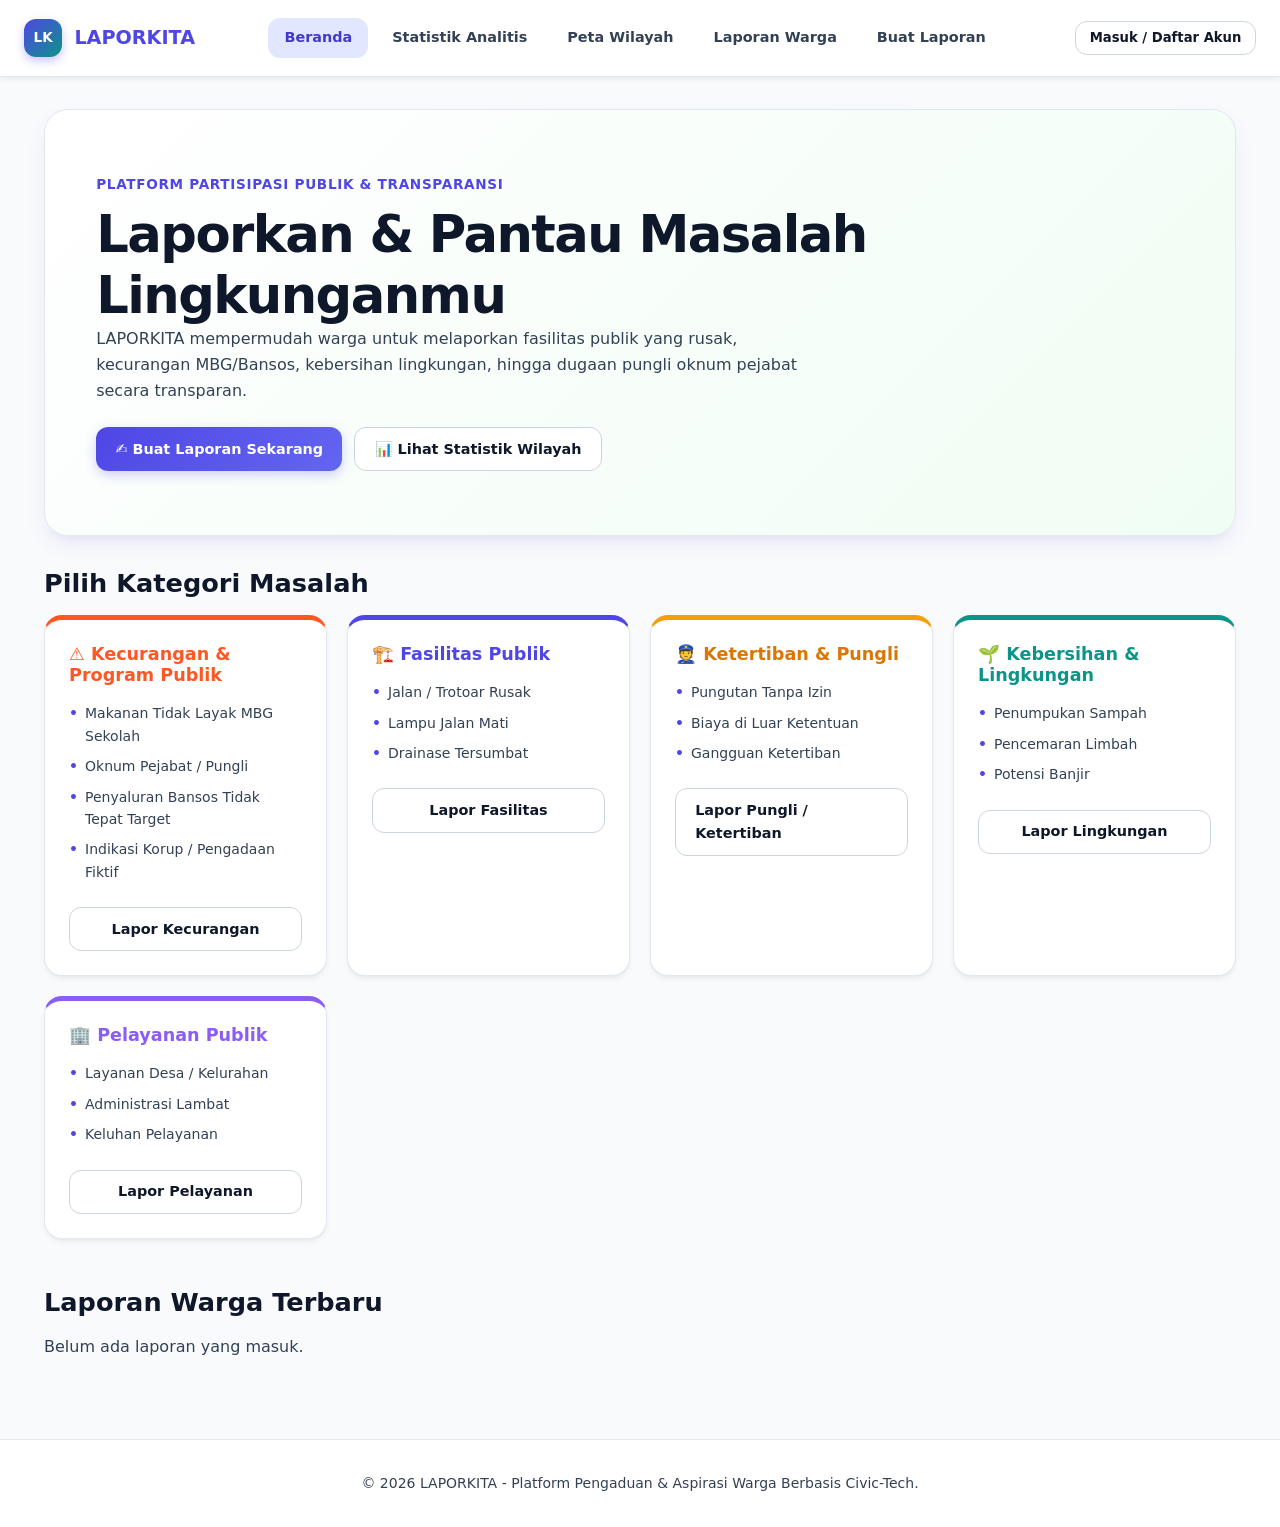
==== index.html @ 34e205c5 "Rename gemini-code-1787736626975.html to index.html" ====
<!DOCTYPE html>
<html lang="id">
<head>
    <meta charset="UTF-8">
    <meta name="viewport" content="width=device-width, initial-scale=1.0">
    <title>LAPORKITA - Platform Pengaduan & Dashboard Petugas</title>
    
    <style>
        :root {
            --color-primary: #4f46e5;
            --color-primary-dark: #4338ca;
            --color-primary-light: #e0e7ff;
            --color-accent-teal: #0d9488;
            --color-accent-teal-bg: #ccfbf1;
            --color-accent-coral: #ff5722;
            --color-accent-coral-bg: #ffe4e6;
            --color-background: #f8fafc;
            --color-surface: #ffffff;
            --color-surface-soft: #f1f5f9;
            --color-text: #0f172a;
            --color-text-secondary: #334155;
            --color-text-muted: #64748b;
            --color-border: #e2e8f0;
            --color-border-strong: #cbd5e1;
            --color-success: #10b981;
            --color-success-bg: #d1fae5;
            --color-warning: #f59e0b;
            --color-warning-bg: #fef3c7;
            --color-danger: #ef4444;
            --color-danger-bg: #fee2e2;
            --color-white: #ffffff;

            --shadow-sm: 0 4px 6px -1px rgba(0, 0, 0, 0.05), 0 2px 4px -2px rgba(0, 0, 0, 0.05);
            --shadow-md: 0 10px 25px -5px rgba(79, 70, 229, 0.1), 0 8px 10px -6px rgba(0, 0, 0, 0.05);
            --shadow-lg: 0 20px 25px -5px rgba(0, 0, 0, 0.1);

            --radius-sm: 8px;
            --radius-md: 12px;
            --radius-lg: 18px;
            --radius-xl: 24px;

            --container-width: 1240px;
            --space-2: 0.5rem;
            --space-3: 0.75rem;
            --space-4: 1rem;
            --space-5: 1.25rem;
            --space-6: 1.5rem;
            --space-8: 2rem;
            --space-12: 3rem;
            --transition-fast: 150ms ease;
        }

        *, *::before, *::after { box-sizing: border-box; }
        html { scroll-behavior: smooth; font-size: 16px; }
        body, h1, h2, h3, h4, h5, h6, p, figure, ul, ol { margin: 0; }
        ul, ol { padding: 0; list-style: none; }
        button, input, select, textarea { font: inherit; border-radius: var(--radius-sm); }
        button { cursor: pointer; border: 1px solid transparent; }
        img { display: block; max-width: 100%; height: auto; }
        a { color: inherit; text-decoration: none; }

        body {
            min-width: 320px;
            background: var(--color-background);
            color: var(--color-text);
            font-family: Inter, ui-sans-serif, system-ui, -apple-system, sans-serif;
            font-size: 1rem;
            line-height: 1.6;
        }

        body.modal-open { overflow: hidden !important; }

        main > section, main > .page {
            max-width: var(--container-width);
            margin-inline: auto;
            padding: var(--space-8) var(--space-6);
        }

        .page { animation: fadeIn 200ms ease-in-out; }
        @keyframes fadeIn {
            from { opacity: 0; transform: translateY(6px); }
            to { opacity: 1; transform: translateY(0); }
        }

        .page-header { margin-bottom: var(--space-8); }
        .page-header p { max-width: 720px; }
        strong { font-weight: 700; }

        h1, h2, h3, h4 { color: var(--color-text); font-weight: 800; line-height: 1.2; }
        h1 { font-size: clamp(2.1rem, 4vw, 3.2rem); letter-spacing: -0.03em; }
        h2 { font-size: clamp(1.4rem, 2vw, 1.9rem); margin-bottom: var(--space-4); }
        h3 { font-size: 1.1rem; }
        p { color: var(--color-text-secondary); }

        .platform-label {
            margin-bottom: var(--space-2);
            color: var(--color-primary);
            font-size: 0.85rem;
            font-weight: 800;
            text-transform: uppercase;
            letter-spacing: 0.05em;
        }

        /* HEADER & NAVIGATION */
        .brand a { display: inline-flex; align-items: center; gap: var(--space-3); font-size: 1.2rem; font-weight: 900; color: var(--color-primary); }
        .logo-placeholder {
            display: inline-grid; width: 2.4rem; height: 2.4rem; place-items: center;
            border-radius: var(--radius-md);
            background: linear-gradient(135deg, var(--color-primary), var(--color-accent-teal)); 
            color: var(--color-white); font-size: 0.85rem; font-weight: 900;
            box-shadow: 0 4px 10px rgba(79, 70, 229, 0.3);
        }

        #site-header {
            position: sticky; top: 0; z-index: 100;
            display: flex; justify-content: space-between; align-items: center;
            min-height: 4.8rem; padding: 0 var(--space-6);
            border-bottom: 1px solid var(--color-border); 
            background: rgba(255, 255, 255, 0.9);
            backdrop-filter: blur(12px);
            box-shadow: var(--shadow-sm);
        }

        #site-header nav ul { display: flex; align-items: center; gap: var(--space-2); }
        #site-header nav a {
            display: inline-flex; align-items: center; min-height: 2.5rem; padding: 0 var(--space-4);
            border-radius: var(--radius-md); color: var(--color-text-secondary); font-size: 0.9rem; font-weight: 600;
            transition: all var(--transition-fast);
        }
        #site-header nav a:hover, #site-header nav a[aria-current="page"] {
            background: var(--color-primary-light); color: var(--color-primary-dark);
        }

        /* BUTTONS COLORFUL */
        .btn-primary, .btn-secondary, .btn-danger {
            display: inline-flex; align-items: center; justify-content: center;
            min-height: 2.7rem; padding: 0.6rem 1.2rem;
            border-radius: var(--radius-md); font-weight: 700; font-size: 0.9rem;
            transition: all var(--transition-fast); cursor: pointer;
        }
        .btn-primary { 
            background: linear-gradient(135deg, var(--color-primary), #6366f1); 
            color: var(--color-white); border: none; 
            box-shadow: 0 4px 12px rgba(79, 70, 229, 0.25);
        }
        .btn-primary:hover { transform: translateY(-1px); box-shadow: 0 6px 15px rgba(79, 70, 229, 0.35); }
        .btn-secondary { background: var(--color-surface); color: var(--color-text); border: 1.5px solid var(--color-border-strong); }
        .btn-secondary:hover { background: var(--color-surface-soft); border-color: var(--color-primary); color: var(--color-primary); }
        .btn-danger { background: var(--color-danger); color: var(--color-white); border: none; }
        .btn-sm { min-height: 2.1rem; padding: 0.35rem 0.85rem; font-size: 0.825rem; }

        /* HERO & CARDS COLORFUL */
        #beranda > .page-header {
            padding: clamp(2.5rem, 5vw, 4rem) clamp(1.5rem, 4vw, 3.5rem);
            border-radius: var(--radius-xl);
            background: linear-gradient(135deg, #ffffff 0%, #f0fdf4 100%);
            border: 1px solid #e2e8f0;
            box-shadow: var(--shadow-md);
        }
        .hero-actions { display: flex; flex-wrap: wrap; gap: var(--space-3); margin-top: var(--space-6); }

        .report-category-list { display: grid; grid-template-columns: repeat(auto-fit, minmax(230px, 1fr)); gap: var(--space-5); }
        .report-category {
            display: flex; flex-direction: column; padding: var(--space-6);
            border-radius: var(--radius-lg);
            background: var(--color-surface); 
            border: 1px solid var(--color-border);
            box-shadow: var(--shadow-sm);
            transition: transform var(--transition-fast), box-shadow var(--transition-fast);
        }
        .report-category:hover { transform: translateY(-4px); box-shadow: var(--shadow-md); }
        
        .card-kecurangan { border-top: 5px solid var(--color-accent-coral); }
        .card-fasilitas { border-top: 5px solid var(--color-primary); }
        .card-pungli { border-top: 5px solid var(--color-warning); }
        .card-kebersihan { border-top: 5px solid var(--color-accent-teal); }
        .card-pelayanan { border-top: 5px solid #8b5cf6; }

        .report-category ul { display: grid; gap: var(--space-2); margin: var(--space-4) 0 var(--space-6); }
        .report-category li { position: relative; padding-left: 1rem; color: var(--color-text-secondary); font-size: 0.875rem; }
        .report-category li::before { content: "•"; position: absolute; left: 0; color: var(--color-primary); font-weight: bold; }

        /* STATS & PROGRESS BARS */
        .statistics-summary { display: grid; grid-template-columns: repeat(auto-fit, minmax(180px, 1fr)); gap: var(--space-4); }
        .statistics-summary article { 
            padding: var(--space-5); border-radius: var(--radius-lg); 
            background: var(--color-surface); border: 1px solid var(--color-border);
            box-shadow: var(--shadow-sm); text-align: center;
        }
        .statistics-summary data { display: block; margin-top: var(--space-2); font-size: 2rem; font-weight: 900; color: var(--color-primary); }

        .stat-card-box { padding: var(--space-6); border: 1px solid var(--color-border); border-radius: var(--radius-lg); background: var(--color-surface); margin-bottom: 1.5rem; box-shadow: var(--shadow-sm); }
        .progress-bar-bg { width: 100%; height: 12px; background: var(--color-surface-soft); border-radius: 999px; overflow: hidden; margin: 0.5rem 0 1.2rem; }
        .progress-bar-fill { height: 100%; background: var(--color-primary); width: 0%; transition: width 0.4s ease; }

        /* FORMS & INPUTS */
        fieldset { margin-bottom: var(--space-6); padding: var(--space-6); border: 1px solid var(--color-border); border-radius: var(--radius-lg); background: var(--color-surface); box-shadow: var(--shadow-sm); }
        legend { padding-inline: var(--space-3); font-weight: 800; color: var(--color-primary); }
        
        .form-grid { display: grid; grid-template-columns: repeat(auto-fit, minmax(240px, 1fr)); gap: var(--space-4); }
        .form-field { display: flex; flex-direction: column; gap: 0.4rem; margin-bottom: var(--space-4); }
        label { font-weight: 600; font-size: 0.875rem; color: var(--color-text); }
        input, select, textarea {
            width: 100%; border: 1.5px solid var(--color-border-strong); background: var(--color-surface);
            color: var(--color-text); padding: 0.7rem 0.9rem; border-radius: var(--radius-md); outline: none;
            transition: border-color var(--transition-fast);
        }
        textarea { min-height: 7rem; resize: vertical; }
        input:focus, select:focus, textarea:focus { border-color: var(--color-primary); box-shadow: 0 0 0 4px var(--color-primary-light); }

        .radio-group, .checkbox-group { display: flex; gap: 0.8rem; flex-wrap: wrap; margin-top: 0.2rem; }
        .radio-label, .checkbox-label { 
            display: flex; align-items: center; gap: 0.5rem; font-size: 0.875rem; font-weight: 600; 
            cursor: pointer; background: var(--color-surface-soft); padding: 0.5rem 0.9rem; 
            border-radius: var(--radius-md); border: 1px solid var(--color-border); 
        }
        .radio-label input, .checkbox-label input { width: auto; margin: 0; accent-color: var(--color-primary); }

        /* LIST & BADGES */
        .latest-report-list { display: grid; gap: var(--space-4); }
        .report-card { padding: var(--space-6); border: 1px solid var(--color-border); border-radius: var(--radius-lg); background: var(--color-surface); box-shadow: var(--shadow-sm); }
        .status { display: inline-flex; padding: 0.25rem 0.75rem; border-radius: 999px; font-size: 0.75rem; font-weight: 800; }
        .status-reported { background: var(--color-warning-bg); color: #b45309; }
        .status-process { background: #e0f2fe; color: #0369a1; }
        .status-completed { background: var(--color-success-bg); color: var(--color-success); }
        
        .badge-urgency { padding: 0.25rem 0.6rem; border-radius: 6px; font-size: 0.75rem; font-weight: 800; }
        .urgency-Biasa { background: #f1f5f9; color: #475569; }
        .urgency-Penting { background: var(--color-warning-bg); color: #b45309; }
        .urgency-Darurat { background: var(--color-danger-bg); color: var(--color-danger); }
        .preview-img { max-height: 160px; border-radius: var(--radius-md); margin-top: 0.6rem; display: none; border: 1px solid var(--color-border); object-fit: cover; }

        /* MODAL AUTH */
        .modal { 
            position: fixed; inset: 0; z-index: 1000; 
            display: none; align-items: center; justify-content: center; 
            background: rgba(15, 23, 42, 0.6); backdrop-filter: blur(6px); 
            padding: 1.5rem 1rem; 
            overflow-y: auto; 
        }

        .modal-content { 
            position: relative; background: var(--color-surface); 
            padding: var(--space-6); border-radius: var(--radius-xl); 
            max-width: 480px; width: 100%; box-shadow: var(--shadow-lg); 
            max-height: 90vh; 
            overflow-y: auto;
            margin: auto;
            border: 1px solid var(--color-border);
        }

        .auth-tabs { display: flex; border-bottom: 2px solid var(--color-border); margin-bottom: var(--space-5); gap: 0.2rem; }
        .auth-tab-btn { flex: 1; padding: var(--space-3); border: none; background: none; font-weight: 700; font-size: 0.85rem; color: var(--color-text-muted); cursor: pointer; }
        .auth-tab-btn.active { border-bottom: 3px solid var(--color-primary); color: var(--color-primary); }
        .auth-tab-btn.officer-tab.active { border-bottom: 3px solid var(--color-danger); color: var(--color-danger); }

        footer.site-footer { text-align: center; padding: var(--space-8) var(--space-6); border-top: 1px solid var(--color-border); margin-top: var(--space-12); background: var(--color-surface); color: var(--color-text-muted); font-size: 0.875rem; }
    </style>
</head>

<body>

    <!-- GLOBAL HEADER -->
    <header id="site-header">
        <div class="brand">
            <a href="#beranda" class="nav-link" data-target="beranda">
                <span class="logo-placeholder">LK</span>
                <span>LAPORKITA</span>
            </a>
        </div>

        <nav aria-label="Navigasi utama">
            <ul>
                <li><a href="#beranda" class="nav-link" data-target="beranda">Beranda</a></li>
                <li><a href="#halaman-statistik" class="nav-link" data-target="halaman-statistik">Statistik Analitis</a></li>
                <li><a href="#peta-laporan" class="nav-link" data-target="peta-laporan">Peta Wilayah</a></li>
                <li><a href="#laporan-terbaru" class="nav-link" data-target="laporan-terbaru">Laporan Warga</a></li>
                <li><a href="#formulir-laporan" class="nav-link" data-target="formulir-laporan">Buat Laporan</a></li>
                <li id="nav-item-citizen-dash" style="display: none;"><a href="#akun-masyarakat" class="nav-link" data-target="akun-masyarakat">Laporan Saya</a></li>
                <li id="nav-item-officer-dash" style="display: none;"><a href="#dasbor-petugas" class="nav-link" data-target="dasbor-petugas" style="color:var(--color-danger); border:1px solid var(--color-border);">🛡️ Panel Petugas</a></li>
            </ul>
        </nav>

        <div id="auth-header-action">
            <button type="button" id="btn-open-auth" class="btn-secondary btn-sm">Masuk / Daftar Akun</button>
        </div>
    </header>

    <!-- MAIN APPLICATION -->
    <main id="main-content">

        <!-- 01. BERANDA -->
        <section id="beranda" class="page">
            <header class="page-header">
                <p class="platform-label">Platform Partisipasi Publik & Transparansi</p>
                <h1>Laporkan & Pantau Masalah Lingkunganmu</h1>
                <p>LAPORKITA mempermudah warga untuk melaporkan fasilitas publik yang rusak, kecurangan MBG/Bansos, kebersihan lingkungan, hingga dugaan pungli oknum pejabat secara transparan.</p>

                <div class="hero-actions">
                    <a href="#formulir-laporan" class="nav-link btn-primary" data-target="formulir-laporan">✍️ Buat Laporan Sekarang</a>
                    <a href="#halaman-statistik" class="nav-link btn-secondary" data-target="halaman-statistik">📊 Lihat Statistik Wilayah</a>
                </div>
            </header>

            <section id="kategori-laporan" style="margin-top: 2rem;">
                <h2>Pilih Kategori Masalah</h2>
                <div class="report-category-list">

                    <article class="report-category card-kecurangan">
                        <h3 style="color: var(--color-accent-coral);">⚠️ Kecurangan & Program Publik</h3>
                        <ul>
                            <li>Makanan Tidak Layak MBG Sekolah</li>
                            <li>Oknum Pejabat / Pungli</li>
                            <li>Penyaluran Bansos Tidak Tepat Target</li>
                            <li>Indikasi Korup / Pengadaan Fiktif</li>
                        </ul>
                        <a href="#formulir-laporan" class="nav-link btn-secondary btn-category-select" data-category="Kecurangan & Program Publik" data-target="formulir-laporan">Lapor Kecurangan</a>
                    </article>

                    <article class="report-category card-fasilitas">
                        <h3 style="color: var(--color-primary);">🏗️ Fasilitas Publik</h3>
                        <ul>
                            <li>Jalan / Trotoar Rusak</li>
                            <li>Lampu Jalan Mati</li>
                            <li>Drainase Tersumbat</li>
                        </ul>
                        <a href="#formulir-laporan" class="nav-link btn-secondary btn-category-select" data-category="Fasilitas Publik" data-target="formulir-laporan">Lapor Fasilitas</a>
                    </article>

                    <article class="report-category card-pungli">
                        <h3 style="color: #d97706;">👮 Ketertiban & Pungli</h3>
                        <ul>
                            <li>Pungutan Tanpa Izin</li>
                            <li>Biaya di Luar Ketentuan</li>
                            <li>Gangguan Ketertiban</li>
                        </ul>
                        <a href="#formulir-laporan" class="nav-link btn-secondary btn-category-select" data-category="Ketertiban & Pungli" data-target="formulir-laporan">Lapor Pungli / Ketertiban</a>
                    </article>

                    <article class="report-category card-kebersihan">
                        <h3 style="color: var(--color-accent-teal);">🌱 Kebersihan & Lingkungan</h3>
                        <ul>
                            <li>Penumpukan Sampah</li>
                            <li>Pencemaran Limbah</li>
                            <li>Potensi Banjir</li>
                        </ul>
                        <a href="#formulir-laporan" class="nav-link btn-secondary btn-category-select" data-category="Kebersihan & Lingkungan" data-target="formulir-laporan">Lapor Lingkungan</a>
                    </article>

                    <article class="report-category card-pelayanan">
                        <h3 style="color: #8b5cf6;">🏢 Pelayanan Publik</h3>
                        <ul>
                            <li>Layanan Desa / Kelurahan</li>
                            <li>Administrasi Lambat</li>
                            <li>Keluhan Pelayanan</li>
                        </ul>
                        <a href="#formulir-laporan" class="nav-link btn-secondary btn-category-select" data-category="Pelayanan Publik" data-target="formulir-laporan">Lapor Pelayanan</a>
                    </article>
                </div>
            </section>

            <section style="margin-top: 3rem;">
                <h2>Laporan Warga Terbaru</h2>
                <div class="latest-report-list" id="home-report-list">Memuat laporan...</div>
            </section>
        </section>

        <!-- 02. HALAMAN STATISTIK -->
        <section id="halaman-statistik" class="page" style="display: none;">
            <header class="page-header">
                <h1>Statistik & Transparansi Wilayah</h1>
                <p>Data real-time penanganan pengaduan masyarakat oleh instansi penegak dan pelayanan publik.</p>
            </header>

            <div class="statistics-summary" style="margin-bottom: 2rem;">
                <article><h3>Total Masuk</h3><data id="stat-total">0</data></article>
                <article><h3>Dalam Verifikasi</h3><data id="stat-reported" style="color: var(--color-warning);">0</data></article>
                <article><h3>Proses Tindak Lanjut</h3><data id="stat-process" style="color: #0284c7;">0</data></article>
                <article><h3>Laporan Selesai</h3><data id="stat-completed" style="color: var(--color-success);">0</data></article>
                <article><h3>Persentase Selesai</h3><data id="stat-rate" style="color: var(--color-primary);">0%</data></article>
            </div>

            <div class="form-grid">
                <div class="stat-card-box">
                    <h3>Sebaran Berdasarkan Kategori</h3>
                    <p><small>Persentase pengaduan warga per jenis masalah</small></p>
                    <div style="margin-top: 1rem;">
                        <div><strong style="color:var(--color-accent-coral);">Kecurangan & Program Publik</strong> (<span id="count-cat-kecurangan">0</span>)</div>
                        <div class="progress-bar-bg"><div id="bar-cat-kecurangan" class="progress-bar-fill" style="background: var(--color-accent-coral);"></div></div>

                        <div><strong style="color:var(--color-primary);">Fasilitas Publik</strong> (<span id="count-cat-fasilitas">0</span>)</div>
                        <div class="progress-bar-bg"><div id="bar-cat-fasilitas" class="progress-bar-fill" style="background: var(--color-primary);"></div></div>

                        <div><strong style="color:var(--color-warning);">Ketertiban & Pungli</strong> (<span id="count-cat-pungli">0</span>)</div>
                        <div class="progress-bar-bg"><div id="bar-cat-pungli" class="progress-bar-fill" style="background: var(--color-warning);"></div></div>

                        <div><strong style="color:var(--color-accent-teal);">Kebersihan & Lingkungan</strong> (<span id="count-cat-lingkungan">0</span>)</div>
                        <div class="progress-bar-bg"><div id="bar-cat-lingkungan" class="progress-bar-fill" style="background: var(--color-accent-teal);"></div></div>

                        <div><strong style="color:#8b5cf6;">Pelayanan Publik</strong> (<span id="count-cat-pelayanan">0</span>)</div>
                        <div class="progress-bar-bg"><div id="bar-cat-pelayanan" class="progress-bar-fill" style="background: #8b5cf6;"></div></div>
                    </div>
                </div>

                <div class="stat-card-box">
                    <h3>Tingkat Urgensi Masalah</h3>
                    <p><small>Klasifikasi kedaruratan laporan</small></p>
                    <div style="margin-top: 1rem;">
                        <div>🟢 <strong>Biasa</strong> (<span id="count-urg-biasa">0</span>)</div>
                        <div class="progress-bar-bg"><div id="bar-urg-biasa" class="progress-bar-fill" style="background: #64748b;"></div></div>

                        <div>🟡 <strong>Penting</strong> (<span id="count-urg-penting">0</span>)</div>
                        <div class="progress-bar-bg"><div id="bar-urg-penting" class="progress-bar-fill" style="background: var(--color-warning);"></div></div>

                        <div>🔴 <strong>Darurat (Bahaya)</strong> (<span id="count-urg-darurat">0</span>)</div>
                        <div class="progress-bar-bg"><div id="bar-urg-darurat" class="progress-bar-fill" style="background: var(--color-danger);"></div></div>
                    </div>
                </div>
            </div>
        </section>

        <!-- 03. PETA WILAYAH LAPORAN -->
        <section id="peta-laporan" class="page" style="display: none;">
            <header class="page-header">
                <h1>Peta Sebaran Laporan Wilayah</h1>
                <p>Visualisasi lokasi permasalahan fasilitas dan lingkungan yang dilaporkan warga.</p>
            </header>
            <div style="min-height: 360px; border: 2px dashed var(--color-border-strong); border-radius: var(--radius-xl); display: grid; place-items: center; background: var(--color-surface);">
                <div style="text-align: center;">
                    <p style="font-size: 1.3rem; font-weight: 800; color:var(--color-primary);">🗺️ Container Peta Sebaran Wilayah</p>
                    <small style="color:var(--color-text-muted);">Siap diintegrasikan dengan LeafletJS / Google Maps API</small>
                </div>
            </div>
        </section>

        <!-- 04. LAPORAN TERBARU WARGA -->
        <section id="laporan-terbaru" class="page" style="display: none;">
            <header class="page-header">
                <h1>Kumpulan Laporan Warga</h1>
                <p>Daftar transparan seluruh pengaduan yang dikirimkan oleh masyarakat secara publik.</p>
            </header>
            <div class="latest-report-list" id="all-reports-list">Memuat laporan...</div>
        </section>

        <!-- 05. FORMULIR LAPORAN -->
        <section id="formulir-laporan" class="page" style="display: none;">
            <header class="page-header">
                <h1>Buat Laporan Pengaduan</h1>
                <p>Isi formulir berikut dengan lengkap untuk mempercepat verifikasi dan tindak lanjut petugas.</p>
            </header>

            <form id="main-report-form">
                <fieldset>
                    <legend>1. Klasifikasi Masalah & Urgensi</legend>
                    <div class="form-grid">
                        <div class="form-field">
                            <label for="report-category">Kategori Utama *</label>
                            <select id="report-category" required>
                                <option value="">-- Pilih Kategori --</option>
                                <option value="Kecurangan & Program Publik">⚠️ Kecurangan & Program Publik (MBG, Pejabat, Bansos)</option>
                                <option value="Fasilitas Publik">Fasilitas Publik</option>
                                <option value="Ketertiban & Pungli">Ketertiban & Pungli</option>
                                <option value="Kebersihan & Lingkungan">Kebersihan & Lingkungan</option>
                                <option value="Pelayanan Publik">Pelayanan Publik</option>
                            </select>
                        </div>
                        <div class="form-field">
                            <label for="report-subcategory">Sub-Kategori Spesifik</label>
                            <input type="text" id="report-subcategory" placeholder="Contoh: Makanan Basi MBG / Lampu Jalan">
                        </div>
                    </div>

                    <div class="form-field">
                        <label>Tingkat Urgensi Masalah *</label>
                        <div class="radio-group">
                            <label class="radio-label"><input type="radio" name="urgency" value="Biasa" checked> 🟢 Biasa</label>
                            <label class="radio-label"><input type="radio" name="urgency" value="Penting"> 🟡 Penting</label>
                            <label class="radio-label"><input type="radio" name="urgency" value="Darurat"> 🔴 Darurat (Bahaya)</label>
                        </div>
                    </div>
                </fieldset>

                <fieldset>
                    <legend>2. Detail Masalah & Lokasi Kejadian</legend>
                    <div class="form-field">
                        <label for="report-title">Judul Laporan *</label>
                        <input type="text" id="report-title" required placeholder="Tuliskan ringkasan masalah singkat">
                    </div>

                    <div class="form-field">
                        <label for="report-description">Deskripsi Kronologi Kejadian *</label>
                        <textarea id="report-description" required placeholder="Jelaskan detail waktu, kronologi, dan dampak permasalahan..."></textarea>
                    </div>

                    <div class="form-grid">
                        <div class="form-field">
                            <label for="incident-date">Tanggal & Waktu Kejadian</label>
                            <input type="datetime-local" id="incident-date">
                        </div>
                        <div class="form-field">
                            <label>Koordinat Presisi GPS</label>
                            <div style="display: flex; gap: 0.5rem;">
                                <input type="text" id="report-gps" placeholder="-6.1234, 106.5678" readonly style="background: var(--color-surface-soft);">
                                <button type="button" id="btn-get-gps" class="btn-secondary btn-sm">📍 Deteksi GPS</button>
                            </div>
                        </div>
                    </div>

                    <div class="form-field">
                        <label for="location-name">Alamat Patokan Detail *</label>
                        <input type="text" id="location-name" required placeholder="Contoh: Sekolah SDN 01 Sukamaju / RT 02 Balai Desa">
                    </div>
                </fieldset>

                <fieldset>
                    <legend>3. Bukti Visual & Opsi Identitas</legend>
                    <div class="form-grid">
                        <div class="form-field">
                            <label for="report-photo">Foto Bukti Lapangan *</label>
                            <input type="file" id="report-photo" accept="image/*" required>
                            <img id="photo-preview" class="preview-img" alt="Preview Foto Bukti">
                        </div>
                        <div class="form-field">
                            <label for="report-attachment">File Lampiran Dokumen (Opsional)</label>
                            <input type="file" id="report-attachment">
                        </div>
                    </div>

                    <div class="form-field" style="margin-top: 1rem;">
                        <label>Kerahasiaan Nama Pelapor</label>
                        <div class="checkbox-group">
                            <label class="checkbox-label"><input type="checkbox" id="is-anonymous"> 🔒 Sembunyikan Nama Saya (Kirim sebagai Warga Anonim)</label>
                        </div>
                    </div>

                    <div class="form-field" style="margin-top: 0.5rem;">
                        <div class="checkbox-group">
                            <label class="checkbox-label"><input type="checkbox" id="agree-terms" required> ⚖️ Saya menyatakan bahwa data laporan ini valid dan dapat dipertanggungjawabkan.</label>
                        </div>
                    </div>
                </fieldset>

                <div style="display: flex; gap: 1rem;">
                    <button type="submit" id="btn-submit-report" class="btn-primary" style="flex:1;">🚀 Kirim Laporan Pengaduan</button>
                    <button type="reset" class="btn-secondary">Reset Form</button>
                </div>
            </form>
        </section>

        <!-- 06. DASBOR WARGA -->
        <section id="akun-masyarakat" class="page" style="display: none;">
            <header class="page-header">
                <h1>Dashboard Pengaduan Saya</h1>
                <p id="user-welcome-text">Riwayat laporan yang telah kamu kirimkan ke sistem.</p>
            </header>
            <div id="my-reports-list" class="latest-report-list">Memuat data...</div>
        </section>

        <!-- 07. DASBOR PETUGAS -->
        <section id="dasbor-petugas" class="page" style="display: none;">
            <header class="page-header">
                <p class="platform-label" style="color:var(--color-danger);">Akses Petugas & Otentikasi Terverifikasi</p>
                <h1>Panel Kontrol Penegak & Petugas Wilayah</h1>
                <p>Kelola, tindak lanjuti, dan perbarui status laporan pengaduan masuk dari masyarakat.</p>
            </header>

            <div id="officer-reports-list" class="latest-report-list">Memuat data...</div>
        </section>

    </main>

    <!-- MODAL AUTHENTICATION -->
    <div id="auth-modal" class="modal">
        <div class="modal-content">
            <div class="auth-tabs">
                <button type="button" class="auth-tab-btn active" id="tab-btn-login">Login Warga</button>
                <button type="button" class="auth-tab-btn officer-tab" id="tab-btn-officer">🛡️ Login Petugas</button>
                <button type="button" class="auth-tab-btn" id="tab-btn-register">Daftar Akun</button>
            </div>

            <!-- FORM LOGIN WARGA -->
            <form id="form-login">
                <h2>Masuk Warga LAPORKITA</h2>
                <p style="font-size:0.85rem; color:var(--color-text-muted); margin-bottom:1rem;">Masuk dengan akun warga kamu untuk memantau pengaduan.</p>
                <div class="form-field">
                    <label for="login-email">Email / Username</label>
                    <input type="text" id="login-email" required placeholder="email@domain.com atau username">
                </div>
                <div class="form-field">
                    <label for="login-password">Kata Sandi</label>
                    <input type="password" id="login-password" required placeholder="Password akun kamu">
                </div>
                <button type="submit" class="btn-primary" style="width: 100%; margin-top: 1rem;">Masuk Akun Warga</button>
            </form>

            <!-- FORM LOGIN PETUGAS -->
            <form id="form-login-officer" style="display: none;">
                <h2 style="color:var(--color-danger);">Akses Penegak / Petugas</h2>
                <p style="font-size:0.85rem; color:var(--color-text-muted); margin-bottom:1rem;">Masukan identitas dan kode otentikasi petugas Anda (Kode: <strong>3826252718</strong>).</p>
                <div class="form-field">
                    <label for="officer-email">Email / Username Petugas</label>
                    <input type="text" id="officer-email" required placeholder="petugas / email@instansi.go.id">
                </div>
                <div class="form-field">
                    <label for="officer-password">Kata Sandi</label>
                    <input type="password" id="officer-password" required placeholder="Password petugas">
                </div>
                <div class="form-field">
                    <label for="officer-code" style="color:var(--color-danger);">Kode Verifikasi Petugas *</label>
                    <input type="text" id="officer-code" required placeholder="Masukkan Kode (cth: 3826252718)">
                </div>
                <button type="submit" class="btn-primary" style="width: 100%; margin-top: 1rem; background: var(--color-danger); border-color: var(--color-danger);">Masuk Panel Petugas</button>
            </form>

            <!-- FORM REGISTER -->
            <form id="form-register" style="display: none;">
                <h2>Buat Akun Baru</h2>
                <p style="font-size:0.85rem; color:var(--color-text-muted); margin-bottom:0.8rem;">Pilih peran akun saat mendaftar:</p>
                <div class="form-field">
                    <label for="reg-role">Daftar Sebagai *</label>
                    <select id="reg-role" required>
                        <option value="warga">Masyarakat / Warga</option>
                        <option value="officer">Penegak / Petugas Wilayah</option>
                    </select>
                </div>
                <div class="form-field">
                    <label for="reg-fullname">Nama Lengkap *</label>
                    <input type="text" id="reg-fullname" required placeholder="Sesuai KTP / NIK">
                </div>
                <div class="form-field">
                    <label for="reg-username">Username *</label>
                    <input type="text" id="reg-username" required placeholder="Contoh: ahmad_lapor">
                </div>
                <div class="form-field">
                    <label for="reg-email">Alamat Email *</label>
                    <input type="email" id="reg-email" required placeholder="nama@email.com">
                </div>
                <div class="form-grid">
                    <div class="form-field">
                        <label for="reg-password">Password *</label>
                        <input type="password" id="reg-password" minlength="6" required placeholder="Min 6 Karakter">
                    </div>
                    <div class="form-field">
                        <label for="reg-confirm">Konfirmasi *</label>
                        <input type="password" id="reg-confirm" minlength="6" required placeholder="Ulangi Pass">
                    </div>
                </div>
                <button type="submit" class="btn-primary" style="width: 100%; margin-top: 1rem;">Daftar Akun LAPORKITA</button>
            </form>

            <button type="button" id="btn-close-modal" class="btn-secondary btn-sm" style="width: 100%; margin-top: 1rem;">Batal</button>
        </div>
    </div>

    <!-- GLOBAL FOOTER -->
    <footer class="site-footer">
        <p>&copy; 2026 LAPORKITA - Platform Pengaduan & Aspirasi Warga Berbasis Civic-Tech.</p>
    </footer>

    <!-- SCRIPT APPLICATION METODE FETCH API (MOCKAPI.IO) -->
    <script>
        (() => {
            'use strict';
            
            // PERBAIKAN URL BASE MOCKAPI (Langsung menunjuk ke root endpoint)
            const API_BASE_URL = 'https://6a8e9a1aa12b7de8cc0ec0ef.mockapi.io';
            const SESSION_KEY = 'laporkita_session';
            const FIXED_OFFICER_CODE = '3826252718';

            // UTILITY FETCHERS METODE ASINKRON
            async function fetchUsers() {
                try {
                    const res = await fetch(`${API_BASE_URL}/users`);
                    if (!res.ok) return [];
                    const data = await res.json();
                    return Array.isArray(data) ? data : [];
                } catch(e) {
                    console.error("Gagal mengambil data user:", e);
                    return [];
                }
            }

            async function fetchReports() {
                try {
                    const res = await fetch(`${API_BASE_URL}/reports`);
                    if (!res.ok) return [];
                    const data = await res.json();
                    return Array.isArray(data) ? data.reverse() : [];
                } catch(e) {
                    console.error("Gagal mengambil data laporan:", e);
                    return [];
                }
            }

            function getSession() {
                try { const item = localStorage.getItem(SESSION_KEY); return item ? JSON.parse(item) : null; } catch(e) { return null; }
            }
            function setSession(val) {
                try { localStorage.setItem(SESSION_KEY, JSON.stringify(val)); } catch(e) {}
            }

            // SEED DEFAULT DATA JIKA DATABASE CLOUD MASIH KOSONG
            async function seedDefaultUsersAndReports() {
                const users = await fetchUsers();
                if (users.length === 0) {
                    await fetch(`${API_BASE_URL}/users`, {
                        method: 'POST',
                        headers: { 'Content-Type': 'application/json' },
                        body: JSON.stringify({ fullname: 'Mohammad Arga', username: 'arga', email: 'arga@test.com', password: 'password123', role: 'warga' })
                    });
                    await fetch(`${API_BASE_URL}/users`, {
                        method: 'POST',
                        headers: { 'Content-Type': 'application/json' },
                        body: JSON.stringify({ fullname: 'Bripka Susanto (Satgas)', username: 'petugas', email: 'petugas@polri.go.id', password: 'password123', role: 'officer' })
                    });
                }

                const reports = await fetchReports();
                if (reports.length === 0) {
                    await fetch(`${API_BASE_URL}/reports`, {
                        method: 'POST',
                        headers: { 'Content-Type': 'application/json' },
                        body: JSON.stringify({
                            code: 'LK-889123',
                            category: 'Fasilitas Publik',
                            subcategory: 'Jalan Rusak',
                            urgency: 'Penting',
                            isAnonymous: false,
                            reporterName: 'Mohammad Arga',
                            reporterEmail: 'arga@test.com',
                            title: 'Lubang Jalan Berbahaya di Jl. Merdeka',
                            description: 'Terdapat lubang jalan yang cukup dalam dan membahayakan pengendara motor saat malam hari.',
                            incidentDate: new Date().toISOString(),
                            gps: '-6.91746, 107.61912',
                            location: 'Jl. Merdeka No. 45, Bandung',
                            photo: '',
                            status: 'reported'
                        })
                    });
                }
            }
            seedDefaultUsersAndReports();

            function navigateTo(targetId) {
                document.querySelectorAll('.page').forEach(p => p.style.display = 'none');
                const targetPage = document.getElementById(targetId) || document.getElementById('beranda');
                targetPage.style.display = 'block';

                document.querySelectorAll('#site-header nav a').forEach(a => {
                    if (a.getAttribute('data-target') === targetId) a.setAttribute('aria-current', 'page');
                    else a.removeAttribute('aria-current');
                });

                window.scrollTo(0, 0);
                renderAllData();
            }

            // MODAL & AUTH CONTROL
            const authModal = document.getElementById('auth-modal');
            const tabLoginBtn = document.getElementById('tab-btn-login');
            const tabOfficerBtn = document.getElementById('tab-btn-officer');
            const tabRegBtn = document.getElementById('tab-btn-register');
            
            const formLogin = document.getElementById('form-login');
            const formLoginOfficer = document.getElementById('form-login-officer');
            const formRegister = document.getElementById('form-register');

            function openModal() {
                authModal.style.display = 'flex';
                document.body.classList.add('modal-open');
            }

            function closeModal() {
                authModal.style.display = 'none';
                document.body.classList.remove('modal-open');
            }

            tabLoginBtn.addEventListener('click', () => {
                tabLoginBtn.classList.add('active'); tabOfficerBtn.classList.remove('active'); tabRegBtn.classList.remove('active');
                formLogin.style.display = 'block'; formLoginOfficer.style.display = 'none'; formRegister.style.display = 'none';
            });

            tabOfficerBtn.addEventListener('click', () => {
                tabOfficerBtn.classList.add('active'); tabLoginBtn.classList.remove('active'); tabRegBtn.classList.remove('active');
                formLoginOfficer.style.display = 'block'; formLogin.style.display = 'none'; formRegister.style.display = 'none';
            });

            tabRegBtn.addEventListener('click', () => {
                tabRegBtn.classList.add('active'); tabLoginBtn.classList.remove('active'); tabOfficerBtn.classList.remove('active');
                formRegister.style.display = 'block'; formLogin.style.display = 'none'; formLoginOfficer.style.display = 'none';
            });

            document.getElementById('btn-close-modal').addEventListener('click', closeModal);
            authModal.addEventListener('click', (e) => { if (e.target === authModal) closeModal(); });

            // REGISTER AKUN VIA API
            formRegister.addEventListener('submit', async (e) => {
                e.preventDefault();
                const pass = document.getElementById('reg-password').value;
                const confirmPass = document.getElementById('reg-confirm').value;

                if (pass !== confirmPass) { alert('Konfirmasi kata sandi tidak cocok!'); return; }

                const users = await fetchUsers();
                const email = document.getElementById('reg-email').value.trim();
                const username = document.getElementById('reg-username').value.trim();

                if (users.find(u => u.email === email || u.username === username)) {
                    alert('Email atau Username ini sudah terdaftar!');
                    return;
                }

                const newUser = {
                    fullname: document.getElementById('reg-fullname').value,
                    username: username,
                    email: email,
                    password: pass,
                    role: document.getElementById('reg-role').value
                };

                const res = await fetch(`${API_BASE_URL}/users`, {
                    method: 'POST',
                    headers: { 'Content-Type': 'application/json' },
                    body: JSON.stringify(newUser)
                });

                if (res.ok) {
                    const savedUser = await res.json();
                    if (newUser.role === 'officer') {
                        alert('Pendaftaran Akun Petugas Berhasil! Silakan masuk melalui tab Login Petugas.');
                        tabOfficerBtn.click();
                    } else {
                        setSession(savedUser);
                        alert('Pendaftaran akun warga berhasil! Anda otomatis masuk.');
                        closeModal();
                        formRegister.reset();
                        updateAuthUI();
                        navigateTo('akun-masyarakat');
                    }
                } else {
                    alert('Gagal mendaftar. Silakan coba lagi.');
                }
            });

            // LOGIN WARGA VIA API
            formLogin.addEventListener('submit', async (e) => {
                e.preventDefault();
                const inputId = document.getElementById('login-email').value.trim();
                const pass = document.getElementById('login-password').value;
                const users = await fetchUsers();

                const user = users.find(u => (u.email === inputId || u.username === inputId) && u.password === pass);
                if (user) {
                    if (user.role === 'officer') {
                        alert('Akun ini terdaftar sebagai Petugas. Silakan masuk melalui tab "Login Petugas"!');
                        tabOfficerBtn.click();
                        return;
                    }
                    setSession(user);
                    alert(`Selamat datang kembali, ${user.fullname}!`);
                    closeModal();
                    formLogin.reset();
                    updateAuthUI();
                    navigateTo('akun-masyarakat');
                } else {
                    alert('Email/Username atau Kata Sandi salah!');
                }
            });

            // LOGIN PETUGAS VIA API
            formLoginOfficer.addEventListener('submit', async (e) => {
                e.preventDefault();
                const inputId = document.getElementById('officer-email').value.trim();
                const pass = document.getElementById('officer-password').value;
                const code = document.getElementById('officer-code').value.trim();

                if (code !== FIXED_OFFICER_CODE) {
                    alert('Kode Verifikasi Petugas salah!');
                    return;
                }

                const users = await fetchUsers();
                const user = users.find(u => (u.email === inputId || u.username === inputId) && u.password === pass);
                if (user) {
                    if (user.role !== 'officer') {
                        alert('Akun ini bukan akun Petugas! Silakan login di tab Login Warga.');
                        return;
                    }
                    setSession(user);
                    alert(`Verifikasi Petugas Berhasil. Selamat bertugas, ${user.fullname}!`);
                    closeModal();
                    formLoginOfficer.reset();
                    updateAuthUI();
                    navigateTo('dasbor-petugas');
                } else {
                    alert('Email/Username Petugas atau Kata Sandi salah!');
                }
            });

            function updateAuthUI() {
                const session = getSession();
                const authHeaderAction = document.getElementById('auth-header-action');
                const citizenNav = document.getElementById('nav-item-citizen-dash');
                const officerNav = document.getElementById('nav-item-officer-dash');

                if (session) {
                    authHeaderAction.innerHTML = `
                        <span style="font-weight:700; font-size:0.85rem; color:var(--color-primary); margin-right:0.4rem;">👤 ${session.fullname} (${session.role === 'officer' ? 'Petugas' : 'Warga'})</span>
                        <button type="button" id="btn-logout" class="btn-secondary btn-sm">Keluar</button>
                    `;
                    citizenNav.style.display = session.role === 'warga' ? 'inline-block' : 'none';
                    officerNav.style.display = session.role === 'officer' ? 'inline-block' : 'none';

                    document.getElementById('btn-logout').addEventListener('click', () => {
                        localStorage.removeItem(SESSION_KEY);
                        alert('Anda telah keluar akun.');
                        updateAuthUI();
                        navigateTo('beranda');
                    });
                } else {
                    authHeaderAction.innerHTML = `
                        <button type="button" id="btn-open-auth-nav" class="btn-secondary btn-sm">Masuk / Daftar Akun</button>
                    `;
                    citizenNav.style.display = 'none';
                    officerNav.style.display = 'none';
                    document.getElementById('btn-open-auth-nav').addEventListener('click', openModal);
                }
            }

            // GPS & FOTO PREVIEW
            document.getElementById('btn-get-gps').addEventListener('click', () => {
                const inputGps = document.getElementById('report-gps');
                inputGps.value = "Mendeteksi...";
                if (navigator.geolocation) {
                    navigator.geolocation.getCurrentPosition(
                        (p) => inputGps.value = `${p.coords.latitude.toFixed(5)}, ${p.coords.longitude.toFixed(5)}`,
                        () => inputGps.value = "-6.91746, 107.61912 (GPS Default)"
                    );
                } else inputGps.value = "-6.91746, 107.61912 (GPS Default)";
            });

            const photoInput = document.getElementById('report-photo');
            const photoPreview = document.getElementById('photo-preview');
            photoInput.addEventListener('change', () => {
                const file = photoInput.files[0];
                if (file) {
                    const reader = new FileReader();
                    reader.onload = (e) => { photoPreview.src = e.target.result; photoPreview.style.display = 'block'; };
                    reader.readAsDataURL(file);
                }
            });

            // TERIMA LAPORAN VIA API (POST)
            document.getElementById('main-report-form').addEventListener('submit', async function(e) {
                e.preventDefault();
                const session = getSession();

                if (!session) {
                    alert('Anda harus Masuk / Membuat Akun terlebih dahulu sebelum mengirimkan laporan!');
                    openModal();
                    return;
                }

                const submitBtn = document.getElementById('btn-submit-report');
                submitBtn.disabled = true;
                submitBtn.textContent = '⏳ Mengirim ke Server...';

                const isAnon = document.getElementById('is-anonymous').checked;
                const urgencyVal = document.querySelector('input[name="urgency"]:checked').value;

                const newReport = {
                    code: `LK-${Date.now().toString().slice(-6)}`,
                    category: document.getElementById('report-category').value,
                    subcategory: document.getElementById('report-subcategory').value || '-',
                    urgency: urgencyVal,
                    isAnonymous: isAnon,
                    reporterName: isAnon ? 'Warga Anonim' : session.fullname,
                    reporterEmail: session.email,
                    title: document.getElementById('report-title').value,
                    description: document.getElementById('report-description').value,
                    incidentDate: document.getElementById('incident-date').value || new Date().toLocaleString(),
                    gps: document.getElementById('report-gps').value || 'Tidak Ada Koordinat',
                    location: document.getElementById('location-name').value,
                    photo: photoPreview.src || '',
                    status: 'reported'
                };

                try {
                    const res = await fetch(`${API_BASE_URL}/reports`, {
                        method: 'POST',
                        headers: { 'Content-Type': 'application/json' },
                        body: JSON.stringify(newReport)
                    });

                    if (res.ok) {
                        this.reset();
                        photoPreview.style.display = 'none';
                        alert(`Laporan Pengaduan Terkirim secara Real-Time Online! Kode ID: ${newReport.code}`);
                        navigateTo('laporan-terbaru');
                    } else {
                        alert('Gagal mengirim laporan. Pastikan koneksi internet terhubung.');
                    }
                } catch(err) {
                    alert('Terjadi kesalahan koneksi server.');
                } finally {
                    submitBtn.disabled = false;
                    submitBtn.textContent = '🚀 Kirim Laporan Pengaduan';
                }
            });

            // UPDATE STATUS LAPORAN VIA API (PUT)
            window.updateStatusReport = async function(id, newStatus) {
                try {
                    const res = await fetch(`${API_BASE_URL}/reports/${id}`, {
                        method: 'PUT',
                        headers: { 'Content-Type': 'application/json' },
                        body: JSON.stringify({ status: newStatus })
                    });
                    if (res.ok) {
                        alert(`Status laporan berhasil diperbarui menjadi ${newStatus.toUpperCase()}`);
                        renderAllData();
                    }
                } catch(e) {
                    alert('Gagal mengupdate status.');
                }
            };

            // HAPUS LAPORAN VIA API (DELETE)
            window.deleteReport = async function(id) {
                if (confirm(`Apakah Anda yakin ingin menghapus laporan ini dari cloud server?`)) {
                    try {
                        const res = await fetch(`${API_BASE_URL}/reports/${id}`, { method: 'DELETE' });
                        if (res.ok) {
                            renderAllData();
                        }
                    } catch(e) {
                        alert('Gagal menghapus laporan.');
                    }
                }
            };

            // RENDER DATA METRIK & KARTU DARI CLOUD DATABASE
            async function renderAllData() {
                const reports = await fetchReports();
                const session = getSession();

                // 1. STATISTIK ANGKA
                const total = reports.length;
                const pending = reports.filter(r => r.status === 'reported').length;
                const process = reports.filter(r => r.status === 'process').length;
                const completed = reports.filter(r => r.status === 'completed').length;
                const rate = total ? `${Math.round((completed / total) * 100)}%` : '0%';

                if (document.getElementById('stat-total')) {
                    document.getElementById('stat-total').textContent = total;
                    document.getElementById('stat-reported').textContent = pending;
                    document.getElementById('stat-process').textContent = process;
                    document.getElementById('stat-completed').textContent = completed;
                    document.getElementById('stat-rate').textContent = rate;
                }

                // 2. STATISTIK KATEGORI & URGENSI
                if (document.getElementById('halaman-statistik')) {
                    const countCat = (cat) => reports.filter(r => r.category === cat).length;
                    const catKec = countCat('Kecurangan & Program Publik');
                    const catFas = countCat('Fasilitas Publik');
                    const catPungli = countCat('Ketertiban & Pungli');
                    const catLing = countCat('Kebersihan & Lingkungan');
                    const catPel = countCat('Pelayanan Publik');

                    document.getElementById('count-cat-kecurangan').textContent = catKec;
                    document.getElementById('count-cat-fasilitas').textContent = catFas;
                    document.getElementById('count-cat-pungli').textContent = catPungli;
                    document.getElementById('count-cat-lingkungan').textContent = catLing;
                    document.getElementById('count-cat-pelayanan').textContent = catPel;

                    document.getElementById('bar-cat-kecurangan').style.width = total ? `${(catKec/total)*100}%` : '0%';
                    document.getElementById('bar-cat-fasilitas').style.width = total ? `${(catFas/total)*100}%` : '0%';
                    document.getElementById('bar-cat-pungli').style.width = total ? `${(catPungli/total)*100}%` : '0%';
                    document.getElementById('bar-cat-lingkungan').style.width = total ? `${(catLing/total)*100}%` : '0%';
                    document.getElementById('bar-cat-pelayanan').style.width = total ? `${(catPel/total)*100}%` : '0%';

                    const countUrg = (u) => reports.filter(r => r.urgency === u).length;
                    const urgB = countUrg('Biasa');
                    const urgP = countUrg('Penting');
                    const urgD = countUrg('Darurat');

                    document.getElementById('count-urg-biasa').textContent = urgB;
                    document.getElementById('count-urg-penting').textContent = urgP;
                    document.getElementById('count-urg-darurat').textContent = urgD;

                    document.getElementById('bar-urg-biasa').style.width = total ? `${(urgB/total)*100}%` : '0%';
                    document.getElementById('bar-urg-penting').style.width = total ? `${(urgP/total)*100}%` : '0%';
                    document.getElementById('bar-urg-darurat').style.width = total ? `${(urgD/total)*100}%` : '0%';
                }

                // TEMPLATE LAPORAN UMUM
                const renderCard = (r) => {
                    let statusLabel = 'VERIFIKASI';
                    if (r.status === 'process') statusLabel = 'PROSES';
                    if (r.status === 'completed') statusLabel = 'SELESAI';

                    return `
                    <article class="report-card">
                        <header style="display:flex; justify-content:space-between; align-items:flex-start; flex-wrap:wrap; gap:0.5rem;">
                            <div>
                                <small style="color:var(--color-text-muted);">ID: ${r.code || r.id} | Pelapor: ${r.reporterName}</small>
                                <h3 style="margin-top:0.2rem;">${r.title}</h3>
                            </div>
                            <div>
                                <span class="badge-urgency urgency-${r.urgency}">${r.urgency}</span>
                                <span class="status status-${r.status}">${statusLabel}</span>
                            </div>
                        </header>
                        <hr style="border:none; border-top:1px solid var(--color-border); margin:0.6rem 0;">
                        <p><strong>Kategori:</strong> ${r.category} (${r.subcategory})</p>
                        <p>${r.description}</p>
                        <p><small>📍 Lokasi: ${r.location} | GPS: ${r.gps}</small></p>
                        ${r.photo ? `<img src="${r.photo}" class="preview-img" style="display:block; margin-top:0.6rem;" alt="Foto Bukti">` : ''}
                    </article>`;
                };

                // TEMPLATE LAPORAN UNTUK PETUGAS
                const renderOfficerCard = (r) => `
                    <article class="report-card" style="border-left: 4px solid var(--color-primary);">
                        <header style="display:flex; justify-content:space-between; align-items:flex-start; flex-wrap:wrap; gap:0.5rem;">
                            <div>
                                <small style="color:var(--color-text-muted);">ID: ${r.code || r.id} | Pelapor: ${r.reporterName} (${r.reporterEmail})</small>
                                <h3 style="margin-top:0.2rem;">${r.title}</h3>
                            </div>
                            <div>
                                <span class="badge-urgency urgency-${r.urgency}">${r.urgency}</span>
                            </div>
                        </header>
                        <hr style="border:none; border-top:1px solid var(--color-border); margin:0.6rem 0;">
                        <p><strong>Kategori:</strong> ${r.category} | 📍 ${r.location} (${r.gps})</p>
                        <p>${r.description}</p>
                        ${r.photo ? `<img src="${r.photo}" class="preview-img" style="display:block; margin-top:0.6rem;" alt="Foto Bukti">` : ''}
                        
                        <div style="margin-top: 1rem; padding: 0.8rem; background: var(--color-surface-soft); border-radius: var(--radius-sm); display:flex; gap:0.5rem; align-items:center; flex-wrap:wrap;">
                            <label style="font-size:0.8rem;"><strong>Ubah Status Petugas:</strong></label>
                            <button type="button" onclick="updateStatusReport('${r.id}', 'reported')" class="btn-secondary btn-sm">Verifikasi</button>
                            <button type="button" onclick="updateStatusReport('${r.id}', 'process')" class="btn-secondary btn-sm" style="color:#0369a1;">Proses Tindak Lanjut</button>
                            <button type="button" onclick="updateStatusReport('${r.id}', 'completed')" class="btn-primary btn-sm">Selesaikan Laporan</button>
                            <button type="button" onclick="deleteReport('${r.id}')" class="btn-danger btn-sm" style="margin-left:auto;">Hapus</button>
                        </div>
                    </article>
                `;

                // Render ke DOM
                const homeList = document.getElementById('home-report-list');
                if (homeList) homeList.innerHTML = reports.length ? reports.slice(0, 3).map(renderCard).join('') : '<p>Belum ada laporan yang masuk.</p>';

                const allList = document.getElementById('all-reports-list');
                if (allList) allList.innerHTML = reports.length ? reports.map(renderCard).join('') : '<p>Belum ada laporan warga.</p>';

                const myList = document.getElementById('my-reports-list');
                if (myList && session && session.role === 'warga') {
                    const myReports = reports.filter(r => r.reporterEmail === session.email);
                    myList.innerHTML = myReports.length ? myReports.map(renderCard).join('') : '<p>Kamu belum memiliki riwayat pengaduan.</p>';
                }

                const officerList = document.getElementById('officer-reports-list');
                if (officerList && session && session.role === 'officer') {
                    officerList.innerHTML = reports.length ? reports.map(renderOfficerCard).join('') : '<p>Tidak ada pengaduan masuk di sistem.</p>';
                }
            }

            // ROUTER EVENT
            document.addEventListener('click', (e) => {
                const link = e.target.closest('.nav-link');
                if (link) {
                    e.preventDefault();
                    const target = link.getAttribute('data-target');

                    if (link.classList.contains('btn-category-select')) {
                        const cat = link.getAttribute('data-category');
                        const selectEl = document.getElementById('report-category');
                        if (selectEl && cat) selectEl.value = cat;
                    }

                    navigateTo(target);
                }
            });

            // SINKRONISASI OTOMATIS SETIAP 4 DETIK (REAL-TIME AUTO REFRESH)
            setInterval(() => {
                const activePage = document.querySelector('.page[style*="display: block"]');
                if (activePage && activePage.id !== 'formulir-laporan') {
                    renderAllData();
                }
            }, 4000);

            // INIT
            updateAuthUI();
            navigateTo('beranda');
        })();
    </script>
</body>
</html>
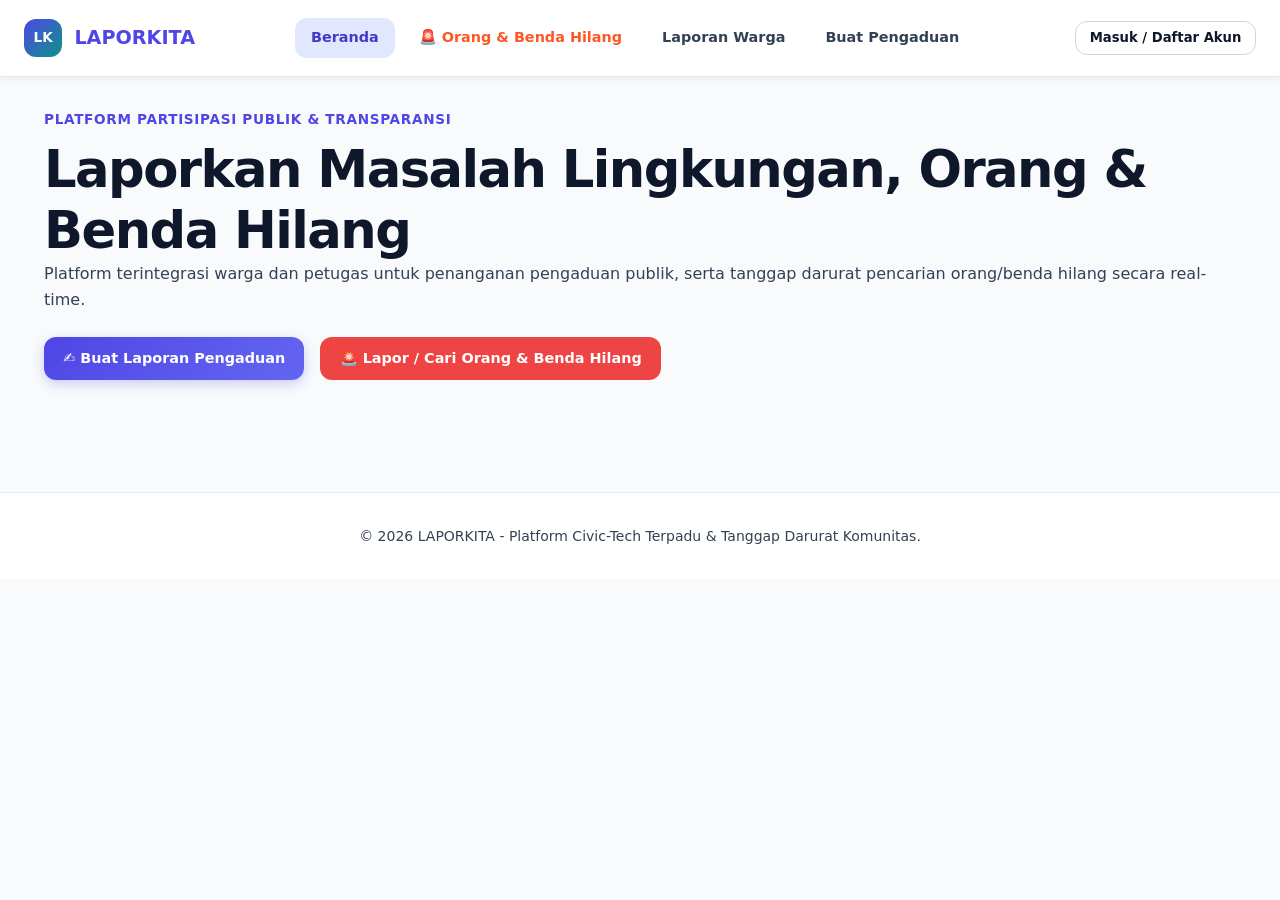
==== commit 16b6cc32: "Rename gemini-code-1787797480855.html to index.html" ====
--- a/index.html
+++ b/index.html
@@ -3,7 +3,7 @@
 <head>
     <meta charset="UTF-8">
     <meta name="viewport" content="width=device-width, initial-scale=1.0">
-    <title>LAPORKITA - Platform Pengaduan & Dashboard Petugas</title>
+    <title>LAPORKITA - Platform Pengaduan, Orang & Benda Hilang</title>
     
     <style>
         :root {
@@ -11,9 +11,7 @@
             --color-primary-dark: #4338ca;
             --color-primary-light: #e0e7ff;
             --color-accent-teal: #0d9488;
-            --color-accent-teal-bg: #ccfbf1;
             --color-accent-coral: #ff5722;
-            --color-accent-coral-bg: #ffe4e6;
             --color-background: #f8fafc;
             --color-surface: #ffffff;
             --color-surface-soft: #f1f5f9;
@@ -30,8 +28,8 @@
             --color-danger-bg: #fee2e2;
             --color-white: #ffffff;
 
-            --shadow-sm: 0 4px 6px -1px rgba(0, 0, 0, 0.05), 0 2px 4px -2px rgba(0, 0, 0, 0.05);
-            --shadow-md: 0 10px 25px -5px rgba(79, 70, 229, 0.1), 0 8px 10px -6px rgba(0, 0, 0, 0.05);
+            --shadow-sm: 0 4px 6px -1px rgba(0, 0, 0, 0.05);
+            --shadow-md: 0 10px 25px -5px rgba(79, 70, 229, 0.1);
             --shadow-lg: 0 20px 25px -5px rgba(0, 0, 0, 0.1);
 
             --radius-sm: 8px;
@@ -52,7 +50,7 @@
 
         *, *::before, *::after { box-sizing: border-box; }
         html { scroll-behavior: smooth; font-size: 16px; }
-        body, h1, h2, h3, h4, h5, h6, p, figure, ul, ol { margin: 0; }
+        body, h1, h2, h3, h4, h5, h6, p, ul, ol { margin: 0; }
         ul, ol { padding: 0; list-style: none; }
         button, input, select, textarea { font: inherit; border-radius: var(--radius-sm); }
         button { cursor: pointer; border: 1px solid transparent; }
@@ -63,7 +61,7 @@
             min-width: 320px;
             background: var(--color-background);
             color: var(--color-text);
-            font-family: Inter, ui-sans-serif, system-ui, -apple-system, sans-serif;
+            font-family: Inter, ui-sans-serif, system-ui, sans-serif;
             font-size: 1rem;
             line-height: 1.6;
         }
@@ -83,9 +81,6 @@
         }
 
         .page-header { margin-bottom: var(--space-8); }
-        .page-header p { max-width: 720px; }
-        strong { font-weight: 700; }
-
         h1, h2, h3, h4 { color: var(--color-text); font-weight: 800; line-height: 1.2; }
         h1 { font-size: clamp(2.1rem, 4vw, 3.2rem); letter-spacing: -0.03em; }
         h2 { font-size: clamp(1.4rem, 2vw, 1.9rem); margin-bottom: var(--space-4); }
@@ -108,7 +103,6 @@
             border-radius: var(--radius-md);
             background: linear-gradient(135deg, var(--color-primary), var(--color-accent-teal)); 
             color: var(--color-white); font-size: 0.85rem; font-weight: 900;
-            box-shadow: 0 4px 10px rgba(79, 70, 229, 0.3);
         }
 
         #site-header {
@@ -131,8 +125,8 @@
             background: var(--color-primary-light); color: var(--color-primary-dark);
         }
 
-        /* BUTTONS COLORFUL */
-        .btn-primary, .btn-secondary, .btn-danger {
+        /* BUTTONS */
+        .btn-primary, .btn-secondary, .btn-danger, .btn-warning {
             display: inline-flex; align-items: center; justify-content: center;
             min-height: 2.7rem; padding: 0.6rem 1.2rem;
             border-radius: var(--radius-md); font-weight: 700; font-size: 0.9rem;
@@ -143,55 +137,12 @@
             color: var(--color-white); border: none; 
             box-shadow: 0 4px 12px rgba(79, 70, 229, 0.25);
         }
-        .btn-primary:hover { transform: translateY(-1px); box-shadow: 0 6px 15px rgba(79, 70, 229, 0.35); }
+        .btn-primary:hover { transform: translateY(-1px); }
         .btn-secondary { background: var(--color-surface); color: var(--color-text); border: 1.5px solid var(--color-border-strong); }
         .btn-secondary:hover { background: var(--color-surface-soft); border-color: var(--color-primary); color: var(--color-primary); }
         .btn-danger { background: var(--color-danger); color: var(--color-white); border: none; }
+        .btn-warning { background: var(--color-warning); color: var(--color-text); border: none; }
         .btn-sm { min-height: 2.1rem; padding: 0.35rem 0.85rem; font-size: 0.825rem; }
-
-        /* HERO & CARDS COLORFUL */
-        #beranda > .page-header {
-            padding: clamp(2.5rem, 5vw, 4rem) clamp(1.5rem, 4vw, 3.5rem);
-            border-radius: var(--radius-xl);
-            background: linear-gradient(135deg, #ffffff 0%, #f0fdf4 100%);
-            border: 1px solid #e2e8f0;
-            box-shadow: var(--shadow-md);
-        }
-        .hero-actions { display: flex; flex-wrap: wrap; gap: var(--space-3); margin-top: var(--space-6); }
-
-        .report-category-list { display: grid; grid-template-columns: repeat(auto-fit, minmax(230px, 1fr)); gap: var(--space-5); }
-        .report-category {
-            display: flex; flex-direction: column; padding: var(--space-6);
-            border-radius: var(--radius-lg);
-            background: var(--color-surface); 
-            border: 1px solid var(--color-border);
-            box-shadow: var(--shadow-sm);
-            transition: transform var(--transition-fast), box-shadow var(--transition-fast);
-        }
-        .report-category:hover { transform: translateY(-4px); box-shadow: var(--shadow-md); }
-        
-        .card-kecurangan { border-top: 5px solid var(--color-accent-coral); }
-        .card-fasilitas { border-top: 5px solid var(--color-primary); }
-        .card-pungli { border-top: 5px solid var(--color-warning); }
-        .card-kebersihan { border-top: 5px solid var(--color-accent-teal); }
-        .card-pelayanan { border-top: 5px solid #8b5cf6; }
-
-        .report-category ul { display: grid; gap: var(--space-2); margin: var(--space-4) 0 var(--space-6); }
-        .report-category li { position: relative; padding-left: 1rem; color: var(--color-text-secondary); font-size: 0.875rem; }
-        .report-category li::before { content: "•"; position: absolute; left: 0; color: var(--color-primary); font-weight: bold; }
-
-        /* STATS & PROGRESS BARS */
-        .statistics-summary { display: grid; grid-template-columns: repeat(auto-fit, minmax(180px, 1fr)); gap: var(--space-4); }
-        .statistics-summary article { 
-            padding: var(--space-5); border-radius: var(--radius-lg); 
-            background: var(--color-surface); border: 1px solid var(--color-border);
-            box-shadow: var(--shadow-sm); text-align: center;
-        }
-        .statistics-summary data { display: block; margin-top: var(--space-2); font-size: 2rem; font-weight: 900; color: var(--color-primary); }
-
-        .stat-card-box { padding: var(--space-6); border: 1px solid var(--color-border); border-radius: var(--radius-lg); background: var(--color-surface); margin-bottom: 1.5rem; box-shadow: var(--shadow-sm); }
-        .progress-bar-bg { width: 100%; height: 12px; background: var(--color-surface-soft); border-radius: 999px; overflow: hidden; margin: 0.5rem 0 1.2rem; }
-        .progress-bar-fill { height: 100%; background: var(--color-primary); width: 0%; transition: width 0.4s ease; }
 
         /* FORMS & INPUTS */
         fieldset { margin-bottom: var(--space-6); padding: var(--space-6); border: 1px solid var(--color-border); border-radius: var(--radius-lg); background: var(--color-surface); box-shadow: var(--shadow-sm); }
@@ -205,7 +156,7 @@
             color: var(--color-text); padding: 0.7rem 0.9rem; border-radius: var(--radius-md); outline: none;
             transition: border-color var(--transition-fast);
         }
-        textarea { min-height: 7rem; resize: vertical; }
+        textarea { min-height: 6rem; resize: vertical; }
         input:focus, select:focus, textarea:focus { border-color: var(--color-primary); box-shadow: 0 0 0 4px var(--color-primary-light); }
 
         .radio-group, .checkbox-group { display: flex; gap: 0.8rem; flex-wrap: wrap; margin-top: 0.2rem; }
@@ -214,9 +165,8 @@
             cursor: pointer; background: var(--color-surface-soft); padding: 0.5rem 0.9rem; 
             border-radius: var(--radius-md); border: 1px solid var(--color-border); 
         }
-        .radio-label input, .checkbox-label input { width: auto; margin: 0; accent-color: var(--color-primary); }
-
-        /* LIST & BADGES */
+
+        /* CARDS & BADGES */
         .latest-report-list { display: grid; gap: var(--space-4); }
         .report-card { padding: var(--space-6); border: 1px solid var(--color-border); border-radius: var(--radius-lg); background: var(--color-surface); box-shadow: var(--shadow-sm); }
         .status { display: inline-flex; padding: 0.25rem 0.75rem; border-radius: 999px; font-size: 0.75rem; font-weight: 800; }
@@ -228,24 +178,21 @@
         .urgency-Biasa { background: #f1f5f9; color: #475569; }
         .urgency-Penting { background: var(--color-warning-bg); color: #b45309; }
         .urgency-Darurat { background: var(--color-danger-bg); color: var(--color-danger); }
-        .preview-img { max-height: 160px; border-radius: var(--radius-md); margin-top: 0.6rem; display: none; border: 1px solid var(--color-border); object-fit: cover; }
-
-        /* MODAL AUTH */
+        .preview-img { max-height: 180px; border-radius: var(--radius-md); margin-top: 0.6rem; display: block; border: 1px solid var(--color-border); object-fit: cover; }
+
+        /* MODAL */
         .modal { 
             position: fixed; inset: 0; z-index: 1000; 
             display: none; align-items: center; justify-content: center; 
             background: rgba(15, 23, 42, 0.6); backdrop-filter: blur(6px); 
-            padding: 1.5rem 1rem; 
-            overflow-y: auto; 
+            padding: 1.5rem 1rem; overflow-y: auto; 
         }
 
         .modal-content { 
             position: relative; background: var(--color-surface); 
             padding: var(--space-6); border-radius: var(--radius-xl); 
-            max-width: 480px; width: 100%; box-shadow: var(--shadow-lg); 
-            max-height: 90vh; 
-            overflow-y: auto;
-            margin: auto;
+            max-width: 500px; width: 100%; box-shadow: var(--shadow-lg); 
+            max-height: 90vh; overflow-y: auto; margin: auto;
             border: 1px solid var(--color-border);
         }
 
@@ -254,13 +201,27 @@
         .auth-tab-btn.active { border-bottom: 3px solid var(--color-primary); color: var(--color-primary); }
         .auth-tab-btn.officer-tab.active { border-bottom: 3px solid var(--color-danger); color: var(--color-danger); }
 
+        /* BANNER BROADCAST NOTIFIKASI DARURAT HILANG */
+        #broadcast-alert-container {
+            position: fixed; bottom: 20px; right: 20px; z-index: 999;
+            max-width: 380px; display: flex; flex-direction: column; gap: 10px;
+        }
+        .broadcast-card {
+            background: #fff; border-left: 6px solid var(--color-danger);
+            padding: 1rem; border-radius: var(--radius-md);
+            box-shadow: 0 10px 25px rgba(0,0,0,0.2);
+            animation: slideIn 0.3s ease-out;
+        }
+        @keyframes slideIn { from { transform: translateX(100%); } to { transform: translateX(0); } }
+
         footer.site-footer { text-align: center; padding: var(--space-8) var(--space-6); border-top: 1px solid var(--color-border); margin-top: var(--space-12); background: var(--color-surface); color: var(--color-text-muted); font-size: 0.875rem; }
     </style>
 </head>
 
 <body>
 
-    <!-- GLOBAL HEADER -->
+    <div id="broadcast-alert-container"></div>
+
     <header id="site-header">
         <div class="brand">
             <a href="#beranda" class="nav-link" data-target="beranda">
@@ -272,10 +233,9 @@
         <nav aria-label="Navigasi utama">
             <ul>
                 <li><a href="#beranda" class="nav-link" data-target="beranda">Beranda</a></li>
-                <li><a href="#halaman-statistik" class="nav-link" data-target="halaman-statistik">Statistik Analitis</a></li>
-                <li><a href="#peta-laporan" class="nav-link" data-target="peta-laporan">Peta Wilayah</a></li>
+                <li><a href="#orang-benda-hilang" class="nav-link" data-target="orang-benda-hilang" style="color:var(--color-accent-coral);">🚨 Orang & Benda Hilang</a></li>
                 <li><a href="#laporan-terbaru" class="nav-link" data-target="laporan-terbaru">Laporan Warga</a></li>
-                <li><a href="#formulir-laporan" class="nav-link" data-target="formulir-laporan">Buat Laporan</a></li>
+                <li><a href="#formulir-laporan" class="nav-link" data-target="formulir-laporan">Buat Pengaduan</a></li>
                 <li id="nav-item-citizen-dash" style="display: none;"><a href="#akun-masyarakat" class="nav-link" data-target="akun-masyarakat">Laporan Saya</a></li>
                 <li id="nav-item-officer-dash" style="display: none;"><a href="#dasbor-petugas" class="nav-link" data-target="dasbor-petugas" style="color:var(--color-danger); border:1px solid var(--color-border);">🛡️ Panel Petugas</a></li>
             </ul>
@@ -286,178 +246,106 @@
         </div>
     </header>
 
-    <!-- MAIN APPLICATION -->
     <main id="main-content">
 
-        <!-- 01. BERANDA -->
         <section id="beranda" class="page">
             <header class="page-header">
                 <p class="platform-label">Platform Partisipasi Publik & Transparansi</p>
-                <h1>Laporkan & Pantau Masalah Lingkunganmu</h1>
-                <p>LAPORKITA mempermudah warga untuk melaporkan fasilitas publik yang rusak, kecurangan MBG/Bansos, kebersihan lingkungan, hingga dugaan pungli oknum pejabat secara transparan.</p>
-
-                <div class="hero-actions">
-                    <a href="#formulir-laporan" class="nav-link btn-primary" data-target="formulir-laporan">✍️ Buat Laporan Sekarang</a>
-                    <a href="#halaman-statistik" class="nav-link btn-secondary" data-target="halaman-statistik">📊 Lihat Statistik Wilayah</a>
+                <h1>Laporkan Masalah Lingkungan, Orang & Benda Hilang</h1>
+                <p>Platform terintegrasi warga dan petugas untuk penanganan pengaduan publik, serta tanggap darurat pencarian orang/benda hilang secara real-time.</p>
+
+                <div style="display:flex; gap:1rem; margin-top:1.5rem; flex-wrap:wrap;">
+                    <a href="#formulir-laporan" class="nav-link btn-primary" data-target="formulir-laporan">✍️ Buat Laporan Pengaduan</a>
+                    <a href="#orang-benda-hilang" class="nav-link btn-danger" data-target="orang-benda-hilang">🚨 Lapor / Cari Orang & Benda Hilang</a>
                 </div>
             </header>
-
-            <section id="kategori-laporan" style="margin-top: 2rem;">
-                <h2>Pilih Kategori Masalah</h2>
-                <div class="report-category-list">
-
-                    <article class="report-category card-kecurangan">
-                        <h3 style="color: var(--color-accent-coral);">⚠️ Kecurangan & Program Publik</h3>
-                        <ul>
-                            <li>Makanan Tidak Layak MBG Sekolah</li>
-                            <li>Oknum Pejabat / Pungli</li>
-                            <li>Penyaluran Bansos Tidak Tepat Target</li>
-                            <li>Indikasi Korup / Pengadaan Fiktif</li>
-                        </ul>
-                        <a href="#formulir-laporan" class="nav-link btn-secondary btn-category-select" data-category="Kecurangan & Program Publik" data-target="formulir-laporan">Lapor Kecurangan</a>
-                    </article>
-
-                    <article class="report-category card-fasilitas">
-                        <h3 style="color: var(--color-primary);">🏗️ Fasilitas Publik</h3>
-                        <ul>
-                            <li>Jalan / Trotoar Rusak</li>
-                            <li>Lampu Jalan Mati</li>
-                            <li>Drainase Tersumbat</li>
-                        </ul>
-                        <a href="#formulir-laporan" class="nav-link btn-secondary btn-category-select" data-category="Fasilitas Publik" data-target="formulir-laporan">Lapor Fasilitas</a>
-                    </article>
-
-                    <article class="report-category card-pungli">
-                        <h3 style="color: #d97706;">👮 Ketertiban & Pungli</h3>
-                        <ul>
-                            <li>Pungutan Tanpa Izin</li>
-                            <li>Biaya di Luar Ketentuan</li>
-                            <li>Gangguan Ketertiban</li>
-                        </ul>
-                        <a href="#formulir-laporan" class="nav-link btn-secondary btn-category-select" data-category="Ketertiban & Pungli" data-target="formulir-laporan">Lapor Pungli / Ketertiban</a>
-                    </article>
-
-                    <article class="report-category card-kebersihan">
-                        <h3 style="color: var(--color-accent-teal);">🌱 Kebersihan & Lingkungan</h3>
-                        <ul>
-                            <li>Penumpukan Sampah</li>
-                            <li>Pencemaran Limbah</li>
-                            <li>Potensi Banjir</li>
-                        </ul>
-                        <a href="#formulir-laporan" class="nav-link btn-secondary btn-category-select" data-category="Kebersihan & Lingkungan" data-target="formulir-laporan">Lapor Lingkungan</a>
-                    </article>
-
-                    <article class="report-category card-pelayanan">
-                        <h3 style="color: #8b5cf6;">🏢 Pelayanan Publik</h3>
-                        <ul>
-                            <li>Layanan Desa / Kelurahan</li>
-                            <li>Administrasi Lambat</li>
-                            <li>Keluhan Pelayanan</li>
-                        </ul>
-                        <a href="#formulir-laporan" class="nav-link btn-secondary btn-category-select" data-category="Pelayanan Publik" data-target="formulir-laporan">Lapor Pelayanan</a>
-                    </article>
-                </div>
-            </section>
-
-            <section style="margin-top: 3rem;">
-                <h2>Laporan Warga Terbaru</h2>
-                <div class="latest-report-list" id="home-report-list">Memuat laporan...</div>
-            </section>
         </section>
 
-        <!-- 02. HALAMAN STATISTIK -->
-        <section id="halaman-statistik" class="page" style="display: none;">
+        <section id="orang-benda-hilang" class="page" style="display: none;">
             <header class="page-header">
-                <h1>Statistik & Transparansi Wilayah</h1>
-                <p>Data real-time penanganan pengaduan masyarakat oleh instansi penegak dan pelayanan publik.</p>
+                <p class="platform-label" style="color:var(--color-danger);">Sistem Tanggap Darurat Komunitas</p>
+                <h1>Pusat Informasi Orang & Benda Hilang</h1>
+                <p>Informasi yang dipublikasikan di sini akan dikirimkan sebagai <strong>Notifikasi Broadcast Real-Time</strong> ke seluruh pengguna. Berikan petunjuk jika Anda melihatnya untuk ditindaklanjuti petugas.</p>
             </header>
 
-            <div class="statistics-summary" style="margin-bottom: 2rem;">
-                <article><h3>Total Masuk</h3><data id="stat-total">0</data></article>
-                <article><h3>Dalam Verifikasi</h3><data id="stat-reported" style="color: var(--color-warning);">0</data></article>
-                <article><h3>Proses Tindak Lanjut</h3><data id="stat-process" style="color: #0284c7;">0</data></article>
-                <article><h3>Laporan Selesai</h3><data id="stat-completed" style="color: var(--color-success);">0</data></article>
-                <article><h3>Persentase Selesai</h3><data id="stat-rate" style="color: var(--color-primary);">0%</data></article>
+            <div style="margin-bottom: 2rem;">
+                <button type="button" class="btn-danger" id="btn-show-lost-form">📢 Buat Laporan Orang / Benda Hilang</button>
             </div>
 
-            <div class="form-grid">
-                <div class="stat-card-box">
-                    <h3>Sebaran Berdasarkan Kategori</h3>
-                    <p><small>Persentase pengaduan warga per jenis masalah</small></p>
-                    <div style="margin-top: 1rem;">
-                        <div><strong style="color:var(--color-accent-coral);">Kecurangan & Program Publik</strong> (<span id="count-cat-kecurangan">0</span>)</div>
-                        <div class="progress-bar-bg"><div id="bar-cat-kecurangan" class="progress-bar-fill" style="background: var(--color-accent-coral);"></div></div>
-
-                        <div><strong style="color:var(--color-primary);">Fasilitas Publik</strong> (<span id="count-cat-fasilitas">0</span>)</div>
-                        <div class="progress-bar-bg"><div id="bar-cat-fasilitas" class="progress-bar-fill" style="background: var(--color-primary);"></div></div>
-
-                        <div><strong style="color:var(--color-warning);">Ketertiban & Pungli</strong> (<span id="count-cat-pungli">0</span>)</div>
-                        <div class="progress-bar-bg"><div id="bar-cat-pungli" class="progress-bar-fill" style="background: var(--color-warning);"></div></div>
-
-                        <div><strong style="color:var(--color-accent-teal);">Kebersihan & Lingkungan</strong> (<span id="count-cat-lingkungan">0</span>)</div>
-                        <div class="progress-bar-bg"><div id="bar-cat-lingkungan" class="progress-bar-fill" style="background: var(--color-accent-teal);"></div></div>
-
-                        <div><strong style="color:#8b5cf6;">Pelayanan Publik</strong> (<span id="count-cat-pelayanan">0</span>)</div>
-                        <div class="progress-bar-bg"><div id="bar-cat-pelayanan" class="progress-bar-fill" style="background: #8b5cf6;"></div></div>
-                    </div>
-                </div>
-
-                <div class="stat-card-box">
-                    <h3>Tingkat Urgensi Masalah</h3>
-                    <p><small>Klasifikasi kedaruratan laporan</small></p>
-                    <div style="margin-top: 1rem;">
-                        <div>🟢 <strong>Biasa</strong> (<span id="count-urg-biasa">0</span>)</div>
-                        <div class="progress-bar-bg"><div id="bar-urg-biasa" class="progress-bar-fill" style="background: #64748b;"></div></div>
-
-                        <div>🟡 <strong>Penting</strong> (<span id="count-urg-penting">0</span>)</div>
-                        <div class="progress-bar-bg"><div id="bar-urg-penting" class="progress-bar-fill" style="background: var(--color-warning);"></div></div>
-
-                        <div>🔴 <strong>Darurat (Bahaya)</strong> (<span id="count-urg-darurat">0</span>)</div>
-                        <div class="progress-bar-bg"><div id="bar-urg-darurat" class="progress-bar-fill" style="background: var(--color-danger);"></div></div>
-                    </div>
-                </div>
+            <div id="form-lost-container" style="display: none; margin-bottom: 2rem;">
+                <form id="lost-report-form">
+                    <fieldset style="border-color: var(--color-danger);">
+                        <legend style="color: var(--color-danger);">Formulir Darurat Orang / Benda Hilang</legend>
+                        <div class="form-grid">
+                            <div class="form-field">
+                                <label for="lost-type">Tipe Laporan *</label>
+                                <select id="lost-type" required>
+                                    <option value="Orang Hilang">🧍 Orang Hilang</option>
+                                    <option value="Benda Hilang">🎒 Benda / Barang Hilang</option>
+                                </select>
+                            </div>
+                            <div class="form-field">
+                                <label for="lost-title">Nama Subjek / Nama Benda Hilang *</label>
+                                <input type="text" id="lost-title" required placeholder="Contoh: Anak Hilang (Budi, 8 Thn) / Dompet Hitam">
+                            </div>
+                        </div>
+
+                        <div class="form-grid">
+                            <div class="form-field">
+                                <label for="lost-last-seen">Lokasi Terakhir Dilihat *</label>
+                                <input type="text" id="lost-last-seen" required placeholder="Contoh: Alun-Alun Kota / Stasiun KA">
+                            </div>
+                            <div class="form-field">
+                                <label for="lost-contact">Nomor Kontak Darurat (Keluarga/Pemilik) *</label>
+                                <input type="text" id="lost-contact" required placeholder="0812345678xx">
+                            </div>
+                        </div>
+
+                        <div class="form-field">
+                            <label for="lost-description">Ciri-ciri Khusus & Kronologi Kejadian *</label>
+                            <textarea id="lost-description" required placeholder="Jelaskan pakaian terakhir, warna benda, nomor plat, atau tanda khusus lainnya..."></textarea>
+                        </div>
+
+                        <div class="form-field">
+                            <label for="lost-photo">Foto Subjek / Benda *</label>
+                            <input type="file" id="lost-photo" accept="image/*" required>
+                            <img id="lost-photo-preview" class="preview-img" style="display:none;" alt="Preview Foto">
+                        </div>
+
+                        <div style="display:flex; gap:1rem; margin-top:1rem;">
+                            <button type="submit" class="btn-danger">🚀 Siarkan Notifikasi Darurat</button>
+                            <button type="button" class="btn-secondary" id="btn-cancel-lost-form">Batal</button>
+                        </div>
+                    </fieldset>
+                </form>
             </div>
+
+            <h2>Daftar Pencarian Aktif Warga</h2>
+            <div id="lost-items-list" class="latest-report-list" style="margin-top: 1rem;">Memuat data...</div>
         </section>
 
-        <!-- 03. PETA WILAYAH LAPORAN -->
-        <section id="peta-laporan" class="page" style="display: none;">
-            <header class="page-header">
-                <h1>Peta Sebaran Laporan Wilayah</h1>
-                <p>Visualisasi lokasi permasalahan fasilitas dan lingkungan yang dilaporkan warga.</p>
-            </header>
-            <div style="min-height: 360px; border: 2px dashed var(--color-border-strong); border-radius: var(--radius-xl); display: grid; place-items: center; background: var(--color-surface);">
-                <div style="text-align: center;">
-                    <p style="font-size: 1.3rem; font-weight: 800; color:var(--color-primary);">🗺️ Container Peta Sebaran Wilayah</p>
-                    <small style="color:var(--color-text-muted);">Siap diintegrasikan dengan LeafletJS / Google Maps API</small>
-                </div>
-            </div>
-        </section>
-
-        <!-- 04. LAPORAN TERBARU WARGA -->
         <section id="laporan-terbaru" class="page" style="display: none;">
             <header class="page-header">
-                <h1>Kumpulan Laporan Warga</h1>
-                <p>Daftar transparan seluruh pengaduan yang dikirimkan oleh masyarakat secara publik.</p>
+                <h1>Kumpulan Laporan Pengaduan Warga</h1>
+                <p>Daftar pengaduan fasilitas, kebersihan, dan pelayanan publik yang dikirimkan warga.</p>
             </header>
             <div class="latest-report-list" id="all-reports-list">Memuat laporan...</div>
         </section>
 
-        <!-- 05. FORMULIR LAPORAN -->
         <section id="formulir-laporan" class="page" style="display: none;">
             <header class="page-header">
-                <h1>Buat Laporan Pengaduan</h1>
-                <p>Isi formulir berikut dengan lengkap untuk mempercepat verifikasi dan tindak lanjut petugas.</p>
+                <h1>Buat Laporan Pengaduan Publik</h1>
+                <p>Isi formulir pengaduan fasilitas atau masalah publik berikut.</p>
             </header>
 
             <form id="main-report-form">
                 <fieldset>
-                    <legend>1. Klasifikasi Masalah & Urgensi</legend>
+                    <legend>1. Detail Pengaduan</legend>
                     <div class="form-grid">
                         <div class="form-field">
                             <label for="report-category">Kategori Utama *</label>
                             <select id="report-category" required>
                                 <option value="">-- Pilih Kategori --</option>
-                                <option value="Kecurangan & Program Publik">⚠️ Kecurangan & Program Publik (MBG, Pejabat, Bansos)</option>
                                 <option value="Fasilitas Publik">Fasilitas Publik</option>
                                 <option value="Ketertiban & Pungli">Ketertiban & Pungli</option>
                                 <option value="Kebersihan & Lingkungan">Kebersihan & Lingkungan</option>
@@ -465,111 +353,50 @@
                             </select>
                         </div>
                         <div class="form-field">
-                            <label for="report-subcategory">Sub-Kategori Spesifik</label>
-                            <input type="text" id="report-subcategory" placeholder="Contoh: Makanan Basi MBG / Lampu Jalan">
+                            <label for="report-title">Judul Laporan *</label>
+                            <input type="text" id="report-title" required placeholder="Ringkasan masalah">
                         </div>
                     </div>
 
                     <div class="form-field">
-                        <label>Tingkat Urgensi Masalah *</label>
-                        <div class="radio-group">
-                            <label class="radio-label"><input type="radio" name="urgency" value="Biasa" checked> 🟢 Biasa</label>
-                            <label class="radio-label"><input type="radio" name="urgency" value="Penting"> 🟡 Penting</label>
-                            <label class="radio-label"><input type="radio" name="urgency" value="Darurat"> 🔴 Darurat (Bahaya)</label>
-                        </div>
+                        <label for="report-description">Deskripsi Kronologi Kejadian *</label>
+                        <textarea id="report-description" required placeholder="Jelaskan detail masalah..."></textarea>
                     </div>
+
+                    <div class="form-field">
+                        <label for="location-name">Lokasi Kejadian *</label>
+                        <input type="text" id="location-name" required placeholder="Alamat atau patokan lokasi">
+                    </div>
+
+                    <button type="submit" id="btn-submit-report" class="btn-primary" style="margin-top:1rem;">🚀 Kirim Laporan Pengaduan</button>
                 </fieldset>
-
-                <fieldset>
-                    <legend>2. Detail Masalah & Lokasi Kejadian</legend>
-                    <div class="form-field">
-                        <label for="report-title">Judul Laporan *</label>
-                        <input type="text" id="report-title" required placeholder="Tuliskan ringkasan masalah singkat">
-                    </div>
-
-                    <div class="form-field">
-                        <label for="report-description">Deskripsi Kronologi Kejadian *</label>
-                        <textarea id="report-description" required placeholder="Jelaskan detail waktu, kronologi, dan dampak permasalahan..."></textarea>
-                    </div>
-
-                    <div class="form-grid">
-                        <div class="form-field">
-                            <label for="incident-date">Tanggal & Waktu Kejadian</label>
-                            <input type="datetime-local" id="incident-date">
-                        </div>
-                        <div class="form-field">
-                            <label>Koordinat Presisi GPS</label>
-                            <div style="display: flex; gap: 0.5rem;">
-                                <input type="text" id="report-gps" placeholder="-6.1234, 106.5678" readonly style="background: var(--color-surface-soft);">
-                                <button type="button" id="btn-get-gps" class="btn-secondary btn-sm">📍 Deteksi GPS</button>
-                            </div>
-                        </div>
-                    </div>
-
-                    <div class="form-field">
-                        <label for="location-name">Alamat Patokan Detail *</label>
-                        <input type="text" id="location-name" required placeholder="Contoh: Sekolah SDN 01 Sukamaju / RT 02 Balai Desa">
-                    </div>
-                </fieldset>
-
-                <fieldset>
-                    <legend>3. Bukti Visual & Opsi Identitas</legend>
-                    <div class="form-grid">
-                        <div class="form-field">
-                            <label for="report-photo">Foto Bukti Lapangan *</label>
-                            <input type="file" id="report-photo" accept="image/*" required>
-                            <img id="photo-preview" class="preview-img" alt="Preview Foto Bukti">
-                        </div>
-                        <div class="form-field">
-                            <label for="report-attachment">File Lampiran Dokumen (Opsional)</label>
-                            <input type="file" id="report-attachment">
-                        </div>
-                    </div>
-
-                    <div class="form-field" style="margin-top: 1rem;">
-                        <label>Kerahasiaan Nama Pelapor</label>
-                        <div class="checkbox-group">
-                            <label class="checkbox-label"><input type="checkbox" id="is-anonymous"> 🔒 Sembunyikan Nama Saya (Kirim sebagai Warga Anonim)</label>
-                        </div>
-                    </div>
-
-                    <div class="form-field" style="margin-top: 0.5rem;">
-                        <div class="checkbox-group">
-                            <label class="checkbox-label"><input type="checkbox" id="agree-terms" required> ⚖️ Saya menyatakan bahwa data laporan ini valid dan dapat dipertanggungjawabkan.</label>
-                        </div>
-                    </div>
-                </fieldset>
-
-                <div style="display: flex; gap: 1rem;">
-                    <button type="submit" id="btn-submit-report" class="btn-primary" style="flex:1;">🚀 Kirim Laporan Pengaduan</button>
-                    <button type="reset" class="btn-secondary">Reset Form</button>
-                </div>
             </form>
         </section>
 
-        <!-- 06. DASBOR WARGA -->
         <section id="akun-masyarakat" class="page" style="display: none;">
             <header class="page-header">
                 <h1>Dashboard Pengaduan Saya</h1>
-                <p id="user-welcome-text">Riwayat laporan yang telah kamu kirimkan ke sistem.</p>
+                <p>Riwayat laporan pengaduan yang pernah kamu buat.</p>
             </header>
             <div id="my-reports-list" class="latest-report-list">Memuat data...</div>
         </section>
 
-        <!-- 07. DASBOR PETUGAS -->
         <section id="dasbor-petugas" class="page" style="display: none;">
             <header class="page-header">
-                <p class="platform-label" style="color:var(--color-danger);">Akses Petugas & Otentikasi Terverifikasi</p>
+                <p class="platform-label" style="color:var(--color-danger);">Akses Terverifikasi Petugas</p>
                 <h1>Panel Kontrol Penegak & Petugas Wilayah</h1>
-                <p>Kelola, tindak lanjuti, dan perbarui status laporan pengaduan masuk dari masyarakat.</p>
+                <p>Kelola laporan masuk serta pantau <strong>petunjuk lokasi dari warga</strong> untuk penanganan darurat.</p>
             </header>
 
-            <div id="officer-reports-list" class="latest-report-list">Memuat data...</div>
+            <h2>📍 Petunjuk Lokasi Orang/Benda Hilang dari Warga</h2>
+            <div id="officer-clues-list" class="latest-report-list" style="margin-bottom: 2.5rem; margin-top: 1rem;">Memuat petunjuk...</div>
+
+            <h2>📋 Daftar Pengaduan Masuk</h2>
+            <div id="officer-reports-list" class="latest-report-list" style="margin-top: 1rem;">Memuat data...</div>
         </section>
 
     </main>
 
-    <!-- MODAL AUTHENTICATION -->
     <div id="auth-modal" class="modal">
         <div class="modal-content">
             <div class="auth-tabs">
@@ -578,45 +405,39 @@
                 <button type="button" class="auth-tab-btn" id="tab-btn-register">Daftar Akun</button>
             </div>
 
-            <!-- FORM LOGIN WARGA -->
             <form id="form-login">
                 <h2>Masuk Warga LAPORKITA</h2>
-                <p style="font-size:0.85rem; color:var(--color-text-muted); margin-bottom:1rem;">Masuk dengan akun warga kamu untuk memantau pengaduan.</p>
-                <div class="form-field">
+                <div class="form-field" style="margin-top: 1rem;">
                     <label for="login-email">Email / Username</label>
                     <input type="text" id="login-email" required placeholder="email@domain.com atau username">
                 </div>
                 <div class="form-field">
                     <label for="login-password">Kata Sandi</label>
-                    <input type="password" id="login-password" required placeholder="Password akun kamu">
+                    <input type="password" id="login-password" required placeholder="Password">
                 </div>
                 <button type="submit" class="btn-primary" style="width: 100%; margin-top: 1rem;">Masuk Akun Warga</button>
             </form>
 
-            <!-- FORM LOGIN PETUGAS -->
             <form id="form-login-officer" style="display: none;">
                 <h2 style="color:var(--color-danger);">Akses Penegak / Petugas</h2>
-                <p style="font-size:0.85rem; color:var(--color-text-muted); margin-bottom:1rem;">Masukan identitas dan kode otentikasi petugas Anda (Kode: <strong>3826252718</strong>).</p>
-                <div class="form-field">
+                <div class="form-field" style="margin-top: 1rem;">
                     <label for="officer-email">Email / Username Petugas</label>
                     <input type="text" id="officer-email" required placeholder="petugas / email@instansi.go.id">
                 </div>
                 <div class="form-field">
                     <label for="officer-password">Kata Sandi</label>
-                    <input type="password" id="officer-password" required placeholder="Password petugas">
+                    <input type="password" id="officer-password" required placeholder="Password">
                 </div>
                 <div class="form-field">
                     <label for="officer-code" style="color:var(--color-danger);">Kode Verifikasi Petugas *</label>
-                    <input type="text" id="officer-code" required placeholder="Masukkan Kode (cth: 3826252718)">
+                    <input type="text" id="officer-code" required placeholder="Kode: 3826252718">
                 </div>
                 <button type="submit" class="btn-primary" style="width: 100%; margin-top: 1rem; background: var(--color-danger); border-color: var(--color-danger);">Masuk Panel Petugas</button>
             </form>
 
-            <!-- FORM REGISTER -->
             <form id="form-register" style="display: none;">
                 <h2>Buat Akun Baru</h2>
-                <p style="font-size:0.85rem; color:var(--color-text-muted); margin-bottom:0.8rem;">Pilih peran akun saat mendaftar:</p>
-                <div class="form-field">
+                <div class="form-field" style="margin-top:1rem;">
                     <label for="reg-role">Daftar Sebagai *</label>
                     <select id="reg-role" required>
                         <option value="warga">Masyarakat / Warga</option>
@@ -625,25 +446,19 @@
                 </div>
                 <div class="form-field">
                     <label for="reg-fullname">Nama Lengkap *</label>
-                    <input type="text" id="reg-fullname" required placeholder="Sesuai KTP / NIK">
+                    <input type="text" id="reg-fullname" required placeholder="Sesuai KTP">
                 </div>
                 <div class="form-field">
                     <label for="reg-username">Username *</label>
-                    <input type="text" id="reg-username" required placeholder="Contoh: ahmad_lapor">
+                    <input type="text" id="reg-username" required placeholder="username">
                 </div>
                 <div class="form-field">
                     <label for="reg-email">Alamat Email *</label>
                     <input type="email" id="reg-email" required placeholder="nama@email.com">
                 </div>
-                <div class="form-grid">
-                    <div class="form-field">
-                        <label for="reg-password">Password *</label>
-                        <input type="password" id="reg-password" minlength="6" required placeholder="Min 6 Karakter">
-                    </div>
-                    <div class="form-field">
-                        <label for="reg-confirm">Konfirmasi *</label>
-                        <input type="password" id="reg-confirm" minlength="6" required placeholder="Ulangi Pass">
-                    </div>
+                <div class="form-field">
+                    <label for="reg-password">Password *</label>
+                    <input type="password" id="reg-password" minlength="6" required placeholder="Min 6 Karakter">
                 </div>
                 <button type="submit" class="btn-primary" style="width: 100%; margin-top: 1rem;">Daftar Akun LAPORKITA</button>
             </form>
@@ -652,94 +467,147 @@
         </div>
     </div>
 
-    <!-- GLOBAL FOOTER -->
+    <div id="clue-modal" class="modal">
+        <div class="modal-content">
+            <h2 style="color: var(--color-primary);">💡 Beri Petunjuk / Petunjuk Lokasi</h2>
+            <p style="font-size:0.85rem; color:var(--color-text-muted); margin-bottom:1rem;">Informasi yang Anda berikan akan dikirim langsung ke <strong>Panel Petugas Penegak</strong> untuk menuju lokasi.</p>
+            
+            <form id="form-send-clue">
+                <input type="hidden" id="clue-target-id">
+                <div class="form-field">
+                    <label for="clue-location">Lokasi Terakhir Anda Melihatnya *</label>
+                    <input type="text" id="clue-location" required placeholder="Contoh: Terlihat di dekat Halte Bus Depan Pasar">
+                </div>
+                <div class="form-field">
+                    <label for="clue-note">Catatan Tambahan / Detail Keterangan *</label>
+                    <textarea id="clue-note" required placeholder="Contoh: Menggunakan baju merah, berjalan ke arah utara pukul 14.30"></textarea>
+                </div>
+                <button type="submit" class="btn-primary" style="width:100%;">🚀 Kirimkan ke Petugas Wilayah</button>
+                <button type="button" id="btn-close-clue-modal" class="btn-secondary btn-sm" style="width:100%; margin-top:0.5rem;">Batal</button>
+            </form>
+        </div>
+    </div>
+
     <footer class="site-footer">
-        <p>&copy; 2026 LAPORKITA - Platform Pengaduan & Aspirasi Warga Berbasis Civic-Tech.</p>
+        <p>&copy; 2026 LAPORKITA - Platform Civic-Tech Terpadu & Tanggap Darurat Komunitas.</p>
     </footer>
 
-    <!-- SCRIPT APPLICATION METODE FETCH API (MOCKAPI.IO) -->
     <script>
         (() => {
             'use strict';
             
-            // PERBAIKAN URL BASE MOCKAPI (Langsung menunjuk ke root endpoint)
-            const API_BASE_URL = 'https://6a8e9a1aa12b7de8cc0ec0ef.mockapi.io';
+            // FIX MOCKAPI ENDPOINT RESOURCE & FALLBACK LOCAL STORAGE
+            const API_USERS_URL = 'https://6a8e9a1aa12b7de8cc0ec0ef.mockapi.io/users';
+            const API_REPORTS_URL = 'https://6a8e9a1aa12b7de8cc0ec0ef.mockapi.io/reports';
+            
             const SESSION_KEY = 'laporkita_session';
+            const LOCAL_USERS_KEY = 'laporkita_local_users';
+            const LOCAL_REPORTS_KEY = 'laporkita_local_reports';
+            const LOCAL_LOST_KEY = 'laporkita_local_lost';
+            const LOCAL_CLUES_KEY = 'laporkita_local_clues';
             const FIXED_OFFICER_CODE = '3826252718';
 
-            // UTILITY FETCHERS METODE ASINKRON
+            // INITIALIZE LOCAL STORAGE SEED DATA
+            if (!localStorage.getItem(LOCAL_USERS_KEY)) {
+                localStorage.setItem(LOCAL_USERS_KEY, JSON.stringify([
+                    { id: '1', fullname: 'Mohammad Arga', username: 'arga', email: 'arga@test.com', password: 'password123', role: 'warga' },
+                    { id: '2', fullname: 'Bripka Susanto (Satgas)', username: 'petugas', email: 'petugas@polri.go.id', password: 'password123', role: 'officer' }
+                ]));
+            }
+
+            if (!localStorage.getItem(LOCAL_REPORTS_KEY)) {
+                localStorage.setItem(LOCAL_REPORTS_KEY, JSON.stringify([
+                    { id: '1', code: 'LK-889123', category: 'Fasilitas Publik', title: 'Jalan Berlubang', description: 'Lubang jalan cukup besar di persimpangan.', location: 'Jl. Merdeka No 45', reporterName: 'Mohammad Arga', reporterEmail: 'arga@test.com', status: 'reported' }
+                ]));
+            }
+
+            if (!localStorage.getItem(LOCAL_LOST_KEY)) {
+                localStorage.setItem(LOCAL_LOST_KEY, JSON.stringify([
+                    { id: '1', code: 'HST-001', type: 'Orang Hilang', title: 'Anak Hilang (Budi - 8 Tahun)', lastSeen: 'Taman Kota Merdeka', contact: '081299887766', description: 'Menggunakan kaos biru, celana pendek hitam. Terakhir terlihat jam 10 pagi.', photo: '', status: 'active', createdAt: new Date().toISOString() }
+                ]));
+            }
+
+            if (!localStorage.getItem(LOCAL_CLUES_KEY)) {
+                localStorage.setItem(LOCAL_CLUES_KEY, JSON.stringify([]));
+            }
+
+            // ASYNC FETCH WITH HYBRID FALLBACK (API OR LOCAL STORAGE)
             async function fetchUsers() {
                 try {
-                    const res = await fetch(`${API_BASE_URL}/users`);
-                    if (!res.ok) return [];
-                    const data = await res.json();
-                    return Array.isArray(data) ? data : [];
-                } catch(e) {
-                    console.error("Gagal mengambil data user:", e);
-                    return [];
-                }
+                    const res = await fetch(API_USERS_URL);
+                    if (res.ok) {
+                        const data = await res.json();
+                        if (Array.isArray(data) && data.length > 0) return data;
+                    }
+                } catch(e) {}
+                return JSON.parse(localStorage.getItem(LOCAL_USERS_KEY) || '[]');
+            }
+
+            async function saveUser(newUser) {
+                try {
+                    const res = await fetch(API_USERS_URL, {
+                        method: 'POST',
+                        headers: { 'Content-Type': 'application/json' },
+                        body: JSON.stringify(newUser)
+                    });
+                    if (res.ok) return await res.json();
+                } catch(e) {}
+                
+                const users = JSON.parse(localStorage.getItem(LOCAL_USERS_KEY) || '[]');
+                newUser.id = Date.now().toString();
+                users.push(newUser);
+                localStorage.setItem(LOCAL_USERS_KEY, JSON.stringify(users));
+                return newUser;
             }
 
             async function fetchReports() {
                 try {
-                    const res = await fetch(`${API_BASE_URL}/reports`);
-                    if (!res.ok) return [];
-                    const data = await res.json();
-                    return Array.isArray(data) ? data.reverse() : [];
-                } catch(e) {
-                    console.error("Gagal mengambil data laporan:", e);
-                    return [];
-                }
+                    const res = await fetch(API_REPORTS_URL);
+                    if (res.ok) {
+                        const data = await res.json();
+                        if (Array.isArray(data) && data.length > 0) return data.reverse();
+                    }
+                } catch(e) {}
+                return JSON.parse(localStorage.getItem(LOCAL_REPORTS_KEY) || '[]').reverse();
+            }
+
+            async function saveReport(newReport) {
+                try {
+                    const res = await fetch(API_REPORTS_URL, {
+                        method: 'POST',
+                        headers: { 'Content-Type': 'application/json' },
+                        body: JSON.stringify(newReport)
+                    });
+                    if (res.ok) return await res.json();
+                } catch(e) {}
+
+                const reports = JSON.parse(localStorage.getItem(LOCAL_REPORTS_KEY) || '[]');
+                newReport.id = Date.now().toString();
+                reports.push(newReport);
+                localStorage.setItem(LOCAL_REPORTS_KEY, JSON.stringify(reports));
+                return newReport;
+            }
+
+            function getLostItems() { return JSON.parse(localStorage.getItem(LOCAL_LOST_KEY) || '[]'); }
+            function saveLostItem(item) {
+                const lost = getLostItems();
+                lost.unshift(item);
+                localStorage.setItem(LOCAL_LOST_KEY, JSON.stringify(lost));
+            }
+
+            function getClues() { return JSON.parse(localStorage.getItem(LOCAL_CLUES_KEY) || '[]'); }
+            function saveClue(clue) {
+                const clues = getClues();
+                clues.unshift(clue);
+                localStorage.setItem(LOCAL_CLUES_KEY, JSON.stringify(clues));
             }
 
             function getSession() {
-                try { const item = localStorage.getItem(SESSION_KEY); return item ? JSON.parse(item) : null; } catch(e) { return null; }
+                try { return JSON.parse(localStorage.getItem(SESSION_KEY)); } catch(e) { return null; }
             }
             function setSession(val) {
                 try { localStorage.setItem(SESSION_KEY, JSON.stringify(val)); } catch(e) {}
             }
-
-            // SEED DEFAULT DATA JIKA DATABASE CLOUD MASIH KOSONG
-            async function seedDefaultUsersAndReports() {
-                const users = await fetchUsers();
-                if (users.length === 0) {
-                    await fetch(`${API_BASE_URL}/users`, {
-                        method: 'POST',
-                        headers: { 'Content-Type': 'application/json' },
-                        body: JSON.stringify({ fullname: 'Mohammad Arga', username: 'arga', email: 'arga@test.com', password: 'password123', role: 'warga' })
-                    });
-                    await fetch(`${API_BASE_URL}/users`, {
-                        method: 'POST',
-                        headers: { 'Content-Type': 'application/json' },
-                        body: JSON.stringify({ fullname: 'Bripka Susanto (Satgas)', username: 'petugas', email: 'petugas@polri.go.id', password: 'password123', role: 'officer' })
-                    });
-                }
-
-                const reports = await fetchReports();
-                if (reports.length === 0) {
-                    await fetch(`${API_BASE_URL}/reports`, {
-                        method: 'POST',
-                        headers: { 'Content-Type': 'application/json' },
-                        body: JSON.stringify({
-                            code: 'LK-889123',
-                            category: 'Fasilitas Publik',
-                            subcategory: 'Jalan Rusak',
-                            urgency: 'Penting',
-                            isAnonymous: false,
-                            reporterName: 'Mohammad Arga',
-                            reporterEmail: 'arga@test.com',
-                            title: 'Lubang Jalan Berbahaya di Jl. Merdeka',
-                            description: 'Terdapat lubang jalan yang cukup dalam dan membahayakan pengendara motor saat malam hari.',
-                            incidentDate: new Date().toISOString(),
-                            gps: '-6.91746, 107.61912',
-                            location: 'Jl. Merdeka No. 45, Bandung',
-                            photo: '',
-                            status: 'reported'
-                        })
-                    });
-                }
-            }
-            seedDefaultUsersAndReports();
 
             function navigateTo(targetId) {
                 document.querySelectorAll('.page').forEach(p => p.style.display = 'none');
@@ -755,7 +623,7 @@
                 renderAllData();
             }
 
-            // MODAL & AUTH CONTROL
+            // MODAL & AUTHENTICATION
             const authModal = document.getElementById('auth-modal');
             const tabLoginBtn = document.getElementById('tab-btn-login');
             const tabOfficerBtn = document.getElementById('tab-btn-officer');
@@ -765,15 +633,8 @@
             const formLoginOfficer = document.getElementById('form-login-officer');
             const formRegister = document.getElementById('form-register');
 
-            function openModal() {
-                authModal.style.display = 'flex';
-                document.body.classList.add('modal-open');
-            }
-
-            function closeModal() {
-                authModal.style.display = 'none';
-                document.body.classList.remove('modal-open');
-            }
+            function openModal() { authModal.style.display = 'flex'; document.body.classList.add('modal-open'); }
+            function closeModal() { authModal.style.display = 'none'; document.body.classList.remove('modal-open'); }
 
             tabLoginBtn.addEventListener('click', () => {
                 tabLoginBtn.classList.add('active'); tabOfficerBtn.classList.remove('active'); tabRegBtn.classList.remove('active');
@@ -791,16 +652,10 @@
             });
 
             document.getElementById('btn-close-modal').addEventListener('click', closeModal);
-            authModal.addEventListener('click', (e) => { if (e.target === authModal) closeModal(); });
-
-            // REGISTER AKUN VIA API
+
+            // REGISTER AKUN
             formRegister.addEventListener('submit', async (e) => {
                 e.preventDefault();
-                const pass = document.getElementById('reg-password').value;
-                const confirmPass = document.getElementById('reg-confirm').value;
-
-                if (pass !== confirmPass) { alert('Konfirmasi kata sandi tidak cocok!'); return; }
-
                 const users = await fetchUsers();
                 const email = document.getElementById('reg-email').value.trim();
                 const username = document.getElementById('reg-username').value.trim();
@@ -814,35 +669,26 @@
                     fullname: document.getElementById('reg-fullname').value,
                     username: username,
                     email: email,
-                    password: pass,
+                    password: document.getElementById('reg-password').value,
                     role: document.getElementById('reg-role').value
                 };
 
-                const res = await fetch(`${API_BASE_URL}/users`, {
-                    method: 'POST',
-                    headers: { 'Content-Type': 'application/json' },
-                    body: JSON.stringify(newUser)
-                });
-
-                if (res.ok) {
-                    const savedUser = await res.json();
+                const saved = await saveUser(newUser);
+                if (saved) {
                     if (newUser.role === 'officer') {
-                        alert('Pendaftaran Akun Petugas Berhasil! Silakan masuk melalui tab Login Petugas.');
+                        alert('Pendaftaran Petugas Berhasil! Silakan login di tab Login Petugas.');
                         tabOfficerBtn.click();
                     } else {
-                        setSession(savedUser);
-                        alert('Pendaftaran akun warga berhasil! Anda otomatis masuk.');
+                        setSession(saved);
+                        alert('Pendaftaran akun berhasil!');
                         closeModal();
-                        formRegister.reset();
                         updateAuthUI();
                         navigateTo('akun-masyarakat');
                     }
-                } else {
-                    alert('Gagal mendaftar. Silakan coba lagi.');
-                }
-            });
-
-            // LOGIN WARGA VIA API
+                }
+            });
+
+            // LOGIN WARGA
             formLogin.addEventListener('submit', async (e) => {
                 e.preventDefault();
                 const inputId = document.getElementById('login-email').value.trim();
@@ -852,22 +698,21 @@
                 const user = users.find(u => (u.email === inputId || u.username === inputId) && u.password === pass);
                 if (user) {
                     if (user.role === 'officer') {
-                        alert('Akun ini terdaftar sebagai Petugas. Silakan masuk melalui tab "Login Petugas"!');
+                        alert('Akun ini terdaftar sebagai Petugas. Silakan masuk via tab "Login Petugas"!');
                         tabOfficerBtn.click();
                         return;
                     }
                     setSession(user);
                     alert(`Selamat datang kembali, ${user.fullname}!`);
                     closeModal();
-                    formLogin.reset();
                     updateAuthUI();
                     navigateTo('akun-masyarakat');
                 } else {
-                    alert('Email/Username atau Kata Sandi salah!');
-                }
-            });
-
-            // LOGIN PETUGAS VIA API
+                    alert('Email/Username atau Password salah!');
+                }
+            });
+
+            // LOGIN PETUGAS
             formLoginOfficer.addEventListener('submit', async (e) => {
                 e.preventDefault();
                 const inputId = document.getElementById('officer-email').value.trim();
@@ -883,17 +728,16 @@
                 const user = users.find(u => (u.email === inputId || u.username === inputId) && u.password === pass);
                 if (user) {
                     if (user.role !== 'officer') {
-                        alert('Akun ini bukan akun Petugas! Silakan login di tab Login Warga.');
+                        alert('Akun ini bukan akun Petugas!');
                         return;
                     }
                     setSession(user);
                     alert(`Verifikasi Petugas Berhasil. Selamat bertugas, ${user.fullname}!`);
                     closeModal();
-                    formLoginOfficer.reset();
                     updateAuthUI();
                     navigateTo('dasbor-petugas');
                 } else {
-                    alert('Email/Username Petugas atau Kata Sandi salah!');
+                    alert('Identitas Petugas atau Kata Sandi salah!');
                 }
             });
 
@@ -913,246 +757,202 @@
 
                     document.getElementById('btn-logout').addEventListener('click', () => {
                         localStorage.removeItem(SESSION_KEY);
-                        alert('Anda telah keluar akun.');
+                        alert('Anda telah keluar.');
                         updateAuthUI();
                         navigateTo('beranda');
                     });
                 } else {
-                    authHeaderAction.innerHTML = `
-                        <button type="button" id="btn-open-auth-nav" class="btn-secondary btn-sm">Masuk / Daftar Akun</button>
-                    `;
+                    authHeaderAction.innerHTML = `<button type="button" id="btn-open-auth-nav" class="btn-secondary btn-sm">Masuk / Daftar Akun</button>`;
                     citizenNav.style.display = 'none';
                     officerNav.style.display = 'none';
                     document.getElementById('btn-open-auth-nav').addEventListener('click', openModal);
                 }
             }
 
-            // GPS & FOTO PREVIEW
-            document.getElementById('btn-get-gps').addEventListener('click', () => {
-                const inputGps = document.getElementById('report-gps');
-                inputGps.value = "Mendeteksi...";
-                if (navigator.geolocation) {
-                    navigator.geolocation.getCurrentPosition(
-                        (p) => inputGps.value = `${p.coords.latitude.toFixed(5)}, ${p.coords.longitude.toFixed(5)}`,
-                        () => inputGps.value = "-6.91746, 107.61912 (GPS Default)"
-                    );
-                } else inputGps.value = "-6.91746, 107.61912 (GPS Default)";
-            });
-
-            const photoInput = document.getElementById('report-photo');
-            const photoPreview = document.getElementById('photo-preview');
-            photoInput.addEventListener('change', () => {
-                const file = photoInput.files[0];
+            // MODUL ORANG & BENDA HILANG
+            const btnShowLostForm = document.getElementById('btn-show-lost-form');
+            const formLostContainer = document.getElementById('form-lost-container');
+            const btnCancelLostForm = document.getElementById('btn-cancel-lost-form');
+            const lostPhotoInput = document.getElementById('lost-photo');
+            const lostPhotoPreview = document.getElementById('lost-photo-preview');
+
+            btnShowLostForm.addEventListener('click', () => {
+                if (!getSession()) { alert('Silakan login terlebih dahulu untuk membuat laporan.'); openModal(); return; }
+                formLostContainer.style.display = 'block';
+            });
+            btnCancelLostForm.addEventListener('click', () => formLostContainer.style.display = 'none');
+
+            lostPhotoInput.addEventListener('change', () => {
+                const file = lostPhotoInput.files[0];
                 if (file) {
                     const reader = new FileReader();
-                    reader.onload = (e) => { photoPreview.src = e.target.result; photoPreview.style.display = 'block'; };
+                    reader.onload = (e) => { lostPhotoPreview.src = e.target.result; lostPhotoPreview.style.display = 'block'; };
                     reader.readAsDataURL(file);
                 }
             });
 
-            // TERIMA LAPORAN VIA API (POST)
+            document.getElementById('lost-report-form').addEventListener('submit', function(e) {
+                e.preventDefault();
+                const session = getSession();
+
+                const newItem = {
+                    id: Date.now().toString(),
+                    code: `HST-${Date.now().toString().slice(-4)}`,
+                    type: document.getElementById('lost-type').value,
+                    title: document.getElementById('lost-title').value,
+                    lastSeen: document.getElementById('lost-last-seen').value,
+                    contact: document.getElementById('lost-contact').value,
+                    description: document.getElementById('lost-description').value,
+                    photo: lostPhotoPreview.src || '',
+                    reporterName: session.fullname,
+                    reporterEmail: session.email,
+                    status: 'active',
+                    createdAt: new Date().toISOString()
+                };
+
+                saveLostItem(newItem);
+                triggerBroadcastAlert(newItem);
+                this.reset();
+                lostPhotoPreview.style.display = 'none';
+                formLostContainer.style.display = 'none';
+                alert('Laporan Darurat Hilang Berhasil Disiarkan ke seluruh Pengguna!');
+                renderAllData();
+            });
+
+            // BROADCAST ALERT POPUP SIMULATION
+            function triggerBroadcastAlert(item) {
+                const container = document.getElementById('broadcast-alert-container');
+                const card = document.createElement('div');
+                card.className = 'broadcast-card';
+                card.innerHTML = `
+                    <div style="display:flex; justify-content:space-between; align-items:center;">
+                        <strong style="color:var(--color-danger); font-size:0.85rem;">🚨 SIARAN DARURAT: ${item.type.toUpperCase()}</strong>
+                        <button onclick="this.parentElement.parentElement.remove()" style="background:none; border:none; cursor:pointer;">✖</button>
+                    </div>
+                    <h4 style="margin-top:0.3rem;">${item.title}</h4>
+                    <p style="font-size:0.8rem; margin:0.3rem 0;">📍 Terakhir Terlihat: <strong>${item.lastSeen}</strong></p>
+                    <button class="btn-warning btn-sm" style="width:100%; margin-top:0.4rem;" onclick="openClueModal('${item.id}', '${item.title}')">💡 Saya Ada Petunjuk / Melihatnya</button>
+                `;
+                container.appendChild(card);
+                setTimeout(() => card.remove(), 12000);
+            }
+
+            // MODAL & FORM PETUNJUK (WARGA TO PETUGAS)
+            const clueModal = document.getElementById('clue-modal');
+            window.openClueModal = function(targetId, title) {
+                document.getElementById('clue-target-id').value = targetId;
+                clueModal.style.display = 'flex';
+            };
+            document.getElementById('btn-close-clue-modal').addEventListener('click', () => clueModal.style.display = 'none');
+
+            document.getElementById('form-send-clue').addEventListener('submit', function(e) {
+                e.preventDefault();
+                const session = getSession();
+                const targetId = document.getElementById('clue-target-id').value;
+
+                const newClue = {
+                    id: Date.now().toString(),
+                    targetId: targetId,
+                    location: document.getElementById('clue-location').value,
+                    note: document.getElementById('clue-note').value,
+                    senderName: session ? session.fullname : 'Warga Anonim',
+                    senderContact: session ? session.email : '-',
+                    createdAt: new Date().toLocaleString()
+                };
+
+                saveClue(newClue);
+                alert('Petunjuk lokasi telah berhasil dikirimkan ke Petugas Penegak!');
+                this.reset();
+                clueModal.style.display = 'none';
+                renderAllData();
+            });
+
+            // SUBMIT MAIN PENGADUAN
             document.getElementById('main-report-form').addEventListener('submit', async function(e) {
                 e.preventDefault();
                 const session = getSession();
-
-                if (!session) {
-                    alert('Anda harus Masuk / Membuat Akun terlebih dahulu sebelum mengirimkan laporan!');
-                    openModal();
-                    return;
-                }
-
-                const submitBtn = document.getElementById('btn-submit-report');
-                submitBtn.disabled = true;
-                submitBtn.textContent = '⏳ Mengirim ke Server...';
-
-                const isAnon = document.getElementById('is-anonymous').checked;
-                const urgencyVal = document.querySelector('input[name="urgency"]:checked').value;
+                if (!session) { alert('Silakan login terlebih dahulu.'); openModal(); return; }
 
                 const newReport = {
                     code: `LK-${Date.now().toString().slice(-6)}`,
                     category: document.getElementById('report-category').value,
-                    subcategory: document.getElementById('report-subcategory').value || '-',
-                    urgency: urgencyVal,
-                    isAnonymous: isAnon,
-                    reporterName: isAnon ? 'Warga Anonim' : session.fullname,
-                    reporterEmail: session.email,
                     title: document.getElementById('report-title').value,
                     description: document.getElementById('report-description').value,
-                    incidentDate: document.getElementById('incident-date').value || new Date().toLocaleString(),
-                    gps: document.getElementById('report-gps').value || 'Tidak Ada Koordinat',
                     location: document.getElementById('location-name').value,
-                    photo: photoPreview.src || '',
+                    reporterName: session.fullname,
+                    reporterEmail: session.email,
                     status: 'reported'
                 };
 
-                try {
-                    const res = await fetch(`${API_BASE_URL}/reports`, {
-                        method: 'POST',
-                        headers: { 'Content-Type': 'application/json' },
-                        body: JSON.stringify(newReport)
-                    });
-
-                    if (res.ok) {
-                        this.reset();
-                        photoPreview.style.display = 'none';
-                        alert(`Laporan Pengaduan Terkirim secara Real-Time Online! Kode ID: ${newReport.code}`);
-                        navigateTo('laporan-terbaru');
-                    } else {
-                        alert('Gagal mengirim laporan. Pastikan koneksi internet terhubung.');
-                    }
-                } catch(err) {
-                    alert('Terjadi kesalahan koneksi server.');
-                } finally {
-                    submitBtn.disabled = false;
-                    submitBtn.textContent = '🚀 Kirim Laporan Pengaduan';
-                }
-            });
-
-            // UPDATE STATUS LAPORAN VIA API (PUT)
-            window.updateStatusReport = async function(id, newStatus) {
-                try {
-                    const res = await fetch(`${API_BASE_URL}/reports/${id}`, {
-                        method: 'PUT',
-                        headers: { 'Content-Type': 'application/json' },
-                        body: JSON.stringify({ status: newStatus })
-                    });
-                    if (res.ok) {
-                        alert(`Status laporan berhasil diperbarui menjadi ${newStatus.toUpperCase()}`);
-                        renderAllData();
-                    }
-                } catch(e) {
-                    alert('Gagal mengupdate status.');
-                }
-            };
-
-            // HAPUS LAPORAN VIA API (DELETE)
-            window.deleteReport = async function(id) {
-                if (confirm(`Apakah Anda yakin ingin menghapus laporan ini dari cloud server?`)) {
-                    try {
-                        const res = await fetch(`${API_BASE_URL}/reports/${id}`, { method: 'DELETE' });
-                        if (res.ok) {
-                            renderAllData();
-                        }
-                    } catch(e) {
-                        alert('Gagal menghapus laporan.');
-                    }
-                }
-            };
-
-            // RENDER DATA METRIK & KARTU DARI CLOUD DATABASE
+                await saveReport(newReport);
+                this.reset();
+                alert('Laporan Pengaduan Berhasil Terkirim!');
+                navigateTo('laporan-terbaru');
+            });
+
+            // RENDER DATA METRIK & KARTU
             async function renderAllData() {
                 const reports = await fetchReports();
+                const lostItems = getLostItems();
+                const clues = getClues();
                 const session = getSession();
 
-                // 1. STATISTIK ANGKA
-                const total = reports.length;
-                const pending = reports.filter(r => r.status === 'reported').length;
-                const process = reports.filter(r => r.status === 'process').length;
-                const completed = reports.filter(r => r.status === 'completed').length;
-                const rate = total ? `${Math.round((completed / total) * 100)}%` : '0%';
-
-                if (document.getElementById('stat-total')) {
-                    document.getElementById('stat-total').textContent = total;
-                    document.getElementById('stat-reported').textContent = pending;
-                    document.getElementById('stat-process').textContent = process;
-                    document.getElementById('stat-completed').textContent = completed;
-                    document.getElementById('stat-rate').textContent = rate;
-                }
-
-                // 2. STATISTIK KATEGORI & URGENSI
-                if (document.getElementById('halaman-statistik')) {
-                    const countCat = (cat) => reports.filter(r => r.category === cat).length;
-                    const catKec = countCat('Kecurangan & Program Publik');
-                    const catFas = countCat('Fasilitas Publik');
-                    const catPungli = countCat('Ketertiban & Pungli');
-                    const catLing = countCat('Kebersihan & Lingkungan');
-                    const catPel = countCat('Pelayanan Publik');
-
-                    document.getElementById('count-cat-kecurangan').textContent = catKec;
-                    document.getElementById('count-cat-fasilitas').textContent = catFas;
-                    document.getElementById('count-cat-pungli').textContent = catPungli;
-                    document.getElementById('count-cat-lingkungan').textContent = catLing;
-                    document.getElementById('count-cat-pelayanan').textContent = catPel;
-
-                    document.getElementById('bar-cat-kecurangan').style.width = total ? `${(catKec/total)*100}%` : '0%';
-                    document.getElementById('bar-cat-fasilitas').style.width = total ? `${(catFas/total)*100}%` : '0%';
-                    document.getElementById('bar-cat-pungli').style.width = total ? `${(catPungli/total)*100}%` : '0%';
-                    document.getElementById('bar-cat-lingkungan').style.width = total ? `${(catLing/total)*100}%` : '0%';
-                    document.getElementById('bar-cat-pelayanan').style.width = total ? `${(catPel/total)*100}%` : '0%';
-
-                    const countUrg = (u) => reports.filter(r => r.urgency === u).length;
-                    const urgB = countUrg('Biasa');
-                    const urgP = countUrg('Penting');
-                    const urgD = countUrg('Darurat');
-
-                    document.getElementById('count-urg-biasa').textContent = urgB;
-                    document.getElementById('count-urg-penting').textContent = urgP;
-                    document.getElementById('count-urg-darurat').textContent = urgD;
-
-                    document.getElementById('bar-urg-biasa').style.width = total ? `${(urgB/total)*100}%` : '0%';
-                    document.getElementById('bar-urg-penting').style.width = total ? `${(urgP/total)*100}%` : '0%';
-                    document.getElementById('bar-urg-darurat').style.width = total ? `${(urgD/total)*100}%` : '0%';
-                }
-
-                // TEMPLATE LAPORAN UMUM
-                const renderCard = (r) => {
-                    let statusLabel = 'VERIFIKASI';
-                    if (r.status === 'process') statusLabel = 'PROSES';
-                    if (r.status === 'completed') statusLabel = 'SELESAI';
-
-                    return `
+                // 1. RENDER DAFTAR HILANG (PUBLIC)
+                const lostListContainer = document.getElementById('lost-items-list');
+                if (lostListContainer) {
+                    lostListContainer.innerHTML = lostItems.length ? lostItems.map(item => `
+                        <article class="report-card" style="border-top: 5px solid var(--color-danger);">
+                            <header style="display:flex; justify-content:space-between; align-items:flex-start; flex-wrap:wrap;">
+                                <div>
+                                    <span class="badge-urgency urgency-Darurat">${item.type}</span>
+                                    <h3 style="margin-top:0.4rem;">${item.title}</h3>
+                                </div>
+                                <small style="color:var(--color-text-muted);">Kontak: ${item.contact}</small>
+                            </header>
+                            <hr style="border:none; border-top:1px solid var(--color-border); margin:0.6rem 0;">
+                            <p><strong>📍 Terakhir Terlihat:</strong> ${item.lastSeen}</p>
+                            <p><strong>Detail Ciri-ciri:</strong> ${item.description}</p>
+                            ${item.photo ? `<img src="${item.photo}" class="preview-img" alt="Foto Hilang">` : ''}
+                            <div style="margin-top: 1rem;">
+                                <button type="button" class="btn-warning btn-sm" onclick="openClueModal('${item.id}', '${item.title}')">💡 Beri Petunjuk / Info Melihat</button>
+                            </div>
+                        </article>
+                    `).join('') : '<p>Belum ada laporan orang atau benda hilang aktif.</p>';
+                }
+
+                // 2. RENDER PETUNJUK LOKASI DI DASBOR PETUGAS
+                const officerClueContainer = document.getElementById('officer-clues-list');
+                if (officerClueContainer && session && session.role === 'officer') {
+                    officerClueContainer.innerHTML = clues.length ? clues.map(c => `
+                        <article class="report-card" style="border-left: 5px solid var(--color-warning); background: #fffbebf5;">
+                            <h4>📍 Petunjuk Lokasi Baru dari: ${c.senderName} (${c.senderContact})</h4>
+                            <p style="margin-top:0.4rem;"><strong>Lokasi Dilihat:</strong> ${c.location}</p>
+                            <p><strong>Keterangan tambahan:</strong> ${c.note}</p>
+                            <small style="color:var(--color-text-muted);">Waktu Kirim: ${c.createdAt}</small>
+                            <div style="margin-top:0.5rem;">
+                                <button type="button" class="btn-primary btn-sm" onclick="alert('Instruksi dikirim ke tim lapangan untuk meluncur ke lokasi: ${c.location}')">🚔 Meluncur ke Lokasi</button>
+                            </div>
+                        </article>
+                    `).join('') : '<p>Belum ada petunjuk lokasi dari warga.</p>';
+                }
+
+                // 3. RENDER PENGADUAN WARGA
+                const renderCard = (r) => `
                     <article class="report-card">
-                        <header style="display:flex; justify-content:space-between; align-items:flex-start; flex-wrap:wrap; gap:0.5rem;">
+                        <header style="display:flex; justify-content:space-between; align-items:flex-start;">
                             <div>
                                 <small style="color:var(--color-text-muted);">ID: ${r.code || r.id} | Pelapor: ${r.reporterName}</small>
                                 <h3 style="margin-top:0.2rem;">${r.title}</h3>
                             </div>
-                            <div>
-                                <span class="badge-urgency urgency-${r.urgency}">${r.urgency}</span>
-                                <span class="status status-${r.status}">${statusLabel}</span>
-                            </div>
+                            <span class="status status-${r.status}">${r.status.toUpperCase()}</span>
                         </header>
                         <hr style="border:none; border-top:1px solid var(--color-border); margin:0.6rem 0;">
-                        <p><strong>Kategori:</strong> ${r.category} (${r.subcategory})</p>
+                        <p><strong>Kategori:</strong> ${r.category} | 📍 ${r.location}</p>
                         <p>${r.description}</p>
-                        <p><small>📍 Lokasi: ${r.location} | GPS: ${r.gps}</small></p>
-                        ${r.photo ? `<img src="${r.photo}" class="preview-img" style="display:block; margin-top:0.6rem;" alt="Foto Bukti">` : ''}
                     </article>`;
-                };
-
-                // TEMPLATE LAPORAN UNTUK PETUGAS
-                const renderOfficerCard = (r) => `
-                    <article class="report-card" style="border-left: 4px solid var(--color-primary);">
-                        <header style="display:flex; justify-content:space-between; align-items:flex-start; flex-wrap:wrap; gap:0.5rem;">
-                            <div>
-                                <small style="color:var(--color-text-muted);">ID: ${r.code || r.id} | Pelapor: ${r.reporterName} (${r.reporterEmail})</small>
-                                <h3 style="margin-top:0.2rem;">${r.title}</h3>
-                            </div>
-                            <div>
-                                <span class="badge-urgency urgency-${r.urgency}">${r.urgency}</span>
-                            </div>
-                        </header>
-                        <hr style="border:none; border-top:1px solid var(--color-border); margin:0.6rem 0;">
-                        <p><strong>Kategori:</strong> ${r.category} | 📍 ${r.location} (${r.gps})</p>
-                        <p>${r.description}</p>
-                        ${r.photo ? `<img src="${r.photo}" class="preview-img" style="display:block; margin-top:0.6rem;" alt="Foto Bukti">` : ''}
-                        
-                        <div style="margin-top: 1rem; padding: 0.8rem; background: var(--color-surface-soft); border-radius: var(--radius-sm); display:flex; gap:0.5rem; align-items:center; flex-wrap:wrap;">
-                            <label style="font-size:0.8rem;"><strong>Ubah Status Petugas:</strong></label>
-                            <button type="button" onclick="updateStatusReport('${r.id}', 'reported')" class="btn-secondary btn-sm">Verifikasi</button>
-                            <button type="button" onclick="updateStatusReport('${r.id}', 'process')" class="btn-secondary btn-sm" style="color:#0369a1;">Proses Tindak Lanjut</button>
-                            <button type="button" onclick="updateStatusReport('${r.id}', 'completed')" class="btn-primary btn-sm">Selesaikan Laporan</button>
-                            <button type="button" onclick="deleteReport('${r.id}')" class="btn-danger btn-sm" style="margin-left:auto;">Hapus</button>
-                        </div>
-                    </article>
-                `;
-
-                // Render ke DOM
-                const homeList = document.getElementById('home-report-list');
-                if (homeList) homeList.innerHTML = reports.length ? reports.slice(0, 3).map(renderCard).join('') : '<p>Belum ada laporan yang masuk.</p>';
 
                 const allList = document.getElementById('all-reports-list');
-                if (allList) allList.innerHTML = reports.length ? reports.map(renderCard).join('') : '<p>Belum ada laporan warga.</p>';
+                if (allList) allList.innerHTML = reports.length ? reports.map(renderCard).join('') : '<p>Belum ada laporan.</p>';
 
                 const myList = document.getElementById('my-reports-list');
                 if (myList && session && session.role === 'warga') {
@@ -1162,36 +962,20 @@
 
                 const officerList = document.getElementById('officer-reports-list');
                 if (officerList && session && session.role === 'officer') {
-                    officerList.innerHTML = reports.length ? reports.map(renderOfficerCard).join('') : '<p>Tidak ada pengaduan masuk di sistem.</p>';
-                }
-            }
-
-            // ROUTER EVENT
+                    officerList.innerHTML = reports.length ? reports.map(renderCard).join('') : '<p>Tidak ada pengaduan masuk.</p>';
+                }
+            }
+
+            // NAVIGATION ROUTING EVENT
             document.addEventListener('click', (e) => {
                 const link = e.target.closest('.nav-link');
                 if (link) {
                     e.preventDefault();
-                    const target = link.getAttribute('data-target');
-
-                    if (link.classList.contains('btn-category-select')) {
-                        const cat = link.getAttribute('data-category');
-                        const selectEl = document.getElementById('report-category');
-                        if (selectEl && cat) selectEl.value = cat;
-                    }
-
-                    navigateTo(target);
-                }
-            });
-
-            // SINKRONISASI OTOMATIS SETIAP 4 DETIK (REAL-TIME AUTO REFRESH)
-            setInterval(() => {
-                const activePage = document.querySelector('.page[style*="display: block"]');
-                if (activePage && activePage.id !== 'formulir-laporan') {
-                    renderAllData();
-                }
-            }, 4000);
-
-            // INIT
+                    navigateTo(link.getAttribute('data-target'));
+                }
+            });
+
+            // INITIALIZATION
             updateAuthUI();
             navigateTo('beranda');
         })();
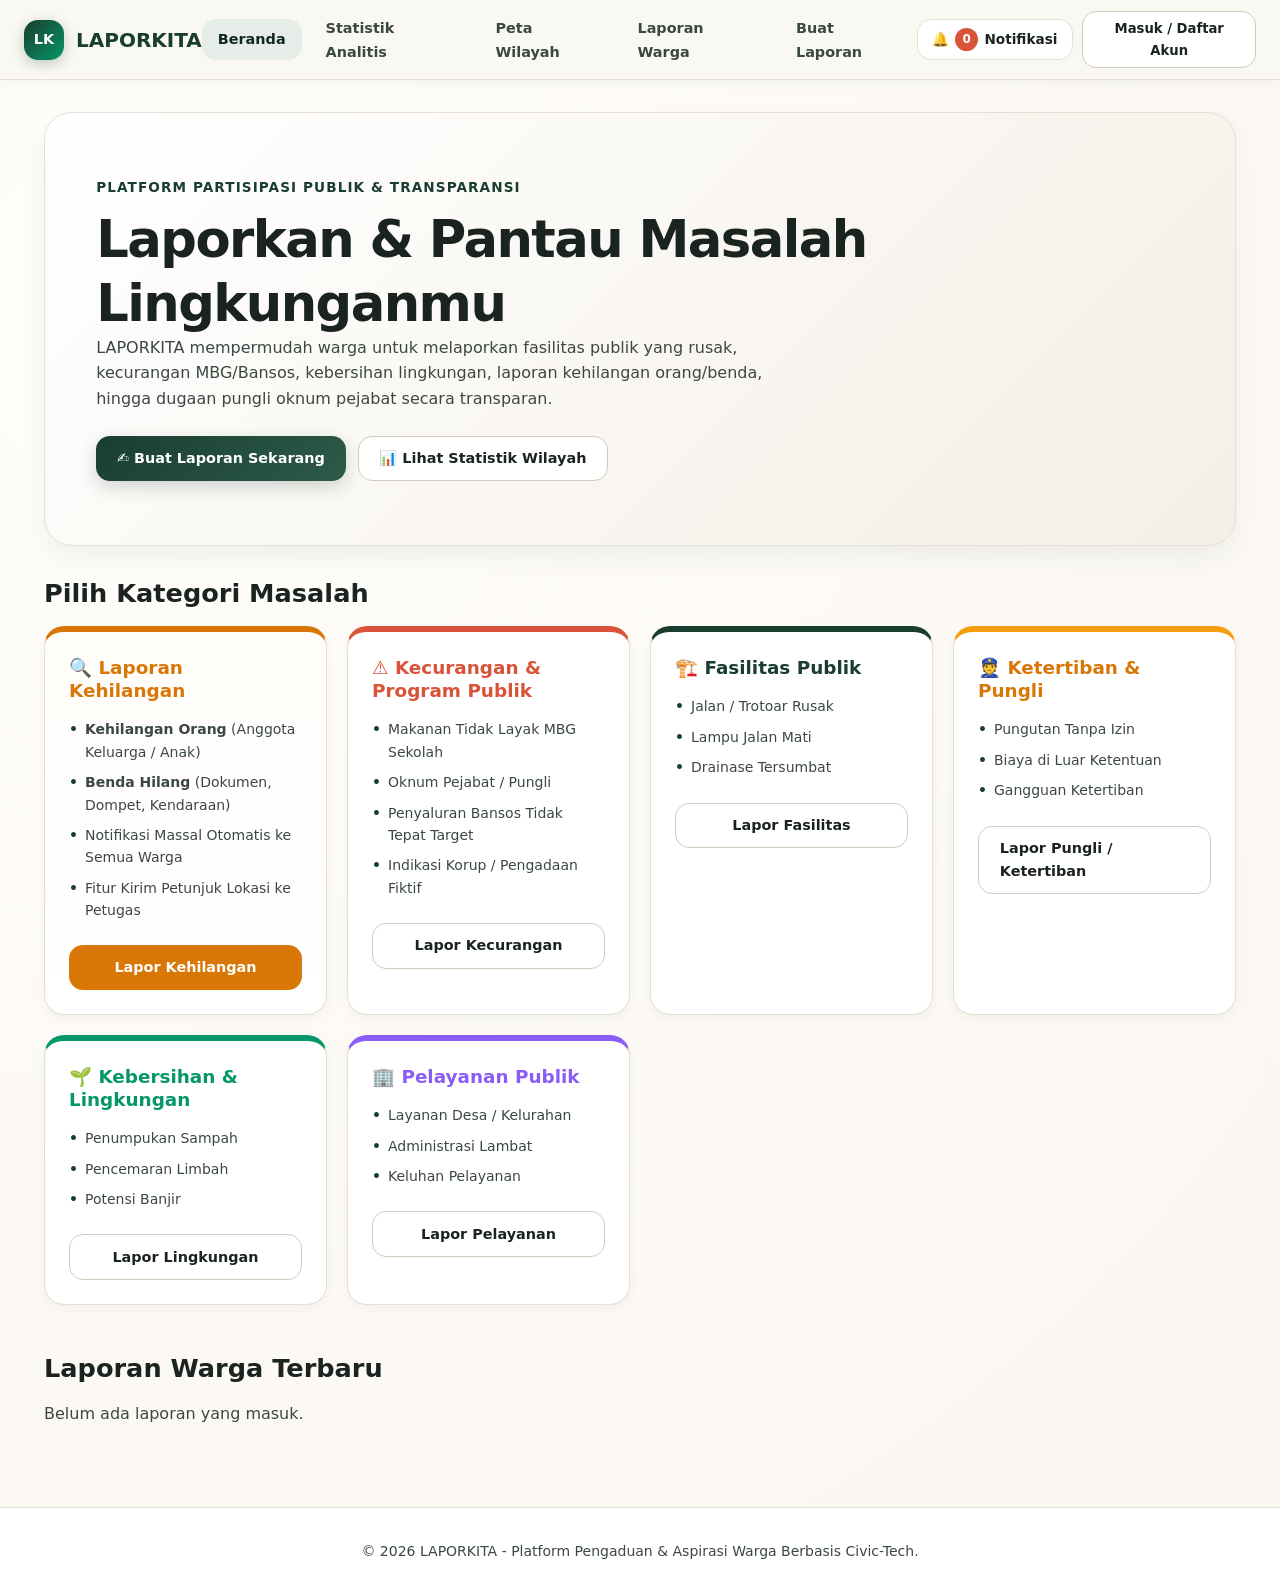
==== commit 80906c14: "Rename index.htmlr to index.html" ====
--- a/index.html
+++ b/index.html
@@ -3,23 +3,28 @@
 <head>
     <meta charset="UTF-8">
     <meta name="viewport" content="width=device-width, initial-scale=1.0">
-    <title>LAPORKITA - Platform Pengaduan, Orang & Benda Hilang</title>
+    <title>LAPORKITA - Platform Pengaduan & Dashboard Petugas</title>
     
     <style>
         :root {
-            --color-primary: #4f46e5;
-            --color-primary-dark: #4338ca;
-            --color-primary-light: #e0e7ff;
-            --color-accent-teal: #0d9488;
-            --color-accent-coral: #ff5722;
-            --color-background: #f8fafc;
+            /* Palette Terinspirasi oleh PerfectDay.com (Organic Warm & Sustainable Greens) */
+            --color-primary: #193e30;
+            --color-primary-dark: #0f2920;
+            --color-primary-light: #e6ede9;
+            --color-accent-teal: #059669;
+            --color-accent-teal-bg: #d1fae5;
+            --color-accent-coral: #d95338;
+            --color-accent-coral-bg: #fde8e4;
+            --color-accent-amber: #d97706;
+            --color-accent-amber-bg: #fef3c7;
+            --color-background: #faf7f2; /* Color Background Utama Khas PerfectDay */
             --color-surface: #ffffff;
-            --color-surface-soft: #f1f5f9;
-            --color-text: #0f172a;
-            --color-text-secondary: #334155;
-            --color-text-muted: #64748b;
-            --color-border: #e2e8f0;
-            --color-border-strong: #cbd5e1;
+            --color-surface-soft: #f4efe6;
+            --color-text: #1a231f;
+            --color-text-secondary: #3b4841;
+            --color-text-muted: #6b7a72;
+            --color-border: #e6dfd3;
+            --color-border-strong: #d4caba;
             --color-success: #10b981;
             --color-success-bg: #d1fae5;
             --color-warning: #f59e0b;
@@ -28,14 +33,14 @@
             --color-danger-bg: #fee2e2;
             --color-white: #ffffff;
 
-            --shadow-sm: 0 4px 6px -1px rgba(0, 0, 0, 0.05);
-            --shadow-md: 0 10px 25px -5px rgba(79, 70, 229, 0.1);
-            --shadow-lg: 0 20px 25px -5px rgba(0, 0, 0, 0.1);
+            --shadow-sm: 0 4px 12px rgba(25, 62, 48, 0.04);
+            --shadow-md: 0 12px 28px -4px rgba(25, 62, 48, 0.08);
+            --shadow-lg: 0 24px 38px -6px rgba(15, 41, 32, 0.12);
 
             --radius-sm: 8px;
-            --radius-md: 12px;
-            --radius-lg: 18px;
-            --radius-xl: 24px;
+            --radius-md: 14px;
+            --radius-lg: 20px;
+            --radius-xl: 28px;
 
             --container-width: 1240px;
             --space-2: 0.5rem;
@@ -45,12 +50,12 @@
             --space-6: 1.5rem;
             --space-8: 2rem;
             --space-12: 3rem;
-            --transition-fast: 150ms ease;
+            --transition-fast: 180ms cubic-bezier(0.4, 0, 0.2, 1);
         }
 
         *, *::before, *::after { box-sizing: border-box; }
         html { scroll-behavior: smooth; font-size: 16px; }
-        body, h1, h2, h3, h4, h5, h6, p, ul, ol { margin: 0; }
+        body, h1, h2, h3, h4, h5, h6, p, figure, ul, ol { margin: 0; }
         ul, ol { padding: 0; list-style: none; }
         button, input, select, textarea { font: inherit; border-radius: var(--radius-sm); }
         button { cursor: pointer; border: 1px solid transparent; }
@@ -60,8 +65,9 @@
         body {
             min-width: 320px;
             background: var(--color-background);
+            background-image: radial-gradient(circle at 10% 20%, #fffdfa 0%, #faf7f2 90%);
             color: var(--color-text);
-            font-family: Inter, ui-sans-serif, system-ui, sans-serif;
+            font-family: Inter, ui-sans-serif, system-ui, -apple-system, sans-serif;
             font-size: 1rem;
             line-height: 1.6;
         }
@@ -74,17 +80,20 @@
             padding: var(--space-8) var(--space-6);
         }
 
-        .page { animation: fadeIn 200ms ease-in-out; }
+        .page { animation: fadeIn 220ms ease-in-out; }
         @keyframes fadeIn {
-            from { opacity: 0; transform: translateY(6px); }
+            from { opacity: 0; transform: translateY(8px); }
             to { opacity: 1; transform: translateY(0); }
         }
 
         .page-header { margin-bottom: var(--space-8); }
-        h1, h2, h3, h4 { color: var(--color-text); font-weight: 800; line-height: 1.2; }
-        h1 { font-size: clamp(2.1rem, 4vw, 3.2rem); letter-spacing: -0.03em; }
+        .page-header p { max-width: 720px; }
+        strong { font-weight: 700; }
+
+        h1, h2, h3, h4 { color: var(--color-text); font-weight: 800; line-height: 1.25; }
+        h1 { font-size: clamp(2.2rem, 4vw, 3.4rem); letter-spacing: -0.03em; }
         h2 { font-size: clamp(1.4rem, 2vw, 1.9rem); margin-bottom: var(--space-4); }
-        h3 { font-size: 1.1rem; }
+        h3 { font-size: 1.15rem; }
         p { color: var(--color-text-secondary); }
 
         .platform-label {
@@ -93,31 +102,32 @@
             font-size: 0.85rem;
             font-weight: 800;
             text-transform: uppercase;
-            letter-spacing: 0.05em;
+            letter-spacing: 0.08em;
         }
 
         /* HEADER & NAVIGATION */
-        .brand a { display: inline-flex; align-items: center; gap: var(--space-3); font-size: 1.2rem; font-weight: 900; color: var(--color-primary); }
+        .brand a { display: inline-flex; align-items: center; gap: var(--space-3); font-size: 1.25rem; font-weight: 900; color: var(--color-primary); }
         .logo-placeholder {
-            display: inline-grid; width: 2.4rem; height: 2.4rem; place-items: center;
+            display: inline-grid; width: 2.5rem; height: 2.5rem; place-items: center;
             border-radius: var(--radius-md);
             background: linear-gradient(135deg, var(--color-primary), var(--color-accent-teal)); 
-            color: var(--color-white); font-size: 0.85rem; font-weight: 900;
+            color: var(--color-white); font-size: 0.9rem; font-weight: 900;
+            box-shadow: 0 4px 14px rgba(25, 62, 48, 0.25);
         }
 
         #site-header {
             position: sticky; top: 0; z-index: 100;
             display: flex; justify-content: space-between; align-items: center;
-            min-height: 4.8rem; padding: 0 var(--space-6);
+            min-height: 5rem; padding: 0 var(--space-6);
             border-bottom: 1px solid var(--color-border); 
-            background: rgba(255, 255, 255, 0.9);
-            backdrop-filter: blur(12px);
+            background: rgba(250, 247, 242, 0.88);
+            backdrop-filter: blur(14px);
             box-shadow: var(--shadow-sm);
         }
 
         #site-header nav ul { display: flex; align-items: center; gap: var(--space-2); }
         #site-header nav a {
-            display: inline-flex; align-items: center; min-height: 2.5rem; padding: 0 var(--space-4);
+            display: inline-flex; align-items: center; min-height: 2.6rem; padding: 0 var(--space-4);
             border-radius: var(--radius-md); color: var(--color-text-secondary); font-size: 0.9rem; font-weight: 600;
             transition: all var(--transition-fast);
         }
@@ -125,24 +135,83 @@
             background: var(--color-primary-light); color: var(--color-primary-dark);
         }
 
-        /* BUTTONS */
+        /* BUTTONS COLORFUL & ELEGAN */
         .btn-primary, .btn-secondary, .btn-danger, .btn-warning {
-            display: inline-flex; align-items: center; justify-content: center;
-            min-height: 2.7rem; padding: 0.6rem 1.2rem;
+            display: inline-flex; align-items: center; justify-content: center; gap: 0.4rem;
+            min-height: 2.8rem; padding: 0.65rem 1.3rem;
             border-radius: var(--radius-md); font-weight: 700; font-size: 0.9rem;
             transition: all var(--transition-fast); cursor: pointer;
         }
         .btn-primary { 
-            background: linear-gradient(135deg, var(--color-primary), #6366f1); 
+            background: linear-gradient(135deg, var(--color-primary), #2d5a49); 
             color: var(--color-white); border: none; 
-            box-shadow: 0 4px 12px rgba(79, 70, 229, 0.25);
-        }
-        .btn-primary:hover { transform: translateY(-1px); }
+            box-shadow: 0 6px 18px rgba(25, 62, 48, 0.2);
+        }
+        .btn-primary:hover { transform: translateY(-2px); box-shadow: 0 8px 22px rgba(25, 62, 48, 0.3); }
         .btn-secondary { background: var(--color-surface); color: var(--color-text); border: 1.5px solid var(--color-border-strong); }
         .btn-secondary:hover { background: var(--color-surface-soft); border-color: var(--color-primary); color: var(--color-primary); }
         .btn-danger { background: var(--color-danger); color: var(--color-white); border: none; }
-        .btn-warning { background: var(--color-warning); color: var(--color-text); border: none; }
-        .btn-sm { min-height: 2.1rem; padding: 0.35rem 0.85rem; font-size: 0.825rem; }
+        .btn-danger:hover { transform: translateY(-1px); background: #dc2626; }
+        .btn-warning { background: var(--color-accent-amber); color: var(--color-white); border: none; }
+        .btn-warning:hover { background: #b45309; }
+        .btn-sm { min-height: 2.2rem; padding: 0.4rem 0.9rem; font-size: 0.825rem; }
+
+        /* NOTIFICATION BELL BUTTON */
+        .notif-bell-btn {
+            position: relative; background: var(--color-surface); border: 1.5px solid var(--color-border);
+            padding: 0.5rem 0.9rem; border-radius: var(--radius-md); font-weight: 700; font-size: 0.85rem;
+            display: inline-flex; align-items: center; gap: 0.4rem; color: var(--color-text); transition: all var(--transition-fast);
+        }
+        .notif-bell-btn:hover { border-color: var(--color-primary); color: var(--color-primary); }
+        .notif-badge {
+            background: var(--color-accent-coral); color: white; border-radius: 999px;
+            padding: 0.1rem 0.45rem; font-size: 0.75rem; font-weight: 900;
+        }
+
+        /* HERO & CARDS COLORFUL */
+        #beranda > .page-header {
+            padding: clamp(2.8rem, 5vw, 4.2rem) clamp(1.8rem, 4vw, 3.8rem);
+            border-radius: var(--radius-xl);
+            background: linear-gradient(135deg, #ffffff 0%, #f4efe6 100%);
+            border: 1.5px solid var(--color-border);
+            box-shadow: var(--shadow-md);
+        }
+        .hero-actions { display: flex; flex-wrap: wrap; gap: var(--space-3); margin-top: var(--space-6); }
+
+        .report-category-list { display: grid; grid-template-columns: repeat(auto-fit, minmax(230px, 1fr)); gap: var(--space-5); }
+        .report-category {
+            display: flex; flex-direction: column; padding: var(--space-6);
+            border-radius: var(--radius-lg);
+            background: var(--color-surface); 
+            border: 1px solid var(--color-border);
+            box-shadow: var(--shadow-sm);
+            transition: transform var(--transition-fast), box-shadow var(--transition-fast);
+        }
+        .report-category:hover { transform: translateY(-5px); box-shadow: var(--shadow-md); }
+        
+        .card-kecurangan { border-top: 6px solid var(--color-accent-coral); }
+        .card-fasilitas { border-top: 6px solid var(--color-primary); }
+        .card-pungli { border-top: 6px solid var(--color-warning); }
+        .card-kebersihan { border-top: 6px solid var(--color-accent-teal); }
+        .card-pelayanan { border-top: 6px solid #8b5cf6; }
+        .card-kehilangan { border-top: 6px solid #d97706; background: linear-gradient(180deg, #fffdfa 0%, #ffffff 100%); }
+
+        .report-category ul { display: grid; gap: var(--space-2); margin: var(--space-4) 0 var(--space-6); }
+        .report-category li { position: relative; padding-left: 1rem; color: var(--color-text-secondary); font-size: 0.875rem; }
+        .report-category li::before { content: "•"; position: absolute; left: 0; color: var(--color-primary); font-weight: bold; }
+
+        /* STATS & PROGRESS BARS */
+        .statistics-summary { display: grid; grid-template-columns: repeat(auto-fit, minmax(180px, 1fr)); gap: var(--space-4); }
+        .statistics-summary article { 
+            padding: var(--space-5); border-radius: var(--radius-lg); 
+            background: var(--color-surface); border: 1px solid var(--color-border);
+            box-shadow: var(--shadow-sm); text-align: center;
+        }
+        .statistics-summary data { display: block; margin-top: var(--space-2); font-size: 2.2rem; font-weight: 900; color: var(--color-primary); }
+
+        .stat-card-box { padding: var(--space-6); border: 1px solid var(--color-border); border-radius: var(--radius-lg); background: var(--color-surface); margin-bottom: 1.5rem; box-shadow: var(--shadow-sm); }
+        .progress-bar-bg { width: 100%; height: 12px; background: var(--color-surface-soft); border-radius: 999px; overflow: hidden; margin: 0.5rem 0 1.2rem; }
+        .progress-bar-fill { height: 100%; background: var(--color-primary); width: 0%; transition: width 0.4s ease; }
 
         /* FORMS & INPUTS */
         fieldset { margin-bottom: var(--space-6); padding: var(--space-6); border: 1px solid var(--color-border); border-radius: var(--radius-lg); background: var(--color-surface); box-shadow: var(--shadow-sm); }
@@ -153,11 +222,11 @@
         label { font-weight: 600; font-size: 0.875rem; color: var(--color-text); }
         input, select, textarea {
             width: 100%; border: 1.5px solid var(--color-border-strong); background: var(--color-surface);
-            color: var(--color-text); padding: 0.7rem 0.9rem; border-radius: var(--radius-md); outline: none;
-            transition: border-color var(--transition-fast);
-        }
-        textarea { min-height: 6rem; resize: vertical; }
-        input:focus, select:focus, textarea:focus { border-color: var(--color-primary); box-shadow: 0 0 0 4px var(--color-primary-light); }
+            color: var(--color-text); padding: 0.75rem 0.95rem; border-radius: var(--radius-md); outline: none;
+            transition: border-color var(--transition-fast), box-shadow var(--transition-fast);
+        }
+        textarea { min-height: 7rem; resize: vertical; }
+        input:focus, select:focus, textarea:focus { border-color: var(--color-primary); box-shadow: 0 0 0 4px rgba(25, 62, 48, 0.12); }
 
         .radio-group, .checkbox-group { display: flex; gap: 0.8rem; flex-wrap: wrap; margin-top: 0.2rem; }
         .radio-label, .checkbox-label { 
@@ -165,10 +234,12 @@
             cursor: pointer; background: var(--color-surface-soft); padding: 0.5rem 0.9rem; 
             border-radius: var(--radius-md); border: 1px solid var(--color-border); 
         }
-
-        /* CARDS & BADGES */
+        .radio-label input, .checkbox-label input { width: auto; margin: 0; accent-color: var(--color-primary); }
+
+        /* LIST & BADGES */
         .latest-report-list { display: grid; gap: var(--space-4); }
-        .report-card { padding: var(--space-6); border: 1px solid var(--color-border); border-radius: var(--radius-lg); background: var(--color-surface); box-shadow: var(--shadow-sm); }
+        .report-card { padding: var(--space-6); border: 1px solid var(--color-border); border-radius: var(--radius-lg); background: var(--color-surface); box-shadow: var(--shadow-sm); transition: all var(--transition-fast); }
+        .report-card:hover { border-color: var(--color-border-strong); }
         .status { display: inline-flex; padding: 0.25rem 0.75rem; border-radius: 999px; font-size: 0.75rem; font-weight: 800; }
         .status-reported { background: var(--color-warning-bg); color: #b45309; }
         .status-process { background: #e0f2fe; color: #0369a1; }
@@ -178,21 +249,29 @@
         .urgency-Biasa { background: #f1f5f9; color: #475569; }
         .urgency-Penting { background: var(--color-warning-bg); color: #b45309; }
         .urgency-Darurat { background: var(--color-danger-bg); color: var(--color-danger); }
-        .preview-img { max-height: 180px; border-radius: var(--radius-md); margin-top: 0.6rem; display: block; border: 1px solid var(--color-border); object-fit: cover; }
-
-        /* MODAL */
+        .preview-img { max-height: 200px; width: 100%; border-radius: var(--radius-md); margin-top: 0.8rem; display: none; border: 1px solid var(--color-border); object-fit: cover; }
+
+        /* NOTIF & PETUNJUK BADGES */
+        .badge-kehilangan { background: #fef3c7; color: #92400e; border: 1px solid #fde68a; font-weight: 800; }
+        .clues-box { margin-top: 1rem; padding: 1rem; background: #fffdfa; border: 1.5px dashed #f59e0b; border-radius: var(--radius-md); }
+        .clue-item { padding: 0.6rem; background: var(--color-surface); border: 1px solid var(--color-border); border-radius: var(--radius-sm); margin-top: 0.5rem; }
+
+        /* MODAL AUTH & GENERAL MODALS */
         .modal { 
             position: fixed; inset: 0; z-index: 1000; 
             display: none; align-items: center; justify-content: center; 
-            background: rgba(15, 23, 42, 0.6); backdrop-filter: blur(6px); 
-            padding: 1.5rem 1rem; overflow-y: auto; 
+            background: rgba(15, 23, 19, 0.65); backdrop-filter: blur(6px); 
+            padding: 1.5rem 1rem; 
+            overflow-y: auto; 
         }
 
         .modal-content { 
             position: relative; background: var(--color-surface); 
             padding: var(--space-6); border-radius: var(--radius-xl); 
-            max-width: 500px; width: 100%; box-shadow: var(--shadow-lg); 
-            max-height: 90vh; overflow-y: auto; margin: auto;
+            max-width: 520px; width: 100%; box-shadow: var(--shadow-lg); 
+            max-height: 90vh; 
+            overflow-y: auto;
+            margin: auto;
             border: 1px solid var(--color-border);
         }
 
@@ -201,27 +280,13 @@
         .auth-tab-btn.active { border-bottom: 3px solid var(--color-primary); color: var(--color-primary); }
         .auth-tab-btn.officer-tab.active { border-bottom: 3px solid var(--color-danger); color: var(--color-danger); }
 
-        /* BANNER BROADCAST NOTIFIKASI DARURAT HILANG */
-        #broadcast-alert-container {
-            position: fixed; bottom: 20px; right: 20px; z-index: 999;
-            max-width: 380px; display: flex; flex-direction: column; gap: 10px;
-        }
-        .broadcast-card {
-            background: #fff; border-left: 6px solid var(--color-danger);
-            padding: 1rem; border-radius: var(--radius-md);
-            box-shadow: 0 10px 25px rgba(0,0,0,0.2);
-            animation: slideIn 0.3s ease-out;
-        }
-        @keyframes slideIn { from { transform: translateX(100%); } to { transform: translateX(0); } }
-
         footer.site-footer { text-align: center; padding: var(--space-8) var(--space-6); border-top: 1px solid var(--color-border); margin-top: var(--space-12); background: var(--color-surface); color: var(--color-text-muted); font-size: 0.875rem; }
     </style>
 </head>
 
 <body>
 
-    <div id="broadcast-alert-container"></div>
-
+    <!-- GLOBAL HEADER -->
     <header id="site-header">
         <div class="brand">
             <a href="#beranda" class="nav-link" data-target="beranda">
@@ -233,119 +298,225 @@
         <nav aria-label="Navigasi utama">
             <ul>
                 <li><a href="#beranda" class="nav-link" data-target="beranda">Beranda</a></li>
-                <li><a href="#orang-benda-hilang" class="nav-link" data-target="orang-benda-hilang" style="color:var(--color-accent-coral);">🚨 Orang & Benda Hilang</a></li>
+                <li><a href="#halaman-statistik" class="nav-link" data-target="halaman-statistik">Statistik Analitis</a></li>
+                <li><a href="#peta-laporan" class="nav-link" data-target="peta-laporan">Peta Wilayah</a></li>
                 <li><a href="#laporan-terbaru" class="nav-link" data-target="laporan-terbaru">Laporan Warga</a></li>
-                <li><a href="#formulir-laporan" class="nav-link" data-target="formulir-laporan">Buat Pengaduan</a></li>
+                <li><a href="#formulir-laporan" class="nav-link" data-target="formulir-laporan">Buat Laporan</a></li>
                 <li id="nav-item-citizen-dash" style="display: none;"><a href="#akun-masyarakat" class="nav-link" data-target="akun-masyarakat">Laporan Saya</a></li>
                 <li id="nav-item-officer-dash" style="display: none;"><a href="#dasbor-petugas" class="nav-link" data-target="dasbor-petugas" style="color:var(--color-danger); border:1px solid var(--color-border);">🛡️ Panel Petugas</a></li>
             </ul>
         </nav>
 
-        <div id="auth-header-action">
-            <button type="button" id="btn-open-auth" class="btn-secondary btn-sm">Masuk / Daftar Akun</button>
+        <div style="display: flex; align-items: center; gap: 0.6rem;">
+            <!-- BELL NOTIFIKASI MASSAL KEHILANGAN -->
+            <button type="button" id="btn-open-notifications" class="notif-bell-btn">
+                🔔 <span class="notif-badge" id="notif-count">0</span> Notifikasi
+            </button>
+
+            <div id="auth-header-action">
+                <button type="button" id="btn-open-auth" class="btn-secondary btn-sm">Masuk / Daftar Akun</button>
+            </div>
         </div>
     </header>
 
+    <!-- MAIN APPLICATION -->
     <main id="main-content">
 
+        <!-- BANNER NOTIFIKASI POP-UP MASSAL KEHILANGAN -->
+        <div id="missing-alert-banner" style="display:none; background: linear-gradient(135deg, #f59e0b, #d97706); color: white; padding: 1rem 1.5rem; border-radius: var(--radius-lg); margin-bottom: 1.5rem; box-shadow: var(--shadow-md);">
+            <div style="display: flex; justify-content: space-between; align-items: center; flex-wrap: wrap; gap: 0.8rem;">
+                <div>
+                    <strong>🚨 BANTUAN DARURAT WARGA DIBUTUHKAN!</strong>
+                    <p style="color: white; margin: 0; font-size: 0.9rem;" id="banner-text">Ada laporan kehilangan orang/benda baru! Klik untuk melihat & kirim petunjuk bantuan.</p>
+                </div>
+                <button type="button" id="btn-view-missing-alert" class="btn-secondary btn-sm" style="background: white; color: #b45309; border: none;">💡 Lihat & Kirim Petunjuk</button>
+            </div>
+        </div>
+
+        <!-- 01. BERANDA -->
         <section id="beranda" class="page">
             <header class="page-header">
                 <p class="platform-label">Platform Partisipasi Publik & Transparansi</p>
-                <h1>Laporkan Masalah Lingkungan, Orang & Benda Hilang</h1>
-                <p>Platform terintegrasi warga dan petugas untuk penanganan pengaduan publik, serta tanggap darurat pencarian orang/benda hilang secara real-time.</p>
-
-                <div style="display:flex; gap:1rem; margin-top:1.5rem; flex-wrap:wrap;">
-                    <a href="#formulir-laporan" class="nav-link btn-primary" data-target="formulir-laporan">✍️ Buat Laporan Pengaduan</a>
-                    <a href="#orang-benda-hilang" class="nav-link btn-danger" data-target="orang-benda-hilang">🚨 Lapor / Cari Orang & Benda Hilang</a>
+                <h1>Laporkan & Pantau Masalah Lingkunganmu</h1>
+                <p>LAPORKITA mempermudah warga untuk melaporkan fasilitas publik yang rusak, kecurangan MBG/Bansos, kebersihan lingkungan, laporan kehilangan orang/benda, hingga dugaan pungli oknum pejabat secara transparan.</p>
+
+                <div class="hero-actions">
+                    <a href="#formulir-laporan" class="nav-link btn-primary" data-target="formulir-laporan">✍️ Buat Laporan Sekarang</a>
+                    <a href="#halaman-statistik" class="nav-link btn-secondary" data-target="halaman-statistik">📊 Lihat Statistik Wilayah</a>
                 </div>
             </header>
+
+            <section id="kategori-laporan" style="margin-top: 2rem;">
+                <h2>Pilih Kategori Masalah</h2>
+                <div class="report-category-list">
+
+                    <article class="report-category card-kehilangan">
+                        <h3 style="color: #d97706;">🔍 Laporan Kehilangan</h3>
+                        <ul>
+                            <li><strong>Kehilangan Orang</strong> (Anggota Keluarga / Anak)</li>
+                            <li><strong>Benda Hilang</strong> (Dokumen, Dompet, Kendaraan)</li>
+                            <li>Notifikasi Massal Otomatis ke Semua Warga</li>
+                            <li>Fitur Kirim Petunjuk Lokasi ke Petugas</li>
+                        </ul>
+                        <a href="#formulir-laporan" class="nav-link btn-warning btn-category-select" data-category="Laporan Kehilangan" data-target="formulir-laporan">Lapor Kehilangan</a>
+                    </article>
+
+                    <article class="report-category card-kecurangan">
+                        <h3 style="color: var(--color-accent-coral);">⚠️ Kecurangan & Program Publik</h3>
+                        <ul>
+                            <li>Makanan Tidak Layak MBG Sekolah</li>
+                            <li>Oknum Pejabat / Pungli</li>
+                            <li>Penyaluran Bansos Tidak Tepat Target</li>
+                            <li>Indikasi Korup / Pengadaan Fiktif</li>
+                        </ul>
+                        <a href="#formulir-laporan" class="nav-link btn-secondary btn-category-select" data-category="Kecurangan & Program Publik" data-target="formulir-laporan">Lapor Kecurangan</a>
+                    </article>
+
+                    <article class="report-category card-fasilitas">
+                        <h3 style="color: var(--color-primary);">🏗️ Fasilitas Publik</h3>
+                        <ul>
+                            <li>Jalan / Trotoar Rusak</li>
+                            <li>Lampu Jalan Mati</li>
+                            <li>Drainase Tersumbat</li>
+                        </ul>
+                        <a href="#formulir-laporan" class="nav-link btn-secondary btn-category-select" data-category="Fasilitas Publik" data-target="formulir-laporan">Lapor Fasilitas</a>
+                    </article>
+
+                    <article class="report-category card-pungli">
+                        <h3 style="color: #d97706;">👮 Ketertiban & Pungli</h3>
+                        <ul>
+                            <li>Pungutan Tanpa Izin</li>
+                            <li>Biaya di Luar Ketentuan</li>
+                            <li>Gangguan Ketertiban</li>
+                        </ul>
+                        <a href="#formulir-laporan" class="nav-link btn-secondary btn-category-select" data-category="Ketertiban & Pungli" data-target="formulir-laporan">Lapor Pungli / Ketertiban</a>
+                    </article>
+
+                    <article class="report-category card-kebersihan">
+                        <h3 style="color: var(--color-accent-teal);">🌱 Kebersihan & Lingkungan</h3>
+                        <ul>
+                            <li>Penumpukan Sampah</li>
+                            <li>Pencemaran Limbah</li>
+                            <li>Potensi Banjir</li>
+                        </ul>
+                        <a href="#formulir-laporan" class="nav-link btn-secondary btn-category-select" data-category="Kebersihan & Lingkungan" data-target="formulir-laporan">Lapor Lingkungan</a>
+                    </article>
+
+                    <article class="report-category card-pelayanan">
+                        <h3 style="color: #8b5cf6;">🏢 Pelayanan Publik</h3>
+                        <ul>
+                            <li>Layanan Desa / Kelurahan</li>
+                            <li>Administrasi Lambat</li>
+                            <li>Keluhan Pelayanan</li>
+                        </ul>
+                        <a href="#formulir-laporan" class="nav-link btn-secondary btn-category-select" data-category="Pelayanan Publik" data-target="formulir-laporan">Lapor Pelayanan</a>
+                    </article>
+                </div>
+            </section>
+
+            <section style="margin-top: 3rem;">
+                <h2>Laporan Warga Terbaru</h2>
+                <div class="latest-report-list" id="home-report-list">Loading...</div>
+            </section>
         </section>
 
-        <section id="orang-benda-hilang" class="page" style="display: none;">
+        <!-- 02. HALAMAN STATISTIK -->
+        <section id="halaman-statistik" class="page" style="display: none;">
             <header class="page-header">
-                <p class="platform-label" style="color:var(--color-danger);">Sistem Tanggap Darurat Komunitas</p>
-                <h1>Pusat Informasi Orang & Benda Hilang</h1>
-                <p>Informasi yang dipublikasikan di sini akan dikirimkan sebagai <strong>Notifikasi Broadcast Real-Time</strong> ke seluruh pengguna. Berikan petunjuk jika Anda melihatnya untuk ditindaklanjuti petugas.</p>
+                <h1>Statistik & Transparansi Wilayah</h1>
+                <p>Data real-time penanganan pengaduan masyarakat oleh instansi penegak dan pelayanan publik.</p>
             </header>
 
-            <div style="margin-bottom: 2rem;">
-                <button type="button" class="btn-danger" id="btn-show-lost-form">📢 Buat Laporan Orang / Benda Hilang</button>
+            <div class="statistics-summary" style="margin-bottom: 2rem;">
+                <article><h3>Total Masuk</h3><data id="stat-total">0</data></article>
+                <article><h3>Dalam Verifikasi</h3><data id="stat-reported" style="color: var(--color-warning);">0</data></article>
+                <article><h3>Proses Tindak Lanjut</h3><data id="stat-process" style="color: #0284c7;">0</data></article>
+                <article><h3>Laporan Selesai</h3><data id="stat-completed" style="color: var(--color-success);">0</data></article>
+                <article><h3>Persentase Selesai</h3><data id="stat-rate" style="color: var(--color-primary);">0%</data></article>
             </div>
 
-            <div id="form-lost-container" style="display: none; margin-bottom: 2rem;">
-                <form id="lost-report-form">
-                    <fieldset style="border-color: var(--color-danger);">
-                        <legend style="color: var(--color-danger);">Formulir Darurat Orang / Benda Hilang</legend>
-                        <div class="form-grid">
-                            <div class="form-field">
-                                <label for="lost-type">Tipe Laporan *</label>
-                                <select id="lost-type" required>
-                                    <option value="Orang Hilang">🧍 Orang Hilang</option>
-                                    <option value="Benda Hilang">🎒 Benda / Barang Hilang</option>
-                                </select>
-                            </div>
-                            <div class="form-field">
-                                <label for="lost-title">Nama Subjek / Nama Benda Hilang *</label>
-                                <input type="text" id="lost-title" required placeholder="Contoh: Anak Hilang (Budi, 8 Thn) / Dompet Hitam">
-                            </div>
-                        </div>
-
-                        <div class="form-grid">
-                            <div class="form-field">
-                                <label for="lost-last-seen">Lokasi Terakhir Dilihat *</label>
-                                <input type="text" id="lost-last-seen" required placeholder="Contoh: Alun-Alun Kota / Stasiun KA">
-                            </div>
-                            <div class="form-field">
-                                <label for="lost-contact">Nomor Kontak Darurat (Keluarga/Pemilik) *</label>
-                                <input type="text" id="lost-contact" required placeholder="0812345678xx">
-                            </div>
-                        </div>
-
-                        <div class="form-field">
-                            <label for="lost-description">Ciri-ciri Khusus & Kronologi Kejadian *</label>
-                            <textarea id="lost-description" required placeholder="Jelaskan pakaian terakhir, warna benda, nomor plat, atau tanda khusus lainnya..."></textarea>
-                        </div>
-
-                        <div class="form-field">
-                            <label for="lost-photo">Foto Subjek / Benda *</label>
-                            <input type="file" id="lost-photo" accept="image/*" required>
-                            <img id="lost-photo-preview" class="preview-img" style="display:none;" alt="Preview Foto">
-                        </div>
-
-                        <div style="display:flex; gap:1rem; margin-top:1rem;">
-                            <button type="submit" class="btn-danger">🚀 Siarkan Notifikasi Darurat</button>
-                            <button type="button" class="btn-secondary" id="btn-cancel-lost-form">Batal</button>
-                        </div>
-                    </fieldset>
-                </form>
+            <div class="form-grid">
+                <div class="stat-card-box">
+                    <h3>Sebaran Berdasarkan Kategori</h3>
+                    <p><small>Persentase pengaduan warga per jenis masalah</small></p>
+                    <div style="margin-top: 1rem;">
+                        <div><strong style="color:#d97706;">Laporan Kehilangan</strong> (<span id="count-cat-kehilangan">0</span>)</div>
+                        <div class="progress-bar-bg"><div id="bar-cat-kehilangan" class="progress-bar-fill" style="background: #d97706;"></div></div>
+
+                        <div><strong style="color:var(--color-accent-coral);">Kecurangan & Program Publik</strong> (<span id="count-cat-kecurangan">0</span>)</div>
+                        <div class="progress-bar-bg"><div id="bar-cat-kecurangan" class="progress-bar-fill" style="background: var(--color-accent-coral);"></div></div>
+
+                        <div><strong style="color:var(--color-primary);">Fasilitas Publik</strong> (<span id="count-cat-fasilitas">0</span>)</div>
+                        <div class="progress-bar-bg"><div id="bar-cat-fasilitas" class="progress-bar-fill" style="background: var(--color-primary);"></div></div>
+
+                        <div><strong style="color:var(--color-warning);">Ketertiban & Pungli</strong> (<span id="count-cat-pungli">0</span>)</div>
+                        <div class="progress-bar-bg"><div id="bar-cat-pungli" class="progress-bar-fill" style="background: var(--color-warning);"></div></div>
+
+                        <div><strong style="color:var(--color-accent-teal);">Kebersihan & Lingkungan</strong> (<span id="count-cat-lingkungan">0</span>)</div>
+                        <div class="progress-bar-bg"><div id="bar-cat-lingkungan" class="progress-bar-fill" style="background: var(--color-accent-teal);"></div></div>
+
+                        <div><strong style="color:#8b5cf6;">Pelayanan Publik</strong> (<span id="count-cat-pelayanan">0</span>)</div>
+                        <div class="progress-bar-bg"><div id="bar-cat-pelayanan" class="progress-bar-fill" style="background: #8b5cf6;"></div></div>
+                    </div>
+                </div>
+
+                <div class="stat-card-box">
+                    <h3>Tingkat Urgensi Masalah</h3>
+                    <p><small>Klasifikasi kedaruratan laporan</small></p>
+                    <div style="margin-top: 1rem;">
+                        <div>🟢 <strong>Biasa</strong> (<span id="count-urg-biasa">0</span>)</div>
+                        <div class="progress-bar-bg"><div id="bar-urg-biasa" class="progress-bar-fill" style="background: #64748b;"></div></div>
+
+                        <div>🟡 <strong>Penting</strong> (<span id="count-urg-penting">0</span>)</div>
+                        <div class="progress-bar-bg"><div id="bar-urg-penting" class="progress-bar-fill" style="background: var(--color-warning);"></div></div>
+
+                        <div>🔴 <strong>Darurat (Bahaya)</strong> (<span id="count-urg-darurat">0</span>)</div>
+                        <div class="progress-bar-bg"><div id="bar-urg-darurat" class="progress-bar-fill" style="background: var(--color-danger);"></div></div>
+                    </div>
+                </div>
             </div>
-
-            <h2>Daftar Pencarian Aktif Warga</h2>
-            <div id="lost-items-list" class="latest-report-list" style="margin-top: 1rem;">Memuat data...</div>
         </section>
 
+        <!-- 03. PETA WILAYAH LAPORAN -->
+        <section id="peta-laporan" class="page" style="display: none;">
+            <header class="page-header">
+                <h1>Peta Sebaran Laporan Wilayah</h1>
+                <p>Visualisasi lokasi permasalahan fasilitas dan lingkungan yang dilaporkan warga.</p>
+            </header>
+            <div style="min-height: 360px; border: 2px dashed var(--color-border-strong); border-radius: var(--radius-xl); display: grid; place-items: center; background: var(--color-surface);">
+                <div style="text-align: center;">
+                    <p style="font-size: 1.3rem; font-weight: 800; color:var(--color-primary);">🗺️ Container Peta Sebaran Wilayah</p>
+                    <small style="color:var(--color-text-muted);">Siap diintegrasikan dengan LeafletJS / Google Maps API</small>
+                </div>
+            </div>
+        </section>
+
+        <!-- 04. LAPORAN TERBARU WARGA -->
         <section id="laporan-terbaru" class="page" style="display: none;">
             <header class="page-header">
-                <h1>Kumpulan Laporan Pengaduan Warga</h1>
-                <p>Daftar pengaduan fasilitas, kebersihan, dan pelayanan publik yang dikirimkan warga.</p>
+                <h1>Kumpulan Laporan Warga</h1>
+                <p>Daftar transparan seluruh pengaduan yang dikirimkan oleh masyarakat secara publik.</p>
             </header>
-            <div class="latest-report-list" id="all-reports-list">Memuat laporan...</div>
+            <div class="latest-report-list" id="all-reports-list">Loading...</div>
         </section>
 
+        <!-- 05. FORMULIR LAPORAN -->
         <section id="formulir-laporan" class="page" style="display: none;">
             <header class="page-header">
-                <h1>Buat Laporan Pengaduan Publik</h1>
-                <p>Isi formulir pengaduan fasilitas atau masalah publik berikut.</p>
+                <h1>Buat Laporan Pengaduan</h1>
+                <p>Isi formulir berikut dengan lengkap untuk mempercepat verifikasi dan tindak lanjut petugas.</p>
             </header>
 
             <form id="main-report-form">
                 <fieldset>
-                    <legend>1. Detail Pengaduan</legend>
+                    <legend>1. Klasifikasi Masalah & Urgensi</legend>
                     <div class="form-grid">
                         <div class="form-field">
                             <label for="report-category">Kategori Utama *</label>
                             <select id="report-category" required>
                                 <option value="">-- Pilih Kategori --</option>
+                                <option value="Laporan Kehilangan">🔍 Laporan Kehilangan (Orang Hilang / Benda Hilang)</option>
+                                <option value="Kecurangan & Program Publik">⚠️ Kecurangan & Program Publik (MBG, Pejabat, Bansos)</option>
                                 <option value="Fasilitas Publik">Fasilitas Publik</option>
                                 <option value="Ketertiban & Pungli">Ketertiban & Pungli</option>
                                 <option value="Kebersihan & Lingkungan">Kebersihan & Lingkungan</option>
@@ -353,50 +524,132 @@
                             </select>
                         </div>
                         <div class="form-field">
-                            <label for="report-title">Judul Laporan *</label>
-                            <input type="text" id="report-title" required placeholder="Ringkasan masalah">
+                            <label for="report-subcategory">Sub-Kategori Spesifik *</label>
+                            <select id="report-subcategory" required>
+                                <option value="">-- Pilih Sub-Kategori --</option>
+                                <option value="Kehilangan Orang">🔍 Kehilangan Orang (Missing Person)</option>
+                                <option value="Benda Hilang">📦 Benda Hilang (Barang / Dokumen / Kendaraan)</option>
+                                <option value="Makanan MBG">Makanan Tidak Layak MBG</option>
+                                <option value="Jalan Rusak">Jalan / Trotoar Rusak</option>
+                                <option value="Pungli">Pungutan Liar</option>
+                                <option value="Sampah Lingkungan">Penumpukan Sampah</option>
+                                <option value="Lainnya">Lainnya</option>
+                            </select>
                         </div>
                     </div>
 
                     <div class="form-field">
+                        <label>Tingkat Urgensi Masalah *</label>
+                        <div class="radio-group">
+                            <label class="radio-label"><input type="radio" name="urgency" value="Biasa" checked> 🟢 Biasa</label>
+                            <label class="radio-label"><input type="radio" name="urgency" value="Penting"> 🟡 Penting</label>
+                            <label class="radio-label"><input type="radio" name="urgency" value="Darurat"> 🔴 Darurat (Bahaya / Kehilangan)</label>
+                        </div>
+                    </div>
+                </fieldset>
+
+                <fieldset>
+                    <legend>2. Detail Masalah & Lokasi Kejadian</legend>
+                    <div class="form-field">
+                        <label for="report-title">Judul Laporan *</label>
+                        <input type="text" id="report-title" required placeholder="Tuliskan judul singkat (cth: Kehilangan Anak di Alun-Alun / Makanan Basi MBG)">
+                    </div>
+
+                    <div class="form-field">
                         <label for="report-description">Deskripsi Kronologi Kejadian *</label>
-                        <textarea id="report-description" required placeholder="Jelaskan detail masalah..."></textarea>
+                        <textarea id="report-description" required placeholder="Jelaskan detail waktu, ciri-ciri fisik (jika orang/benda hilang), kronologi, dan nomor kontak aktif pelapor..."></textarea>
                     </div>
 
+                    <div class="form-grid">
+                        <div class="form-field">
+                            <label for="incident-date">Tanggal & Waktu Kejadian</label>
+                            <input type="datetime-local" id="incident-date">
+                        </div>
+                        <div class="form-field">
+                            <label>Koordinat Presisi GPS</label>
+                            <div style="display: flex; gap: 0.5rem;">
+                                <input type="text" id="report-gps" placeholder="-6.1234, 106.5678" readonly style="background: var(--color-surface-soft);">
+                                <button type="button" id="btn-get-gps" class="btn-secondary btn-sm">📍 Deteksi GPS</button>
+                            </div>
+                        </div>
+                    </div>
+
                     <div class="form-field">
-                        <label for="location-name">Lokasi Kejadian *</label>
-                        <input type="text" id="location-name" required placeholder="Alamat atau patokan lokasi">
+                        <label for="location-name">Alamat Patokan Detail *</label>
+                        <input type="text" id="location-name" required placeholder="Contoh: Sekolah SDN 01 Sukamaju / RT 02 Balai Desa / Terakhir Dilihat di Terminal">
                     </div>
-
-                    <button type="submit" id="btn-submit-report" class="btn-primary" style="margin-top:1rem;">🚀 Kirim Laporan Pengaduan</button>
                 </fieldset>
+
+                <fieldset>
+                    <legend>3. Bukti Visual & Opsi Identitas</legend>
+                    <div class="form-grid">
+                        <div class="form-field">
+                            <label for="report-photo">Foto Bukti / Foto Orang/Benda Hilang *</label>
+                            <input type="file" id="report-photo" accept="image/*" required>
+                            <img id="photo-preview" class="preview-img" alt="Preview Foto Bukti">
+                        </div>
+                        <div class="form-field">
+                            <label for="report-attachment">File Lampiran Dokumen (Opsional)</label>
+                            <input type="file" id="report-attachment">
+                        </div>
+                    </div>
+
+                    <div class="form-field" style="margin-top: 1rem;">
+                        <label>Kerahasiaan Nama Pelapor</label>
+                        <div class="checkbox-group">
+                            <label class="checkbox-label"><input type="checkbox" id="is-anonymous"> 🔒 Sembunyikan Nama Saya (Kirim sebagai Warga Anonim)</label>
+                        </div>
+                    </div>
+
+                    <div class="form-field" style="margin-top: 0.5rem;">
+                        <div class="checkbox-group">
+                            <label class="checkbox-label"><input type="checkbox" id="agree-terms" required> ⚖️ Saya menyatakan bahwa data laporan ini valid dan dapat dipertanggungjawabkan.</label>
+                        </div>
+                    </div>
+                </fieldset>
+
+                <div style="display: flex; gap: 1rem;">
+                    <button type="submit" id="btn-submit-report" class="btn-primary" style="flex:1;">🚀 Kirim Laporan Pengaduan</button>
+                    <button type="reset" class="btn-secondary">Reset Form</button>
+                </div>
             </form>
         </section>
 
+        <!-- 06. DASBOR WARGA -->
         <section id="akun-masyarakat" class="page" style="display: none;">
             <header class="page-header">
                 <h1>Dashboard Pengaduan Saya</h1>
-                <p>Riwayat laporan pengaduan yang pernah kamu buat.</p>
+                <p id="user-welcome-text">Riwayat laporan yang telah kamu kirimkan ke sistem.</p>
             </header>
-            <div id="my-reports-list" class="latest-report-list">Memuat data...</div>
+            <div id="my-reports-list" class="latest-report-list">Loading...</div>
         </section>
 
+        <!-- 07. DASBOR PETUGAS -->
         <section id="dasbor-petugas" class="page" style="display: none;">
             <header class="page-header">
-                <p class="platform-label" style="color:var(--color-danger);">Akses Terverifikasi Petugas</p>
+                <p class="platform-label" style="color:var(--color-danger);">Akses Petugas & Otentikasi Terverifikasi</p>
                 <h1>Panel Kontrol Penegak & Petugas Wilayah</h1>
-                <p>Kelola laporan masuk serta pantau <strong>petunjuk lokasi dari warga</strong> untuk penanganan darurat.</p>
+                <p>Kelola, tindak lanjuti, perbarui status pengaduan, dan pantau petunjuk pencarian dari warga secara terpusat.</p>
             </header>
 
-            <h2>📍 Petunjuk Lokasi Orang/Benda Hilang dari Warga</h2>
-            <div id="officer-clues-list" class="latest-report-list" style="margin-bottom: 2.5rem; margin-top: 1rem;">Memuat petunjuk...</div>
-
-            <h2>📋 Daftar Pengaduan Masuk</h2>
-            <div id="officer-reports-list" class="latest-report-list" style="margin-top: 1rem;">Memuat data...</div>
+            <!-- CONTAINER KHUSUS PETUNJUK MASUK DARI WARGA -->
+            <section style="margin-bottom: 2.5rem; background: #fffdfa; padding: 1.5rem; border-radius: var(--radius-lg); border: 2px solid #f59e0b; box-shadow: var(--shadow-sm);">
+                <h3 style="color:#b45309; display:flex; align-items:center; gap:0.5rem; margin-bottom:0.5rem;">
+                    💡 Petunjuk Pencarian Kehilangan Masuk Dari Warga
+                </h3>
+                <p style="font-size:0.875rem; color:var(--color-text-muted); margin-bottom:1rem;">Daftar petunjuk & kontribusi masyarakat untuk kasus kehilangan orang/benda yang dikirim langsung ke petugas.</p>
+                <div id="officer-clues-list" style="display:grid; gap:0.8rem;">
+                    <p style="color:var(--color-text-muted);">Sedang memuat data petunjuk...</p>
+                </div>
+            </section>
+
+            <h2>Daftar Semua Laporan Masuk</h2>
+            <div id="officer-reports-list" class="latest-report-list">Loading...</div>
         </section>
 
     </main>
 
+    <!-- MODAL AUTHENTICATION -->
     <div id="auth-modal" class="modal">
         <div class="modal-content">
             <div class="auth-tabs">
@@ -405,39 +658,45 @@
                 <button type="button" class="auth-tab-btn" id="tab-btn-register">Daftar Akun</button>
             </div>
 
+            <!-- FORM LOGIN WARGA -->
             <form id="form-login">
                 <h2>Masuk Warga LAPORKITA</h2>
-                <div class="form-field" style="margin-top: 1rem;">
+                <p style="font-size:0.85rem; color:var(--color-text-muted); margin-bottom:1rem;">Masuk dengan akun warga kamu untuk memantau pengaduan.</p>
+                <div class="form-field">
                     <label for="login-email">Email / Username</label>
                     <input type="text" id="login-email" required placeholder="email@domain.com atau username">
                 </div>
                 <div class="form-field">
                     <label for="login-password">Kata Sandi</label>
-                    <input type="password" id="login-password" required placeholder="Password">
+                    <input type="password" id="login-password" required placeholder="Password akun kamu">
                 </div>
                 <button type="submit" class="btn-primary" style="width: 100%; margin-top: 1rem;">Masuk Akun Warga</button>
             </form>
 
+            <!-- FORM LOGIN PETUGAS -->
             <form id="form-login-officer" style="display: none;">
                 <h2 style="color:var(--color-danger);">Akses Penegak / Petugas</h2>
-                <div class="form-field" style="margin-top: 1rem;">
+                <p style="font-size:0.85rem; color:var(--color-text-muted); margin-bottom:1rem;">Masukan identitas dan kode otentikasi petugas Anda (Kode: <strong>3826252718</strong>).</p>
+                <div class="form-field">
                     <label for="officer-email">Email / Username Petugas</label>
                     <input type="text" id="officer-email" required placeholder="petugas / email@instansi.go.id">
                 </div>
                 <div class="form-field">
                     <label for="officer-password">Kata Sandi</label>
-                    <input type="password" id="officer-password" required placeholder="Password">
+                    <input type="password" id="officer-password" required placeholder="Password petugas">
                 </div>
                 <div class="form-field">
                     <label for="officer-code" style="color:var(--color-danger);">Kode Verifikasi Petugas *</label>
-                    <input type="text" id="officer-code" required placeholder="Kode: 3826252718">
+                    <input type="text" id="officer-code" required placeholder="Masukkan Kode (cth: 3826252718)">
                 </div>
                 <button type="submit" class="btn-primary" style="width: 100%; margin-top: 1rem; background: var(--color-danger); border-color: var(--color-danger);">Masuk Panel Petugas</button>
             </form>
 
+            <!-- FORM REGISTER -->
             <form id="form-register" style="display: none;">
                 <h2>Buat Akun Baru</h2>
-                <div class="form-field" style="margin-top:1rem;">
+                <p style="font-size:0.85rem; color:var(--color-text-muted); margin-bottom:0.8rem;">Pilih peran akun saat mendaftar:</p>
+                <div class="form-field">
                     <label for="reg-role">Daftar Sebagai *</label>
                     <select id="reg-role" required>
                         <option value="warga">Masyarakat / Warga</option>
@@ -446,19 +705,25 @@
                 </div>
                 <div class="form-field">
                     <label for="reg-fullname">Nama Lengkap *</label>
-                    <input type="text" id="reg-fullname" required placeholder="Sesuai KTP">
+                    <input type="text" id="reg-fullname" required placeholder="Sesuai KTP / NIK">
                 </div>
                 <div class="form-field">
                     <label for="reg-username">Username *</label>
-                    <input type="text" id="reg-username" required placeholder="username">
+                    <input type="text" id="reg-username" required placeholder="Contoh: ahmad_lapor">
                 </div>
                 <div class="form-field">
                     <label for="reg-email">Alamat Email *</label>
                     <input type="email" id="reg-email" required placeholder="nama@email.com">
                 </div>
-                <div class="form-field">
-                    <label for="reg-password">Password *</label>
-                    <input type="password" id="reg-password" minlength="6" required placeholder="Min 6 Karakter">
+                <div class="form-grid">
+                    <div class="form-field">
+                        <label for="reg-password">Password *</label>
+                        <input type="password" id="reg-password" minlength="6" required placeholder="Min 6 Karakter">
+                    </div>
+                    <div class="form-field">
+                        <label for="reg-confirm">Konfirmasi *</label>
+                        <input type="password" id="reg-confirm" minlength="6" required placeholder="Ulangi Pass">
+                    </div>
                 </div>
                 <button type="submit" class="btn-primary" style="width: 100%; margin-top: 1rem;">Daftar Akun LAPORKITA</button>
             </form>
@@ -467,148 +732,154 @@
         </div>
     </div>
 
+    <!-- MODAL POPUP UNTUK KIRIM PETUNJUK LOKASI (FITUR PENCARIAN KEHILANGAN) -->
     <div id="clue-modal" class="modal">
         <div class="modal-content">
-            <h2 style="color: var(--color-primary);">💡 Beri Petunjuk / Petunjuk Lokasi</h2>
-            <p style="font-size:0.85rem; color:var(--color-text-muted); margin-bottom:1rem;">Informasi yang Anda berikan akan dikirim langsung ke <strong>Panel Petugas Penegak</strong> untuk menuju lokasi.</p>
-            
-            <form id="form-send-clue">
-                <input type="hidden" id="clue-target-id">
+            <h2 style="color: #b45309;">💡 Kirim Petunjuk Pencarian</h2>
+            <p style="font-size: 0.85rem; color: var(--color-text-muted); margin-bottom: 1rem;">
+                Bantu petugas & pelapor menemukan kasus ini. Informasi Anda akan diteruskan langsung ke Petugas Wilayah.
+            </p>
+
+            <form id="form-submit-clue">
+                <input type="hidden" id="clue-report-id">
+                <input type="hidden" id="clue-report-title">
+
                 <div class="form-field">
-                    <label for="clue-location">Lokasi Terakhir Anda Melihatnya *</label>
-                    <input type="text" id="clue-location" required placeholder="Contoh: Terlihat di dekat Halte Bus Depan Pasar">
-                </div>
+                    <label>Informasi Kasus</label>
+                    <input type="text" id="clue-display-target" readonly style="background: var(--color-surface-soft); font-weight:700;">
+                </div>
+
                 <div class="form-field">
-                    <label for="clue-note">Catatan Tambahan / Detail Keterangan *</label>
-                    <textarea id="clue-note" required placeholder="Contoh: Menggunakan baju merah, berjalan ke arah utara pukul 14.30"></textarea>
-                </div>
-                <button type="submit" class="btn-primary" style="width:100%;">🚀 Kirimkan ke Petugas Wilayah</button>
-                <button type="button" id="btn-close-clue-modal" class="btn-secondary btn-sm" style="width:100%; margin-top:0.5rem;">Batal</button>
+                    <label for="clue-informant">Nama / Kontak Informasi Anda *</label>
+                    <input type="text" id="clue-informant" required placeholder="Nama Anda / No HP Aktif (cth: Budi 08123456789)">
+                </div>
+
+                <div class="form-field">
+                    <label for="clue-location">Lokasi Terakhir Terlihat / Patokan *</label>
+                    <input type="text" id="clue-location" required placeholder="cth: Terlihat di sekitar Stasiun Kereta jam 14:00">
+                </div>
+
+                <div class="form-field">
+                    <label for="clue-text">Detail Petunjuk Lengkap *</label>
+                    <textarea id="clue-text" required placeholder="Jelaskan ciri-ciri pakaian terakhir, kendaraan yang dipakai, atau keterangan penting lainnya..."></textarea>
+                </div>
+
+                <div style="display: flex; gap: 0.8rem; margin-top: 1rem;">
+                    <button type="submit" id="btn-send-clue-submit" class="btn-warning" style="flex: 1;">🚀 Kirim Petunjuk ke Petugas</button>
+                    <button type="button" id="btn-close-clue-modal" class="btn-secondary">Batal</button>
+                </div>
             </form>
         </div>
     </div>
 
+    <!-- MODAL LIST ALL NOTIFIKASI KEHILANGAN -->
+    <div id="notifications-modal" class="modal">
+        <div class="modal-content">
+            <h2>🚨 Notifikasi Laporan Kehilangan Masuk</h2>
+            <p style="font-size: 0.85rem; color: var(--color-text-muted); margin-bottom: 1rem;">Daftar semua laporan kehilangan orang/benda aktif yang membutuhkan bantuan warga.</p>
+            <div id="notif-modal-list" style="display: grid; gap: 0.8rem;">
+                <p>Belum ada laporan kehilangan baru.</p>
+            </div>
+            <button type="button" id="btn-close-notif-modal" class="btn-secondary btn-sm" style="width: 100%; margin-top: 1.2rem;">Tutup</button>
+        </div>
+    </div>
+
+    <!-- GLOBAL FOOTER -->
     <footer class="site-footer">
-        <p>&copy; 2026 LAPORKITA - Platform Civic-Tech Terpadu & Tanggap Darurat Komunitas.</p>
+        <p>&copy; 2026 LAPORKITA - Platform Pengaduan & Aspirasi Warga Berbasis Civic-Tech.</p>
     </footer>
 
+    <!-- SCRIPT APPLICATION METODE FETCH API (MOCKAPI.IO) -->
     <script>
         (() => {
             'use strict';
             
-            // FIX MOCKAPI ENDPOINT RESOURCE & FALLBACK LOCAL STORAGE
-            const API_USERS_URL = 'https://6a8e9a1aa12b7de8cc0ec0ef.mockapi.io/users';
-            const API_REPORTS_URL = 'https://6a8e9a1aa12b7de8cc0ec0ef.mockapi.io/reports';
-            
+            // ENDPOINT BASE URL MOCKAPI ANDA (SUDAH DIPASANG PRESISI)
+            const API_BASE_URL = 'https://6a8e9a1aa12b7de8cc0ec0ef.mockapi.io/laporkita/api';
             const SESSION_KEY = 'laporkita_session';
-            const LOCAL_USERS_KEY = 'laporkita_local_users';
-            const LOCAL_REPORTS_KEY = 'laporkita_local_reports';
-            const LOCAL_LOST_KEY = 'laporkita_local_lost';
-            const LOCAL_CLUES_KEY = 'laporkita_local_clues';
             const FIXED_OFFICER_CODE = '3826252718';
 
-            // INITIALIZE LOCAL STORAGE SEED DATA
-            if (!localStorage.getItem(LOCAL_USERS_KEY)) {
-                localStorage.setItem(LOCAL_USERS_KEY, JSON.stringify([
-                    { id: '1', fullname: 'Mohammad Arga', username: 'arga', email: 'arga@test.com', password: 'password123', role: 'warga' },
-                    { id: '2', fullname: 'Bripka Susanto (Satgas)', username: 'petugas', email: 'petugas@polri.go.id', password: 'password123', role: 'officer' }
-                ]));
-            }
-
-            if (!localStorage.getItem(LOCAL_REPORTS_KEY)) {
-                localStorage.setItem(LOCAL_REPORTS_KEY, JSON.stringify([
-                    { id: '1', code: 'LK-889123', category: 'Fasilitas Publik', title: 'Jalan Berlubang', description: 'Lubang jalan cukup besar di persimpangan.', location: 'Jl. Merdeka No 45', reporterName: 'Mohammad Arga', reporterEmail: 'arga@test.com', status: 'reported' }
-                ]));
-            }
-
-            if (!localStorage.getItem(LOCAL_LOST_KEY)) {
-                localStorage.setItem(LOCAL_LOST_KEY, JSON.stringify([
-                    { id: '1', code: 'HST-001', type: 'Orang Hilang', title: 'Anak Hilang (Budi - 8 Tahun)', lastSeen: 'Taman Kota Merdeka', contact: '081299887766', description: 'Menggunakan kaos biru, celana pendek hitam. Terakhir terlihat jam 10 pagi.', photo: '', status: 'active', createdAt: new Date().toISOString() }
-                ]));
-            }
-
-            if (!localStorage.getItem(LOCAL_CLUES_KEY)) {
-                localStorage.setItem(LOCAL_CLUES_KEY, JSON.stringify([]));
-            }
-
-            // ASYNC FETCH WITH HYBRID FALLBACK (API OR LOCAL STORAGE)
+            // UTILITY FETCHERS METODE API
             async function fetchUsers() {
                 try {
-                    const res = await fetch(API_USERS_URL);
-                    if (res.ok) {
-                        const data = await res.json();
-                        if (Array.isArray(data) && data.length > 0) return data;
-                    }
-                } catch(e) {}
-                return JSON.parse(localStorage.getItem(LOCAL_USERS_KEY) || '[]');
+                    const res = await fetch(`${API_BASE_URL}/users`);
+                    if (!res.ok) return [];
+                    return await res.json();
+                } catch(e) {
+                    console.error("Gagal mengambil data user:", e);
+                    return [];
+                }
             }
 
-            async function saveUser(newUser) {
+            async function fetchReports() {
                 try {
-                    const res = await fetch(API_USERS_URL, {
+                    const res = await fetch(`${API_BASE_URL}/reports`);
+                    if (!res.ok) return [];
+                    const data = await res.json();
+                    return data.reverse(); // Urutkan laporan dari terbaru
+                } catch(e) {
+                    console.error("Gagal mengambil data laporan:", e);
+                    return [];
+                }
+            }
+
+            // FETCH PETUNJUK (PETUNJUK PENCARIAN WARGA)
+            async function fetchClues() {
+                try {
+                    const res = await fetch(`${API_BASE_URL}/clues`);
+                    if (!res.ok) return getLocalCluesFallback();
+                    return await res.json();
+                } catch(e) {
+                    return getLocalCluesFallback();
+                }
+            }
+
+            function getLocalCluesFallback() {
+                try {
+                    return JSON.parse(localStorage.getItem('laporkita_clues_fallback') || '[]');
+                } catch(e) { return []; }
+            }
+
+            async function saveClue(clueData) {
+                try {
+                    const res = await fetch(`${API_BASE_URL}/clues`, {
                         method: 'POST',
                         headers: { 'Content-Type': 'application/json' },
-                        body: JSON.stringify(newUser)
+                        body: JSON.stringify(clueData)
                     });
-                    if (res.ok) return await res.json();
-                } catch(e) {}
-                
-                const users = JSON.parse(localStorage.getItem(LOCAL_USERS_KEY) || '[]');
-                newUser.id = Date.now().toString();
-                users.push(newUser);
-                localStorage.setItem(LOCAL_USERS_KEY, JSON.stringify(users));
-                return newUser;
+                    if (!res.ok) throw new Error();
+                } catch(e) {
+                    const local = getLocalCluesFallback();
+                    local.unshift(clueData);
+                    localStorage.setItem('laporkita_clues_fallback', JSON.stringify(local));
+                }
             }
 
-            async function fetchReports() {
-                try {
-                    const res = await fetch(API_REPORTS_URL);
-                    if (res.ok) {
-                        const data = await res.json();
-                        if (Array.isArray(data) && data.length > 0) return data.reverse();
-                    }
-                } catch(e) {}
-                return JSON.parse(localStorage.getItem(LOCAL_REPORTS_KEY) || '[]').reverse();
-            }
-
-            async function saveReport(newReport) {
-                try {
-                    const res = await fetch(API_REPORTS_URL, {
-                        method: 'POST',
-                        headers: { 'Content-Type': 'application/json' },
-                        body: JSON.stringify(newReport)
-                    });
-                    if (res.ok) return await res.json();
-                } catch(e) {}
-
-                const reports = JSON.parse(localStorage.getItem(LOCAL_REPORTS_KEY) || '[]');
-                newReport.id = Date.now().toString();
-                reports.push(newReport);
-                localStorage.setItem(LOCAL_REPORTS_KEY, JSON.stringify(reports));
-                return newReport;
-            }
-
-            function getLostItems() { return JSON.parse(localStorage.getItem(LOCAL_LOST_KEY) || '[]'); }
-            function saveLostItem(item) {
-                const lost = getLostItems();
-                lost.unshift(item);
-                localStorage.setItem(LOCAL_LOST_KEY, JSON.stringify(lost));
-            }
-
-            function getClues() { return JSON.parse(localStorage.getItem(LOCAL_CLUES_KEY) || '[]'); }
-            function saveClue(clue) {
-                const clues = getClues();
-                clues.unshift(clue);
-                localStorage.setItem(LOCAL_CLUES_KEY, JSON.stringify(clues));
-            }
-
             function getSession() {
-                try { return JSON.parse(localStorage.getItem(SESSION_KEY)); } catch(e) { return null; }
+                try { const item = localStorage.getItem(SESSION_KEY); return item ? JSON.parse(item) : null; } catch(e) { return null; }
             }
             function setSession(val) {
                 try { localStorage.setItem(SESSION_KEY, JSON.stringify(val)); } catch(e) {}
             }
 
+            // SEED DEFAULT USERS JIKA DATABASE MASIH KOSONG
+            async function seedDefaultUsers() {
+                const users = await fetchUsers();
+                if (users.length === 0) {
+                    await fetch(`${API_BASE_URL}/users`, {
+                        method: 'POST',
+                        headers: { 'Content-Type': 'application/json' },
+                        body: JSON.stringify({ fullname: 'Mohammad Arga', username: 'arga', email: 'arga@test.com', password: 'password123', role: 'warga' })
+                    });
+                    await fetch(`${API_BASE_URL}/users`, {
+                        method: 'POST',
+                        headers: { 'Content-Type': 'application/json' },
+                        body: JSON.stringify({ fullname: 'Bripka Susanto (Satgas)', username: 'petugas', email: 'petugas@polri.go.id', password: 'password123', role: 'officer' })
+                    });
+                }
+            }
+            seedDefaultUsers();
+
             function navigateTo(targetId) {
                 document.querySelectorAll('.page').forEach(p => p.style.display = 'none');
                 const targetPage = document.getElementById(targetId) || document.getElementById('beranda');
@@ -623,7 +894,7 @@
                 renderAllData();
             }
 
-            // MODAL & AUTHENTICATION
+            // MODAL & AUTH CONTROL
             const authModal = document.getElementById('auth-modal');
             const tabLoginBtn = document.getElementById('tab-btn-login');
             const tabOfficerBtn = document.getElementById('tab-btn-officer');
@@ -633,8 +904,15 @@
             const formLoginOfficer = document.getElementById('form-login-officer');
             const formRegister = document.getElementById('form-register');
 
-            function openModal() { authModal.style.display = 'flex'; document.body.classList.add('modal-open'); }
-            function closeModal() { authModal.style.display = 'none'; document.body.classList.remove('modal-open'); }
+            function openModal() {
+                authModal.style.display = 'flex';
+                document.body.classList.add('modal-open');
+            }
+
+            function closeModal() {
+                authModal.style.display = 'none';
+                document.body.classList.remove('modal-open');
+            }
 
             tabLoginBtn.addEventListener('click', () => {
                 tabLoginBtn.classList.add('active'); tabOfficerBtn.classList.remove('active'); tabRegBtn.classList.remove('active');
@@ -652,10 +930,77 @@
             });
 
             document.getElementById('btn-close-modal').addEventListener('click', closeModal);
-
-            // REGISTER AKUN
+            authModal.addEventListener('click', (e) => { if (e.target === authModal) closeModal(); });
+
+            // MODAL PETUNJUK & NOTIFIKASI
+            const clueModal = document.getElementById('clue-modal');
+            const notificationsModal = document.getElementById('notifications-modal');
+
+            window.openClueModal = function(reportId, reportTitle) {
+                document.getElementById('clue-report-id').value = reportId;
+                document.getElementById('clue-report-title').value = reportTitle;
+                document.getElementById('clue-display-target').value = reportTitle;
+                
+                const session = getSession();
+                if (session) {
+                    document.getElementById('clue-informant').value = `${session.fullname} (${session.email})`;
+                }
+
+                clueModal.style.display = 'flex';
+                document.body.classList.add('modal-open');
+            };
+
+            document.getElementById('btn-close-clue-modal').addEventListener('click', () => {
+                clueModal.style.display = 'none';
+                document.body.classList.remove('modal-open');
+            });
+
+            document.getElementById('btn-open-notifications').addEventListener('click', () => {
+                notificationsModal.style.display = 'flex';
+                document.body.classList.add('modal-open');
+            });
+
+            document.getElementById('btn-close-notif-modal').addEventListener('click', () => {
+                notificationsModal.style.display = 'none';
+                document.body.classList.remove('modal-open');
+            });
+
+            // SUBMIT PETUNJUK DARI WARGA
+            document.getElementById('form-submit-clue').addEventListener('submit', async function(e) {
+                e.preventDefault();
+                const btn = document.getElementById('btn-send-clue-submit');
+                btn.disabled = true;
+                btn.textContent = '⏳ Mengirim...';
+
+                const newClue = {
+                    id: Date.now().toString(),
+                    reportId: document.getElementById('clue-report-id').value,
+                    reportTitle: document.getElementById('clue-report-title').value,
+                    informant: document.getElementById('clue-informant').value,
+                    location: document.getElementById('clue-location').value,
+                    text: document.getElementById('clue-text').value,
+                    createdAt: new Date().toLocaleString()
+                };
+
+                await saveClue(newClue);
+                btn.disabled = false;
+                btn.textContent = '🚀 Kirim Petunjuk ke Petugas';
+                this.reset();
+                clueModal.style.display = 'none';
+                document.body.classList.remove('modal-open');
+
+                alert(' Terimakasih! Petunjuk Anda telah terkirim langsung ke Panel Petugas Wilayah.');
+                renderAllData();
+            });
+
+            // REGISTER AKUN VIA API
             formRegister.addEventListener('submit', async (e) => {
                 e.preventDefault();
+                const pass = document.getElementById('reg-password').value;
+                const confirmPass = document.getElementById('reg-confirm').value;
+
+                if (pass !== confirmPass) { alert('Konfirmasi kata sandi tidak cocok!'); return; }
+
                 const users = await fetchUsers();
                 const email = document.getElementById('reg-email').value.trim();
                 const username = document.getElementById('reg-username').value.trim();
@@ -669,26 +1014,35 @@
                     fullname: document.getElementById('reg-fullname').value,
                     username: username,
                     email: email,
-                    password: document.getElementById('reg-password').value,
+                    password: pass,
                     role: document.getElementById('reg-role').value
                 };
 
-                const saved = await saveUser(newUser);
-                if (saved) {
+                const res = await fetch(`${API_BASE_URL}/users`, {
+                    method: 'POST',
+                    headers: { 'Content-Type': 'application/json' },
+                    body: JSON.stringify(newUser)
+                });
+
+                if (res.ok) {
+                    const savedUser = await res.json();
                     if (newUser.role === 'officer') {
-                        alert('Pendaftaran Petugas Berhasil! Silakan login di tab Login Petugas.');
+                        alert('Pendaftaran Akun Petugas Berhasil! Silakan masuk melalui tab Login Petugas.');
                         tabOfficerBtn.click();
                     } else {
-                        setSession(saved);
-                        alert('Pendaftaran akun berhasil!');
+                        setSession(savedUser);
+                        alert('Pendaftaran akun warga berhasil! Anda otomatis masuk.');
                         closeModal();
+                        formRegister.reset();
                         updateAuthUI();
                         navigateTo('akun-masyarakat');
                     }
+                } else {
+                    alert('Gagal mendaftar. Silakan coba lagi.');
                 }
             });
 
-            // LOGIN WARGA
+            // LOGIN WARGA VIA API
             formLogin.addEventListener('submit', async (e) => {
                 e.preventDefault();
                 const inputId = document.getElementById('login-email').value.trim();
@@ -698,21 +1052,22 @@
                 const user = users.find(u => (u.email === inputId || u.username === inputId) && u.password === pass);
                 if (user) {
                     if (user.role === 'officer') {
-                        alert('Akun ini terdaftar sebagai Petugas. Silakan masuk via tab "Login Petugas"!');
+                        alert('Akun ini terdaftar sebagai Petugas. Silakan masuk melalui tab "Login Petugas"!');
                         tabOfficerBtn.click();
                         return;
                     }
                     setSession(user);
                     alert(`Selamat datang kembali, ${user.fullname}!`);
                     closeModal();
+                    formLogin.reset();
                     updateAuthUI();
                     navigateTo('akun-masyarakat');
                 } else {
-                    alert('Email/Username atau Password salah!');
+                    alert('Email/Username atau Kata Sandi salah!');
                 }
             });
 
-            // LOGIN PETUGAS
+            // LOGIN PETUGAS VIA API
             formLoginOfficer.addEventListener('submit', async (e) => {
                 e.preventDefault();
                 const inputId = document.getElementById('officer-email').value.trim();
@@ -728,16 +1083,17 @@
                 const user = users.find(u => (u.email === inputId || u.username === inputId) && u.password === pass);
                 if (user) {
                     if (user.role !== 'officer') {
-                        alert('Akun ini bukan akun Petugas!');
+                        alert('Akun ini bukan akun Petugas! Silakan login di tab Login Warga.');
                         return;
                     }
                     setSession(user);
                     alert(`Verifikasi Petugas Berhasil. Selamat bertugas, ${user.fullname}!`);
                     closeModal();
+                    formLoginOfficer.reset();
                     updateAuthUI();
                     navigateTo('dasbor-petugas');
                 } else {
-                    alert('Identitas Petugas atau Kata Sandi salah!');
+                    alert('Email/Username Petugas atau Kata Sandi salah!');
                 }
             });
 
@@ -757,202 +1113,304 @@
 
                     document.getElementById('btn-logout').addEventListener('click', () => {
                         localStorage.removeItem(SESSION_KEY);
-                        alert('Anda telah keluar.');
+                        alert('Anda telah keluar akun.');
                         updateAuthUI();
                         navigateTo('beranda');
                     });
                 } else {
-                    authHeaderAction.innerHTML = `<button type="button" id="btn-open-auth-nav" class="btn-secondary btn-sm">Masuk / Daftar Akun</button>`;
+                    authHeaderAction.innerHTML = `
+                        <button type="button" id="btn-open-auth-nav" class="btn-secondary btn-sm">Masuk / Daftar Akun</button>
+                    `;
                     citizenNav.style.display = 'none';
                     officerNav.style.display = 'none';
                     document.getElementById('btn-open-auth-nav').addEventListener('click', openModal);
                 }
             }
 
-            // MODUL ORANG & BENDA HILANG
-            const btnShowLostForm = document.getElementById('btn-show-lost-form');
-            const formLostContainer = document.getElementById('form-lost-container');
-            const btnCancelLostForm = document.getElementById('btn-cancel-lost-form');
-            const lostPhotoInput = document.getElementById('lost-photo');
-            const lostPhotoPreview = document.getElementById('lost-photo-preview');
-
-            btnShowLostForm.addEventListener('click', () => {
-                if (!getSession()) { alert('Silakan login terlebih dahulu untuk membuat laporan.'); openModal(); return; }
-                formLostContainer.style.display = 'block';
+            // GPS & FOTO PREVIEW
+            document.getElementById('btn-get-gps').addEventListener('click', () => {
+                const inputGps = document.getElementById('report-gps');
+                inputGps.value = "Mendeteksi...";
+                if (navigator.geolocation) {
+                    navigator.geolocation.getCurrentPosition(
+                        (p) => inputGps.value = `${p.coords.latitude.toFixed(5)}, ${p.coords.longitude.toFixed(5)}`,
+                        () => inputGps.value = "-6.91746, 107.61912 (GPS Default)"
+                    );
+                } else inputGps.value = "-6.91746, 107.61912 (GPS Default)";
             });
-            btnCancelLostForm.addEventListener('click', () => formLostContainer.style.display = 'none');
-
-            lostPhotoInput.addEventListener('change', () => {
-                const file = lostPhotoInput.files[0];
+
+            const photoInput = document.getElementById('report-photo');
+            const photoPreview = document.getElementById('photo-preview');
+            photoInput.addEventListener('change', () => {
+                const file = photoInput.files[0];
                 if (file) {
                     const reader = new FileReader();
-                    reader.onload = (e) => { lostPhotoPreview.src = e.target.result; lostPhotoPreview.style.display = 'block'; };
+                    reader.onload = (e) => { photoPreview.src = e.target.result; photoPreview.style.display = 'block'; };
                     reader.readAsDataURL(file);
                 }
             });
 
-            document.getElementById('lost-report-form').addEventListener('submit', function(e) {
-                e.preventDefault();
-                const session = getSession();
-
-                const newItem = {
-                    id: Date.now().toString(),
-                    code: `HST-${Date.now().toString().slice(-4)}`,
-                    type: document.getElementById('lost-type').value,
-                    title: document.getElementById('lost-title').value,
-                    lastSeen: document.getElementById('lost-last-seen').value,
-                    contact: document.getElementById('lost-contact').value,
-                    description: document.getElementById('lost-description').value,
-                    photo: lostPhotoPreview.src || '',
-                    reporterName: session.fullname,
-                    reporterEmail: session.email,
-                    status: 'active',
-                    createdAt: new Date().toISOString()
-                };
-
-                saveLostItem(newItem);
-                triggerBroadcastAlert(newItem);
-                this.reset();
-                lostPhotoPreview.style.display = 'none';
-                formLostContainer.style.display = 'none';
-                alert('Laporan Darurat Hilang Berhasil Disiarkan ke seluruh Pengguna!');
-                renderAllData();
-            });
-
-            // BROADCAST ALERT POPUP SIMULATION
-            function triggerBroadcastAlert(item) {
-                const container = document.getElementById('broadcast-alert-container');
-                const card = document.createElement('div');
-                card.className = 'broadcast-card';
-                card.innerHTML = `
-                    <div style="display:flex; justify-content:space-between; align-items:center;">
-                        <strong style="color:var(--color-danger); font-size:0.85rem;">🚨 SIARAN DARURAT: ${item.type.toUpperCase()}</strong>
-                        <button onclick="this.parentElement.parentElement.remove()" style="background:none; border:none; cursor:pointer;">✖</button>
-                    </div>
-                    <h4 style="margin-top:0.3rem;">${item.title}</h4>
-                    <p style="font-size:0.8rem; margin:0.3rem 0;">📍 Terakhir Terlihat: <strong>${item.lastSeen}</strong></p>
-                    <button class="btn-warning btn-sm" style="width:100%; margin-top:0.4rem;" onclick="openClueModal('${item.id}', '${item.title}')">💡 Saya Ada Petunjuk / Melihatnya</button>
-                `;
-                container.appendChild(card);
-                setTimeout(() => card.remove(), 12000);
-            }
-
-            // MODAL & FORM PETUNJUK (WARGA TO PETUGAS)
-            const clueModal = document.getElementById('clue-modal');
-            window.openClueModal = function(targetId, title) {
-                document.getElementById('clue-target-id').value = targetId;
-                clueModal.style.display = 'flex';
-            };
-            document.getElementById('btn-close-clue-modal').addEventListener('click', () => clueModal.style.display = 'none');
-
-            document.getElementById('form-send-clue').addEventListener('submit', function(e) {
-                e.preventDefault();
-                const session = getSession();
-                const targetId = document.getElementById('clue-target-id').value;
-
-                const newClue = {
-                    id: Date.now().toString(),
-                    targetId: targetId,
-                    location: document.getElementById('clue-location').value,
-                    note: document.getElementById('clue-note').value,
-                    senderName: session ? session.fullname : 'Warga Anonim',
-                    senderContact: session ? session.email : '-',
-                    createdAt: new Date().toLocaleString()
-                };
-
-                saveClue(newClue);
-                alert('Petunjuk lokasi telah berhasil dikirimkan ke Petugas Penegak!');
-                this.reset();
-                clueModal.style.display = 'none';
-                renderAllData();
-            });
-
-            // SUBMIT MAIN PENGADUAN
+            // TERIMA LAPORAN VIA API (POST) (FITUR NOTIFIKASI MASSAL OTOMATIS)
             document.getElementById('main-report-form').addEventListener('submit', async function(e) {
                 e.preventDefault();
                 const session = getSession();
-                if (!session) { alert('Silakan login terlebih dahulu.'); openModal(); return; }
+
+                if (!session) {
+                    alert('Anda harus Masuk / Membuat Akun terlebih dahulu sebelum mengirimkan laporan!');
+                    openModal();
+                    return;
+                }
+
+                const submitBtn = document.getElementById('btn-submit-report');
+                submitBtn.disabled = true;
+                submitBtn.textContent = '⏳ Mengirim ke Server...';
+
+                const isAnon = document.getElementById('is-anonymous').checked;
+                const urgencyVal = document.querySelector('input[name="urgency"]:checked').value;
+                const categoryVal = document.getElementById('report-category').value;
+                const subcategoryVal = document.getElementById('report-subcategory').value || '-';
 
                 const newReport = {
                     code: `LK-${Date.now().toString().slice(-6)}`,
-                    category: document.getElementById('report-category').value,
+                    category: categoryVal,
+                    subcategory: subcategoryVal,
+                    urgency: urgencyVal,
+                    isAnonymous: isAnon,
+                    reporterName: isAnon ? 'Warga Anonim' : session.fullname,
+                    reporterEmail: session.email,
                     title: document.getElementById('report-title').value,
                     description: document.getElementById('report-description').value,
+                    incidentDate: document.getElementById('incident-date').value || new Date().toLocaleString(),
+                    gps: document.getElementById('report-gps').value || 'Tidak Ada Koordinat',
                     location: document.getElementById('location-name').value,
-                    reporterName: session.fullname,
-                    reporterEmail: session.email,
+                    photo: photoPreview.src || '',
                     status: 'reported'
                 };
 
-                await saveReport(newReport);
-                this.reset();
-                alert('Laporan Pengaduan Berhasil Terkirim!');
-                navigateTo('laporan-terbaru');
+                try {
+                    const res = await fetch(`${API_BASE_URL}/reports`, {
+                        method: 'POST',
+                        headers: { 'Content-Type': 'application/json' },
+                        body: JSON.stringify(newReport)
+                    });
+
+                    if (res.ok) {
+                        this.reset();
+                        photoPreview.style.display = 'none';
+
+                        // JIKA KATEGORI LAPORAN KEHILANGAN -> PICU BROADCAST MASSAL SEMUA PENGGUNA
+                        if (categoryVal === 'Laporan Kehilangan') {
+                            alert(`🚨 NOTIFIKASI MASSAL TERKIRIM KE SEMUA WARGA! Kasus ${subcategoryVal} ID: ${newReport.code} telah disiarkan agar semua masyarakat membantu pencarian & mengirimkan petunjuk ke petugas.`);
+                        } else {
+                            alert(`Laporan Pengaduan Terkirim secara Real-Time Online! Kode ID: ${newReport.code}`);
+                        }
+                        
+                        navigateTo('laporan-terbaru');
+                    } else {
+                        alert('Gagal mengirim laporan. Pastikan koneksi internet terhubung.');
+                    }
+                } catch(err) {
+                    alert('Terjadi kesalahan koneksi server.');
+                } finally {
+                    submitBtn.disabled = false;
+                    submitBtn.textContent = '🚀 Kirim Laporan Pengaduan';
+                }
             });
 
-            // RENDER DATA METRIK & KARTU
+            // UPDATE STATUS LAPORAN VIA API (PUT)
+            window.updateStatusReport = async function(id, newStatus) {
+                try {
+                    const res = await fetch(`${API_BASE_URL}/reports/${id}`, {
+                        method: 'PUT',
+                        headers: { 'Content-Type': 'application/json' },
+                        body: JSON.stringify({ status: newStatus })
+                    });
+                    if (res.ok) {
+                        alert(`Status laporan berhasil diperbarui menjadi ${newStatus.toUpperCase()}`);
+                        renderAllData();
+                    }
+                } catch(e) {
+                    alert('Gagal mengupdate status.');
+                }
+            };
+
+            // HAPUS LAPORAN VIA API (DELETE)
+            window.deleteReport = async function(id) {
+                if (confirm(`Apakah Anda yakin ingin menghapus laporan ini dari cloud server?`)) {
+                    try {
+                        const res = await fetch(`${API_BASE_URL}/reports/${id}`, { method: 'DELETE' });
+                        if (res.ok) {
+                            renderAllData();
+                        }
+                    } catch(e) {
+                        alert('Gagal menghapus laporan.');
+                    }
+                }
+            };
+
+            // RENDER DATA METRIK, KARTU & PETUNJUK DARI CLOUD DATABASE
             async function renderAllData() {
                 const reports = await fetchReports();
-                const lostItems = getLostItems();
-                const clues = getClues();
+                const clues = await fetchClues();
                 const session = getSession();
 
-                // 1. RENDER DAFTAR HILANG (PUBLIC)
-                const lostListContainer = document.getElementById('lost-items-list');
-                if (lostListContainer) {
-                    lostListContainer.innerHTML = lostItems.length ? lostItems.map(item => `
-                        <article class="report-card" style="border-top: 5px solid var(--color-danger);">
-                            <header style="display:flex; justify-content:space-between; align-items:flex-start; flex-wrap:wrap;">
-                                <div>
-                                    <span class="badge-urgency urgency-Darurat">${item.type}</span>
-                                    <h3 style="margin-top:0.4rem;">${item.title}</h3>
-                                </div>
-                                <small style="color:var(--color-text-muted);">Kontak: ${item.contact}</small>
-                            </header>
-                            <hr style="border:none; border-top:1px solid var(--color-border); margin:0.6rem 0;">
-                            <p><strong>📍 Terakhir Terlihat:</strong> ${item.lastSeen}</p>
-                            <p><strong>Detail Ciri-ciri:</strong> ${item.description}</p>
-                            ${item.photo ? `<img src="${item.photo}" class="preview-img" alt="Foto Hilang">` : ''}
-                            <div style="margin-top: 1rem;">
-                                <button type="button" class="btn-warning btn-sm" onclick="openClueModal('${item.id}', '${item.title}')">💡 Beri Petunjuk / Info Melihat</button>
+                // 0. CHECK NOTIFIKASI MASSAL KEHILANGAN
+                const missingReports = reports.filter(r => r.category === 'Laporan Kehilangan');
+                const notifCountEl = document.getElementById('notif-count');
+                if (notifCountEl) notifCountEl.textContent = missingReports.length;
+
+                const missingBanner = document.getElementById('missing-alert-banner');
+                if (missingReports.length > 0 && missingBanner) {
+                    const latestMissing = missingReports[0];
+                    missingBanner.style.display = 'block';
+                    document.getElementById('banner-text').textContent = `[${latestMissing.subcategory}] ${latestMissing.title} - Lokasi: ${latestMissing.location}. Mari bantu cari!`;
+                    document.getElementById('btn-view-missing-alert').onclick = () => {
+                        window.openClueModal(latestMissing.id, `${latestMissing.subcategory}: ${latestMissing.title}`);
+                    };
+                } else if (missingBanner) {
+                    missingBanner.style.display = 'none';
+                }
+
+                // POPULATE NOTIFIKASI MODAL
+                const notifModalList = document.getElementById('notif-modal-list');
+                if (notifModalList) {
+                    notifModalList.innerHTML = missingReports.length ? missingReports.map(r => `
+                        <div style="padding:0.8rem; background:var(--color-surface-soft); border-radius:var(--radius-sm); border:1px solid #fde68a;">
+                            <strong style="color:#b45309;">🚨 [${r.subcategory}] ${r.title}</strong>
+                            <p style="font-size:0.85rem; margin:0.3rem 0;">${r.description}</p>
+                            <small>📍 ${r.location} | Pelapor: ${r.reporterName}</small>
+                            <div style="margin-top:0.5rem;">
+                                <button type="button" onclick="openClueModal('${r.id}', '${r.title}')" class="btn-warning btn-sm">💡 Kirim Petunjuk ke Petugas</button>
                             </div>
-                        </article>
-                    `).join('') : '<p>Belum ada laporan orang atau benda hilang aktif.</p>';
-                }
-
-                // 2. RENDER PETUNJUK LOKASI DI DASBOR PETUGAS
-                const officerClueContainer = document.getElementById('officer-clues-list');
-                if (officerClueContainer && session && session.role === 'officer') {
-                    officerClueContainer.innerHTML = clues.length ? clues.map(c => `
-                        <article class="report-card" style="border-left: 5px solid var(--color-warning); background: #fffbebf5;">
-                            <h4>📍 Petunjuk Lokasi Baru dari: ${c.senderName} (${c.senderContact})</h4>
-                            <p style="margin-top:0.4rem;"><strong>Lokasi Dilihat:</strong> ${c.location}</p>
-                            <p><strong>Keterangan tambahan:</strong> ${c.note}</p>
-                            <small style="color:var(--color-text-muted);">Waktu Kirim: ${c.createdAt}</small>
-                            <div style="margin-top:0.5rem;">
-                                <button type="button" class="btn-primary btn-sm" onclick="alert('Instruksi dikirim ke tim lapangan untuk meluncur ke lokasi: ${c.location}')">🚔 Meluncur ke Lokasi</button>
-                            </div>
-                        </article>
-                    `).join('') : '<p>Belum ada petunjuk lokasi dari warga.</p>';
-                }
-
-                // 3. RENDER PENGADUAN WARGA
-                const renderCard = (r) => `
-                    <article class="report-card">
-                        <header style="display:flex; justify-content:space-between; align-items:flex-start;">
+                        </div>
+                    `).join('') : '<p>Tidak ada pemberitahuan kehilangan saat ini.</p>';
+                }
+
+                // 1. STATISTIK ANGKA
+                const total = reports.length;
+                const pending = reports.filter(r => r.status === 'reported').length;
+                const process = reports.filter(r => r.status === 'process').length;
+                const completed = reports.filter(r => r.status === 'completed').length;
+                const rate = total ? `${Math.round((completed / total) * 100)}%` : '0%';
+
+                if (document.getElementById('stat-total')) {
+                    document.getElementById('stat-total').textContent = total;
+                    document.getElementById('stat-reported').textContent = pending;
+                    document.getElementById('stat-process').textContent = process;
+                    document.getElementById('stat-completed').textContent = completed;
+                    document.getElementById('stat-rate').textContent = rate;
+                }
+
+                // 2. STATISTIK KATEGORI & URGENSI
+                if (document.getElementById('halaman-statistik')) {
+                    const countCat = (cat) => reports.filter(r => r.category === cat).length;
+                    const catKehilangan = countCat('Laporan Kehilangan');
+                    const catKec = countCat('Kecurangan & Program Publik');
+                    const catFas = countCat('Fasilitas Publik');
+                    const catPungli = countCat('Ketertiban & Pungli');
+                    const catLing = countCat('Kebersihan & Lingkungan');
+                    const catPel = countCat('Pelayanan Publik');
+
+                    document.getElementById('count-cat-kehilangan').textContent = catKehilangan;
+                    document.getElementById('count-cat-kecurangan').textContent = catKec;
+                    document.getElementById('count-cat-fasilitas').textContent = catFas;
+                    document.getElementById('count-cat-pungli').textContent = catPungli;
+                    document.getElementById('count-cat-lingkungan').textContent = catLing;
+                    document.getElementById('count-cat-pelayanan').textContent = catPel;
+
+                    document.getElementById('bar-cat-kehilangan').style.width = total ? `${(catKehilangan/total)*100}%` : '0%';
+                    document.getElementById('bar-cat-kecurangan').style.width = total ? `${(catKec/total)*100}%` : '0%';
+                    document.getElementById('bar-cat-fasilitas').style.width = total ? `${(catFas/total)*100}%` : '0%';
+                    document.getElementById('bar-cat-pungli').style.width = total ? `${(catPungli/total)*100}%` : '0%';
+                    document.getElementById('bar-cat-lingkungan').style.width = total ? `${(catLing/total)*100}%` : '0%';
+                    document.getElementById('bar-cat-pelayanan').style.width = total ? `${(catPel/total)*100}%` : '0%';
+
+                    const countUrg = (u) => reports.filter(r => r.urgency === u).length;
+                    const urgB = countUrg('Biasa');
+                    const urgP = countUrg('Penting');
+                    const urgD = countUrg('Darurat');
+
+                    document.getElementById('count-urg-biasa').textContent = urgB;
+                    document.getElementById('count-urg-penting').textContent = urgP;
+                    document.getElementById('count-urg-darurat').textContent = urgD;
+
+                    document.getElementById('bar-urg-biasa').style.width = total ? `${(urgB/total)*100}%` : '0%';
+                    document.getElementById('bar-urg-penting').style.width = total ? `${(urgP/total)*100}%` : '0%';
+                    document.getElementById('bar-urg-darurat').style.width = total ? `${(urgD/total)*100}%` : '0%';
+                }
+
+                // TEMPLATE LAPORAN UMUM
+                const renderCard = (r) => {
+                    let statusLabel = 'VERIFIKASI';
+                    if (r.status === 'process') statusLabel = 'PROSES';
+                    if (r.status === 'completed') statusLabel = 'SELESAI';
+
+                    const isKehilangan = r.category === 'Laporan Kehilangan';
+
+                    return `
+                    <article class="report-card" ${isKehilangan ? 'style="border:2px solid #f59e0b;"' : ''}>
+                        <header style="display:flex; justify-content:space-between; align-items:flex-start; flex-wrap:wrap; gap:0.5rem;">
                             <div>
                                 <small style="color:var(--color-text-muted);">ID: ${r.code || r.id} | Pelapor: ${r.reporterName}</small>
+                                <h3 style="margin-top:0.2rem;">${isKehilangan ? '🚨 ' : ''}${r.title}</h3>
+                            </div>
+                            <div>
+                                ${isKehilangan ? '<span class="status badge-kehilangan">SEARCH & RESCUE</span>' : ''}
+                                <span class="badge-urgency urgency-${r.urgency}">${r.urgency}</span>
+                                <span class="status status-${r.status}">${statusLabel}</span>
+                            </div>
+                        </header>
+                        <hr style="border:none; border-top:1px solid var(--color-border); margin:0.6rem 0;">
+                        <p><strong>Kategori:</strong> ${r.category} (${r.subcategory})</p>
+                        <p>${r.description}</p>
+                        <p><small>📍 Lokasi: ${r.location} | GPS: ${r.gps}</small></p>
+                        ${r.photo ? `<img src="${r.photo}" class="preview-img" style="display:block; margin-top:0.6rem;" alt="Foto Bukti">` : ''}
+                        
+                        ${isKehilangan ? `
+                            <div class="clues-box">
+                                <strong style="color:#b45309;">💡 Bantuan Warga (Petunjuk Pencarian)</strong>
+                                <p style="font-size:0.8rem; color:var(--color-text-muted);">Punya informasi lokasi/ciri-ciri? Kirimkan ke petugas untuk membantu pencarian.</p>
+                                <button type="button" onclick="openClueModal('${r.id}', '${r.subcategory}: ${r.title}')" class="btn-warning btn-sm" style="margin-top:0.5rem;">
+                                    💡 Kirim Petunjuk Lokasi ke Petugas
+                                </button>
+                            </div>
+                        ` : ''}
+                    </article>`;
+                };
+
+                // TEMPLATE LAPORAN UNTUK PETUGAS
+                const renderOfficerCard = (r) => `
+                    <article class="report-card" style="border-left: 5px solid ${r.category === 'Laporan Kehilangan' ? '#f59e0b' : 'var(--color-primary)'};">
+                        <header style="display:flex; justify-content:space-between; align-items:flex-start; flex-wrap:wrap; gap:0.5rem;">
+                            <div>
+                                <small style="color:var(--color-text-muted);">ID: ${r.code || r.id} | Pelapor: ${r.reporterName} (${r.reporterEmail})</small>
                                 <h3 style="margin-top:0.2rem;">${r.title}</h3>
                             </div>
-                            <span class="status status-${r.status}">${r.status.toUpperCase()}</span>
+                            <div>
+                                <span class="badge-urgency urgency-${r.urgency}">${r.urgency}</span>
+                            </div>
                         </header>
                         <hr style="border:none; border-top:1px solid var(--color-border); margin:0.6rem 0;">
-                        <p><strong>Kategori:</strong> ${r.category} | 📍 ${r.location}</p>
+                        <p><strong>Kategori:</strong> ${r.category} | Sub: ${r.subcategory} | 📍 ${r.location} (${r.gps})</p>
                         <p>${r.description}</p>
-                    </article>`;
+                        ${r.photo ? `<img src="${r.photo}" class="preview-img" style="display:block; margin-top:0.6rem;" alt="Foto Bukti">` : ''}
+                        
+                        <div style="margin-top: 1rem; padding: 0.8rem; background: var(--color-surface-soft); border-radius: var(--radius-sm); display:flex; gap:0.5rem; align-items:center; flex-wrap:wrap;">
+                            <label style="font-size:0.8rem;"><strong>Ubah Status Petugas:</strong></label>
+                            <button type="button" onclick="updateStatusReport('${r.id}', 'reported')" class="btn-secondary btn-sm">Verifikasi</button>
+                            <button type="button" onclick="updateStatusReport('${r.id}', 'process')" class="btn-secondary btn-sm" style="color:#0369a1;">Proses Tindak Lanjut</button>
+                            <button type="button" onclick="updateStatusReport('${r.id}', 'completed')" class="btn-primary btn-sm">Selesaikan Laporan</button>
+                            <button type="button" onclick="deleteReport('${r.id}')" class="btn-danger btn-sm" style="margin-left:auto;">Hapus</button>
+                        </div>
+                    </article>
+                `;
+
+                // Render ke DOM Laporan
+                const homeList = document.getElementById('home-report-list');
+                if (homeList) homeList.innerHTML = reports.length ? reports.slice(0, 4).map(renderCard).join('') : '<p>Belum ada laporan yang masuk.</p>';
 
                 const allList = document.getElementById('all-reports-list');
-                if (allList) allList.innerHTML = reports.length ? reports.map(renderCard).join('') : '<p>Belum ada laporan.</p>';
+                if (allList) allList.innerHTML = reports.length ? reports.map(renderCard).join('') : '<p>Belum ada laporan warga.</p>';
 
                 const myList = document.getElementById('my-reports-list');
                 if (myList && session && session.role === 'warga') {
@@ -962,20 +1420,57 @@
 
                 const officerList = document.getElementById('officer-reports-list');
                 if (officerList && session && session.role === 'officer') {
-                    officerList.innerHTML = reports.length ? reports.map(renderCard).join('') : '<p>Tidak ada pengaduan masuk.</p>';
+                    officerList.innerHTML = reports.length ? reports.map(renderOfficerCard).join('') : '<p>Tidak ada pengaduan masuk di sistem.</p>';
+                }
+
+                // RENDER PETUNJUK MASUK DI DASBOR PETUGAS
+                const officerCluesList = document.getElementById('officer-clues-list');
+                if (officerCluesList && session && session.role === 'officer') {
+                    officerCluesList.innerHTML = clues.length ? clues.map(c => `
+                        <div class="clue-item">
+                            <div style="display:flex; justify-content:space-between;">
+                                <strong style="color:#b45309;">📌 Kasus: ${c.reportTitle}</strong>
+                                <small style="color:var(--color-text-muted);">${c.createdAt}</small>
+                            </div>
+                            <p style="margin:0.2rem 0; font-size:0.9rem;"><strong>Petunjuk:</strong> ${c.text}</p>
+                            <p style="margin:0; font-size:0.85rem;"><small>📍 Lokasi Dilihat: <strong>${c.location}</strong> | Pemberi Informasi: <strong>${c.informant}</strong></small></p>
+                        </div>
+                    `).join('') : '<p style="font-size:0.85rem; color:var(--color-text-muted);">Belum ada petunjuk masuk dari warga.</p>';
                 }
             }
 
-            // NAVIGATION ROUTING EVENT
+            // ROUTER EVENT & KATEGORI SELECT
             document.addEventListener('click', (e) => {
                 const link = e.target.closest('.nav-link');
                 if (link) {
                     e.preventDefault();
-                    navigateTo(link.getAttribute('data-target'));
+                    const target = link.getAttribute('data-target');
+
+                    if (link.classList.contains('btn-category-select')) {
+                        const cat = link.getAttribute('data-category');
+                        const selectEl = document.getElementById('report-category');
+                        if (selectEl && cat) {
+                            selectEl.value = cat;
+                            const subSelect = document.getElementById('report-subcategory');
+                            if (cat === 'Laporan Kehilangan' && subSelect) {
+                                subSelect.value = 'Kehilangan Orang';
+                            }
+                        }
+                    }
+
+                    navigateTo(target);
                 }
             });
 
-            // INITIALIZATION
+            // SINKRONISASI OTOMATIS SETIAP 4 DETIK (REAL-TIME AUTO REFRESH)
+            setInterval(() => {
+                const activePage = document.querySelector('.page[style*="display: block"]');
+                if (activePage && activePage.id !== 'formulir-laporan') {
+                    renderAllData();
+                }
+            }, 4000);
+
+            // INIT
             updateAuthUI();
             navigateTo('beranda');
         })();
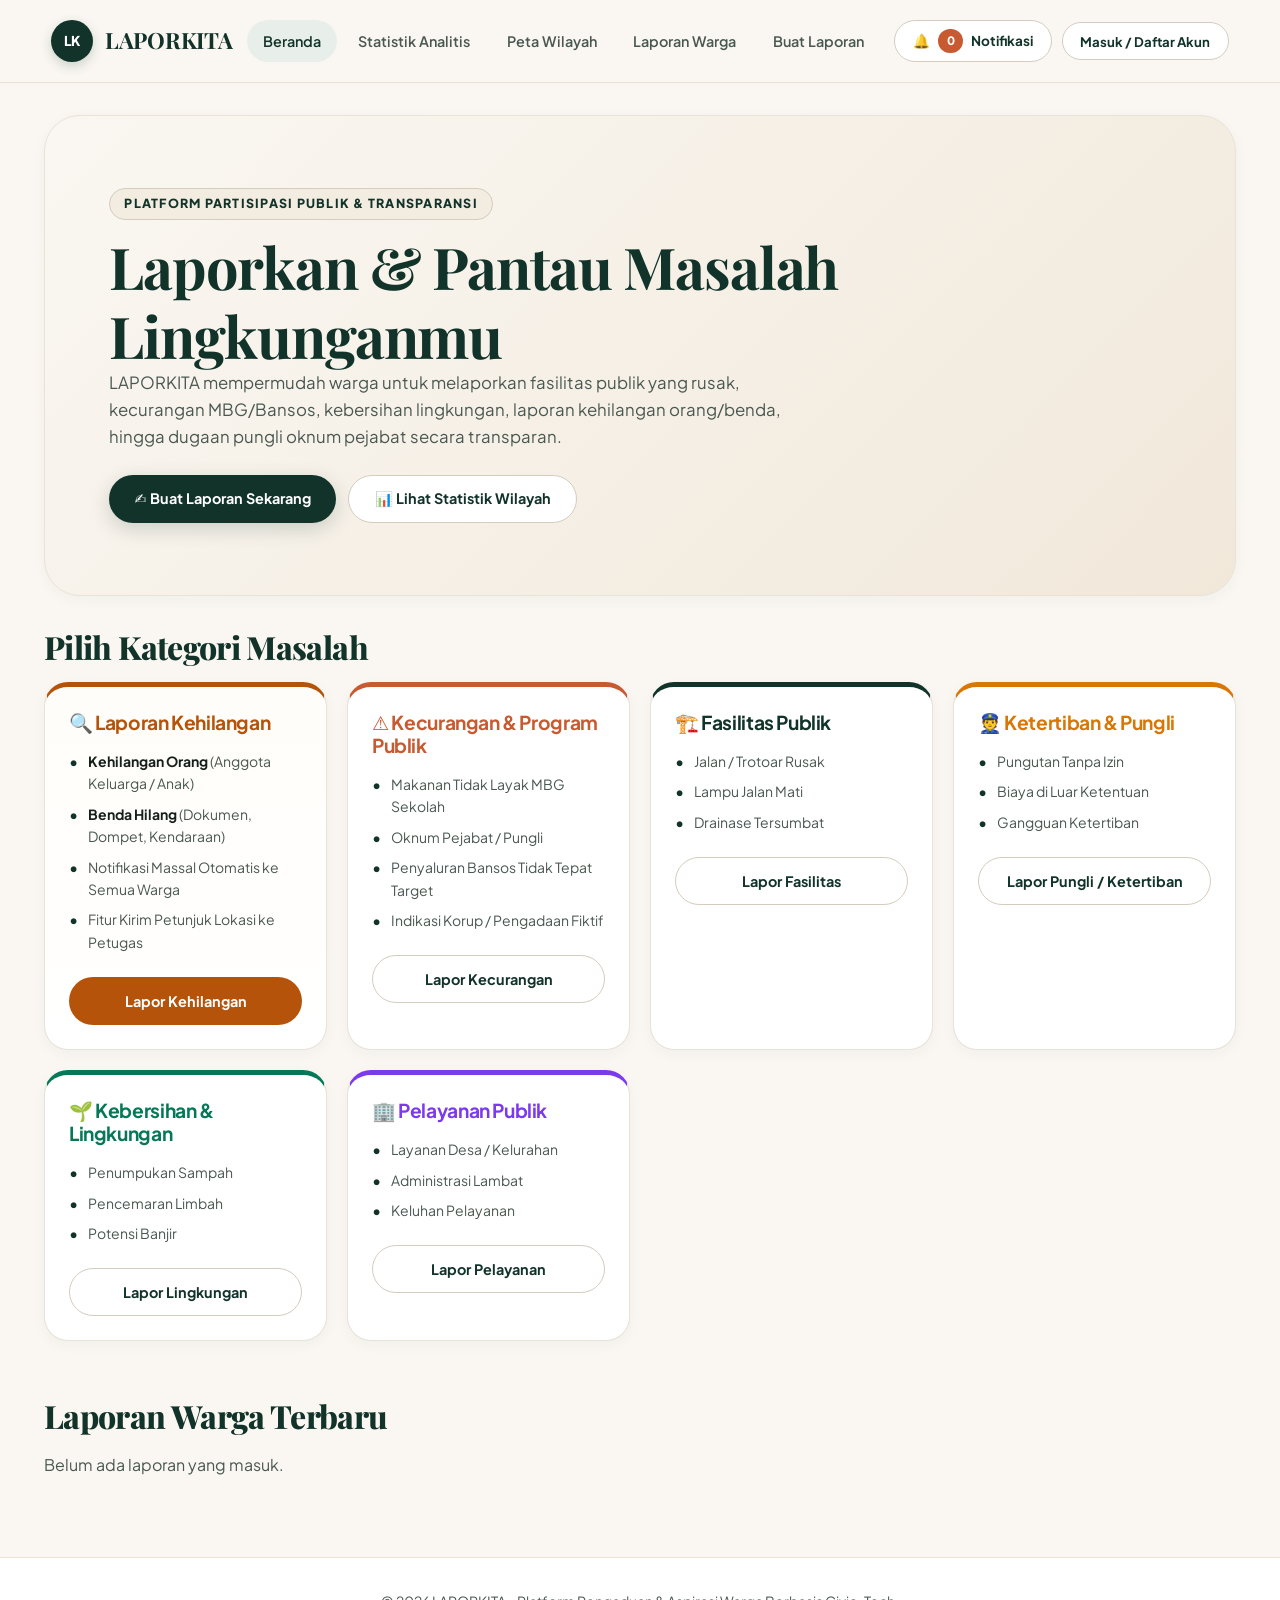
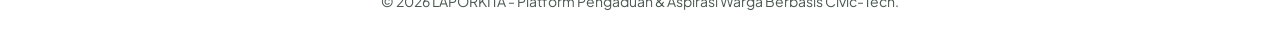
==== commit c5a2e658: "Update print statement from 'Hello' to 'Goodbye'" ====
--- a/index.html
+++ b/index.html
@@ -5,42 +5,55 @@
     <meta name="viewport" content="width=device-width, initial-scale=1.0">
     <title>LAPORKITA - Platform Pengaduan & Dashboard Petugas</title>
     
+    <!-- Google Fonts: Plus Jakarta Sans & Playfair Display untuk sentuhan khas Perfect Day -->
+    <link rel="preconnect" href="https://fonts.googleapis.com">
+    <link rel="preconnect" href="https://fonts.gstatic.com" crossorigin>
+    <link href="https://fonts.googleapis.com/css2?family=Playfair+Display:ital,wght@0,600;0,700;1,400&family=Plus+Jakarta+Sans:wght@400;500;600;700;800&display=swap" rel="stylesheet">
+
     <style>
         :root {
-            /* Palette Terinspirasi oleh PerfectDay.com (Organic Warm & Sustainable Greens) */
-            --color-primary: #193e30;
-            --color-primary-dark: #0f2920;
-            --color-primary-light: #e6ede9;
-            --color-accent-teal: #059669;
-            --color-accent-teal-bg: #d1fae5;
-            --color-accent-coral: #d95338;
-            --color-accent-coral-bg: #fde8e4;
-            --color-accent-amber: #d97706;
-            --color-accent-amber-bg: #fef3c7;
-            --color-background: #faf7f2; /* Color Background Utama Khas PerfectDay */
-            --color-surface: #ffffff;
-            --color-surface-soft: #f4efe6;
-            --color-text: #1a231f;
-            --color-text-secondary: #3b4841;
-            --color-text-muted: #6b7a72;
-            --color-border: #e6dfd3;
-            --color-border-strong: #d4caba;
-            --color-success: #10b981;
-            --color-success-bg: #d1fae5;
-            --color-warning: #f59e0b;
-            --color-warning-bg: #fef3c7;
-            --color-danger: #ef4444;
-            --color-danger-bg: #fee2e2;
-            --color-white: #ffffff;
-
-            --shadow-sm: 0 4px 12px rgba(25, 62, 48, 0.04);
-            --shadow-md: 0 12px 28px -4px rgba(25, 62, 48, 0.08);
-            --shadow-lg: 0 24px 38px -6px rgba(15, 41, 32, 0.12);
-
-            --radius-sm: 8px;
-            --radius-md: 14px;
-            --radius-lg: 20px;
-            --radius-xl: 28px;
+            /* Palette Utama Khas PerfectDay.com (Organic Warm, Off-White, Deep Forest Green) */
+            --color-background: #FAF7F2;
+            --color-surface: #FFFFFF;
+            --color-surface-soft: #F3ECE1;
+            --color-surface-tint: #EBE3D5;
+            
+            --color-primary: #12332A;       /* Deep Organic Forest Green */
+            --color-primary-dark: #0A1E18;
+            --color-primary-light: #E8EFEA;
+            --color-primary-hover: #1D4B3E;
+
+            --color-accent-teal: #047857;
+            --color-accent-teal-bg: #E6F4EE;
+            --color-accent-coral: #C85A32;    /* Warm Earth Coral */
+            --color-accent-coral-bg: #FBECE7;
+            --color-accent-amber: #B45309;    /* Earth Amber */
+            --color-accent-amber-bg: #FEF3C7;
+
+            --color-text: #16201B;
+            --color-text-secondary: #4A5851;
+            --color-text-muted: #73847B;
+
+            --color-border: #E8E2D7;
+            --color-border-strong: #D5CCC0;
+
+            --color-success: #059669;
+            --color-success-bg: #D1FAE5;
+            --color-warning: #D97706;
+            --color-warning-bg: #FEF3C7;
+            --color-danger: #DC2626;
+            --color-danger-bg: #FEE2E2;
+            --color-white: #FFFFFF;
+
+            --shadow-sm: 0 4px 14px rgba(18, 51, 42, 0.04);
+            --shadow-md: 0 12px 30px -4px rgba(18, 51, 42, 0.08);
+            --shadow-lg: 0 24px 48px -8px rgba(10, 30, 24, 0.14);
+
+            --radius-sm: 10px;
+            --radius-md: 16px;
+            --radius-lg: 24px;
+            --radius-xl: 36px;
+            --radius-pill: 999px;
 
             --container-width: 1240px;
             --space-2: 0.5rem;
@@ -50,7 +63,7 @@
             --space-6: 1.5rem;
             --space-8: 2rem;
             --space-12: 3rem;
-            --transition-fast: 180ms cubic-bezier(0.4, 0, 0.2, 1);
+            --transition-smooth: 240ms cubic-bezier(0.16, 1, 0.3, 1);
         }
 
         *, *::before, *::after { box-sizing: border-box; }
@@ -65,11 +78,11 @@
         body {
             min-width: 320px;
             background: var(--color-background);
-            background-image: radial-gradient(circle at 10% 20%, #fffdfa 0%, #faf7f2 90%);
             color: var(--color-text);
-            font-family: Inter, ui-sans-serif, system-ui, -apple-system, sans-serif;
+            font-family: 'Plus Jakarta Sans', system-ui, -apple-system, sans-serif;
             font-size: 1rem;
             line-height: 1.6;
+            -webkit-font-smoothing: antialiased;
         }
 
         body.modal-open { overflow: hidden !important; }
@@ -80,194 +93,262 @@
             padding: var(--space-8) var(--space-6);
         }
 
-        .page { animation: fadeIn 220ms ease-in-out; }
+        .page { animation: fadeIn 300ms cubic-bezier(0.16, 1, 0.3, 1); }
         @keyframes fadeIn {
-            from { opacity: 0; transform: translateY(8px); }
+            from { opacity: 0; transform: translateY(12px); }
             to { opacity: 1; transform: translateY(0); }
         }
 
         .page-header { margin-bottom: var(--space-8); }
-        .page-header p { max-width: 720px; }
-        strong { font-weight: 700; }
-
-        h1, h2, h3, h4 { color: var(--color-text); font-weight: 800; line-height: 1.25; }
-        h1 { font-size: clamp(2.2rem, 4vw, 3.4rem); letter-spacing: -0.03em; }
-        h2 { font-size: clamp(1.4rem, 2vw, 1.9rem); margin-bottom: var(--space-4); }
-        h3 { font-size: 1.15rem; }
+        .page-header p { max-width: 720px; color: var(--color-text-secondary); font-size: 1.05rem; }
+        strong { font-weight: 700; color: var(--color-text); }
+
+        h1, h2, h3, h4 { 
+            color: var(--color-primary); 
+            font-weight: 800; 
+            line-height: 1.2; 
+            letter-spacing: -0.02em;
+        }
+        h1 { 
+            font-family: 'Playfair Display', Georgia, serif; 
+            font-size: clamp(2.4rem, 4.5vw, 3.8rem); 
+            font-weight: 700;
+        }
+        h2 { 
+            font-family: 'Playfair Display', Georgia, serif;
+            font-size: clamp(1.6rem, 2.5vw, 2.2rem); 
+            margin-bottom: var(--space-4); 
+        }
+        h3 { font-size: 1.2rem; font-weight: 700; }
         p { color: var(--color-text-secondary); }
 
         .platform-label {
-            margin-bottom: var(--space-2);
+            display: inline-block;
+            margin-bottom: var(--space-3);
+            padding: 0.3rem 0.9rem;
+            background: var(--color-surface-soft);
             color: var(--color-primary);
-            font-size: 0.85rem;
+            border: 1px solid var(--color-border-strong);
+            border-radius: var(--radius-pill);
+            font-size: 0.78rem;
             font-weight: 800;
             text-transform: uppercase;
-            letter-spacing: 0.08em;
-        }
-
-        /* HEADER & NAVIGATION */
-        .brand a { display: inline-flex; align-items: center; gap: var(--space-3); font-size: 1.25rem; font-weight: 900; color: var(--color-primary); }
+            letter-spacing: 0.1em;
+        }
+
+        /* HEADER & NAVIGATION (PERFECT DAY STYLE) */
+        .brand a { 
+            display: inline-flex; 
+            align-items: center; 
+            gap: var(--space-3); 
+            font-family: 'Playfair Display', Georgia, serif;
+            font-size: 1.4rem; 
+            font-weight: 700; 
+            color: var(--color-primary); 
+            letter-spacing: -0.01em;
+        }
         .logo-placeholder {
-            display: inline-grid; width: 2.5rem; height: 2.5rem; place-items: center;
-            border-radius: var(--radius-md);
-            background: linear-gradient(135deg, var(--color-primary), var(--color-accent-teal)); 
-            color: var(--color-white); font-size: 0.9rem; font-weight: 900;
-            box-shadow: 0 4px 14px rgba(25, 62, 48, 0.25);
+            display: inline-grid; 
+            width: 2.6rem; 
+            height: 2.6rem; 
+            place-items: center;
+            border-radius: var(--radius-pill);
+            background: var(--color-primary); 
+            color: var(--color-white); 
+            font-family: 'Plus Jakarta Sans', sans-serif;
+            font-size: 0.85rem; 
+            font-weight: 800;
+            box-shadow: 0 4px 12px rgba(18, 51, 42, 0.2);
         }
 
         #site-header {
             position: sticky; top: 0; z-index: 100;
             display: flex; justify-content: space-between; align-items: center;
-            min-height: 5rem; padding: 0 var(--space-6);
+            min-height: 5.2rem; padding: 0 clamp(1.5rem, 4vw, 3.5rem);
             border-bottom: 1px solid var(--color-border); 
-            background: rgba(250, 247, 242, 0.88);
-            backdrop-filter: blur(14px);
-            box-shadow: var(--shadow-sm);
-        }
-
-        #site-header nav ul { display: flex; align-items: center; gap: var(--space-2); }
+            background: rgba(250, 247, 242, 0.92);
+            backdrop-filter: blur(16px);
+        }
+
+        #site-header nav ul { display: flex; align-items: center; gap: 0.3rem; }
         #site-header nav a {
             display: inline-flex; align-items: center; min-height: 2.6rem; padding: 0 var(--space-4);
-            border-radius: var(--radius-md); color: var(--color-text-secondary); font-size: 0.9rem; font-weight: 600;
-            transition: all var(--transition-fast);
+            border-radius: var(--radius-pill); color: var(--color-text-secondary); font-size: 0.9rem; font-weight: 600;
+            transition: all var(--transition-smooth);
         }
         #site-header nav a:hover, #site-header nav a[aria-current="page"] {
-            background: var(--color-primary-light); color: var(--color-primary-dark);
-        }
-
-        /* BUTTONS COLORFUL & ELEGAN */
+            background: var(--color-primary-light); color: var(--color-primary);
+        }
+
+        /* BUTTONS ELEGANT PILL STYLES */
         .btn-primary, .btn-secondary, .btn-danger, .btn-warning {
-            display: inline-flex; align-items: center; justify-content: center; gap: 0.4rem;
-            min-height: 2.8rem; padding: 0.65rem 1.3rem;
-            border-radius: var(--radius-md); font-weight: 700; font-size: 0.9rem;
-            transition: all var(--transition-fast); cursor: pointer;
+            display: inline-flex; align-items: center; justify-content: center; gap: 0.5rem;
+            min-height: 3rem; padding: 0.7rem 1.6rem;
+            border-radius: var(--radius-pill); font-weight: 700; font-size: 0.9rem;
+            transition: all var(--transition-smooth); cursor: pointer;
         }
         .btn-primary { 
-            background: linear-gradient(135deg, var(--color-primary), #2d5a49); 
+            background: var(--color-primary); 
             color: var(--color-white); border: none; 
-            box-shadow: 0 6px 18px rgba(25, 62, 48, 0.2);
-        }
-        .btn-primary:hover { transform: translateY(-2px); box-shadow: 0 8px 22px rgba(25, 62, 48, 0.3); }
-        .btn-secondary { background: var(--color-surface); color: var(--color-text); border: 1.5px solid var(--color-border-strong); }
-        .btn-secondary:hover { background: var(--color-surface-soft); border-color: var(--color-primary); color: var(--color-primary); }
+            box-shadow: 0 6px 20px rgba(18, 51, 42, 0.18);
+        }
+        .btn-primary:hover { 
+            background: var(--color-primary-hover);
+            transform: translateY(-2px); 
+            box-shadow: 0 10px 24px rgba(18, 51, 42, 0.25); 
+        }
+        .btn-secondary { 
+            background: var(--color-surface); 
+            color: var(--color-primary); 
+            border: 1.5px solid var(--color-border-strong); 
+        }
+        .btn-secondary:hover { 
+            background: var(--color-surface-soft); 
+            border-color: var(--color-primary); 
+            color: var(--color-primary); 
+        }
         .btn-danger { background: var(--color-danger); color: var(--color-white); border: none; }
-        .btn-danger:hover { transform: translateY(-1px); background: #dc2626; }
+        .btn-danger:hover { transform: translateY(-1px); background: #b91c1c; }
         .btn-warning { background: var(--color-accent-amber); color: var(--color-white); border: none; }
-        .btn-warning:hover { background: #b45309; }
-        .btn-sm { min-height: 2.2rem; padding: 0.4rem 0.9rem; font-size: 0.825rem; }
+        .btn-warning:hover { background: #92400e; }
+        .btn-sm { min-height: 2.4rem; padding: 0.4rem 1.1rem; font-size: 0.825rem; }
 
         /* NOTIFICATION BELL BUTTON */
         .notif-bell-btn {
-            position: relative; background: var(--color-surface); border: 1.5px solid var(--color-border);
-            padding: 0.5rem 0.9rem; border-radius: var(--radius-md); font-weight: 700; font-size: 0.85rem;
-            display: inline-flex; align-items: center; gap: 0.4rem; color: var(--color-text); transition: all var(--transition-fast);
-        }
-        .notif-bell-btn:hover { border-color: var(--color-primary); color: var(--color-primary); }
+            position: relative; background: var(--color-surface); border: 1.5px solid var(--color-border-strong);
+            padding: 0.5rem 1.1rem; border-radius: var(--radius-pill); font-weight: 700; font-size: 0.85rem;
+            display: inline-flex; align-items: center; gap: 0.5rem; color: var(--color-primary); 
+            transition: all var(--transition-smooth);
+        }
+        .notif-bell-btn:hover { border-color: var(--color-primary); background: var(--color-surface-soft); }
         .notif-badge {
             background: var(--color-accent-coral); color: white; border-radius: 999px;
-            padding: 0.1rem 0.45rem; font-size: 0.75rem; font-weight: 900;
-        }
-
-        /* HERO & CARDS COLORFUL */
+            padding: 0.15rem 0.55rem; font-size: 0.725rem; font-weight: 800;
+        }
+
+        /* HERO & CARDS PERFECT DAY STYLE */
         #beranda > .page-header {
-            padding: clamp(2.8rem, 5vw, 4.2rem) clamp(1.8rem, 4vw, 3.8rem);
+            padding: clamp(3rem, 6vw, 4.5rem) clamp(2rem, 5vw, 4rem);
             border-radius: var(--radius-xl);
-            background: linear-gradient(135deg, #ffffff 0%, #f4efe6 100%);
+            background: linear-gradient(135deg, #FAF7F2 0%, #F1E8DA 100%);
             border: 1.5px solid var(--color-border);
-            box-shadow: var(--shadow-md);
+            box-shadow: var(--shadow-sm);
         }
         .hero-actions { display: flex; flex-wrap: wrap; gap: var(--space-3); margin-top: var(--space-6); }
 
-        .report-category-list { display: grid; grid-template-columns: repeat(auto-fit, minmax(230px, 1fr)); gap: var(--space-5); }
+        .report-category-list { display: grid; grid-template-columns: repeat(auto-fit, minmax(240px, 1fr)); gap: var(--space-5); }
         .report-category {
             display: flex; flex-direction: column; padding: var(--space-6);
             border-radius: var(--radius-lg);
             background: var(--color-surface); 
             border: 1px solid var(--color-border);
             box-shadow: var(--shadow-sm);
-            transition: transform var(--transition-fast), box-shadow var(--transition-fast);
-        }
-        .report-category:hover { transform: translateY(-5px); box-shadow: var(--shadow-md); }
+            transition: transform var(--transition-smooth), box-shadow var(--transition-smooth);
+        }
+        .report-category:hover { transform: translateY(-6px); box-shadow: var(--shadow-md); border-color: var(--color-border-strong); }
         
-        .card-kecurangan { border-top: 6px solid var(--color-accent-coral); }
-        .card-fasilitas { border-top: 6px solid var(--color-primary); }
-        .card-pungli { border-top: 6px solid var(--color-warning); }
-        .card-kebersihan { border-top: 6px solid var(--color-accent-teal); }
-        .card-pelayanan { border-top: 6px solid #8b5cf6; }
-        .card-kehilangan { border-top: 6px solid #d97706; background: linear-gradient(180deg, #fffdfa 0%, #ffffff 100%); }
+        .card-kecurangan { border-top: 5px solid var(--color-accent-coral); }
+        .card-fasilitas { border-top: 5px solid var(--color-primary); }
+        .card-pungli { border-top: 5px solid var(--color-warning); }
+        .card-kebersihan { border-top: 5px solid var(--color-accent-teal); }
+        .card-pelayanan { border-top: 5px solid #7c3aed; }
+        .card-kehilangan { border-top: 5px solid var(--color-accent-amber); background: linear-gradient(180deg, #FFFDF9 0%, #FFFFFF 100%); }
 
         .report-category ul { display: grid; gap: var(--space-2); margin: var(--space-4) 0 var(--space-6); }
-        .report-category li { position: relative; padding-left: 1rem; color: var(--color-text-secondary); font-size: 0.875rem; }
+        .report-category li { position: relative; padding-left: 1.2rem; color: var(--color-text-secondary); font-size: 0.875rem; }
         .report-category li::before { content: "•"; position: absolute; left: 0; color: var(--color-primary); font-weight: bold; }
 
         /* STATS & PROGRESS BARS */
         .statistics-summary { display: grid; grid-template-columns: repeat(auto-fit, minmax(180px, 1fr)); gap: var(--space-4); }
         .statistics-summary article { 
-            padding: var(--space-5); border-radius: var(--radius-lg); 
+            padding: var(--space-6); border-radius: var(--radius-lg); 
             background: var(--color-surface); border: 1px solid var(--color-border);
             box-shadow: var(--shadow-sm); text-align: center;
         }
-        .statistics-summary data { display: block; margin-top: var(--space-2); font-size: 2.2rem; font-weight: 900; color: var(--color-primary); }
-
-        .stat-card-box { padding: var(--space-6); border: 1px solid var(--color-border); border-radius: var(--radius-lg); background: var(--color-surface); margin-bottom: 1.5rem; box-shadow: var(--shadow-sm); }
-        .progress-bar-bg { width: 100%; height: 12px; background: var(--color-surface-soft); border-radius: 999px; overflow: hidden; margin: 0.5rem 0 1.2rem; }
+        .statistics-summary data { 
+            display: block; margin-top: var(--space-2); 
+            font-family: 'Playfair Display', Georgia, serif;
+            font-size: 2.6rem; font-weight: 700; color: var(--color-primary); 
+        }
+
+        .stat-card-box { 
+            padding: var(--space-6); border: 1px solid var(--color-border); 
+            border-radius: var(--radius-lg); background: var(--color-surface); 
+            margin-bottom: 1.5rem; box-shadow: var(--shadow-sm); 
+        }
+        .progress-bar-bg { width: 100%; height: 10px; background: var(--color-surface-soft); border-radius: 999px; overflow: hidden; margin: 0.5rem 0 1.2rem; }
         .progress-bar-fill { height: 100%; background: var(--color-primary); width: 0%; transition: width 0.4s ease; }
 
-        /* FORMS & INPUTS */
-        fieldset { margin-bottom: var(--space-6); padding: var(--space-6); border: 1px solid var(--color-border); border-radius: var(--radius-lg); background: var(--color-surface); box-shadow: var(--shadow-sm); }
-        legend { padding-inline: var(--space-3); font-weight: 800; color: var(--color-primary); }
+        /* FORMS & INPUTS ORGANIC */
+        fieldset { 
+            margin-bottom: var(--space-6); padding: var(--space-6); 
+            border: 1px solid var(--color-border); border-radius: var(--radius-lg); 
+            background: var(--color-surface); box-shadow: var(--shadow-sm); 
+        }
+        legend { 
+            padding-inline: var(--space-3); 
+            font-family: 'Playfair Display', Georgia, serif;
+            font-size: 1.15rem; font-weight: 700; color: var(--color-primary); 
+        }
         
         .form-grid { display: grid; grid-template-columns: repeat(auto-fit, minmax(240px, 1fr)); gap: var(--space-4); }
         .form-field { display: flex; flex-direction: column; gap: 0.4rem; margin-bottom: var(--space-4); }
         label { font-weight: 600; font-size: 0.875rem; color: var(--color-text); }
         input, select, textarea {
             width: 100%; border: 1.5px solid var(--color-border-strong); background: var(--color-surface);
-            color: var(--color-text); padding: 0.75rem 0.95rem; border-radius: var(--radius-md); outline: none;
-            transition: border-color var(--transition-fast), box-shadow var(--transition-fast);
-        }
-        textarea { min-height: 7rem; resize: vertical; }
-        input:focus, select:focus, textarea:focus { border-color: var(--color-primary); box-shadow: 0 0 0 4px rgba(25, 62, 48, 0.12); }
+            color: var(--color-text); padding: 0.8rem 1.05rem; border-radius: var(--radius-md); outline: none;
+            transition: border-color var(--transition-smooth), box-shadow var(--transition-smooth);
+        }
+        textarea { min-height: 7.5rem; resize: vertical; }
+        input:focus, select:focus, textarea:focus { border-color: var(--color-primary); box-shadow: 0 0 0 4px rgba(18, 51, 42, 0.08); }
 
         .radio-group, .checkbox-group { display: flex; gap: 0.8rem; flex-wrap: wrap; margin-top: 0.2rem; }
         .radio-label, .checkbox-label { 
             display: flex; align-items: center; gap: 0.5rem; font-size: 0.875rem; font-weight: 600; 
-            cursor: pointer; background: var(--color-surface-soft); padding: 0.5rem 0.9rem; 
-            border-radius: var(--radius-md); border: 1px solid var(--color-border); 
-        }
+            cursor: pointer; background: var(--color-surface-soft); padding: 0.6rem 1rem; 
+            border-radius: var(--radius-pill); border: 1px solid var(--color-border); 
+            transition: all var(--transition-smooth);
+        }
+        .radio-label:hover, .checkbox-label:hover { border-color: var(--color-primary); }
         .radio-label input, .checkbox-label input { width: auto; margin: 0; accent-color: var(--color-primary); }
 
         /* LIST & BADGES */
         .latest-report-list { display: grid; gap: var(--space-4); }
-        .report-card { padding: var(--space-6); border: 1px solid var(--color-border); border-radius: var(--radius-lg); background: var(--color-surface); box-shadow: var(--shadow-sm); transition: all var(--transition-fast); }
-        .report-card:hover { border-color: var(--color-border-strong); }
-        .status { display: inline-flex; padding: 0.25rem 0.75rem; border-radius: 999px; font-size: 0.75rem; font-weight: 800; }
-        .status-reported { background: var(--color-warning-bg); color: #b45309; }
-        .status-process { background: #e0f2fe; color: #0369a1; }
+        .report-card { 
+            padding: var(--space-6); border: 1px solid var(--color-border); 
+            border-radius: var(--radius-lg); background: var(--color-surface); 
+            box-shadow: var(--shadow-sm); transition: all var(--transition-smooth); 
+        }
+        .report-card:hover { border-color: var(--color-border-strong); box-shadow: var(--shadow-md); }
+        
+        .status { display: inline-flex; padding: 0.3rem 0.85rem; border-radius: var(--radius-pill); font-size: 0.75rem; font-weight: 800; letter-spacing: 0.03em; }
+        .status-reported { background: var(--color-warning-bg); color: var(--color-accent-amber); }
+        .status-process { background: #E0F2FE; color: #0369A1; }
         .status-completed { background: var(--color-success-bg); color: var(--color-success); }
         
-        .badge-urgency { padding: 0.25rem 0.6rem; border-radius: 6px; font-size: 0.75rem; font-weight: 800; }
-        .urgency-Biasa { background: #f1f5f9; color: #475569; }
-        .urgency-Penting { background: var(--color-warning-bg); color: #b45309; }
+        .badge-urgency { padding: 0.3rem 0.75rem; border-radius: var(--radius-pill); font-size: 0.75rem; font-weight: 800; }
+        .urgency-Biasa { background: var(--color-surface-soft); color: var(--color-text-secondary); }
+        .urgency-Penting { background: var(--color-warning-bg); color: var(--color-accent-amber); }
         .urgency-Darurat { background: var(--color-danger-bg); color: var(--color-danger); }
-        .preview-img { max-height: 200px; width: 100%; border-radius: var(--radius-md); margin-top: 0.8rem; display: none; border: 1px solid var(--color-border); object-fit: cover; }
+        .preview-img { max-height: 220px; width: 100%; border-radius: var(--radius-md); margin-top: 0.8rem; display: none; border: 1px solid var(--color-border); object-fit: cover; }
 
         /* NOTIF & PETUNJUK BADGES */
-        .badge-kehilangan { background: #fef3c7; color: #92400e; border: 1px solid #fde68a; font-weight: 800; }
-        .clues-box { margin-top: 1rem; padding: 1rem; background: #fffdfa; border: 1.5px dashed #f59e0b; border-radius: var(--radius-md); }
-        .clue-item { padding: 0.6rem; background: var(--color-surface); border: 1px solid var(--color-border); border-radius: var(--radius-sm); margin-top: 0.5rem; }
+        .badge-kehilangan { background: var(--color-accent-amber-bg); color: var(--color-accent-amber); border: 1px solid #FDE68A; font-weight: 800; }
+        .clues-box { margin-top: 1rem; padding: 1.2rem; background: var(--color-background); border: 1.5px dashed var(--color-border-strong); border-radius: var(--radius-md); }
+        .clue-item { padding: 0.8rem 1rem; background: var(--color-surface); border: 1px solid var(--color-border); border-radius: var(--radius-md); margin-top: 0.5rem; }
 
         /* MODAL AUTH & GENERAL MODALS */
         .modal { 
             position: fixed; inset: 0; z-index: 1000; 
             display: none; align-items: center; justify-content: center; 
-            background: rgba(15, 23, 19, 0.65); backdrop-filter: blur(6px); 
+            background: rgba(10, 30, 24, 0.65); backdrop-filter: blur(8px); 
             padding: 1.5rem 1rem; 
             overflow-y: auto; 
         }
 
         .modal-content { 
             position: relative; background: var(--color-surface); 
-            padding: var(--space-6); border-radius: var(--radius-xl); 
+            padding: var(--space-8); border-radius: var(--radius-xl); 
             max-width: 520px; width: 100%; box-shadow: var(--shadow-lg); 
             max-height: 90vh; 
             overflow-y: auto;
@@ -275,12 +356,16 @@
             border: 1px solid var(--color-border);
         }
 
-        .auth-tabs { display: flex; border-bottom: 2px solid var(--color-border); margin-bottom: var(--space-5); gap: 0.2rem; }
-        .auth-tab-btn { flex: 1; padding: var(--space-3); border: none; background: none; font-weight: 700; font-size: 0.85rem; color: var(--color-text-muted); cursor: pointer; }
+        .auth-tabs { display: flex; border-bottom: 2px solid var(--color-border); margin-bottom: var(--space-6); gap: 0.3rem; }
+        .auth-tab-btn { flex: 1; padding: var(--space-3); border: none; background: none; font-weight: 700; font-size: 0.85rem; color: var(--color-text-muted); cursor: pointer; transition: all var(--transition-smooth); }
         .auth-tab-btn.active { border-bottom: 3px solid var(--color-primary); color: var(--color-primary); }
         .auth-tab-btn.officer-tab.active { border-bottom: 3px solid var(--color-danger); color: var(--color-danger); }
 
-        footer.site-footer { text-align: center; padding: var(--space-8) var(--space-6); border-top: 1px solid var(--color-border); margin-top: var(--space-12); background: var(--color-surface); color: var(--color-text-muted); font-size: 0.875rem; }
+        footer.site-footer { 
+            text-align: center; padding: var(--space-8) var(--space-6); 
+            border-top: 1px solid var(--color-border); margin-top: var(--space-12); 
+            background: var(--color-surface); color: var(--color-text-muted); font-size: 0.875rem; 
+        }
     </style>
 </head>
 
@@ -323,20 +408,20 @@
     <main id="main-content">
 
         <!-- BANNER NOTIFIKASI POP-UP MASSAL KEHILANGAN -->
-        <div id="missing-alert-banner" style="display:none; background: linear-gradient(135deg, #f59e0b, #d97706); color: white; padding: 1rem 1.5rem; border-radius: var(--radius-lg); margin-bottom: 1.5rem; box-shadow: var(--shadow-md);">
+        <div id="missing-alert-banner" style="display:none; background: var(--color-accent-amber-bg); border: 1.5px solid #FDE68A; color: var(--color-accent-amber); padding: 1.2rem 1.6rem; border-radius: var(--radius-lg); margin-bottom: 2rem; box-shadow: var(--shadow-sm);">
             <div style="display: flex; justify-content: space-between; align-items: center; flex-wrap: wrap; gap: 0.8rem;">
                 <div>
-                    <strong>🚨 BANTUAN DARURAT WARGA DIBUTUHKAN!</strong>
-                    <p style="color: white; margin: 0; font-size: 0.9rem;" id="banner-text">Ada laporan kehilangan orang/benda baru! Klik untuk melihat & kirim petunjuk bantuan.</p>
-                </div>
-                <button type="button" id="btn-view-missing-alert" class="btn-secondary btn-sm" style="background: white; color: #b45309; border: none;">💡 Lihat & Kirim Petunjuk</button>
+                    <strong style="color: var(--color-accent-amber);">🚨 BANTUAN DARURAT WARGA DIBUTUHKAN!</strong>
+                    <p style="color: var(--color-text-secondary); margin: 0; font-size: 0.9rem;" id="banner-text">Ada laporan kehilangan orang/benda baru! Klik untuk melihat & kirim petunjuk bantuan.</p>
+                </div>
+                <button type="button" id="btn-view-missing-alert" class="btn-warning btn-sm">💡 Lihat & Kirim Petunjuk</button>
             </div>
         </div>
 
         <!-- 01. BERANDA -->
         <section id="beranda" class="page">
             <header class="page-header">
-                <p class="platform-label">Platform Partisipasi Publik & Transparansi</p>
+                <span class="platform-label">Platform Partisipasi Publik & Transparansi</span>
                 <h1>Laporkan & Pantau Masalah Lingkunganmu</h1>
                 <p>LAPORKITA mempermudah warga untuk melaporkan fasilitas publik yang rusak, kecurangan MBG/Bansos, kebersihan lingkungan, laporan kehilangan orang/benda, hingga dugaan pungli oknum pejabat secara transparan.</p>
 
@@ -351,7 +436,7 @@
                 <div class="report-category-list">
 
                     <article class="report-category card-kehilangan">
-                        <h3 style="color: #d97706;">🔍 Laporan Kehilangan</h3>
+                        <h3 style="color: var(--color-accent-amber);">🔍 Laporan Kehilangan</h3>
                         <ul>
                             <li><strong>Kehilangan Orang</strong> (Anggota Keluarga / Anak)</li>
                             <li><strong>Benda Hilang</strong> (Dokumen, Dompet, Kendaraan)</li>
@@ -383,7 +468,7 @@
                     </article>
 
                     <article class="report-category card-pungli">
-                        <h3 style="color: #d97706;">👮 Ketertiban & Pungli</h3>
+                        <h3 style="color: var(--color-warning);">👮 Ketertiban & Pungli</h3>
                         <ul>
                             <li>Pungutan Tanpa Izin</li>
                             <li>Biaya di Luar Ketentuan</li>
@@ -403,7 +488,7 @@
                     </article>
 
                     <article class="report-category card-pelayanan">
-                        <h3 style="color: #8b5cf6;">🏢 Pelayanan Publik</h3>
+                        <h3 style="color: #7c3aed;">🏢 Pelayanan Publik</h3>
                         <ul>
                             <li>Layanan Desa / Kelurahan</li>
                             <li>Administrasi Lambat</li>
@@ -414,7 +499,7 @@
                 </div>
             </section>
 
-            <section style="margin-top: 3rem;">
+            <section style="margin-top: 3.5rem;">
                 <h2>Laporan Warga Terbaru</h2>
                 <div class="latest-report-list" id="home-report-list">Loading...</div>
             </section>
@@ -440,8 +525,8 @@
                     <h3>Sebaran Berdasarkan Kategori</h3>
                     <p><small>Persentase pengaduan warga per jenis masalah</small></p>
                     <div style="margin-top: 1rem;">
-                        <div><strong style="color:#d97706;">Laporan Kehilangan</strong> (<span id="count-cat-kehilangan">0</span>)</div>
-                        <div class="progress-bar-bg"><div id="bar-cat-kehilangan" class="progress-bar-fill" style="background: #d97706;"></div></div>
+                        <div><strong style="color:var(--color-accent-amber);">Laporan Kehilangan</strong> (<span id="count-cat-kehilangan">0</span>)</div>
+                        <div class="progress-bar-bg"><div id="bar-cat-kehilangan" class="progress-bar-fill" style="background: var(--color-accent-amber);"></div></div>
 
                         <div><strong style="color:var(--color-accent-coral);">Kecurangan & Program Publik</strong> (<span id="count-cat-kecurangan">0</span>)</div>
                         <div class="progress-bar-bg"><div id="bar-cat-kecurangan" class="progress-bar-fill" style="background: var(--color-accent-coral);"></div></div>
@@ -455,8 +540,8 @@
                         <div><strong style="color:var(--color-accent-teal);">Kebersihan & Lingkungan</strong> (<span id="count-cat-lingkungan">0</span>)</div>
                         <div class="progress-bar-bg"><div id="bar-cat-lingkungan" class="progress-bar-fill" style="background: var(--color-accent-teal);"></div></div>
 
-                        <div><strong style="color:#8b5cf6;">Pelayanan Publik</strong> (<span id="count-cat-pelayanan">0</span>)</div>
-                        <div class="progress-bar-bg"><div id="bar-cat-pelayanan" class="progress-bar-fill" style="background: #8b5cf6;"></div></div>
+                        <div><strong style="color:#7c3aed;">Pelayanan Publik</strong> (<span id="count-cat-pelayanan">0</span>)</div>
+                        <div class="progress-bar-bg"><div id="bar-cat-pelayanan" class="progress-bar-fill" style="background: #7c3aed;"></div></div>
                     </div>
                 </div>
 
@@ -483,7 +568,7 @@
                 <h1>Peta Sebaran Laporan Wilayah</h1>
                 <p>Visualisasi lokasi permasalahan fasilitas dan lingkungan yang dilaporkan warga.</p>
             </header>
-            <div style="min-height: 360px; border: 2px dashed var(--color-border-strong); border-radius: var(--radius-xl); display: grid; place-items: center; background: var(--color-surface);">
+            <div style="min-height: 380px; border: 2px dashed var(--color-border-strong); border-radius: var(--radius-xl); display: grid; place-items: center; background: var(--color-surface);">
                 <div style="text-align: center;">
                     <p style="font-size: 1.3rem; font-weight: 800; color:var(--color-primary);">🗺️ Container Peta Sebaran Wilayah</p>
                     <small style="color:var(--color-text-muted);">Siap diintegrasikan dengan LeafletJS / Google Maps API</small>
@@ -627,14 +712,14 @@
         <!-- 07. DASBOR PETUGAS -->
         <section id="dasbor-petugas" class="page" style="display: none;">
             <header class="page-header">
-                <p class="platform-label" style="color:var(--color-danger);">Akses Petugas & Otentikasi Terverifikasi</p>
+                <span class="platform-label" style="color:var(--color-danger); border-color:var(--color-danger-bg); background:var(--color-danger-bg);">Akses Petugas Terverifikasi</span>
                 <h1>Panel Kontrol Penegak & Petugas Wilayah</h1>
                 <p>Kelola, tindak lanjuti, perbarui status pengaduan, dan pantau petunjuk pencarian dari warga secara terpusat.</p>
             </header>
 
             <!-- CONTAINER KHUSUS PETUNJUK MASUK DARI WARGA -->
-            <section style="margin-bottom: 2.5rem; background: #fffdfa; padding: 1.5rem; border-radius: var(--radius-lg); border: 2px solid #f59e0b; box-shadow: var(--shadow-sm);">
-                <h3 style="color:#b45309; display:flex; align-items:center; gap:0.5rem; margin-bottom:0.5rem;">
+            <section style="margin-bottom: 2.5rem; background: var(--color-surface); padding: 1.8rem; border-radius: var(--radius-lg); border: 1.5px solid #FDE68A; box-shadow: var(--shadow-sm);">
+                <h3 style="color:var(--color-accent-amber); display:flex; align-items:center; gap:0.5rem; margin-bottom:0.5rem;">
                     💡 Petunjuk Pencarian Kehilangan Masuk Dari Warga
                 </h3>
                 <p style="font-size:0.875rem; color:var(--color-text-muted); margin-bottom:1rem;">Daftar petunjuk & kontribusi masyarakat untuk kasus kehilangan orang/benda yang dikirim langsung ke petugas.</p>
@@ -735,7 +820,7 @@
     <!-- MODAL POPUP UNTUK KIRIM PETUNJUK LOKASI (FITUR PENCARIAN KEHILANGAN) -->
     <div id="clue-modal" class="modal">
         <div class="modal-content">
-            <h2 style="color: #b45309;">💡 Kirim Petunjuk Pencarian</h2>
+            <h2 style="color: var(--color-accent-amber);">💡 Kirim Petunjuk Pencarian</h2>
             <p style="font-size: 0.85rem; color: var(--color-text-muted); margin-bottom: 1rem;">
                 Bantu petugas & pelapor menemukan kasus ini. Informasi Anda akan diteruskan langsung ke Petugas Wilayah.
             </p>
@@ -794,12 +879,10 @@
         (() => {
             'use strict';
             
-            // ENDPOINT BASE URL MOCKAPI ANDA (SUDAH DIPASANG PRESISI)
             const API_BASE_URL = 'https://6a8e9a1aa12b7de8cc0ec0ef.mockapi.io/laporkita/api';
             const SESSION_KEY = 'laporkita_session';
             const FIXED_OFFICER_CODE = '3826252718';
 
-            // UTILITY FETCHERS METODE API
             async function fetchUsers() {
                 try {
                     const res = await fetch(`${API_BASE_URL}/users`);
@@ -816,14 +899,13 @@
                     const res = await fetch(`${API_BASE_URL}/reports`);
                     if (!res.ok) return [];
                     const data = await res.json();
-                    return data.reverse(); // Urutkan laporan dari terbaru
+                    return data.reverse();
                 } catch(e) {
                     console.error("Gagal mengambil data laporan:", e);
                     return [];
                 }
             }
 
-            // FETCH PETUNJUK (PETUNJUK PENCARIAN WARGA)
             async function fetchClues() {
                 try {
                     const res = await fetch(`${API_BASE_URL}/clues`);
@@ -862,7 +944,6 @@
                 try { localStorage.setItem(SESSION_KEY, JSON.stringify(val)); } catch(e) {}
             }
 
-            // SEED DEFAULT USERS JIKA DATABASE MASIH KOSONG
             async function seedDefaultUsers() {
                 const users = await fetchUsers();
                 if (users.length === 0) {
@@ -894,7 +975,6 @@
                 renderAllData();
             }
 
-            // MODAL & AUTH CONTROL
             const authModal = document.getElementById('auth-modal');
             const tabLoginBtn = document.getElementById('tab-btn-login');
             const tabOfficerBtn = document.getElementById('tab-btn-officer');
@@ -932,7 +1012,6 @@
             document.getElementById('btn-close-modal').addEventListener('click', closeModal);
             authModal.addEventListener('click', (e) => { if (e.target === authModal) closeModal(); });
 
-            // MODAL PETUNJUK & NOTIFIKASI
             const clueModal = document.getElementById('clue-modal');
             const notificationsModal = document.getElementById('notifications-modal');
 
@@ -965,7 +1044,6 @@
                 document.body.classList.remove('modal-open');
             });
 
-            // SUBMIT PETUNJUK DARI WARGA
             document.getElementById('form-submit-clue').addEventListener('submit', async function(e) {
                 e.preventDefault();
                 const btn = document.getElementById('btn-send-clue-submit');
@@ -989,11 +1067,10 @@
                 clueModal.style.display = 'none';
                 document.body.classList.remove('modal-open');
 
-                alert(' Terimakasih! Petunjuk Anda telah terkirim langsung ke Panel Petugas Wilayah.');
+                alert('Terimakasih! Petunjuk Anda telah terkirim langsung ke Panel Petugas Wilayah.');
                 renderAllData();
             });
 
-            // REGISTER AKUN VIA API
             formRegister.addEventListener('submit', async (e) => {
                 e.preventDefault();
                 const pass = document.getElementById('reg-password').value;
@@ -1042,7 +1119,6 @@
                 }
             });
 
-            // LOGIN WARGA VIA API
             formLogin.addEventListener('submit', async (e) => {
                 e.preventDefault();
                 const inputId = document.getElementById('login-email').value.trim();
@@ -1067,7 +1143,6 @@
                 }
             });
 
-            // LOGIN PETUGAS VIA API
             formLoginOfficer.addEventListener('submit', async (e) => {
                 e.preventDefault();
                 const inputId = document.getElementById('officer-email').value.trim();
@@ -1127,7 +1202,6 @@
                 }
             }
 
-            // GPS & FOTO PREVIEW
             document.getElementById('btn-get-gps').addEventListener('click', () => {
                 const inputGps = document.getElementById('report-gps');
                 inputGps.value = "Mendeteksi...";
@@ -1150,7 +1224,6 @@
                 }
             });
 
-            // TERIMA LAPORAN VIA API (POST) (FITUR NOTIFIKASI MASSAL OTOMATIS)
             document.getElementById('main-report-form').addEventListener('submit', async function(e) {
                 e.preventDefault();
                 const session = getSession();
@@ -1198,7 +1271,6 @@
                         this.reset();
                         photoPreview.style.display = 'none';
 
-                        // JIKA KATEGORI LAPORAN KEHILANGAN -> PICU BROADCAST MASSAL SEMUA PENGGUNA
                         if (categoryVal === 'Laporan Kehilangan') {
                             alert(`🚨 NOTIFIKASI MASSAL TERKIRIM KE SEMUA WARGA! Kasus ${subcategoryVal} ID: ${newReport.code} telah disiarkan agar semua masyarakat membantu pencarian & mengirimkan petunjuk ke petugas.`);
                         } else {
@@ -1217,7 +1289,6 @@
                 }
             });
 
-            // UPDATE STATUS LAPORAN VIA API (PUT)
             window.updateStatusReport = async function(id, newStatus) {
                 try {
                     const res = await fetch(`${API_BASE_URL}/reports/${id}`, {
@@ -1234,7 +1305,6 @@
                 }
             };
 
-            // HAPUS LAPORAN VIA API (DELETE)
             window.deleteReport = async function(id) {
                 if (confirm(`Apakah Anda yakin ingin menghapus laporan ini dari cloud server?`)) {
                     try {
@@ -1248,13 +1318,11 @@
                 }
             };
 
-            // RENDER DATA METRIK, KARTU & PETUNJUK DARI CLOUD DATABASE
             async function renderAllData() {
                 const reports = await fetchReports();
                 const clues = await fetchClues();
                 const session = getSession();
 
-                // 0. CHECK NOTIFIKASI MASSAL KEHILANGAN
                 const missingReports = reports.filter(r => r.category === 'Laporan Kehilangan');
                 const notifCountEl = document.getElementById('notif-count');
                 if (notifCountEl) notifCountEl.textContent = missingReports.length;
@@ -1271,22 +1339,20 @@
                     missingBanner.style.display = 'none';
                 }
 
-                // POPULATE NOTIFIKASI MODAL
                 const notifModalList = document.getElementById('notif-modal-list');
                 if (notifModalList) {
                     notifModalList.innerHTML = missingReports.length ? missingReports.map(r => `
-                        <div style="padding:0.8rem; background:var(--color-surface-soft); border-radius:var(--radius-sm); border:1px solid #fde68a;">
-                            <strong style="color:#b45309;">🚨 [${r.subcategory}] ${r.title}</strong>
+                        <div style="padding:1rem; background:var(--color-surface-soft); border-radius:var(--radius-md); border:1px solid #FDE68A;">
+                            <strong style="color:var(--color-accent-amber);">🚨 [${r.subcategory}] ${r.title}</strong>
                             <p style="font-size:0.85rem; margin:0.3rem 0;">${r.description}</p>
                             <small>📍 ${r.location} | Pelapor: ${r.reporterName}</small>
-                            <div style="margin-top:0.5rem;">
+                            <div style="margin-top:0.6rem;">
                                 <button type="button" onclick="openClueModal('${r.id}', '${r.title}')" class="btn-warning btn-sm">💡 Kirim Petunjuk ke Petugas</button>
                             </div>
                         </div>
                     `).join('') : '<p>Tidak ada pemberitahuan kehilangan saat ini.</p>';
                 }
 
-                // 1. STATISTIK ANGKA
                 const total = reports.length;
                 const pending = reports.filter(r => r.status === 'reported').length;
                 const process = reports.filter(r => r.status === 'process').length;
@@ -1301,7 +1367,6 @@
                     document.getElementById('stat-rate').textContent = rate;
                 }
 
-                // 2. STATISTIK KATEGORI & URGENSI
                 if (document.getElementById('halaman-statistik')) {
                     const countCat = (cat) => reports.filter(r => r.category === cat).length;
                     const catKehilangan = countCat('Laporan Kehilangan');
@@ -1339,7 +1404,6 @@
                     document.getElementById('bar-urg-darurat').style.width = total ? `${(urgD/total)*100}%` : '0%';
                 }
 
-                // TEMPLATE LAPORAN UMUM
                 const renderCard = (r) => {
                     let statusLabel = 'VERIFIKASI';
                     if (r.status === 'process') statusLabel = 'PROSES';
@@ -1348,19 +1412,19 @@
                     const isKehilangan = r.category === 'Laporan Kehilangan';
 
                     return `
-                    <article class="report-card" ${isKehilangan ? 'style="border:2px solid #f59e0b;"' : ''}>
+                    <article class="report-card" ${isKehilangan ? 'style="border:1.5px solid #FDE68A;"' : ''}>
                         <header style="display:flex; justify-content:space-between; align-items:flex-start; flex-wrap:wrap; gap:0.5rem;">
                             <div>
                                 <small style="color:var(--color-text-muted);">ID: ${r.code || r.id} | Pelapor: ${r.reporterName}</small>
                                 <h3 style="margin-top:0.2rem;">${isKehilangan ? '🚨 ' : ''}${r.title}</h3>
                             </div>
-                            <div>
+                            <div style="display:flex; gap:0.4rem; align-items:center;">
                                 ${isKehilangan ? '<span class="status badge-kehilangan">SEARCH & RESCUE</span>' : ''}
                                 <span class="badge-urgency urgency-${r.urgency}">${r.urgency}</span>
                                 <span class="status status-${r.status}">${statusLabel}</span>
                             </div>
                         </header>
-                        <hr style="border:none; border-top:1px solid var(--color-border); margin:0.6rem 0;">
+                        <hr style="border:none; border-top:1px solid var(--color-border); margin:0.8rem 0;">
                         <p><strong>Kategori:</strong> ${r.category} (${r.subcategory})</p>
                         <p>${r.description}</p>
                         <p><small>📍 Lokasi: ${r.location} | GPS: ${r.gps}</small></p>
@@ -1368,9 +1432,9 @@
                         
                         ${isKehilangan ? `
                             <div class="clues-box">
-                                <strong style="color:#b45309;">💡 Bantuan Warga (Petunjuk Pencarian)</strong>
+                                <strong style="color:var(--color-accent-amber);">💡 Bantuan Warga (Petunjuk Pencarian)</strong>
                                 <p style="font-size:0.8rem; color:var(--color-text-muted);">Punya informasi lokasi/ciri-ciri? Kirimkan ke petugas untuk membantu pencarian.</p>
-                                <button type="button" onclick="openClueModal('${r.id}', '${r.subcategory}: ${r.title}')" class="btn-warning btn-sm" style="margin-top:0.5rem;">
+                                <button type="button" onclick="openClueModal('${r.id}', '${r.subcategory}: ${r.title}')" class="btn-warning btn-sm" style="margin-top:0.6rem;">
                                     💡 Kirim Petunjuk Lokasi ke Petugas
                                 </button>
                             </div>
@@ -1378,9 +1442,8 @@
                     </article>`;
                 };
 
-                // TEMPLATE LAPORAN UNTUK PETUGAS
                 const renderOfficerCard = (r) => `
-                    <article class="report-card" style="border-left: 5px solid ${r.category === 'Laporan Kehilangan' ? '#f59e0b' : 'var(--color-primary)'};">
+                    <article class="report-card" style="border-left: 5px solid ${r.category === 'Laporan Kehilangan' ? 'var(--color-accent-amber)' : 'var(--color-primary)'};">
                         <header style="display:flex; justify-content:space-between; align-items:flex-start; flex-wrap:wrap; gap:0.5rem;">
                             <div>
                                 <small style="color:var(--color-text-muted);">ID: ${r.code || r.id} | Pelapor: ${r.reporterName} (${r.reporterEmail})</small>
@@ -1390,12 +1453,12 @@
                                 <span class="badge-urgency urgency-${r.urgency}">${r.urgency}</span>
                             </div>
                         </header>
-                        <hr style="border:none; border-top:1px solid var(--color-border); margin:0.6rem 0;">
+                        <hr style="border:none; border-top:1px solid var(--color-border); margin:0.8rem 0;">
                         <p><strong>Kategori:</strong> ${r.category} | Sub: ${r.subcategory} | 📍 ${r.location} (${r.gps})</p>
                         <p>${r.description}</p>
                         ${r.photo ? `<img src="${r.photo}" class="preview-img" style="display:block; margin-top:0.6rem;" alt="Foto Bukti">` : ''}
                         
-                        <div style="margin-top: 1rem; padding: 0.8rem; background: var(--color-surface-soft); border-radius: var(--radius-sm); display:flex; gap:0.5rem; align-items:center; flex-wrap:wrap;">
+                        <div style="margin-top: 1.2rem; padding: 0.9rem; background: var(--color-surface-soft); border-radius: var(--radius-md); display:flex; gap:0.5rem; align-items:center; flex-wrap:wrap;">
                             <label style="font-size:0.8rem;"><strong>Ubah Status Petugas:</strong></label>
                             <button type="button" onclick="updateStatusReport('${r.id}', 'reported')" class="btn-secondary btn-sm">Verifikasi</button>
                             <button type="button" onclick="updateStatusReport('${r.id}', 'process')" class="btn-secondary btn-sm" style="color:#0369a1;">Proses Tindak Lanjut</button>
@@ -1405,7 +1468,6 @@
                     </article>
                 `;
 
-                // Render ke DOM Laporan
                 const homeList = document.getElementById('home-report-list');
                 if (homeList) homeList.innerHTML = reports.length ? reports.slice(0, 4).map(renderCard).join('') : '<p>Belum ada laporan yang masuk.</p>';
 
@@ -1423,23 +1485,21 @@
                     officerList.innerHTML = reports.length ? reports.map(renderOfficerCard).join('') : '<p>Tidak ada pengaduan masuk di sistem.</p>';
                 }
 
-                // RENDER PETUNJUK MASUK DI DASBOR PETUGAS
                 const officerCluesList = document.getElementById('officer-clues-list');
                 if (officerCluesList && session && session.role === 'officer') {
                     officerCluesList.innerHTML = clues.length ? clues.map(c => `
                         <div class="clue-item">
                             <div style="display:flex; justify-content:space-between;">
-                                <strong style="color:#b45309;">📌 Kasus: ${c.reportTitle}</strong>
+                                <strong style="color:var(--color-accent-amber);">📌 Kasus: ${c.reportTitle}</strong>
                                 <small style="color:var(--color-text-muted);">${c.createdAt}</small>
                             </div>
-                            <p style="margin:0.2rem 0; font-size:0.9rem;"><strong>Petunjuk:</strong> ${c.text}</p>
+                            <p style="margin:0.3rem 0; font-size:0.9rem;"><strong>Petunjuk:</strong> ${c.text}</p>
                             <p style="margin:0; font-size:0.85rem;"><small>📍 Lokasi Dilihat: <strong>${c.location}</strong> | Pemberi Informasi: <strong>${c.informant}</strong></small></p>
                         </div>
                     `).join('') : '<p style="font-size:0.85rem; color:var(--color-text-muted);">Belum ada petunjuk masuk dari warga.</p>';
                 }
             }
 
-            // ROUTER EVENT & KATEGORI SELECT
             document.addEventListener('click', (e) => {
                 const link = e.target.closest('.nav-link');
                 if (link) {
@@ -1462,7 +1522,6 @@
                 }
             });
 
-            // SINKRONISASI OTOMATIS SETIAP 4 DETIK (REAL-TIME AUTO REFRESH)
             setInterval(() => {
                 const activePage = document.querySelector('.page[style*="display: block"]');
                 if (activePage && activePage.id !== 'formulir-laporan') {
@@ -1470,7 +1529,6 @@
                 }
             }, 4000);
 
-            // INIT
             updateAuthUI();
             navigateTo('beranda');
         })();
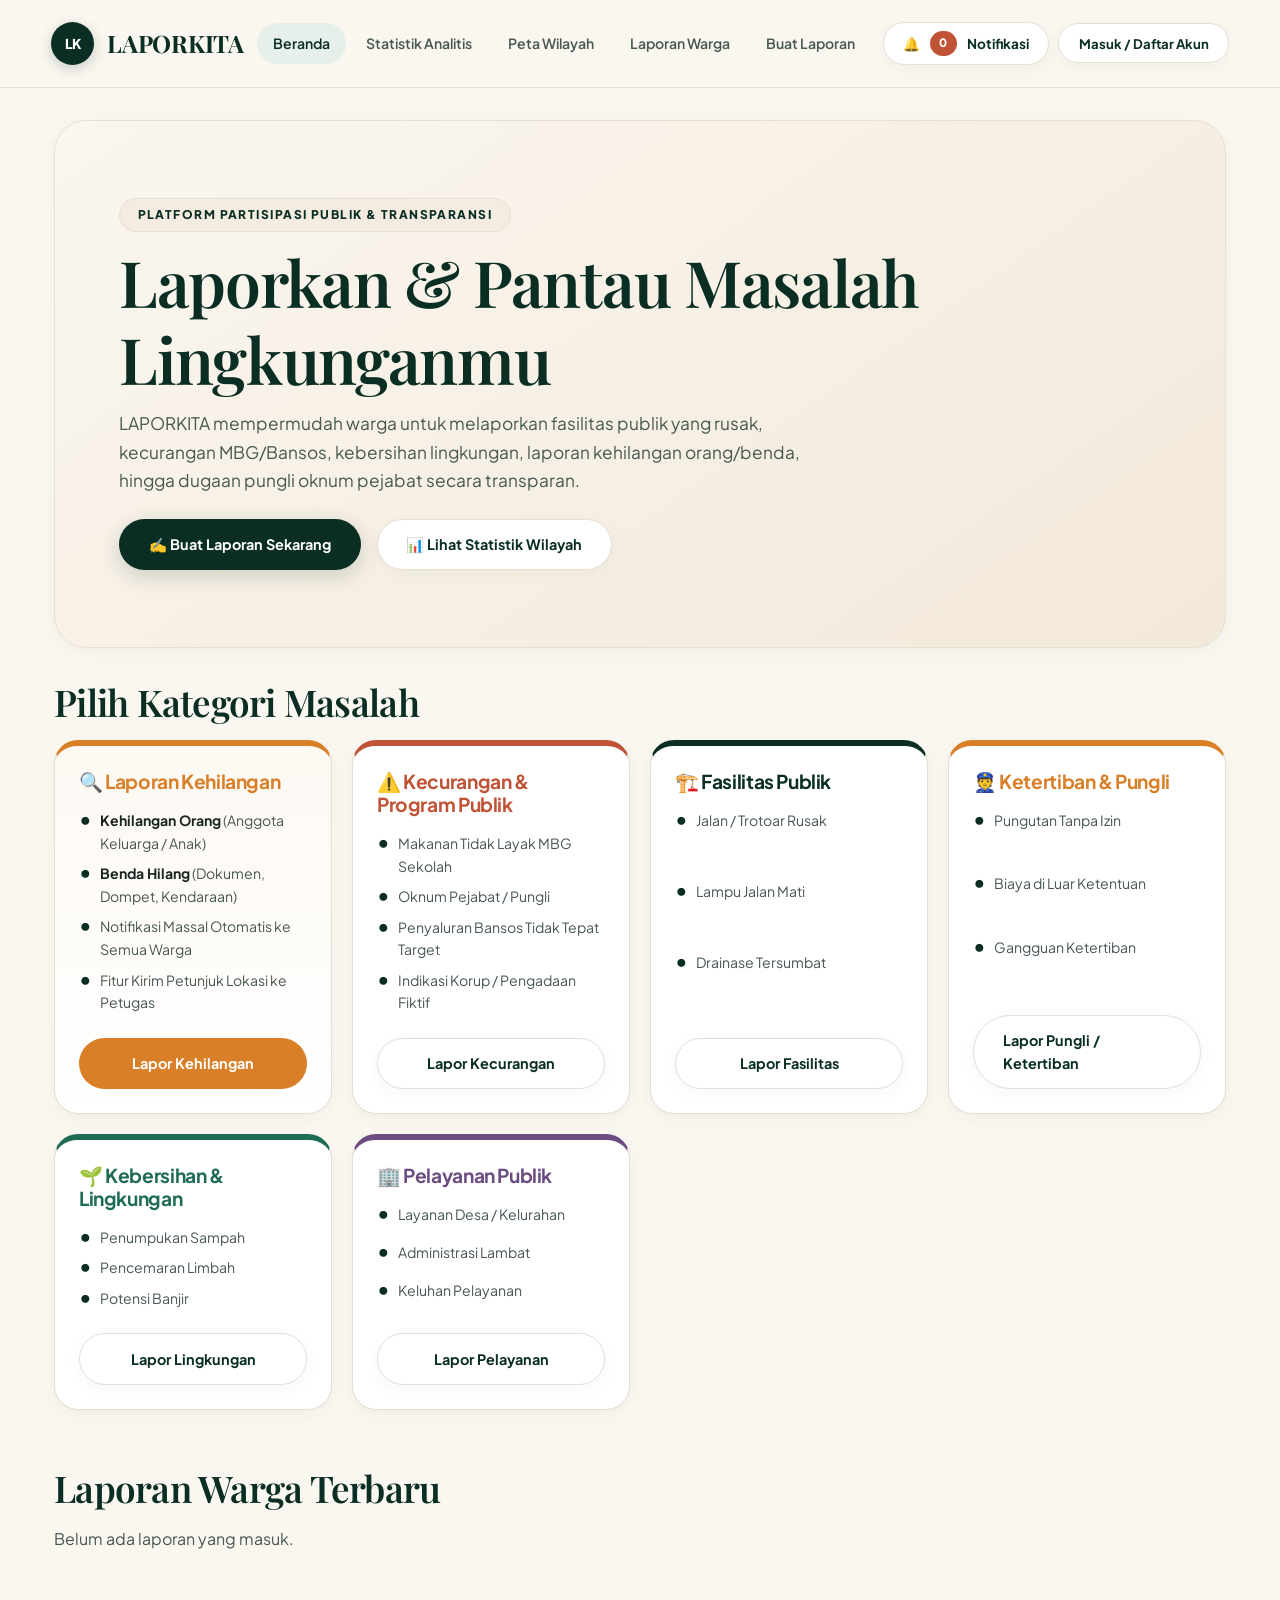
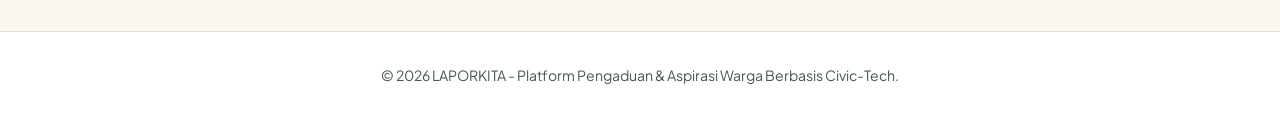
==== commit 1b20bb8c: "Create index.html" ====
--- a/index.html
+++ b/index.html
@@ -5,57 +5,57 @@
     <meta name="viewport" content="width=device-width, initial-scale=1.0">
     <title>LAPORKITA - Platform Pengaduan & Dashboard Petugas</title>
     
-    <!-- Google Fonts: Plus Jakarta Sans & Playfair Display untuk sentuhan khas Perfect Day -->
+    <!-- Google Fonts: Plus Jakarta Sans & Playfair Display (Aesthetic khas Perfect Day) -->
     <link rel="preconnect" href="https://fonts.googleapis.com">
     <link rel="preconnect" href="https://fonts.gstatic.com" crossorigin>
-    <link href="https://fonts.googleapis.com/css2?family=Playfair+Display:ital,wght@0,600;0,700;1,400&family=Plus+Jakarta+Sans:wght@400;500;600;700;800&display=swap" rel="stylesheet">
+    <link href="https://fonts.googleapis.com/css2?family=Playfair+Display:ital,wght@0,500;0,600;0,700;1,400&family=Plus+Jakarta+Sans:wght@400;500;600;700;800&display=swap" rel="stylesheet">
 
     <style>
         :root {
-            /* Palette Utama Khas PerfectDay.com (Organic Warm, Off-White, Deep Forest Green) */
-            --color-background: #FAF7F2;
+            /* Palette Utama PerfectDay.com Aesthetic */
+            --color-background: #FAF6F0;
             --color-surface: #FFFFFF;
-            --color-surface-soft: #F3ECE1;
-            --color-surface-tint: #EBE3D5;
+            --color-surface-soft: #F4ECE1;
+            --color-surface-tint: #EBE0D2;
             
-            --color-primary: #12332A;       /* Deep Organic Forest Green */
-            --color-primary-dark: #0A1E18;
-            --color-primary-light: #E8EFEA;
-            --color-primary-hover: #1D4B3E;
-
-            --color-accent-teal: #047857;
-            --color-accent-teal-bg: #E6F4EE;
-            --color-accent-coral: #C85A32;    /* Warm Earth Coral */
-            --color-accent-coral-bg: #FBECE7;
-            --color-accent-amber: #B45309;    /* Earth Amber */
-            --color-accent-amber-bg: #FEF3C7;
-
-            --color-text: #16201B;
-            --color-text-secondary: #4A5851;
-            --color-text-muted: #73847B;
-
-            --color-border: #E8E2D7;
-            --color-border-strong: #D5CCC0;
-
-            --color-success: #059669;
-            --color-success-bg: #D1FAE5;
-            --color-warning: #D97706;
-            --color-warning-bg: #FEF3C7;
-            --color-danger: #DC2626;
-            --color-danger-bg: #FEE2E2;
+            --color-primary: #0A2E23;         /* Signature Deep Forest Green */
+            --color-primary-dark: #051A13;
+            --color-primary-light: #E7EFEA;
+            --color-primary-hover: #144435;
+
+            --color-accent-teal: #1E6B56;
+            --color-accent-teal-bg: #E4F1EC;
+            --color-accent-coral: #C05336;      /* Organic Warm Coral / Rust */
+            --color-accent-coral-bg: #FBECE8;
+            --color-accent-amber: #D97F28;      /* Warm Earth Amber */
+            --color-accent-amber-bg: #FDF3E7;
+
+            --color-text: #17241F;
+            --color-text-secondary: #475850;
+            --color-text-muted: #74857D;
+
+            --color-border: #E6DFD3;
+            --color-border-strong: #D6CCA4;
+
+            --color-success: #1E6B56;
+            --color-success-bg: #E4F1EC;
+            --color-warning: #D97F28;
+            --color-warning-bg: #FDF3E7;
+            --color-danger: #B93829;
+            --color-danger-bg: #FCEAE8;
             --color-white: #FFFFFF;
 
-            --shadow-sm: 0 4px 14px rgba(18, 51, 42, 0.04);
-            --shadow-md: 0 12px 30px -4px rgba(18, 51, 42, 0.08);
-            --shadow-lg: 0 24px 48px -8px rgba(10, 30, 24, 0.14);
+            --shadow-sm: 0 4px 16px rgba(10, 46, 35, 0.04);
+            --shadow-md: 0 12px 32px -4px rgba(10, 46, 35, 0.08);
+            --shadow-lg: 0 24px 50px -8px rgba(5, 26, 19, 0.14);
 
             --radius-sm: 10px;
-            --radius-md: 16px;
+            --radius-md: 18px;
             --radius-lg: 24px;
-            --radius-xl: 36px;
-            --radius-pill: 999px;
-
-            --container-width: 1240px;
+            --radius-xl: 32px;
+            --radius-pill: 9999px;
+
+            --container-width: 1220px;
             --space-2: 0.5rem;
             --space-3: 0.75rem;
             --space-4: 1rem;
@@ -63,23 +63,23 @@
             --space-6: 1.5rem;
             --space-8: 2rem;
             --space-12: 3rem;
-            --transition-smooth: 240ms cubic-bezier(0.16, 1, 0.3, 1);
+            --transition-smooth: 280ms cubic-bezier(0.16, 1, 0.3, 1);
         }
 
         *, *::before, *::after { box-sizing: border-box; }
         html { scroll-behavior: smooth; font-size: 16px; }
         body, h1, h2, h3, h4, h5, h6, p, figure, ul, ol { margin: 0; }
         ul, ol { padding: 0; list-style: none; }
-        button, input, select, textarea { font: inherit; border-radius: var(--radius-sm); }
-        button { cursor: pointer; border: 1px solid transparent; }
+        button, input, select, textarea { font: inherit; }
+        button { cursor: pointer; border: none; }
         img { display: block; max-width: 100%; height: auto; }
         a { color: inherit; text-decoration: none; }
 
         body {
             min-width: 320px;
-            background: var(--color-background);
+            background-color: var(--color-background);
             color: var(--color-text);
-            font-family: 'Plus Jakarta Sans', system-ui, -apple-system, sans-serif;
+            font-family: 'Plus Jakarta Sans', -apple-system, BlinkMacSystemFont, sans-serif;
             font-size: 1rem;
             line-height: 1.6;
             -webkit-font-smoothing: antialiased;
@@ -93,64 +93,79 @@
             padding: var(--space-8) var(--space-6);
         }
 
-        .page { animation: fadeIn 300ms cubic-bezier(0.16, 1, 0.3, 1); }
+        .page { animation: fadeIn 350ms cubic-bezier(0.16, 1, 0.3, 1); }
         @keyframes fadeIn {
-            from { opacity: 0; transform: translateY(12px); }
+            from { opacity: 0; transform: translateY(16px); }
             to { opacity: 1; transform: translateY(0); }
         }
 
         .page-header { margin-bottom: var(--space-8); }
-        .page-header p { max-width: 720px; color: var(--color-text-secondary); font-size: 1.05rem; }
+        .page-header p { max-width: 700px; color: var(--color-text-secondary); font-size: 1.08rem; line-height: 1.65; }
         strong { font-weight: 700; color: var(--color-text); }
 
         h1, h2, h3, h4 { 
             color: var(--color-primary); 
-            font-weight: 800; 
             line-height: 1.2; 
             letter-spacing: -0.02em;
         }
         h1 { 
             font-family: 'Playfair Display', Georgia, serif; 
-            font-size: clamp(2.4rem, 4.5vw, 3.8rem); 
-            font-weight: 700;
+            font-size: clamp(2.5rem, 5vw, 4rem); 
+            font-weight: 600;
+            margin-bottom: var(--space-3);
         }
         h2 { 
             font-family: 'Playfair Display', Georgia, serif;
-            font-size: clamp(1.6rem, 2.5vw, 2.2rem); 
+            font-size: clamp(1.75rem, 3vw, 2.3rem); 
+            font-weight: 600;
             margin-bottom: var(--space-4); 
         }
-        h3 { font-size: 1.2rem; font-weight: 700; }
+        h3 { 
+            font-family: 'Plus Jakarta Sans', sans-serif;
+            font-size: 1.2rem; 
+            font-weight: 700; 
+        }
         p { color: var(--color-text-secondary); }
 
         .platform-label {
             display: inline-block;
             margin-bottom: var(--space-3);
-            padding: 0.3rem 0.9rem;
+            padding: 0.4rem 1.1rem;
             background: var(--color-surface-soft);
             color: var(--color-primary);
-            border: 1px solid var(--color-border-strong);
+            border: 1px solid var(--color-border);
             border-radius: var(--radius-pill);
-            font-size: 0.78rem;
+            font-size: 0.75rem;
             font-weight: 800;
             text-transform: uppercase;
-            letter-spacing: 0.1em;
-        }
-
-        /* HEADER & NAVIGATION (PERFECT DAY STYLE) */
+            letter-spacing: 0.12em;
+        }
+
+        /* HEADER & NAVIGATION */
+        #site-header {
+            position: sticky; top: 0; z-index: 100;
+            display: flex; justify-content: space-between; align-items: center;
+            min-height: 5.5rem; padding: 0 clamp(1.5rem, 4vw, 4rem);
+            border-bottom: 1px solid var(--color-border); 
+            background: rgba(250, 246, 240, 0.88);
+            backdrop-filter: blur(20px);
+            -webkit-backdrop-filter: blur(20px);
+        }
+
         .brand a { 
             display: inline-flex; 
             align-items: center; 
-            gap: var(--space-3); 
+            gap: 0.8rem; 
             font-family: 'Playfair Display', Georgia, serif;
-            font-size: 1.4rem; 
+            font-size: 1.5rem; 
             font-weight: 700; 
             color: var(--color-primary); 
             letter-spacing: -0.01em;
         }
         .logo-placeholder {
             display: inline-grid; 
-            width: 2.6rem; 
-            height: 2.6rem; 
+            width: 2.7rem; 
+            height: 2.7rem; 
             place-items: center;
             border-radius: var(--radius-pill);
             background: var(--color-primary); 
@@ -158,190 +173,188 @@
             font-family: 'Plus Jakarta Sans', sans-serif;
             font-size: 0.85rem; 
             font-weight: 800;
-            box-shadow: 0 4px 12px rgba(18, 51, 42, 0.2);
-        }
-
-        #site-header {
-            position: sticky; top: 0; z-index: 100;
-            display: flex; justify-content: space-between; align-items: center;
-            min-height: 5.2rem; padding: 0 clamp(1.5rem, 4vw, 3.5rem);
-            border-bottom: 1px solid var(--color-border); 
-            background: rgba(250, 247, 242, 0.92);
-            backdrop-filter: blur(16px);
-        }
-
-        #site-header nav ul { display: flex; align-items: center; gap: 0.3rem; }
+            box-shadow: 0 4px 14px rgba(10, 46, 35, 0.2);
+        }
+
+        #site-header nav ul { display: flex; align-items: center; gap: 0.25rem; }
         #site-header nav a {
             display: inline-flex; align-items: center; min-height: 2.6rem; padding: 0 var(--space-4);
-            border-radius: var(--radius-pill); color: var(--color-text-secondary); font-size: 0.9rem; font-weight: 600;
+            border-radius: var(--radius-pill); color: var(--color-text-secondary); font-size: 0.88rem; font-weight: 600;
             transition: all var(--transition-smooth);
         }
         #site-header nav a:hover, #site-header nav a[aria-current="page"] {
             background: var(--color-primary-light); color: var(--color-primary);
         }
 
-        /* BUTTONS ELEGANT PILL STYLES */
+        /* BUTTONS (ELEGANT PERFECT DAY PILL STYLES) */
         .btn-primary, .btn-secondary, .btn-danger, .btn-warning {
-            display: inline-flex; align-items: center; justify-content: center; gap: 0.5rem;
-            min-height: 3rem; padding: 0.7rem 1.6rem;
+            display: inline-flex; align-items: center; justify-content: center; gap: 0.6rem;
+            min-height: 3.2rem; padding: 0.8rem 1.8rem;
             border-radius: var(--radius-pill); font-weight: 700; font-size: 0.9rem;
-            transition: all var(--transition-smooth); cursor: pointer;
+            transition: all var(--transition-smooth); cursor: pointer; border: 1.5px solid transparent;
         }
         .btn-primary { 
             background: var(--color-primary); 
-            color: var(--color-white); border: none; 
-            box-shadow: 0 6px 20px rgba(18, 51, 42, 0.18);
+            color: var(--color-white); 
+            box-shadow: 0 6px 22px rgba(10, 46, 35, 0.18);
         }
         .btn-primary:hover { 
             background: var(--color-primary-hover);
             transform: translateY(-2px); 
-            box-shadow: 0 10px 24px rgba(18, 51, 42, 0.25); 
+            box-shadow: 0 10px 28px rgba(10, 46, 35, 0.25); 
         }
         .btn-secondary { 
             background: var(--color-surface); 
             color: var(--color-primary); 
-            border: 1.5px solid var(--color-border-strong); 
+            border-color: var(--color-border); 
+            box-shadow: var(--shadow-sm);
         }
         .btn-secondary:hover { 
             background: var(--color-surface-soft); 
             border-color: var(--color-primary); 
             color: var(--color-primary); 
-        }
-        .btn-danger { background: var(--color-danger); color: var(--color-white); border: none; }
-        .btn-danger:hover { transform: translateY(-1px); background: #b91c1c; }
-        .btn-warning { background: var(--color-accent-amber); color: var(--color-white); border: none; }
-        .btn-warning:hover { background: #92400e; }
-        .btn-sm { min-height: 2.4rem; padding: 0.4rem 1.1rem; font-size: 0.825rem; }
+            transform: translateY(-2px);
+        }
+        .btn-danger { background: var(--color-danger); color: var(--color-white); }
+        .btn-danger:hover { transform: translateY(-2px); background: #a32f22; box-shadow: 0 8px 20px rgba(185, 56, 41, 0.25); }
+        .btn-warning { background: var(--color-accent-amber); color: var(--color-white); }
+        .btn-warning:hover { transform: translateY(-2px); background: #c26f1f; box-shadow: 0 8px 20px rgba(217, 127, 40, 0.25); }
+        .btn-sm { min-height: 2.5rem; padding: 0.4rem 1.2rem; font-size: 0.825rem; }
 
         /* NOTIFICATION BELL BUTTON */
         .notif-bell-btn {
-            position: relative; background: var(--color-surface); border: 1.5px solid var(--color-border-strong);
-            padding: 0.5rem 1.1rem; border-radius: var(--radius-pill); font-weight: 700; font-size: 0.85rem;
-            display: inline-flex; align-items: center; gap: 0.5rem; color: var(--color-primary); 
-            transition: all var(--transition-smooth);
-        }
-        .notif-bell-btn:hover { border-color: var(--color-primary); background: var(--color-surface-soft); }
+            position: relative; background: var(--color-surface); border: 1.5px solid var(--color-border);
+            padding: 0.5rem 1.2rem; border-radius: var(--radius-pill); font-weight: 700; font-size: 0.85rem;
+            display: inline-flex; align-items: center; gap: 0.6rem; color: var(--color-primary); 
+            transition: all var(--transition-smooth); box-shadow: var(--shadow-sm);
+        }
+        .notif-bell-btn:hover { border-color: var(--color-primary); background: var(--color-surface-soft); transform: translateY(-1px); }
         .notif-badge {
             background: var(--color-accent-coral); color: white; border-radius: 999px;
-            padding: 0.15rem 0.55rem; font-size: 0.725rem; font-weight: 800;
-        }
-
-        /* HERO & CARDS PERFECT DAY STYLE */
+            padding: 0.18rem 0.6rem; font-size: 0.725rem; font-weight: 800;
+        }
+
+        /* HERO & HERO CARDS */
         #beranda > .page-header {
-            padding: clamp(3rem, 6vw, 4.5rem) clamp(2rem, 5vw, 4rem);
+            padding: clamp(3.5rem, 6vw, 5rem) clamp(2rem, 5vw, 4.5rem);
             border-radius: var(--radius-xl);
-            background: linear-gradient(135deg, #FAF7F2 0%, #F1E8DA 100%);
+            background: linear-gradient(145deg, #FAF6F0 0%, #F3E9DA 100%);
             border: 1.5px solid var(--color-border);
             box-shadow: var(--shadow-sm);
         }
-        .hero-actions { display: flex; flex-wrap: wrap; gap: var(--space-3); margin-top: var(--space-6); }
-
-        .report-category-list { display: grid; grid-template-columns: repeat(auto-fit, minmax(240px, 1fr)); gap: var(--space-5); }
+        .hero-actions { display: flex; flex-wrap: wrap; gap: var(--space-4); margin-top: var(--space-6); }
+
+        .report-category-list { display: grid; grid-template-columns: repeat(auto-fit, minmax(260px, 1fr)); gap: var(--space-5); }
         .report-category {
             display: flex; flex-direction: column; padding: var(--space-6);
             border-radius: var(--radius-lg);
             background: var(--color-surface); 
-            border: 1px solid var(--color-border);
+            border: 1.5px solid var(--color-border);
             box-shadow: var(--shadow-sm);
-            transition: transform var(--transition-smooth), box-shadow var(--transition-smooth);
-        }
-        .report-category:hover { transform: translateY(-6px); box-shadow: var(--shadow-md); border-color: var(--color-border-strong); }
+            transition: transform var(--transition-smooth), box-shadow var(--transition-smooth), border-color var(--transition-smooth);
+        }
+        .report-category:hover { transform: translateY(-6px); box-shadow: var(--shadow-md); border-color: var(--color-primary); }
         
-        .card-kecurangan { border-top: 5px solid var(--color-accent-coral); }
-        .card-fasilitas { border-top: 5px solid var(--color-primary); }
-        .card-pungli { border-top: 5px solid var(--color-warning); }
-        .card-kebersihan { border-top: 5px solid var(--color-accent-teal); }
-        .card-pelayanan { border-top: 5px solid #7c3aed; }
-        .card-kehilangan { border-top: 5px solid var(--color-accent-amber); background: linear-gradient(180deg, #FFFDF9 0%, #FFFFFF 100%); }
-
-        .report-category ul { display: grid; gap: var(--space-2); margin: var(--space-4) 0 var(--space-6); }
-        .report-category li { position: relative; padding-left: 1.2rem; color: var(--color-text-secondary); font-size: 0.875rem; }
-        .report-category li::before { content: "•"; position: absolute; left: 0; color: var(--color-primary); font-weight: bold; }
+        .card-kehilangan { border-top: 6px solid var(--color-accent-amber); background: linear-gradient(180deg, #FDF9F3 0%, #FFFFFF 100%); }
+        .card-kecurangan { border-top: 6px solid var(--color-accent-coral); }
+        .card-fasilitas { border-top: 6px solid var(--color-primary); }
+        .card-pungli { border-top: 6px solid var(--color-warning); }
+        .card-kebersihan { border-top: 6px solid var(--color-accent-teal); }
+        .card-pelayanan { border-top: 6px solid #6D4C82; }
+
+        .report-category ul { display: grid; gap: var(--space-2); margin: var(--space-4) 0 var(--space-6); flex-grow: 1; }
+        .report-category li { position: relative; padding-left: 1.3rem; color: var(--color-text-secondary); font-size: 0.88rem; }
+        .report-category li::before { content: "•"; position: absolute; left: 0; color: var(--color-primary); font-weight: bold; font-size: 1.2rem; line-height: 1; }
 
         /* STATS & PROGRESS BARS */
-        .statistics-summary { display: grid; grid-template-columns: repeat(auto-fit, minmax(180px, 1fr)); gap: var(--space-4); }
+        .statistics-summary { display: grid; grid-template-columns: repeat(auto-fit, minmax(190px, 1fr)); gap: var(--space-4); }
         .statistics-summary article { 
             padding: var(--space-6); border-radius: var(--radius-lg); 
-            background: var(--color-surface); border: 1px solid var(--color-border);
+            background: var(--color-surface); border: 1.5px solid var(--color-border);
             box-shadow: var(--shadow-sm); text-align: center;
         }
         .statistics-summary data { 
             display: block; margin-top: var(--space-2); 
             font-family: 'Playfair Display', Georgia, serif;
-            font-size: 2.6rem; font-weight: 700; color: var(--color-primary); 
+            font-size: 2.8rem; font-weight: 700; color: var(--color-primary); 
         }
 
         .stat-card-box { 
-            padding: var(--space-6); border: 1px solid var(--color-border); 
+            padding: var(--space-6); border: 1.5px solid var(--color-border); 
             border-radius: var(--radius-lg); background: var(--color-surface); 
             margin-bottom: 1.5rem; box-shadow: var(--shadow-sm); 
         }
-        .progress-bar-bg { width: 100%; height: 10px; background: var(--color-surface-soft); border-radius: 999px; overflow: hidden; margin: 0.5rem 0 1.2rem; }
-        .progress-bar-fill { height: 100%; background: var(--color-primary); width: 0%; transition: width 0.4s ease; }
-
-        /* FORMS & INPUTS ORGANIC */
+        .progress-bar-bg { width: 100%; height: 12px; background: var(--color-surface-soft); border-radius: 999px; overflow: hidden; margin: 0.6rem 0 1.4rem; }
+        .progress-bar-fill { height: 100%; background: var(--color-primary); width: 0%; transition: width 0.5s cubic-bezier(0.16, 1, 0.3, 1); border-radius: 999px; }
+
+        /* FORMS & INPUTS ORGANIC STYLE */
         fieldset { 
-            margin-bottom: var(--space-6); padding: var(--space-6); 
-            border: 1px solid var(--color-border); border-radius: var(--radius-lg); 
+            margin-bottom: var(--space-6); padding: var(--space-8); 
+            border: 1.5px solid var(--color-border); border-radius: var(--radius-xl); 
             background: var(--color-surface); box-shadow: var(--shadow-sm); 
         }
         legend { 
-            padding-inline: var(--space-3); 
+            padding-inline: var(--space-4); 
             font-family: 'Playfair Display', Georgia, serif;
-            font-size: 1.15rem; font-weight: 700; color: var(--color-primary); 
+            font-size: 1.25rem; font-weight: 600; color: var(--color-primary); 
         }
         
         .form-grid { display: grid; grid-template-columns: repeat(auto-fit, minmax(240px, 1fr)); gap: var(--space-4); }
-        .form-field { display: flex; flex-direction: column; gap: 0.4rem; margin-bottom: var(--space-4); }
-        label { font-weight: 600; font-size: 0.875rem; color: var(--color-text); }
+        .form-field { display: flex; flex-direction: column; gap: 0.45rem; margin-bottom: var(--space-4); }
+        label { font-weight: 700; font-size: 0.88rem; color: var(--color-text); }
         input, select, textarea {
-            width: 100%; border: 1.5px solid var(--color-border-strong); background: var(--color-surface);
-            color: var(--color-text); padding: 0.8rem 1.05rem; border-radius: var(--radius-md); outline: none;
-            transition: border-color var(--transition-smooth), box-shadow var(--transition-smooth);
-        }
-        textarea { min-height: 7.5rem; resize: vertical; }
-        input:focus, select:focus, textarea:focus { border-color: var(--color-primary); box-shadow: 0 0 0 4px rgba(18, 51, 42, 0.08); }
-
-        .radio-group, .checkbox-group { display: flex; gap: 0.8rem; flex-wrap: wrap; margin-top: 0.2rem; }
+            width: 100%; border: 1.5px solid var(--color-border); background: var(--color-background);
+            color: var(--color-text); padding: 0.85rem 1.2rem; border-radius: var(--radius-md); outline: none;
+            transition: all var(--transition-smooth); font-size: 0.95rem;
+        }
+        textarea { min-height: 8rem; resize: vertical; }
+        input:focus, select:focus, textarea:focus { 
+            border-color: var(--color-primary); 
+            background: var(--color-surface);
+            box-shadow: 0 0 0 4px rgba(10, 46, 35, 0.08); 
+        }
+
+        .radio-group, .checkbox-group { display: flex; gap: 0.8rem; flex-wrap: wrap; margin-top: 0.3rem; }
         .radio-label, .checkbox-label { 
-            display: flex; align-items: center; gap: 0.5rem; font-size: 0.875rem; font-weight: 600; 
-            cursor: pointer; background: var(--color-surface-soft); padding: 0.6rem 1rem; 
-            border-radius: var(--radius-pill); border: 1px solid var(--color-border); 
+            display: flex; align-items: center; gap: 0.6rem; font-size: 0.88rem; font-weight: 600; 
+            cursor: pointer; background: var(--color-surface-soft); padding: 0.65rem 1.2rem; 
+            border-radius: var(--radius-pill); border: 1.5px solid var(--color-border); 
             transition: all var(--transition-smooth);
         }
-        .radio-label:hover, .checkbox-label:hover { border-color: var(--color-primary); }
+        .radio-label:hover, .checkbox-label:hover { border-color: var(--color-primary); background: var(--color-primary-light); }
         .radio-label input, .checkbox-label input { width: auto; margin: 0; accent-color: var(--color-primary); }
 
         /* LIST & BADGES */
-        .latest-report-list { display: grid; gap: var(--space-4); }
+        .latest-report-list { display: grid; gap: var(--space-5); }
         .report-card { 
-            padding: var(--space-6); border: 1px solid var(--color-border); 
-            border-radius: var(--radius-lg); background: var(--color-surface); 
+            padding: var(--space-6) var(--space-8); border: 1.5px solid var(--color-border); 
+            border-radius: var(--radius-xl); background: var(--color-surface); 
             box-shadow: var(--shadow-sm); transition: all var(--transition-smooth); 
         }
-        .report-card:hover { border-color: var(--color-border-strong); box-shadow: var(--shadow-md); }
+        .report-card:hover { border-color: var(--color-primary); box-shadow: var(--shadow-md); transform: translateY(-2px); }
         
-        .status { display: inline-flex; padding: 0.3rem 0.85rem; border-radius: var(--radius-pill); font-size: 0.75rem; font-weight: 800; letter-spacing: 0.03em; }
+        .status { display: inline-flex; padding: 0.35rem 0.95rem; border-radius: var(--radius-pill); font-size: 0.75rem; font-weight: 800; letter-spacing: 0.04em; }
         .status-reported { background: var(--color-warning-bg); color: var(--color-accent-amber); }
-        .status-process { background: #E0F2FE; color: #0369A1; }
+        .status-process { background: #E2F0F9; color: #1E6091; }
         .status-completed { background: var(--color-success-bg); color: var(--color-success); }
         
-        .badge-urgency { padding: 0.3rem 0.75rem; border-radius: var(--radius-pill); font-size: 0.75rem; font-weight: 800; }
+        .badge-urgency { padding: 0.35rem 0.85rem; border-radius: var(--radius-pill); font-size: 0.75rem; font-weight: 800; }
         .urgency-Biasa { background: var(--color-surface-soft); color: var(--color-text-secondary); }
         .urgency-Penting { background: var(--color-warning-bg); color: var(--color-accent-amber); }
         .urgency-Darurat { background: var(--color-danger-bg); color: var(--color-danger); }
-        .preview-img { max-height: 220px; width: 100%; border-radius: var(--radius-md); margin-top: 0.8rem; display: none; border: 1px solid var(--color-border); object-fit: cover; }
+        .preview-img { max-height: 240px; width: 100%; border-radius: var(--radius-md); margin-top: 1rem; display: none; border: 1px solid var(--color-border); object-fit: cover; }
 
         /* NOTIF & PETUNJUK BADGES */
-        .badge-kehilangan { background: var(--color-accent-amber-bg); color: var(--color-accent-amber); border: 1px solid #FDE68A; font-weight: 800; }
-        .clues-box { margin-top: 1rem; padding: 1.2rem; background: var(--color-background); border: 1.5px dashed var(--color-border-strong); border-radius: var(--radius-md); }
-        .clue-item { padding: 0.8rem 1rem; background: var(--color-surface); border: 1px solid var(--color-border); border-radius: var(--radius-md); margin-top: 0.5rem; }
+        .badge-kehilangan { background: var(--color-accent-amber-bg); color: var(--color-accent-amber); border: 1.5px solid #F5D2A3; font-weight: 800; }
+        .clues-box { margin-top: 1.2rem; padding: 1.4rem; background: var(--color-background); border: 1.5px dashed var(--color-border-strong); border-radius: var(--radius-lg); }
+        .clue-item { padding: 1rem 1.2rem; background: var(--color-surface); border: 1.5px solid var(--color-border); border-radius: var(--radius-md); margin-top: 0.6rem; box-shadow: var(--shadow-sm); }
 
         /* MODAL AUTH & GENERAL MODALS */
         .modal { 
             position: fixed; inset: 0; z-index: 1000; 
             display: none; align-items: center; justify-content: center; 
-            background: rgba(10, 30, 24, 0.65); backdrop-filter: blur(8px); 
+            background: rgba(10, 46, 35, 0.65); backdrop-filter: blur(10px); 
+            -webkit-backdrop-filter: blur(10px);
             padding: 1.5rem 1rem; 
             overflow-y: auto; 
         }
@@ -353,7 +366,7 @@
             max-height: 90vh; 
             overflow-y: auto;
             margin: auto;
-            border: 1px solid var(--color-border);
+            border: 1.5px solid var(--color-border);
         }
 
         .auth-tabs { display: flex; border-bottom: 2px solid var(--color-border); margin-bottom: var(--space-6); gap: 0.3rem; }
@@ -363,8 +376,8 @@
 
         footer.site-footer { 
             text-align: center; padding: var(--space-8) var(--space-6); 
-            border-top: 1px solid var(--color-border); margin-top: var(--space-12); 
-            background: var(--color-surface); color: var(--color-text-muted); font-size: 0.875rem; 
+            border-top: 1.5px solid var(--color-border); margin-top: var(--space-12); 
+            background: var(--color-surface); color: var(--color-text-muted); font-size: 0.88rem; 
         }
     </style>
 </head>
@@ -408,7 +421,7 @@
     <main id="main-content">
 
         <!-- BANNER NOTIFIKASI POP-UP MASSAL KEHILANGAN -->
-        <div id="missing-alert-banner" style="display:none; background: var(--color-accent-amber-bg); border: 1.5px solid #FDE68A; color: var(--color-accent-amber); padding: 1.2rem 1.6rem; border-radius: var(--radius-lg); margin-bottom: 2rem; box-shadow: var(--shadow-sm);">
+        <div id="missing-alert-banner" style="display:none; background: var(--color-accent-amber-bg); border: 1.5px solid #F5D2A3; color: var(--color-accent-amber); padding: 1.2rem 1.6rem; border-radius: var(--radius-lg); margin-bottom: 2rem; box-shadow: var(--shadow-sm);">
             <div style="display: flex; justify-content: space-between; align-items: center; flex-wrap: wrap; gap: 0.8rem;">
                 <div>
                     <strong style="color: var(--color-accent-amber);">🚨 BANTUAN DARURAT WARGA DIBUTUHKAN!</strong>
@@ -488,7 +501,7 @@
                     </article>
 
                     <article class="report-category card-pelayanan">
-                        <h3 style="color: #7c3aed;">🏢 Pelayanan Publik</h3>
+                        <h3 style="color: #6D4C82;">🏢 Pelayanan Publik</h3>
                         <ul>
                             <li>Layanan Desa / Kelurahan</li>
                             <li>Administrasi Lambat</li>
@@ -515,7 +528,7 @@
             <div class="statistics-summary" style="margin-bottom: 2rem;">
                 <article><h3>Total Masuk</h3><data id="stat-total">0</data></article>
                 <article><h3>Dalam Verifikasi</h3><data id="stat-reported" style="color: var(--color-warning);">0</data></article>
-                <article><h3>Proses Tindak Lanjut</h3><data id="stat-process" style="color: #0284c7;">0</data></article>
+                <article><h3>Proses Tindak Lanjut</h3><data id="stat-process" style="color: #1E6091;">0</data></article>
                 <article><h3>Laporan Selesai</h3><data id="stat-completed" style="color: var(--color-success);">0</data></article>
                 <article><h3>Persentase Selesai</h3><data id="stat-rate" style="color: var(--color-primary);">0%</data></article>
             </div>
@@ -540,8 +553,8 @@
                         <div><strong style="color:var(--color-accent-teal);">Kebersihan & Lingkungan</strong> (<span id="count-cat-lingkungan">0</span>)</div>
                         <div class="progress-bar-bg"><div id="bar-cat-lingkungan" class="progress-bar-fill" style="background: var(--color-accent-teal);"></div></div>
 
-                        <div><strong style="color:#7c3aed;">Pelayanan Publik</strong> (<span id="count-cat-pelayanan">0</span>)</div>
-                        <div class="progress-bar-bg"><div id="bar-cat-pelayanan" class="progress-bar-fill" style="background: #7c3aed;"></div></div>
+                        <div><strong style="color:#6D4C82;">Pelayanan Publik</strong> (<span id="count-cat-pelayanan">0</span>)</div>
+                        <div class="progress-bar-bg"><div id="bar-cat-pelayanan" class="progress-bar-fill" style="background: #6D4C82;"></div></div>
                     </div>
                 </div>
 
@@ -718,7 +731,7 @@
             </header>
 
             <!-- CONTAINER KHUSUS PETUNJUK MASUK DARI WARGA -->
-            <section style="margin-bottom: 2.5rem; background: var(--color-surface); padding: 1.8rem; border-radius: var(--radius-lg); border: 1.5px solid #FDE68A; box-shadow: var(--shadow-sm);">
+            <section style="margin-bottom: 2.5rem; background: var(--color-surface); padding: 1.8rem; border-radius: var(--radius-lg); border: 1.5px solid #F5D2A3; box-shadow: var(--shadow-sm);">
                 <h3 style="color:var(--color-accent-amber); display:flex; align-items:center; gap:0.5rem; margin-bottom:0.5rem;">
                     💡 Petunjuk Pencarian Kehilangan Masuk Dari Warga
                 </h3>
@@ -1342,7 +1355,7 @@
                 const notifModalList = document.getElementById('notif-modal-list');
                 if (notifModalList) {
                     notifModalList.innerHTML = missingReports.length ? missingReports.map(r => `
-                        <div style="padding:1rem; background:var(--color-surface-soft); border-radius:var(--radius-md); border:1px solid #FDE68A;">
+                        <div style="padding:1rem; background:var(--color-surface-soft); border-radius:var(--radius-md); border:1.5px solid #F5D2A3;">
                             <strong style="color:var(--color-accent-amber);">🚨 [${r.subcategory}] ${r.title}</strong>
                             <p style="font-size:0.85rem; margin:0.3rem 0;">${r.description}</p>
                             <small>📍 ${r.location} | Pelapor: ${r.reporterName}</small>
@@ -1412,7 +1425,7 @@
                     const isKehilangan = r.category === 'Laporan Kehilangan';
 
                     return `
-                    <article class="report-card" ${isKehilangan ? 'style="border:1.5px solid #FDE68A;"' : ''}>
+                    <article class="report-card" ${isKehilangan ? 'style="border:1.5px solid #F5D2A3;"' : ''}>
                         <header style="display:flex; justify-content:space-between; align-items:flex-start; flex-wrap:wrap; gap:0.5rem;">
                             <div>
                                 <small style="color:var(--color-text-muted);">ID: ${r.code || r.id} | Pelapor: ${r.reporterName}</small>
@@ -1443,7 +1456,7 @@
                 };
 
                 const renderOfficerCard = (r) => `
-                    <article class="report-card" style="border-left: 5px solid ${r.category === 'Laporan Kehilangan' ? 'var(--color-accent-amber)' : 'var(--color-primary)'};">
+                    <article class="report-card" style="border-left: 6px solid ${r.category === 'Laporan Kehilangan' ? 'var(--color-accent-amber)' : 'var(--color-primary)'};">
                         <header style="display:flex; justify-content:space-between; align-items:flex-start; flex-wrap:wrap; gap:0.5rem;">
                             <div>
                                 <small style="color:var(--color-text-muted);">ID: ${r.code || r.id} | Pelapor: ${r.reporterName} (${r.reporterEmail})</small>
@@ -1461,7 +1474,7 @@
                         <div style="margin-top: 1.2rem; padding: 0.9rem; background: var(--color-surface-soft); border-radius: var(--radius-md); display:flex; gap:0.5rem; align-items:center; flex-wrap:wrap;">
                             <label style="font-size:0.8rem;"><strong>Ubah Status Petugas:</strong></label>
                             <button type="button" onclick="updateStatusReport('${r.id}', 'reported')" class="btn-secondary btn-sm">Verifikasi</button>
-                            <button type="button" onclick="updateStatusReport('${r.id}', 'process')" class="btn-secondary btn-sm" style="color:#0369a1;">Proses Tindak Lanjut</button>
+                            <button type="button" onclick="updateStatusReport('${r.id}', 'process')" class="btn-secondary btn-sm" style="color:#1E6091;">Proses Tindak Lanjut</button>
                             <button type="button" onclick="updateStatusReport('${r.id}', 'completed')" class="btn-primary btn-sm">Selesaikan Laporan</button>
                             <button type="button" onclick="deleteReport('${r.id}')" class="btn-danger btn-sm" style="margin-left:auto;">Hapus</button>
                         </div>
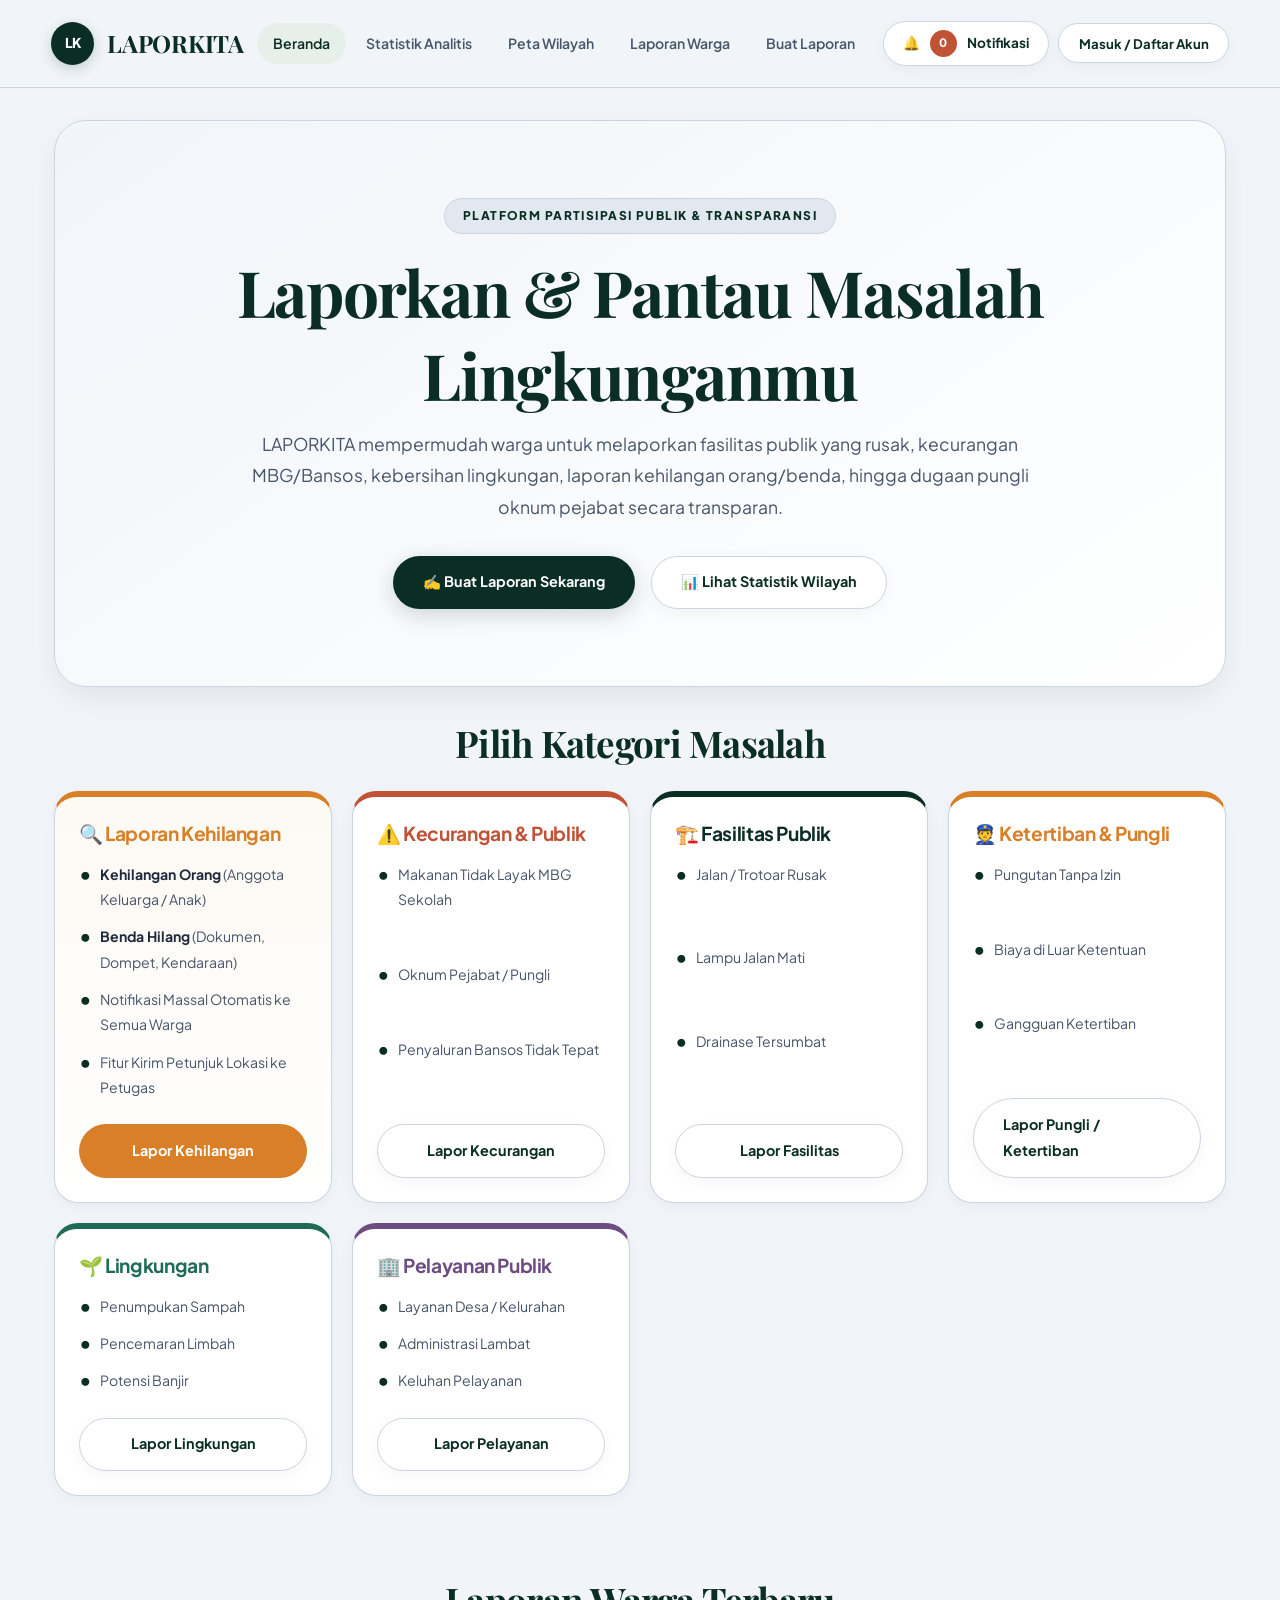
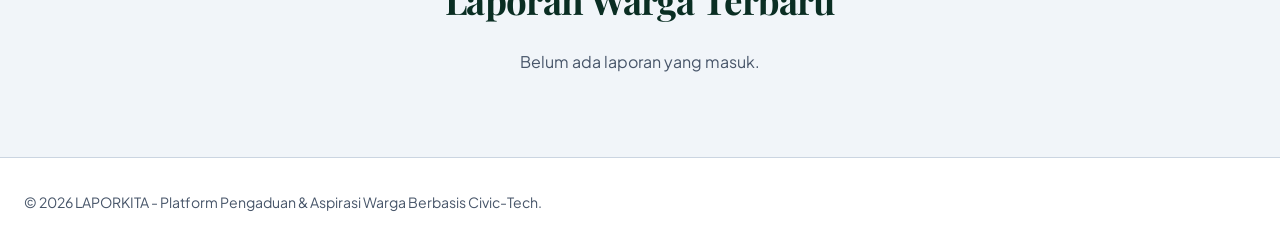
==== commit c7d7e317: "Update index.html" ====
--- a/index.html
+++ b/index.html
@@ -5,37 +5,37 @@
     <meta name="viewport" content="width=device-width, initial-scale=1.0">
     <title>LAPORKITA - Platform Pengaduan & Dashboard Petugas</title>
     
-    <!-- Google Fonts: Plus Jakarta Sans & Playfair Display (Aesthetic khas Perfect Day) -->
+    <!-- Google Fonts: Plus Jakarta Sans & Playfair Display -->
     <link rel="preconnect" href="https://fonts.googleapis.com">
     <link rel="preconnect" href="https://fonts.gstatic.com" crossorigin>
     <link href="https://fonts.googleapis.com/css2?family=Playfair+Display:ital,wght@0,500;0,600;0,700;1,400&family=Plus+Jakarta+Sans:wght@400;500;600;700;800&display=swap" rel="stylesheet">
 
     <style>
         :root {
-            /* Palette Utama PerfectDay.com Aesthetic */
-            --color-background: #FAF6F0;
+            /* 1. PERUBAHAN BACKGROUND: Nuansa Modern Cool Slate / Clean Grey */
+            --color-background: #F1F5F9; 
             --color-surface: #FFFFFF;
-            --color-surface-soft: #F4ECE1;
-            --color-surface-tint: #EBE0D2;
+            --color-surface-soft: #E2E8F0;
+            --color-surface-tint: #CBD5E1;
             
-            --color-primary: #0A2E23;         /* Signature Deep Forest Green */
+            --color-primary: #0A2E23;         
             --color-primary-dark: #051A13;
             --color-primary-light: #E7EFEA;
             --color-primary-hover: #144435;
 
             --color-accent-teal: #1E6B56;
             --color-accent-teal-bg: #E4F1EC;
-            --color-accent-coral: #C05336;      /* Organic Warm Coral / Rust */
+            --color-accent-coral: #C05336;      
             --color-accent-coral-bg: #FBECE8;
-            --color-accent-amber: #D97F28;      /* Warm Earth Amber */
+            --color-accent-amber: #D97F28;      
             --color-accent-amber-bg: #FDF3E7;
 
-            --color-text: #17241F;
-            --color-text-secondary: #475850;
-            --color-text-muted: #74857D;
-
-            --color-border: #E6DFD3;
-            --color-border-strong: #D6CCA4;
+            --color-text: #1E293B;
+            --color-text-secondary: #475569;
+            --color-text-muted: #64748B;
+
+            --color-border: #CBD5E1;
+            --color-border-strong: #94A3B8;
 
             --color-success: #1E6B56;
             --color-success-bg: #E4F1EC;
@@ -45,9 +45,9 @@
             --color-danger-bg: #FCEAE8;
             --color-white: #FFFFFF;
 
-            --shadow-sm: 0 4px 16px rgba(10, 46, 35, 0.04);
-            --shadow-md: 0 12px 32px -4px rgba(10, 46, 35, 0.08);
-            --shadow-lg: 0 24px 50px -8px rgba(5, 26, 19, 0.14);
+            --shadow-sm: 0 4px 16px rgba(0, 0, 0, 0.04);
+            --shadow-md: 0 12px 32px -4px rgba(0, 0, 0, 0.08);
+            --shadow-lg: 0 24px 50px -8px rgba(0, 0, 0, 0.14);
 
             --radius-sm: 10px;
             --radius-md: 18px;
@@ -81,7 +81,7 @@
             color: var(--color-text);
             font-family: 'Plus Jakarta Sans', -apple-system, BlinkMacSystemFont, sans-serif;
             font-size: 1rem;
-            line-height: 1.6;
+            line-height: 1.8; /* 2. PERUBAHAN TATA LETAK: Jarak baris lebih longgar */
             -webkit-font-smoothing: antialiased;
         }
 
@@ -99,37 +99,59 @@
             to { opacity: 1; transform: translateY(0); }
         }
 
-        .page-header { margin-bottom: var(--space-8); }
-        .page-header p { max-width: 700px; color: var(--color-text-secondary); font-size: 1.08rem; line-height: 1.65; }
+        /* 3. PERUBAHAN TATA LETAK: Header ditengahkan secara vertikal & horizontal */
+        .page-header { 
+            margin-bottom: var(--space-8); 
+            display: flex;
+            flex-direction: column;
+            align-items: center;
+            text-align: center;
+        }
+        .page-header p { 
+            max-width: 800px; 
+            color: var(--color-text-secondary); 
+            font-size: 1.1rem; 
+            text-align: center; /* Memastikan p di header rata tengah */
+        }
+        
+        /* 4. PERUBAHAN TATA LETAK: Paragraf umum menggunakan rata kanan-kiri (justify) */
+        p { 
+            color: var(--color-text-secondary); 
+            text-align: justify; 
+        }
+        
         strong { font-weight: 700; color: var(--color-text); }
 
         h1, h2, h3, h4 { 
             color: var(--color-primary); 
-            line-height: 1.2; 
+            line-height: 1.3; 
             letter-spacing: -0.02em;
         }
         h1 { 
             font-family: 'Playfair Display', Georgia, serif; 
             font-size: clamp(2.5rem, 5vw, 4rem); 
-            font-weight: 600;
+            font-weight: 700;
             margin-bottom: var(--space-3);
+            text-align: center;
         }
         h2 { 
             font-family: 'Playfair Display', Georgia, serif;
             font-size: clamp(1.75rem, 3vw, 2.3rem); 
-            font-weight: 600;
-            margin-bottom: var(--space-4); 
-        }
+            font-weight: 700;
+            margin-bottom: var(--space-6); 
+            text-align: center;
+        }
+        /* H3 dibuat rata kiri khusus untuk di dalam kartu agar tetap rapi */
         h3 { 
             font-family: 'Plus Jakarta Sans', sans-serif;
             font-size: 1.2rem; 
             font-weight: 700; 
-        }
-        p { color: var(--color-text-secondary); }
+            text-align: left;
+        }
 
         .platform-label {
             display: inline-block;
-            margin-bottom: var(--space-3);
+            margin-bottom: var(--space-4);
             padding: 0.4rem 1.1rem;
             background: var(--color-surface-soft);
             color: var(--color-primary);
@@ -147,7 +169,7 @@
             display: flex; justify-content: space-between; align-items: center;
             min-height: 5.5rem; padding: 0 clamp(1.5rem, 4vw, 4rem);
             border-bottom: 1px solid var(--color-border); 
-            background: rgba(250, 246, 240, 0.88);
+            background: rgba(241, 245, 249, 0.92);
             backdrop-filter: blur(20px);
             -webkit-backdrop-filter: blur(20px);
         }
@@ -186,35 +208,17 @@
             background: var(--color-primary-light); color: var(--color-primary);
         }
 
-        /* BUTTONS (ELEGANT PERFECT DAY PILL STYLES) */
+        /* BUTTONS */
         .btn-primary, .btn-secondary, .btn-danger, .btn-warning {
             display: inline-flex; align-items: center; justify-content: center; gap: 0.6rem;
             min-height: 3.2rem; padding: 0.8rem 1.8rem;
             border-radius: var(--radius-pill); font-weight: 700; font-size: 0.9rem;
             transition: all var(--transition-smooth); cursor: pointer; border: 1.5px solid transparent;
         }
-        .btn-primary { 
-            background: var(--color-primary); 
-            color: var(--color-white); 
-            box-shadow: 0 6px 22px rgba(10, 46, 35, 0.18);
-        }
-        .btn-primary:hover { 
-            background: var(--color-primary-hover);
-            transform: translateY(-2px); 
-            box-shadow: 0 10px 28px rgba(10, 46, 35, 0.25); 
-        }
-        .btn-secondary { 
-            background: var(--color-surface); 
-            color: var(--color-primary); 
-            border-color: var(--color-border); 
-            box-shadow: var(--shadow-sm);
-        }
-        .btn-secondary:hover { 
-            background: var(--color-surface-soft); 
-            border-color: var(--color-primary); 
-            color: var(--color-primary); 
-            transform: translateY(-2px);
-        }
+        .btn-primary { background: var(--color-primary); color: var(--color-white); box-shadow: 0 6px 22px rgba(10, 46, 35, 0.18); }
+        .btn-primary:hover { background: var(--color-primary-hover); transform: translateY(-2px); box-shadow: 0 10px 28px rgba(10, 46, 35, 0.25); }
+        .btn-secondary { background: var(--color-surface); color: var(--color-primary); border-color: var(--color-border); box-shadow: var(--shadow-sm); }
+        .btn-secondary:hover { background: var(--color-surface-soft); border-color: var(--color-primary); color: var(--color-primary); transform: translateY(-2px); }
         .btn-danger { background: var(--color-danger); color: var(--color-white); }
         .btn-danger:hover { transform: translateY(-2px); background: #a32f22; box-shadow: 0 8px 20px rgba(185, 56, 41, 0.25); }
         .btn-warning { background: var(--color-accent-amber); color: var(--color-white); }
@@ -229,20 +233,27 @@
             transition: all var(--transition-smooth); box-shadow: var(--shadow-sm);
         }
         .notif-bell-btn:hover { border-color: var(--color-primary); background: var(--color-surface-soft); transform: translateY(-1px); }
-        .notif-badge {
-            background: var(--color-accent-coral); color: white; border-radius: 999px;
-            padding: 0.18rem 0.6rem; font-size: 0.725rem; font-weight: 800;
-        }
+        .notif-badge { background: var(--color-accent-coral); color: white; border-radius: 999px; padding: 0.18rem 0.6rem; font-size: 0.725rem; font-weight: 800; }
 
         /* HERO & HERO CARDS */
         #beranda > .page-header {
-            padding: clamp(3.5rem, 6vw, 5rem) clamp(2rem, 5vw, 4.5rem);
+            padding: clamp(4rem, 6vw, 6rem) clamp(2rem, 5vw, 4.5rem);
             border-radius: var(--radius-xl);
-            background: linear-gradient(145deg, #FAF6F0 0%, #F3E9DA 100%);
+            /* Gradien menyesuaikan background abu ke putih */
+            background: linear-gradient(145deg, #F1F5F9 0%, #FFFFFF 100%);
             border: 1.5px solid var(--color-border);
-            box-shadow: var(--shadow-sm);
-        }
-        .hero-actions { display: flex; flex-wrap: wrap; gap: var(--space-4); margin-top: var(--space-6); }
+            box-shadow: var(--shadow-md);
+        }
+        
+        /* 5. PERUBAHAN TATA LETAK: Tombol Hero di tengah */
+        .hero-actions { 
+            display: flex; 
+            flex-wrap: wrap; 
+            gap: var(--space-4); 
+            margin-top: var(--space-8); 
+            justify-content: center; 
+            width: 100%;
+        }
 
         .report-category-list { display: grid; grid-template-columns: repeat(auto-fit, minmax(260px, 1fr)); gap: var(--space-5); }
         .report-category {
@@ -262,9 +273,9 @@
         .card-kebersihan { border-top: 6px solid var(--color-accent-teal); }
         .card-pelayanan { border-top: 6px solid #6D4C82; }
 
-        .report-category ul { display: grid; gap: var(--space-2); margin: var(--space-4) 0 var(--space-6); flex-grow: 1; }
-        .report-category li { position: relative; padding-left: 1.3rem; color: var(--color-text-secondary); font-size: 0.88rem; }
-        .report-category li::before { content: "•"; position: absolute; left: 0; color: var(--color-primary); font-weight: bold; font-size: 1.2rem; line-height: 1; }
+        .report-category ul { display: grid; gap: var(--space-3); margin: var(--space-4) 0 var(--space-6); flex-grow: 1; }
+        .report-category li { position: relative; padding-left: 1.3rem; color: var(--color-text-secondary); font-size: 0.88rem; text-align: left; }
+        .report-category li::before { content: "•"; position: absolute; left: 0; color: var(--color-primary); font-weight: bold; font-size: 1.2rem; line-height: 1.2; }
 
         /* STATS & PROGRESS BARS */
         .statistics-summary { display: grid; grid-template-columns: repeat(auto-fit, minmax(190px, 1fr)); gap: var(--space-4); }
@@ -276,7 +287,7 @@
         .statistics-summary data { 
             display: block; margin-top: var(--space-2); 
             font-family: 'Playfair Display', Georgia, serif;
-            font-size: 2.8rem; font-weight: 700; color: var(--color-primary); 
+            font-size: 3.2rem; font-weight: 700; color: var(--color-primary); 
         }
 
         .stat-card-box { 
@@ -284,6 +295,8 @@
             border-radius: var(--radius-lg); background: var(--color-surface); 
             margin-bottom: 1.5rem; box-shadow: var(--shadow-sm); 
         }
+        .stat-card-box p { text-align: left; } /* Reset tata letak P di dalam box stat */
+        
         .progress-bar-bg { width: 100%; height: 12px; background: var(--color-surface-soft); border-radius: 999px; overflow: hidden; margin: 0.6rem 0 1.4rem; }
         .progress-bar-fill { height: 100%; background: var(--color-primary); width: 0%; transition: width 0.5s cubic-bezier(0.16, 1, 0.3, 1); border-radius: 999px; }
 
@@ -297,17 +310,18 @@
             padding-inline: var(--space-4); 
             font-family: 'Playfair Display', Georgia, serif;
             font-size: 1.25rem; font-weight: 600; color: var(--color-primary); 
+            text-align: center;
         }
         
         .form-grid { display: grid; grid-template-columns: repeat(auto-fit, minmax(240px, 1fr)); gap: var(--space-4); }
         .form-field { display: flex; flex-direction: column; gap: 0.45rem; margin-bottom: var(--space-4); }
-        label { font-weight: 700; font-size: 0.88rem; color: var(--color-text); }
+        label { font-weight: 700; font-size: 0.88rem; color: var(--color-text); text-align: left; }
         input, select, textarea {
             width: 100%; border: 1.5px solid var(--color-border); background: var(--color-background);
             color: var(--color-text); padding: 0.85rem 1.2rem; border-radius: var(--radius-md); outline: none;
             transition: all var(--transition-smooth); font-size: 0.95rem;
         }
-        textarea { min-height: 8rem; resize: vertical; }
+        textarea { min-height: 8rem; resize: vertical; line-height: 1.6; }
         input:focus, select:focus, textarea:focus { 
             border-color: var(--color-primary); 
             background: var(--color-surface);
@@ -332,6 +346,7 @@
             box-shadow: var(--shadow-sm); transition: all var(--transition-smooth); 
         }
         .report-card:hover { border-color: var(--color-primary); box-shadow: var(--shadow-md); transform: translateY(-2px); }
+        .report-card p { text-align: left; margin-bottom: 0.5rem; } /* P pada card dibuat kiri agar rapi */
         
         .status { display: inline-flex; padding: 0.35rem 0.95rem; border-radius: var(--radius-pill); font-size: 0.75rem; font-weight: 800; letter-spacing: 0.04em; }
         .status-reported { background: var(--color-warning-bg); color: var(--color-accent-amber); }
@@ -353,7 +368,7 @@
         .modal { 
             position: fixed; inset: 0; z-index: 1000; 
             display: none; align-items: center; justify-content: center; 
-            background: rgba(10, 46, 35, 0.65); backdrop-filter: blur(10px); 
+            background: rgba(15, 23, 42, 0.75); backdrop-filter: blur(10px); 
             -webkit-backdrop-filter: blur(10px);
             padding: 1.5rem 1rem; 
             overflow-y: auto; 
@@ -425,7 +440,7 @@
             <div style="display: flex; justify-content: space-between; align-items: center; flex-wrap: wrap; gap: 0.8rem;">
                 <div>
                     <strong style="color: var(--color-accent-amber);">🚨 BANTUAN DARURAT WARGA DIBUTUHKAN!</strong>
-                    <p style="color: var(--color-text-secondary); margin: 0; font-size: 0.9rem;" id="banner-text">Ada laporan kehilangan orang/benda baru! Klik untuk melihat & kirim petunjuk bantuan.</p>
+                    <p style="color: var(--color-text-secondary); margin: 0; font-size: 0.9rem; text-align: left;" id="banner-text">Ada laporan kehilangan orang/benda baru! Klik untuk melihat & kirim petunjuk bantuan.</p>
                 </div>
                 <button type="button" id="btn-view-missing-alert" class="btn-warning btn-sm">💡 Lihat & Kirim Petunjuk</button>
             </div>
@@ -456,18 +471,17 @@
                             <li>Notifikasi Massal Otomatis ke Semua Warga</li>
                             <li>Fitur Kirim Petunjuk Lokasi ke Petugas</li>
                         </ul>
-                        <a href="#formulir-laporan" class="nav-link btn-warning btn-category-select" data-category="Laporan Kehilangan" data-target="formulir-laporan">Lapor Kehilangan</a>
+                        <a href="#formulir-laporan" class="nav-link btn-warning btn-category-select" data-category="Laporan Kehilangan" data-target="formulir-laporan" style="margin-top:auto;">Lapor Kehilangan</a>
                     </article>
 
                     <article class="report-category card-kecurangan">
-                        <h3 style="color: var(--color-accent-coral);">⚠️ Kecurangan & Program Publik</h3>
+                        <h3 style="color: var(--color-accent-coral);">⚠️ Kecurangan & Publik</h3>
                         <ul>
                             <li>Makanan Tidak Layak MBG Sekolah</li>
                             <li>Oknum Pejabat / Pungli</li>
-                            <li>Penyaluran Bansos Tidak Tepat Target</li>
-                            <li>Indikasi Korup / Pengadaan Fiktif</li>
+                            <li>Penyaluran Bansos Tidak Tepat</li>
                         </ul>
-                        <a href="#formulir-laporan" class="nav-link btn-secondary btn-category-select" data-category="Kecurangan & Program Publik" data-target="formulir-laporan">Lapor Kecurangan</a>
+                        <a href="#formulir-laporan" class="nav-link btn-secondary btn-category-select" data-category="Kecurangan & Program Publik" data-target="formulir-laporan" style="margin-top:auto;">Lapor Kecurangan</a>
                     </article>
 
                     <article class="report-category card-fasilitas">
@@ -477,7 +491,7 @@
                             <li>Lampu Jalan Mati</li>
                             <li>Drainase Tersumbat</li>
                         </ul>
-                        <a href="#formulir-laporan" class="nav-link btn-secondary btn-category-select" data-category="Fasilitas Publik" data-target="formulir-laporan">Lapor Fasilitas</a>
+                        <a href="#formulir-laporan" class="nav-link btn-secondary btn-category-select" data-category="Fasilitas Publik" data-target="formulir-laporan" style="margin-top:auto;">Lapor Fasilitas</a>
                     </article>
 
                     <article class="report-category card-pungli">
@@ -487,17 +501,17 @@
                             <li>Biaya di Luar Ketentuan</li>
                             <li>Gangguan Ketertiban</li>
                         </ul>
-                        <a href="#formulir-laporan" class="nav-link btn-secondary btn-category-select" data-category="Ketertiban & Pungli" data-target="formulir-laporan">Lapor Pungli / Ketertiban</a>
+                        <a href="#formulir-laporan" class="nav-link btn-secondary btn-category-select" data-category="Ketertiban & Pungli" data-target="formulir-laporan" style="margin-top:auto;">Lapor Pungli / Ketertiban</a>
                     </article>
 
                     <article class="report-category card-kebersihan">
-                        <h3 style="color: var(--color-accent-teal);">🌱 Kebersihan & Lingkungan</h3>
+                        <h3 style="color: var(--color-accent-teal);">🌱 Lingkungan</h3>
                         <ul>
                             <li>Penumpukan Sampah</li>
                             <li>Pencemaran Limbah</li>
                             <li>Potensi Banjir</li>
                         </ul>
-                        <a href="#formulir-laporan" class="nav-link btn-secondary btn-category-select" data-category="Kebersihan & Lingkungan" data-target="formulir-laporan">Lapor Lingkungan</a>
+                        <a href="#formulir-laporan" class="nav-link btn-secondary btn-category-select" data-category="Kebersihan & Lingkungan" data-target="formulir-laporan" style="margin-top:auto;">Lapor Lingkungan</a>
                     </article>
 
                     <article class="report-category card-pelayanan">
@@ -507,12 +521,12 @@
                             <li>Administrasi Lambat</li>
                             <li>Keluhan Pelayanan</li>
                         </ul>
-                        <a href="#formulir-laporan" class="nav-link btn-secondary btn-category-select" data-category="Pelayanan Publik" data-target="formulir-laporan">Lapor Pelayanan</a>
+                        <a href="#formulir-laporan" class="nav-link btn-secondary btn-category-select" data-category="Pelayanan Publik" data-target="formulir-laporan" style="margin-top:auto;">Lapor Pelayanan</a>
                     </article>
                 </div>
             </section>
 
-            <section style="margin-top: 3.5rem;">
+            <section style="margin-top: 5rem;">
                 <h2>Laporan Warga Terbaru</h2>
                 <div class="latest-report-list" id="home-report-list">Loading...</div>
             </section>
@@ -528,7 +542,7 @@
             <div class="statistics-summary" style="margin-bottom: 2rem;">
                 <article><h3>Total Masuk</h3><data id="stat-total">0</data></article>
                 <article><h3>Dalam Verifikasi</h3><data id="stat-reported" style="color: var(--color-warning);">0</data></article>
-                <article><h3>Proses Tindak Lanjut</h3><data id="stat-process" style="color: #1E6091;">0</data></article>
+                <article><h3>Proses Penanganan</h3><data id="stat-process" style="color: #1E6091;">0</data></article>
                 <article><h3>Laporan Selesai</h3><data id="stat-completed" style="color: var(--color-success);">0</data></article>
                 <article><h3>Persentase Selesai</h3><data id="stat-rate" style="color: var(--color-primary);">0%</data></article>
             </div>
@@ -536,12 +550,12 @@
             <div class="form-grid">
                 <div class="stat-card-box">
                     <h3>Sebaran Berdasarkan Kategori</h3>
-                    <p><small>Persentase pengaduan warga per jenis masalah</small></p>
+                    <p style="text-align: left;"><small>Persentase pengaduan warga per jenis masalah</small></p>
                     <div style="margin-top: 1rem;">
                         <div><strong style="color:var(--color-accent-amber);">Laporan Kehilangan</strong> (<span id="count-cat-kehilangan">0</span>)</div>
                         <div class="progress-bar-bg"><div id="bar-cat-kehilangan" class="progress-bar-fill" style="background: var(--color-accent-amber);"></div></div>
 
-                        <div><strong style="color:var(--color-accent-coral);">Kecurangan & Program Publik</strong> (<span id="count-cat-kecurangan">0</span>)</div>
+                        <div><strong style="color:var(--color-accent-coral);">Kecurangan & Publik</strong> (<span id="count-cat-kecurangan">0</span>)</div>
                         <div class="progress-bar-bg"><div id="bar-cat-kecurangan" class="progress-bar-fill" style="background: var(--color-accent-coral);"></div></div>
 
                         <div><strong style="color:var(--color-primary);">Fasilitas Publik</strong> (<span id="count-cat-fasilitas">0</span>)</div>
@@ -560,7 +574,7 @@
 
                 <div class="stat-card-box">
                     <h3>Tingkat Urgensi Masalah</h3>
-                    <p><small>Klasifikasi kedaruratan laporan</small></p>
+                    <p style="text-align: left;"><small>Klasifikasi kedaruratan laporan</small></p>
                     <div style="margin-top: 1rem;">
                         <div>🟢 <strong>Biasa</strong> (<span id="count-urg-biasa">0</span>)</div>
                         <div class="progress-bar-bg"><div id="bar-urg-biasa" class="progress-bar-fill" style="background: #64748b;"></div></div>
@@ -581,9 +595,9 @@
                 <h1>Peta Sebaran Laporan Wilayah</h1>
                 <p>Visualisasi lokasi permasalahan fasilitas dan lingkungan yang dilaporkan warga.</p>
             </header>
-            <div style="min-height: 380px; border: 2px dashed var(--color-border-strong); border-radius: var(--radius-xl); display: grid; place-items: center; background: var(--color-surface);">
+            <div style="min-height: 450px; border: 2px dashed var(--color-border-strong); border-radius: var(--radius-xl); display: grid; place-items: center; background: var(--color-surface);">
                 <div style="text-align: center;">
-                    <p style="font-size: 1.3rem; font-weight: 800; color:var(--color-primary);">🗺️ Container Peta Sebaran Wilayah</p>
+                    <p style="font-size: 1.5rem; font-weight: 800; color:var(--color-primary); text-align: center;">🗺️ Container Peta Sebaran Wilayah</p>
                     <small style="color:var(--color-text-muted);">Siap diintegrasikan dengan LeafletJS / Google Maps API</small>
                 </div>
             </div>
@@ -613,8 +627,8 @@
                             <label for="report-category">Kategori Utama *</label>
                             <select id="report-category" required>
                                 <option value="">-- Pilih Kategori --</option>
-                                <option value="Laporan Kehilangan">🔍 Laporan Kehilangan (Orang Hilang / Benda Hilang)</option>
-                                <option value="Kecurangan & Program Publik">⚠️ Kecurangan & Program Publik (MBG, Pejabat, Bansos)</option>
+                                <option value="Laporan Kehilangan">🔍 Laporan Kehilangan (Orang / Benda)</option>
+                                <option value="Kecurangan & Program Publik">⚠️ Kecurangan & Program Publik</option>
                                 <option value="Fasilitas Publik">Fasilitas Publik</option>
                                 <option value="Ketertiban & Pungli">Ketertiban & Pungli</option>
                                 <option value="Kebersihan & Lingkungan">Kebersihan & Lingkungan</option>
@@ -626,7 +640,7 @@
                             <select id="report-subcategory" required>
                                 <option value="">-- Pilih Sub-Kategori --</option>
                                 <option value="Kehilangan Orang">🔍 Kehilangan Orang (Missing Person)</option>
-                                <option value="Benda Hilang">📦 Benda Hilang (Barang / Dokumen / Kendaraan)</option>
+                                <option value="Benda Hilang">📦 Benda Hilang (Barang/Kendaraan)</option>
                                 <option value="Makanan MBG">Makanan Tidak Layak MBG</option>
                                 <option value="Jalan Rusak">Jalan / Trotoar Rusak</option>
                                 <option value="Pungli">Pungutan Liar</option>
@@ -638,10 +652,10 @@
 
                     <div class="form-field">
                         <label>Tingkat Urgensi Masalah *</label>
-                        <div class="radio-group">
+                        <div class="radio-group" style="justify-content: center;">
                             <label class="radio-label"><input type="radio" name="urgency" value="Biasa" checked> 🟢 Biasa</label>
                             <label class="radio-label"><input type="radio" name="urgency" value="Penting"> 🟡 Penting</label>
-                            <label class="radio-label"><input type="radio" name="urgency" value="Darurat"> 🔴 Darurat (Bahaya / Kehilangan)</label>
+                            <label class="radio-label"><input type="radio" name="urgency" value="Darurat"> 🔴 Darurat (Bahaya)</label>
                         </div>
                     </div>
                 </fieldset>
@@ -674,7 +688,7 @@
 
                     <div class="form-field">
                         <label for="location-name">Alamat Patokan Detail *</label>
-                        <input type="text" id="location-name" required placeholder="Contoh: Sekolah SDN 01 Sukamaju / RT 02 Balai Desa / Terakhir Dilihat di Terminal">
+                        <input type="text" id="location-name" required placeholder="Contoh: Sekolah SDN 01 Sukamaju / Terakhir Dilihat di Terminal">
                     </div>
                 </fieldset>
 
@@ -682,7 +696,7 @@
                     <legend>3. Bukti Visual & Opsi Identitas</legend>
                     <div class="form-grid">
                         <div class="form-field">
-                            <label for="report-photo">Foto Bukti / Foto Orang/Benda Hilang *</label>
+                            <label for="report-photo">Foto Bukti / Foto Hilang *</label>
                             <input type="file" id="report-photo" accept="image/*" required>
                             <img id="photo-preview" class="preview-img" alt="Preview Foto Bukti">
                         </div>
@@ -692,22 +706,21 @@
                         </div>
                     </div>
 
-                    <div class="form-field" style="margin-top: 1rem;">
-                        <label>Kerahasiaan Nama Pelapor</label>
+                    <div class="form-field" style="margin-top: 1rem; align-items: center;">
                         <div class="checkbox-group">
-                            <label class="checkbox-label"><input type="checkbox" id="is-anonymous"> 🔒 Sembunyikan Nama Saya (Kirim sebagai Warga Anonim)</label>
+                            <label class="checkbox-label"><input type="checkbox" id="is-anonymous"> 🔒 Kirim Sebagai Warga Anonim (Sembunyikan Nama)</label>
                         </div>
                     </div>
 
-                    <div class="form-field" style="margin-top: 0.5rem;">
+                    <div class="form-field" style="margin-top: 0.5rem; align-items: center;">
                         <div class="checkbox-group">
-                            <label class="checkbox-label"><input type="checkbox" id="agree-terms" required> ⚖️ Saya menyatakan bahwa data laporan ini valid dan dapat dipertanggungjawabkan.</label>
+                            <label class="checkbox-label"><input type="checkbox" id="agree-terms" required> ⚖️ Saya menyatakan bahwa data ini valid & dapat dipertanggungjawabkan.</label>
                         </div>
                     </div>
                 </fieldset>
 
-                <div style="display: flex; gap: 1rem;">
-                    <button type="submit" id="btn-submit-report" class="btn-primary" style="flex:1;">🚀 Kirim Laporan Pengaduan</button>
+                <div style="display: flex; gap: 1rem; justify-content: center;">
+                    <button type="submit" id="btn-submit-report" class="btn-primary" style="flex:1; max-width:400px;">🚀 Kirim Laporan Pengaduan</button>
                     <button type="reset" class="btn-secondary">Reset Form</button>
                 </div>
             </form>
@@ -726,22 +739,22 @@
         <section id="dasbor-petugas" class="page" style="display: none;">
             <header class="page-header">
                 <span class="platform-label" style="color:var(--color-danger); border-color:var(--color-danger-bg); background:var(--color-danger-bg);">Akses Petugas Terverifikasi</span>
-                <h1>Panel Kontrol Penegak & Petugas Wilayah</h1>
+                <h1>Panel Kontrol Penegak Wilayah</h1>
                 <p>Kelola, tindak lanjuti, perbarui status pengaduan, dan pantau petunjuk pencarian dari warga secara terpusat.</p>
             </header>
 
             <!-- CONTAINER KHUSUS PETUNJUK MASUK DARI WARGA -->
-            <section style="margin-bottom: 2.5rem; background: var(--color-surface); padding: 1.8rem; border-radius: var(--radius-lg); border: 1.5px solid #F5D2A3; box-shadow: var(--shadow-sm);">
-                <h3 style="color:var(--color-accent-amber); display:flex; align-items:center; gap:0.5rem; margin-bottom:0.5rem;">
-                    💡 Petunjuk Pencarian Kehilangan Masuk Dari Warga
-                </h3>
-                <p style="font-size:0.875rem; color:var(--color-text-muted); margin-bottom:1rem;">Daftar petunjuk & kontribusi masyarakat untuk kasus kehilangan orang/benda yang dikirim langsung ke petugas.</p>
+            <section style="margin-bottom: 3.5rem; background: var(--color-surface); padding: 2rem; border-radius: var(--radius-lg); border: 1.5px solid #F5D2A3; box-shadow: var(--shadow-sm);">
+                <h2 style="color:var(--color-accent-amber); display:flex; align-items:center; gap:0.5rem; justify-content: center;">
+                    💡 Petunjuk Pencarian Kehilangan
+                </h2>
+                <p style="font-size:0.9rem; color:var(--color-text-muted); margin-bottom:1.5rem; text-align: center;">Daftar petunjuk & kontribusi masyarakat untuk kasus kehilangan orang/benda yang dikirim langsung ke petugas.</p>
                 <div id="officer-clues-list" style="display:grid; gap:0.8rem;">
-                    <p style="color:var(--color-text-muted);">Sedang memuat data petunjuk...</p>
+                    <p style="color:var(--color-text-muted); text-align: center;">Sedang memuat data petunjuk...</p>
                 </div>
             </section>
 
-            <h2>Daftar Semua Laporan Masuk</h2>
+            <h2 style="text-align: center;">Daftar Semua Laporan Masuk</h2>
             <div id="officer-reports-list" class="latest-report-list">Loading...</div>
         </section>
 
@@ -758,8 +771,8 @@
 
             <!-- FORM LOGIN WARGA -->
             <form id="form-login">
-                <h2>Masuk Warga LAPORKITA</h2>
-                <p style="font-size:0.85rem; color:var(--color-text-muted); margin-bottom:1rem;">Masuk dengan akun warga kamu untuk memantau pengaduan.</p>
+                <h2 style="text-align: center;">Masuk Warga LAPORKITA</h2>
+                <p style="font-size:0.85rem; color:var(--color-text-muted); margin-bottom:1.5rem; text-align: center;">Masuk dengan akun warga kamu untuk memantau pengaduan.</p>
                 <div class="form-field">
                     <label for="login-email">Email / Username</label>
                     <input type="text" id="login-email" required placeholder="email@domain.com atau username">
@@ -773,8 +786,8 @@
 
             <!-- FORM LOGIN PETUGAS -->
             <form id="form-login-officer" style="display: none;">
-                <h2 style="color:var(--color-danger);">Akses Penegak / Petugas</h2>
-                <p style="font-size:0.85rem; color:var(--color-text-muted); margin-bottom:1rem;">Masukan identitas dan kode otentikasi petugas Anda (Kode: <strong>3826252718</strong>).</p>
+                <h2 style="color:var(--color-danger); text-align: center;">Akses Penegak / Petugas</h2>
+                <p style="font-size:0.85rem; color:var(--color-text-muted); margin-bottom:1.5rem; text-align: center;">Masukan identitas dan kode otentikasi petugas Anda (Kode: <strong>3826252718</strong>).</p>
                 <div class="form-field">
                     <label for="officer-email">Email / Username Petugas</label>
                     <input type="text" id="officer-email" required placeholder="petugas / email@instansi.go.id">
@@ -792,8 +805,8 @@
 
             <!-- FORM REGISTER -->
             <form id="form-register" style="display: none;">
-                <h2>Buat Akun Baru</h2>
-                <p style="font-size:0.85rem; color:var(--color-text-muted); margin-bottom:0.8rem;">Pilih peran akun saat mendaftar:</p>
+                <h2 style="text-align: center;">Buat Akun Baru</h2>
+                <p style="font-size:0.85rem; color:var(--color-text-muted); margin-bottom:1.2rem; text-align: center;">Pilih peran akun saat mendaftar:</p>
                 <div class="form-field">
                     <label for="reg-role">Daftar Sebagai *</label>
                     <select id="reg-role" required>
@@ -833,8 +846,8 @@
     <!-- MODAL POPUP UNTUK KIRIM PETUNJUK LOKASI (FITUR PENCARIAN KEHILANGAN) -->
     <div id="clue-modal" class="modal">
         <div class="modal-content">
-            <h2 style="color: var(--color-accent-amber);">💡 Kirim Petunjuk Pencarian</h2>
-            <p style="font-size: 0.85rem; color: var(--color-text-muted); margin-bottom: 1rem;">
+            <h2 style="color: var(--color-accent-amber); text-align: center;">💡 Kirim Petunjuk Pencarian</h2>
+            <p style="font-size: 0.85rem; color: var(--color-text-muted); margin-bottom: 1.5rem; text-align: center;">
                 Bantu petugas & pelapor menemukan kasus ini. Informasi Anda akan diteruskan langsung ke Petugas Wilayah.
             </p>
 
@@ -862,7 +875,7 @@
                     <textarea id="clue-text" required placeholder="Jelaskan ciri-ciri pakaian terakhir, kendaraan yang dipakai, atau keterangan penting lainnya..."></textarea>
                 </div>
 
-                <div style="display: flex; gap: 0.8rem; margin-top: 1rem;">
+                <div style="display: flex; gap: 0.8rem; margin-top: 1.5rem; justify-content: center;">
                     <button type="submit" id="btn-send-clue-submit" class="btn-warning" style="flex: 1;">🚀 Kirim Petunjuk ke Petugas</button>
                     <button type="button" id="btn-close-clue-modal" class="btn-secondary">Batal</button>
                 </div>
@@ -873,10 +886,10 @@
     <!-- MODAL LIST ALL NOTIFIKASI KEHILANGAN -->
     <div id="notifications-modal" class="modal">
         <div class="modal-content">
-            <h2>🚨 Notifikasi Laporan Kehilangan Masuk</h2>
-            <p style="font-size: 0.85rem; color: var(--color-text-muted); margin-bottom: 1rem;">Daftar semua laporan kehilangan orang/benda aktif yang membutuhkan bantuan warga.</p>
+            <h2 style="text-align: center;">🚨 Laporan Kehilangan Masuk</h2>
+            <p style="font-size: 0.85rem; color: var(--color-text-muted); margin-bottom: 1.5rem; text-align: center;">Daftar semua laporan kehilangan orang/benda aktif yang membutuhkan bantuan warga.</p>
             <div id="notif-modal-list" style="display: grid; gap: 0.8rem;">
-                <p>Belum ada laporan kehilangan baru.</p>
+                <p style="text-align: center;">Belum ada laporan kehilangan baru.</p>
             </div>
             <button type="button" id="btn-close-notif-modal" class="btn-secondary btn-sm" style="width: 100%; margin-top: 1.2rem;">Tutup</button>
         </div>
@@ -902,7 +915,6 @@
                     if (!res.ok) return [];
                     return await res.json();
                 } catch(e) {
-                    console.error("Gagal mengambil data user:", e);
                     return [];
                 }
             }
@@ -914,7 +926,6 @@
                     const data = await res.json();
                     return data.reverse();
                 } catch(e) {
-                    console.error("Gagal mengambil data laporan:", e);
                     return [];
                 }
             }
@@ -960,16 +971,8 @@
             async function seedDefaultUsers() {
                 const users = await fetchUsers();
                 if (users.length === 0) {
-                    await fetch(`${API_BASE_URL}/users`, {
-                        method: 'POST',
-                        headers: { 'Content-Type': 'application/json' },
-                        body: JSON.stringify({ fullname: 'Mohammad Arga', username: 'arga', email: 'arga@test.com', password: 'password123', role: 'warga' })
-                    });
-                    await fetch(`${API_BASE_URL}/users`, {
-                        method: 'POST',
-                        headers: { 'Content-Type': 'application/json' },
-                        body: JSON.stringify({ fullname: 'Bripka Susanto (Satgas)', username: 'petugas', email: 'petugas@polri.go.id', password: 'password123', role: 'officer' })
-                    });
+                    await fetch(`${API_BASE_URL}/users`, { method: 'POST', headers: { 'Content-Type': 'application/json' }, body: JSON.stringify({ fullname: 'Mohammad Arga', username: 'arga', email: 'arga@test.com', password: 'password123', role: 'warga' }) });
+                    await fetch(`${API_BASE_URL}/users`, { method: 'POST', headers: { 'Content-Type': 'application/json' }, body: JSON.stringify({ fullname: 'Bripka Susanto (Satgas)', username: 'petugas', email: 'petugas@polri.go.id', password: 'password123', role: 'officer' }) });
                 }
             }
             seedDefaultUsers();
@@ -992,35 +995,16 @@
             const tabLoginBtn = document.getElementById('tab-btn-login');
             const tabOfficerBtn = document.getElementById('tab-btn-officer');
             const tabRegBtn = document.getElementById('tab-btn-register');
-            
             const formLogin = document.getElementById('form-login');
             const formLoginOfficer = document.getElementById('form-login-officer');
             const formRegister = document.getElementById('form-register');
 
-            function openModal() {
-                authModal.style.display = 'flex';
-                document.body.classList.add('modal-open');
-            }
-
-            function closeModal() {
-                authModal.style.display = 'none';
-                document.body.classList.remove('modal-open');
-            }
-
-            tabLoginBtn.addEventListener('click', () => {
-                tabLoginBtn.classList.add('active'); tabOfficerBtn.classList.remove('active'); tabRegBtn.classList.remove('active');
-                formLogin.style.display = 'block'; formLoginOfficer.style.display = 'none'; formRegister.style.display = 'none';
-            });
-
-            tabOfficerBtn.addEventListener('click', () => {
-                tabOfficerBtn.classList.add('active'); tabLoginBtn.classList.remove('active'); tabRegBtn.classList.remove('active');
-                formLoginOfficer.style.display = 'block'; formLogin.style.display = 'none'; formRegister.style.display = 'none';
-            });
-
-            tabRegBtn.addEventListener('click', () => {
-                tabRegBtn.classList.add('active'); tabLoginBtn.classList.remove('active'); tabOfficerBtn.classList.remove('active');
-                formRegister.style.display = 'block'; formLogin.style.display = 'none'; formLoginOfficer.style.display = 'none';
-            });
+            function openModal() { authModal.style.display = 'flex'; document.body.classList.add('modal-open'); }
+            function closeModal() { authModal.style.display = 'none'; document.body.classList.remove('modal-open'); }
+
+            tabLoginBtn.addEventListener('click', () => { tabLoginBtn.classList.add('active'); tabOfficerBtn.classList.remove('active'); tabRegBtn.classList.remove('active'); formLogin.style.display = 'block'; formLoginOfficer.style.display = 'none'; formRegister.style.display = 'none'; });
+            tabOfficerBtn.addEventListener('click', () => { tabOfficerBtn.classList.add('active'); tabLoginBtn.classList.remove('active'); tabRegBtn.classList.remove('active'); formLoginOfficer.style.display = 'block'; formLogin.style.display = 'none'; formRegister.style.display = 'none'; });
+            tabRegBtn.addEventListener('click', () => { tabRegBtn.classList.add('active'); tabLoginBtn.classList.remove('active'); tabOfficerBtn.classList.remove('active'); formRegister.style.display = 'block'; formLogin.style.display = 'none'; formLoginOfficer.style.display = 'none'; });
 
             document.getElementById('btn-close-modal').addEventListener('click', closeModal);
             authModal.addEventListener('click', (e) => { if (e.target === authModal) closeModal(); });
@@ -1032,37 +1016,19 @@
                 document.getElementById('clue-report-id').value = reportId;
                 document.getElementById('clue-report-title').value = reportTitle;
                 document.getElementById('clue-display-target').value = reportTitle;
-                
                 const session = getSession();
-                if (session) {
-                    document.getElementById('clue-informant').value = `${session.fullname} (${session.email})`;
-                }
-
-                clueModal.style.display = 'flex';
-                document.body.classList.add('modal-open');
+                if (session) document.getElementById('clue-informant').value = `${session.fullname} (${session.email})`;
+                clueModal.style.display = 'flex'; document.body.classList.add('modal-open');
             };
 
-            document.getElementById('btn-close-clue-modal').addEventListener('click', () => {
-                clueModal.style.display = 'none';
-                document.body.classList.remove('modal-open');
-            });
-
-            document.getElementById('btn-open-notifications').addEventListener('click', () => {
-                notificationsModal.style.display = 'flex';
-                document.body.classList.add('modal-open');
-            });
-
-            document.getElementById('btn-close-notif-modal').addEventListener('click', () => {
-                notificationsModal.style.display = 'none';
-                document.body.classList.remove('modal-open');
-            });
+            document.getElementById('btn-close-clue-modal').addEventListener('click', () => { clueModal.style.display = 'none'; document.body.classList.remove('modal-open'); });
+            document.getElementById('btn-open-notifications').addEventListener('click', () => { notificationsModal.style.display = 'flex'; document.body.classList.add('modal-open'); });
+            document.getElementById('btn-close-notif-modal').addEventListener('click', () => { notificationsModal.style.display = 'none'; document.body.classList.remove('modal-open'); });
 
             document.getElementById('form-submit-clue').addEventListener('submit', async function(e) {
                 e.preventDefault();
                 const btn = document.getElementById('btn-send-clue-submit');
-                btn.disabled = true;
-                btn.textContent = '⏳ Mengirim...';
-
+                btn.disabled = true; btn.textContent = '⏳ Mengirim...';
                 const newClue = {
                     id: Date.now().toString(),
                     reportId: document.getElementById('clue-report-id').value,
@@ -1072,14 +1038,9 @@
                     text: document.getElementById('clue-text').value,
                     createdAt: new Date().toLocaleString()
                 };
-
                 await saveClue(newClue);
-                btn.disabled = false;
-                btn.textContent = '🚀 Kirim Petunjuk ke Petugas';
-                this.reset();
-                clueModal.style.display = 'none';
-                document.body.classList.remove('modal-open');
-
+                btn.disabled = false; btn.textContent = '🚀 Kirim Petunjuk ke Petugas';
+                this.reset(); clueModal.style.display = 'none'; document.body.classList.remove('modal-open');
                 alert('Terimakasih! Petunjuk Anda telah terkirim langsung ke Panel Petugas Wilayah.');
                 renderAllData();
             });
@@ -1087,49 +1048,20 @@
             formRegister.addEventListener('submit', async (e) => {
                 e.preventDefault();
                 const pass = document.getElementById('reg-password').value;
-                const confirmPass = document.getElementById('reg-confirm').value;
-
-                if (pass !== confirmPass) { alert('Konfirmasi kata sandi tidak cocok!'); return; }
-
+                if (pass !== document.getElementById('reg-confirm').value) { alert('Konfirmasi kata sandi tidak cocok!'); return; }
                 const users = await fetchUsers();
                 const email = document.getElementById('reg-email').value.trim();
                 const username = document.getElementById('reg-username').value.trim();
-
-                if (users.find(u => u.email === email || u.username === username)) {
-                    alert('Email atau Username ini sudah terdaftar!');
-                    return;
-                }
-
-                const newUser = {
-                    fullname: document.getElementById('reg-fullname').value,
-                    username: username,
-                    email: email,
-                    password: pass,
-                    role: document.getElementById('reg-role').value
-                };
-
-                const res = await fetch(`${API_BASE_URL}/users`, {
-                    method: 'POST',
-                    headers: { 'Content-Type': 'application/json' },
-                    body: JSON.stringify(newUser)
-                });
+                if (users.find(u => u.email === email || u.username === username)) { alert('Email atau Username ini sudah terdaftar!'); return; }
+
+                const newUser = { fullname: document.getElementById('reg-fullname').value, username, email, password: pass, role: document.getElementById('reg-role').value };
+                const res = await fetch(`${API_BASE_URL}/users`, { method: 'POST', headers: { 'Content-Type': 'application/json' }, body: JSON.stringify(newUser) });
 
                 if (res.ok) {
                     const savedUser = await res.json();
-                    if (newUser.role === 'officer') {
-                        alert('Pendaftaran Akun Petugas Berhasil! Silakan masuk melalui tab Login Petugas.');
-                        tabOfficerBtn.click();
-                    } else {
-                        setSession(savedUser);
-                        alert('Pendaftaran akun warga berhasil! Anda otomatis masuk.');
-                        closeModal();
-                        formRegister.reset();
-                        updateAuthUI();
-                        navigateTo('akun-masyarakat');
-                    }
-                } else {
-                    alert('Gagal mendaftar. Silakan coba lagi.');
-                }
+                    if (newUser.role === 'officer') { alert('Pendaftaran Akun Petugas Berhasil! Silakan masuk melalui tab Login Petugas.'); tabOfficerBtn.click(); }
+                    else { setSession(savedUser); alert('Pendaftaran akun warga berhasil! Anda otomatis masuk.'); closeModal(); formRegister.reset(); updateAuthUI(); navigateTo('akun-masyarakat'); }
+                } else { alert('Gagal mendaftar. Silakan coba lagi.'); }
             });
 
             formLogin.addEventListener('submit', async (e) => {
@@ -1137,52 +1069,26 @@
                 const inputId = document.getElementById('login-email').value.trim();
                 const pass = document.getElementById('login-password').value;
                 const users = await fetchUsers();
-
                 const user = users.find(u => (u.email === inputId || u.username === inputId) && u.password === pass);
+
                 if (user) {
-                    if (user.role === 'officer') {
-                        alert('Akun ini terdaftar sebagai Petugas. Silakan masuk melalui tab "Login Petugas"!');
-                        tabOfficerBtn.click();
-                        return;
-                    }
-                    setSession(user);
-                    alert(`Selamat datang kembali, ${user.fullname}!`);
-                    closeModal();
-                    formLogin.reset();
-                    updateAuthUI();
-                    navigateTo('akun-masyarakat');
-                } else {
-                    alert('Email/Username atau Kata Sandi salah!');
-                }
+                    if (user.role === 'officer') { alert('Akun ini terdaftar sebagai Petugas. Silakan masuk melalui tab "Login Petugas"!'); tabOfficerBtn.click(); return; }
+                    setSession(user); alert(`Selamat datang kembali, ${user.fullname}!`); closeModal(); formLogin.reset(); updateAuthUI(); navigateTo('akun-masyarakat');
+                } else { alert('Email/Username atau Kata Sandi salah!'); }
             });
 
             formLoginOfficer.addEventListener('submit', async (e) => {
                 e.preventDefault();
                 const inputId = document.getElementById('officer-email').value.trim();
                 const pass = document.getElementById('officer-password').value;
-                const code = document.getElementById('officer-code').value.trim();
-
-                if (code !== FIXED_OFFICER_CODE) {
-                    alert('Kode Verifikasi Petugas salah!');
-                    return;
-                }
+                if (document.getElementById('officer-code').value.trim() !== FIXED_OFFICER_CODE) { alert('Kode Verifikasi Petugas salah!'); return; }
 
                 const users = await fetchUsers();
                 const user = users.find(u => (u.email === inputId || u.username === inputId) && u.password === pass);
                 if (user) {
-                    if (user.role !== 'officer') {
-                        alert('Akun ini bukan akun Petugas! Silakan login di tab Login Warga.');
-                        return;
-                    }
-                    setSession(user);
-                    alert(`Verifikasi Petugas Berhasil. Selamat bertugas, ${user.fullname}!`);
-                    closeModal();
-                    formLoginOfficer.reset();
-                    updateAuthUI();
-                    navigateTo('dasbor-petugas');
-                } else {
-                    alert('Email/Username Petugas atau Kata Sandi salah!');
-                }
+                    if (user.role !== 'officer') { alert('Akun ini bukan akun Petugas! Silakan login di tab Login Warga.'); return; }
+                    setSession(user); alert(`Verifikasi Petugas Berhasil. Selamat bertugas, ${user.fullname}!`); closeModal(); formLoginOfficer.reset(); updateAuthUI(); navigateTo('dasbor-petugas');
+                } else { alert('Email/Username Petugas atau Kata Sandi salah!'); }
             });
 
             function updateAuthUI() {
@@ -1193,31 +1099,21 @@
 
                 if (session) {
                     authHeaderAction.innerHTML = `
-                        <span style="font-weight:700; font-size:0.85rem; color:var(--color-primary); margin-right:0.4rem;">👤 ${session.fullname} (${session.role === 'officer' ? 'Petugas' : 'Warga'})</span>
+                        <span style="font-weight:700; font-size:0.85rem; color:var(--color-primary); margin-right:0.4rem;">👤 ${session.fullname}</span>
                         <button type="button" id="btn-logout" class="btn-secondary btn-sm">Keluar</button>
                     `;
                     citizenNav.style.display = session.role === 'warga' ? 'inline-block' : 'none';
                     officerNav.style.display = session.role === 'officer' ? 'inline-block' : 'none';
-
-                    document.getElementById('btn-logout').addEventListener('click', () => {
-                        localStorage.removeItem(SESSION_KEY);
-                        alert('Anda telah keluar akun.');
-                        updateAuthUI();
-                        navigateTo('beranda');
-                    });
+                    document.getElementById('btn-logout').addEventListener('click', () => { localStorage.removeItem(SESSION_KEY); alert('Anda telah keluar akun.'); updateAuthUI(); navigateTo('beranda'); });
                 } else {
-                    authHeaderAction.innerHTML = `
-                        <button type="button" id="btn-open-auth-nav" class="btn-secondary btn-sm">Masuk / Daftar Akun</button>
-                    `;
-                    citizenNav.style.display = 'none';
-                    officerNav.style.display = 'none';
+                    authHeaderAction.innerHTML = `<button type="button" id="btn-open-auth-nav" class="btn-secondary btn-sm">Masuk / Daftar Akun</button>`;
+                    citizenNav.style.display = 'none'; officerNav.style.display = 'none';
                     document.getElementById('btn-open-auth-nav').addEventListener('click', openModal);
                 }
             }
 
             document.getElementById('btn-get-gps').addEventListener('click', () => {
-                const inputGps = document.getElementById('report-gps');
-                inputGps.value = "Mendeteksi...";
+                const inputGps = document.getElementById('report-gps'); inputGps.value = "Mendeteksi...";
                 if (navigator.geolocation) {
                     navigator.geolocation.getCurrentPosition(
                         (p) => inputGps.value = `${p.coords.latitude.toFixed(5)}, ${p.coords.longitude.toFixed(5)}`,
@@ -1230,26 +1126,16 @@
             const photoPreview = document.getElementById('photo-preview');
             photoInput.addEventListener('change', () => {
                 const file = photoInput.files[0];
-                if (file) {
-                    const reader = new FileReader();
-                    reader.onload = (e) => { photoPreview.src = e.target.result; photoPreview.style.display = 'block'; };
-                    reader.readAsDataURL(file);
-                }
+                if (file) { const reader = new FileReader(); reader.onload = (e) => { photoPreview.src = e.target.result; photoPreview.style.display = 'block'; }; reader.readAsDataURL(file); }
             });
 
             document.getElementById('main-report-form').addEventListener('submit', async function(e) {
                 e.preventDefault();
                 const session = getSession();
-
-                if (!session) {
-                    alert('Anda harus Masuk / Membuat Akun terlebih dahulu sebelum mengirimkan laporan!');
-                    openModal();
-                    return;
-                }
+                if (!session) { alert('Anda harus Masuk / Membuat Akun terlebih dahulu sebelum mengirimkan laporan!'); openModal(); return; }
 
                 const submitBtn = document.getElementById('btn-submit-report');
-                submitBtn.disabled = true;
-                submitBtn.textContent = '⏳ Mengirim ke Server...';
+                submitBtn.disabled = true; submitBtn.textContent = '⏳ Mengirim ke Server...';
 
                 const isAnon = document.getElementById('is-anonymous').checked;
                 const urgencyVal = document.querySelector('input[name="urgency"]:checked').value;
@@ -1257,113 +1143,66 @@
                 const subcategoryVal = document.getElementById('report-subcategory').value || '-';
 
                 const newReport = {
-                    code: `LK-${Date.now().toString().slice(-6)}`,
-                    category: categoryVal,
-                    subcategory: subcategoryVal,
-                    urgency: urgencyVal,
-                    isAnonymous: isAnon,
-                    reporterName: isAnon ? 'Warga Anonim' : session.fullname,
-                    reporterEmail: session.email,
-                    title: document.getElementById('report-title').value,
-                    description: document.getElementById('report-description').value,
-                    incidentDate: document.getElementById('incident-date').value || new Date().toLocaleString(),
-                    gps: document.getElementById('report-gps').value || 'Tidak Ada Koordinat',
-                    location: document.getElementById('location-name').value,
-                    photo: photoPreview.src || '',
-                    status: 'reported'
+                    code: `LK-${Date.now().toString().slice(-6)}`, category: categoryVal, subcategory: subcategoryVal,
+                    urgency: urgencyVal, isAnonymous: isAnon, reporterName: isAnon ? 'Warga Anonim' : session.fullname,
+                    reporterEmail: session.email, title: document.getElementById('report-title').value,
+                    description: document.getElementById('report-description').value, incidentDate: document.getElementById('incident-date').value || new Date().toLocaleString(),
+                    gps: document.getElementById('report-gps').value || 'Tidak Ada Koordinat', location: document.getElementById('location-name').value,
+                    photo: photoPreview.src || '', status: 'reported'
                 };
 
                 try {
-                    const res = await fetch(`${API_BASE_URL}/reports`, {
-                        method: 'POST',
-                        headers: { 'Content-Type': 'application/json' },
-                        body: JSON.stringify(newReport)
-                    });
-
+                    const res = await fetch(`${API_BASE_URL}/reports`, { method: 'POST', headers: { 'Content-Type': 'application/json' }, body: JSON.stringify(newReport) });
                     if (res.ok) {
-                        this.reset();
-                        photoPreview.style.display = 'none';
-
-                        if (categoryVal === 'Laporan Kehilangan') {
-                            alert(`🚨 NOTIFIKASI MASSAL TERKIRIM KE SEMUA WARGA! Kasus ${subcategoryVal} ID: ${newReport.code} telah disiarkan agar semua masyarakat membantu pencarian & mengirimkan petunjuk ke petugas.`);
-                        } else {
-                            alert(`Laporan Pengaduan Terkirim secara Real-Time Online! Kode ID: ${newReport.code}`);
-                        }
-                        
+                        this.reset(); photoPreview.style.display = 'none';
+                        if (categoryVal === 'Laporan Kehilangan') { alert(`🚨 NOTIFIKASI MASSAL TERKIRIM KE SEMUA WARGA! Kasus ${subcategoryVal} ID: ${newReport.code} telah disiarkan agar semua masyarakat membantu pencarian & mengirimkan petunjuk ke petugas.`); }
+                        else { alert(`Laporan Pengaduan Terkirim secara Real-Time Online! Kode ID: ${newReport.code}`); }
                         navigateTo('laporan-terbaru');
-                    } else {
-                        alert('Gagal mengirim laporan. Pastikan koneksi internet terhubung.');
-                    }
-                } catch(err) {
-                    alert('Terjadi kesalahan koneksi server.');
-                } finally {
-                    submitBtn.disabled = false;
-                    submitBtn.textContent = '🚀 Kirim Laporan Pengaduan';
-                }
+                    } else { alert('Gagal mengirim laporan. Pastikan koneksi internet terhubung.'); }
+                } catch(err) { alert('Terjadi kesalahan koneksi server.'); } finally { submitBtn.disabled = false; submitBtn.textContent = '🚀 Kirim Laporan Pengaduan'; }
             });
 
             window.updateStatusReport = async function(id, newStatus) {
                 try {
-                    const res = await fetch(`${API_BASE_URL}/reports/${id}`, {
-                        method: 'PUT',
-                        headers: { 'Content-Type': 'application/json' },
-                        body: JSON.stringify({ status: newStatus })
-                    });
-                    if (res.ok) {
-                        alert(`Status laporan berhasil diperbarui menjadi ${newStatus.toUpperCase()}`);
-                        renderAllData();
-                    }
-                } catch(e) {
-                    alert('Gagal mengupdate status.');
-                }
+                    const res = await fetch(`${API_BASE_URL}/reports/${id}`, { method: 'PUT', headers: { 'Content-Type': 'application/json' }, body: JSON.stringify({ status: newStatus }) });
+                    if (res.ok) { alert(`Status laporan berhasil diperbarui menjadi ${newStatus.toUpperCase()}`); renderAllData(); }
+                } catch(e) { alert('Gagal mengupdate status.'); }
             };
 
             window.deleteReport = async function(id) {
                 if (confirm(`Apakah Anda yakin ingin menghapus laporan ini dari cloud server?`)) {
                     try {
                         const res = await fetch(`${API_BASE_URL}/reports/${id}`, { method: 'DELETE' });
-                        if (res.ok) {
-                            renderAllData();
-                        }
-                    } catch(e) {
-                        alert('Gagal menghapus laporan.');
-                    }
+                        if (res.ok) { renderAllData(); }
+                    } catch(e) { alert('Gagal menghapus laporan.'); }
                 }
             };
 
             async function renderAllData() {
-                const reports = await fetchReports();
-                const clues = await fetchClues();
-                const session = getSession();
-
+                const reports = await fetchReports(); const clues = await fetchClues(); const session = getSession();
                 const missingReports = reports.filter(r => r.category === 'Laporan Kehilangan');
-                const notifCountEl = document.getElementById('notif-count');
-                if (notifCountEl) notifCountEl.textContent = missingReports.length;
-
+                
+                if (document.getElementById('notif-count')) document.getElementById('notif-count').textContent = missingReports.length;
                 const missingBanner = document.getElementById('missing-alert-banner');
                 if (missingReports.length > 0 && missingBanner) {
                     const latestMissing = missingReports[0];
                     missingBanner.style.display = 'block';
                     document.getElementById('banner-text').textContent = `[${latestMissing.subcategory}] ${latestMissing.title} - Lokasi: ${latestMissing.location}. Mari bantu cari!`;
-                    document.getElementById('btn-view-missing-alert').onclick = () => {
-                        window.openClueModal(latestMissing.id, `${latestMissing.subcategory}: ${latestMissing.title}`);
-                    };
-                } else if (missingBanner) {
-                    missingBanner.style.display = 'none';
-                }
+                    document.getElementById('btn-view-missing-alert').onclick = () => window.openClueModal(latestMissing.id, `${latestMissing.subcategory}: ${latestMissing.title}`);
+                } else if (missingBanner) { missingBanner.style.display = 'none'; }
 
                 const notifModalList = document.getElementById('notif-modal-list');
                 if (notifModalList) {
                     notifModalList.innerHTML = missingReports.length ? missingReports.map(r => `
-                        <div style="padding:1rem; background:var(--color-surface-soft); border-radius:var(--radius-md); border:1.5px solid #F5D2A3;">
+                        <div style="padding:1rem; background:var(--color-surface-soft); border-radius:var(--radius-md); border:1.5px solid #F5D2A3; text-align:left;">
                             <strong style="color:var(--color-accent-amber);">🚨 [${r.subcategory}] ${r.title}</strong>
-                            <p style="font-size:0.85rem; margin:0.3rem 0;">${r.description}</p>
+                            <p style="font-size:0.85rem; margin:0.3rem 0; text-align:left;">${r.description}</p>
                             <small>📍 ${r.location} | Pelapor: ${r.reporterName}</small>
                             <div style="margin-top:0.6rem;">
                                 <button type="button" onclick="openClueModal('${r.id}', '${r.title}')" class="btn-warning btn-sm">💡 Kirim Petunjuk ke Petugas</button>
                             </div>
                         </div>
-                    `).join('') : '<p>Tidak ada pemberitahuan kehilangan saat ini.</p>';
+                    `).join('') : '<p style="text-align:center;">Tidak ada pemberitahuan kehilangan saat ini.</p>';
                 }
 
                 const total = reports.length;
@@ -1380,54 +1219,40 @@
                     document.getElementById('stat-rate').textContent = rate;
                 }
 
-                if (document.getElementById('halaman-statistik')) {
+                if (document.getElementById('halaman-statistik') && document.getElementById('halaman-statistik').style.display !== 'none') {
                     const countCat = (cat) => reports.filter(r => r.category === cat).length;
-                    const catKehilangan = countCat('Laporan Kehilangan');
-                    const catKec = countCat('Kecurangan & Program Publik');
-                    const catFas = countCat('Fasilitas Publik');
-                    const catPungli = countCat('Ketertiban & Pungli');
-                    const catLing = countCat('Kebersihan & Lingkungan');
-                    const catPel = countCat('Pelayanan Publik');
-
-                    document.getElementById('count-cat-kehilangan').textContent = catKehilangan;
-                    document.getElementById('count-cat-kecurangan').textContent = catKec;
-                    document.getElementById('count-cat-fasilitas').textContent = catFas;
-                    document.getElementById('count-cat-pungli').textContent = catPungli;
-                    document.getElementById('count-cat-lingkungan').textContent = catLing;
-                    document.getElementById('count-cat-pelayanan').textContent = catPel;
-
-                    document.getElementById('bar-cat-kehilangan').style.width = total ? `${(catKehilangan/total)*100}%` : '0%';
-                    document.getElementById('bar-cat-kecurangan').style.width = total ? `${(catKec/total)*100}%` : '0%';
-                    document.getElementById('bar-cat-fasilitas').style.width = total ? `${(catFas/total)*100}%` : '0%';
-                    document.getElementById('bar-cat-pungli').style.width = total ? `${(catPungli/total)*100}%` : '0%';
-                    document.getElementById('bar-cat-lingkungan').style.width = total ? `${(catLing/total)*100}%` : '0%';
-                    document.getElementById('bar-cat-pelayanan').style.width = total ? `${(catPel/total)*100}%` : '0%';
+                    document.getElementById('count-cat-kehilangan').textContent = countCat('Laporan Kehilangan');
+                    document.getElementById('count-cat-kecurangan').textContent = countCat('Kecurangan & Program Publik');
+                    document.getElementById('count-cat-fasilitas').textContent = countCat('Fasilitas Publik');
+                    document.getElementById('count-cat-pungli').textContent = countCat('Ketertiban & Pungli');
+                    document.getElementById('count-cat-lingkungan').textContent = countCat('Kebersihan & Lingkungan');
+                    document.getElementById('count-cat-pelayanan').textContent = countCat('Pelayanan Publik');
+
+                    document.getElementById('bar-cat-kehilangan').style.width = total ? `${(countCat('Laporan Kehilangan')/total)*100}%` : '0%';
+                    document.getElementById('bar-cat-kecurangan').style.width = total ? `${(countCat('Kecurangan & Program Publik')/total)*100}%` : '0%';
+                    document.getElementById('bar-cat-fasilitas').style.width = total ? `${(countCat('Fasilitas Publik')/total)*100}%` : '0%';
+                    document.getElementById('bar-cat-pungli').style.width = total ? `${(countCat('Ketertiban & Pungli')/total)*100}%` : '0%';
+                    document.getElementById('bar-cat-lingkungan').style.width = total ? `${(countCat('Kebersihan & Lingkungan')/total)*100}%` : '0%';
+                    document.getElementById('bar-cat-pelayanan').style.width = total ? `${(countCat('Pelayanan Publik')/total)*100}%` : '0%';
 
                     const countUrg = (u) => reports.filter(r => r.urgency === u).length;
-                    const urgB = countUrg('Biasa');
-                    const urgP = countUrg('Penting');
-                    const urgD = countUrg('Darurat');
-
-                    document.getElementById('count-urg-biasa').textContent = urgB;
-                    document.getElementById('count-urg-penting').textContent = urgP;
-                    document.getElementById('count-urg-darurat').textContent = urgD;
-
-                    document.getElementById('bar-urg-biasa').style.width = total ? `${(urgB/total)*100}%` : '0%';
-                    document.getElementById('bar-urg-penting').style.width = total ? `${(urgP/total)*100}%` : '0%';
-                    document.getElementById('bar-urg-darurat').style.width = total ? `${(urgD/total)*100}%` : '0%';
+                    document.getElementById('count-urg-biasa').textContent = countUrg('Biasa');
+                    document.getElementById('count-urg-penting').textContent = countUrg('Penting');
+                    document.getElementById('count-urg-darurat').textContent = countUrg('Darurat');
+
+                    document.getElementById('bar-urg-biasa').style.width = total ? `${(countUrg('Biasa')/total)*100}%` : '0%';
+                    document.getElementById('bar-urg-penting').style.width = total ? `${(countUrg('Penting')/total)*100}%` : '0%';
+                    document.getElementById('bar-urg-darurat').style.width = total ? `${(countUrg('Darurat')/total)*100}%` : '0%';
                 }
 
                 const renderCard = (r) => {
-                    let statusLabel = 'VERIFIKASI';
-                    if (r.status === 'process') statusLabel = 'PROSES';
-                    if (r.status === 'completed') statusLabel = 'SELESAI';
-
+                    let statusLabel = 'VERIFIKASI'; if (r.status === 'process') statusLabel = 'PROSES'; if (r.status === 'completed') statusLabel = 'SELESAI';
                     const isKehilangan = r.category === 'Laporan Kehilangan';
 
                     return `
                     <article class="report-card" ${isKehilangan ? 'style="border:1.5px solid #F5D2A3;"' : ''}>
                         <header style="display:flex; justify-content:space-between; align-items:flex-start; flex-wrap:wrap; gap:0.5rem;">
-                            <div>
+                            <div style="text-align:left;">
                                 <small style="color:var(--color-text-muted);">ID: ${r.code || r.id} | Pelapor: ${r.reporterName}</small>
                                 <h3 style="margin-top:0.2rem;">${isKehilangan ? '🚨 ' : ''}${r.title}</h3>
                             </div>
@@ -1438,17 +1263,17 @@
                             </div>
                         </header>
                         <hr style="border:none; border-top:1px solid var(--color-border); margin:0.8rem 0;">
-                        <p><strong>Kategori:</strong> ${r.category} (${r.subcategory})</p>
-                        <p>${r.description}</p>
-                        <p><small>📍 Lokasi: ${r.location} | GPS: ${r.gps}</small></p>
+                        <p style="text-align:left;"><strong>Kategori:</strong> ${r.category} (${r.subcategory})</p>
+                        <p style="text-align:justify;">${r.description}</p>
+                        <p style="text-align:left;"><small>📍 Lokasi: ${r.location} | GPS: ${r.gps}</small></p>
                         ${r.photo ? `<img src="${r.photo}" class="preview-img" style="display:block; margin-top:0.6rem;" alt="Foto Bukti">` : ''}
                         
                         ${isKehilangan ? `
-                            <div class="clues-box">
+                            <div class="clues-box" style="text-align:left;">
                                 <strong style="color:var(--color-accent-amber);">💡 Bantuan Warga (Petunjuk Pencarian)</strong>
-                                <p style="font-size:0.8rem; color:var(--color-text-muted);">Punya informasi lokasi/ciri-ciri? Kirimkan ke petugas untuk membantu pencarian.</p>
+                                <p style="font-size:0.8rem; color:var(--color-text-muted); text-align:left;">Punya informasi lokasi/ciri-ciri? Kirimkan ke petugas untuk membantu pencarian.</p>
                                 <button type="button" onclick="openClueModal('${r.id}', '${r.subcategory}: ${r.title}')" class="btn-warning btn-sm" style="margin-top:0.6rem;">
-                                    💡 Kirim Petunjuk Lokasi ke Petugas
+                                    💡 Kirim Petunjuk Lokasi
                                 </button>
                             </div>
                         ` : ''}
@@ -1456,60 +1281,58 @@
                 };
 
                 const renderOfficerCard = (r) => `
-                    <article class="report-card" style="border-left: 6px solid ${r.category === 'Laporan Kehilangan' ? 'var(--color-accent-amber)' : 'var(--color-primary)'};">
+                    <article class="report-card" style="border-left: 6px solid ${r.category === 'Laporan Kehilangan' ? 'var(--color-accent-amber)' : 'var(--color-primary)'}; text-align:left;">
                         <header style="display:flex; justify-content:space-between; align-items:flex-start; flex-wrap:wrap; gap:0.5rem;">
-                            <div>
+                            <div style="text-align:left;">
                                 <small style="color:var(--color-text-muted);">ID: ${r.code || r.id} | Pelapor: ${r.reporterName} (${r.reporterEmail})</small>
                                 <h3 style="margin-top:0.2rem;">${r.title}</h3>
                             </div>
-                            <div>
-                                <span class="badge-urgency urgency-${r.urgency}">${r.urgency}</span>
-                            </div>
+                            <div><span class="badge-urgency urgency-${r.urgency}">${r.urgency}</span></div>
                         </header>
                         <hr style="border:none; border-top:1px solid var(--color-border); margin:0.8rem 0;">
-                        <p><strong>Kategori:</strong> ${r.category} | Sub: ${r.subcategory} | 📍 ${r.location} (${r.gps})</p>
-                        <p>${r.description}</p>
+                        <p style="text-align:left;"><strong>Kategori:</strong> ${r.category} | Sub: ${r.subcategory} | 📍 ${r.location} (${r.gps})</p>
+                        <p style="text-align:justify;">${r.description}</p>
                         ${r.photo ? `<img src="${r.photo}" class="preview-img" style="display:block; margin-top:0.6rem;" alt="Foto Bukti">` : ''}
                         
                         <div style="margin-top: 1.2rem; padding: 0.9rem; background: var(--color-surface-soft); border-radius: var(--radius-md); display:flex; gap:0.5rem; align-items:center; flex-wrap:wrap;">
                             <label style="font-size:0.8rem;"><strong>Ubah Status Petugas:</strong></label>
                             <button type="button" onclick="updateStatusReport('${r.id}', 'reported')" class="btn-secondary btn-sm">Verifikasi</button>
-                            <button type="button" onclick="updateStatusReport('${r.id}', 'process')" class="btn-secondary btn-sm" style="color:#1E6091;">Proses Tindak Lanjut</button>
-                            <button type="button" onclick="updateStatusReport('${r.id}', 'completed')" class="btn-primary btn-sm">Selesaikan Laporan</button>
+                            <button type="button" onclick="updateStatusReport('${r.id}', 'process')" class="btn-secondary btn-sm" style="color:#1E6091;">Proses</button>
+                            <button type="button" onclick="updateStatusReport('${r.id}', 'completed')" class="btn-primary btn-sm">Selesaikan</button>
                             <button type="button" onclick="deleteReport('${r.id}')" class="btn-danger btn-sm" style="margin-left:auto;">Hapus</button>
                         </div>
                     </article>
                 `;
 
                 const homeList = document.getElementById('home-report-list');
-                if (homeList) homeList.innerHTML = reports.length ? reports.slice(0, 4).map(renderCard).join('') : '<p>Belum ada laporan yang masuk.</p>';
+                if (homeList) homeList.innerHTML = reports.length ? reports.slice(0, 4).map(renderCard).join('') : '<p style="text-align:center;">Belum ada laporan yang masuk.</p>';
 
                 const allList = document.getElementById('all-reports-list');
-                if (allList) allList.innerHTML = reports.length ? reports.map(renderCard).join('') : '<p>Belum ada laporan warga.</p>';
+                if (allList) allList.innerHTML = reports.length ? reports.map(renderCard).join('') : '<p style="text-align:center;">Belum ada laporan warga.</p>';
 
                 const myList = document.getElementById('my-reports-list');
                 if (myList && session && session.role === 'warga') {
                     const myReports = reports.filter(r => r.reporterEmail === session.email);
-                    myList.innerHTML = myReports.length ? myReports.map(renderCard).join('') : '<p>Kamu belum memiliki riwayat pengaduan.</p>';
+                    myList.innerHTML = myReports.length ? myReports.map(renderCard).join('') : '<p style="text-align:center;">Kamu belum memiliki riwayat pengaduan.</p>';
                 }
 
                 const officerList = document.getElementById('officer-reports-list');
                 if (officerList && session && session.role === 'officer') {
-                    officerList.innerHTML = reports.length ? reports.map(renderOfficerCard).join('') : '<p>Tidak ada pengaduan masuk di sistem.</p>';
+                    officerList.innerHTML = reports.length ? reports.map(renderOfficerCard).join('') : '<p style="text-align:center;">Tidak ada pengaduan masuk di sistem.</p>';
                 }
 
                 const officerCluesList = document.getElementById('officer-clues-list');
                 if (officerCluesList && session && session.role === 'officer') {
                     officerCluesList.innerHTML = clues.length ? clues.map(c => `
-                        <div class="clue-item">
+                        <div class="clue-item" style="text-align:left;">
                             <div style="display:flex; justify-content:space-between;">
                                 <strong style="color:var(--color-accent-amber);">📌 Kasus: ${c.reportTitle}</strong>
                                 <small style="color:var(--color-text-muted);">${c.createdAt}</small>
                             </div>
-                            <p style="margin:0.3rem 0; font-size:0.9rem;"><strong>Petunjuk:</strong> ${c.text}</p>
-                            <p style="margin:0; font-size:0.85rem;"><small>📍 Lokasi Dilihat: <strong>${c.location}</strong> | Pemberi Informasi: <strong>${c.informant}</strong></small></p>
+                            <p style="margin:0.3rem 0; font-size:0.9rem; text-align:left;"><strong>Petunjuk:</strong> ${c.text}</p>
+                            <p style="margin:0; font-size:0.85rem; text-align:left;"><small>📍 Lokasi Dilihat: <strong>${c.location}</strong> | Informan: <strong>${c.informant}</strong></small></p>
                         </div>
-                    `).join('') : '<p style="font-size:0.85rem; color:var(--color-text-muted);">Belum ada petunjuk masuk dari warga.</p>';
+                    `).join('') : '<p style="font-size:0.85rem; color:var(--color-text-muted); text-align:center;">Belum ada petunjuk masuk dari warga.</p>';
                 }
             }
 
@@ -1518,32 +1341,25 @@
                 if (link) {
                     e.preventDefault();
                     const target = link.getAttribute('data-target');
-
                     if (link.classList.contains('btn-category-select')) {
                         const cat = link.getAttribute('data-category');
                         const selectEl = document.getElementById('report-category');
                         if (selectEl && cat) {
                             selectEl.value = cat;
                             const subSelect = document.getElementById('report-subcategory');
-                            if (cat === 'Laporan Kehilangan' && subSelect) {
-                                subSelect.value = 'Kehilangan Orang';
-                            }
+                            if (cat === 'Laporan Kehilangan' && subSelect) subSelect.value = 'Kehilangan Orang';
                         }
                     }
-
                     navigateTo(target);
                 }
             });
 
             setInterval(() => {
                 const activePage = document.querySelector('.page[style*="display: block"]');
-                if (activePage && activePage.id !== 'formulir-laporan') {
-                    renderAllData();
-                }
+                if (activePage && activePage.id !== 'formulir-laporan') { renderAllData(); }
             }, 4000);
 
-            updateAuthUI();
-            navigateTo('beranda');
+            updateAuthUI(); navigateTo('beranda');
         })();
     </script>
 </body>
